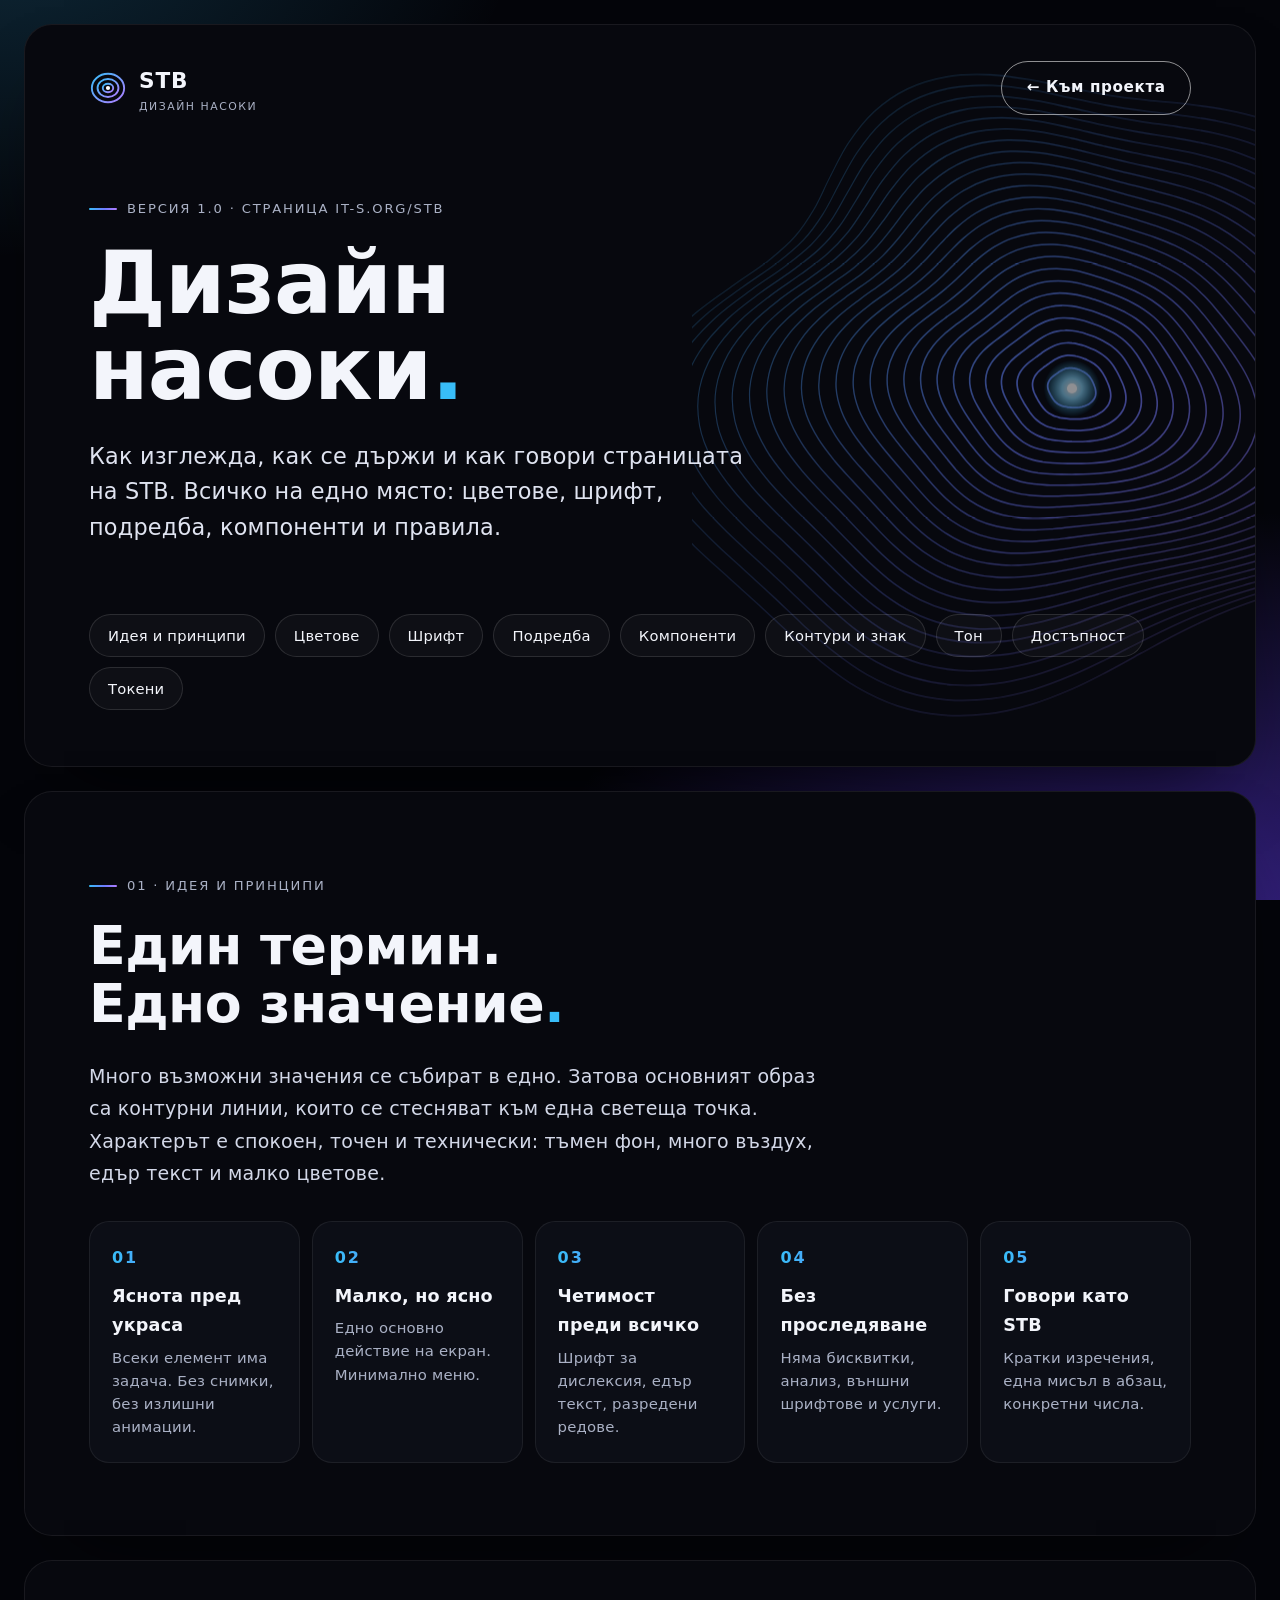
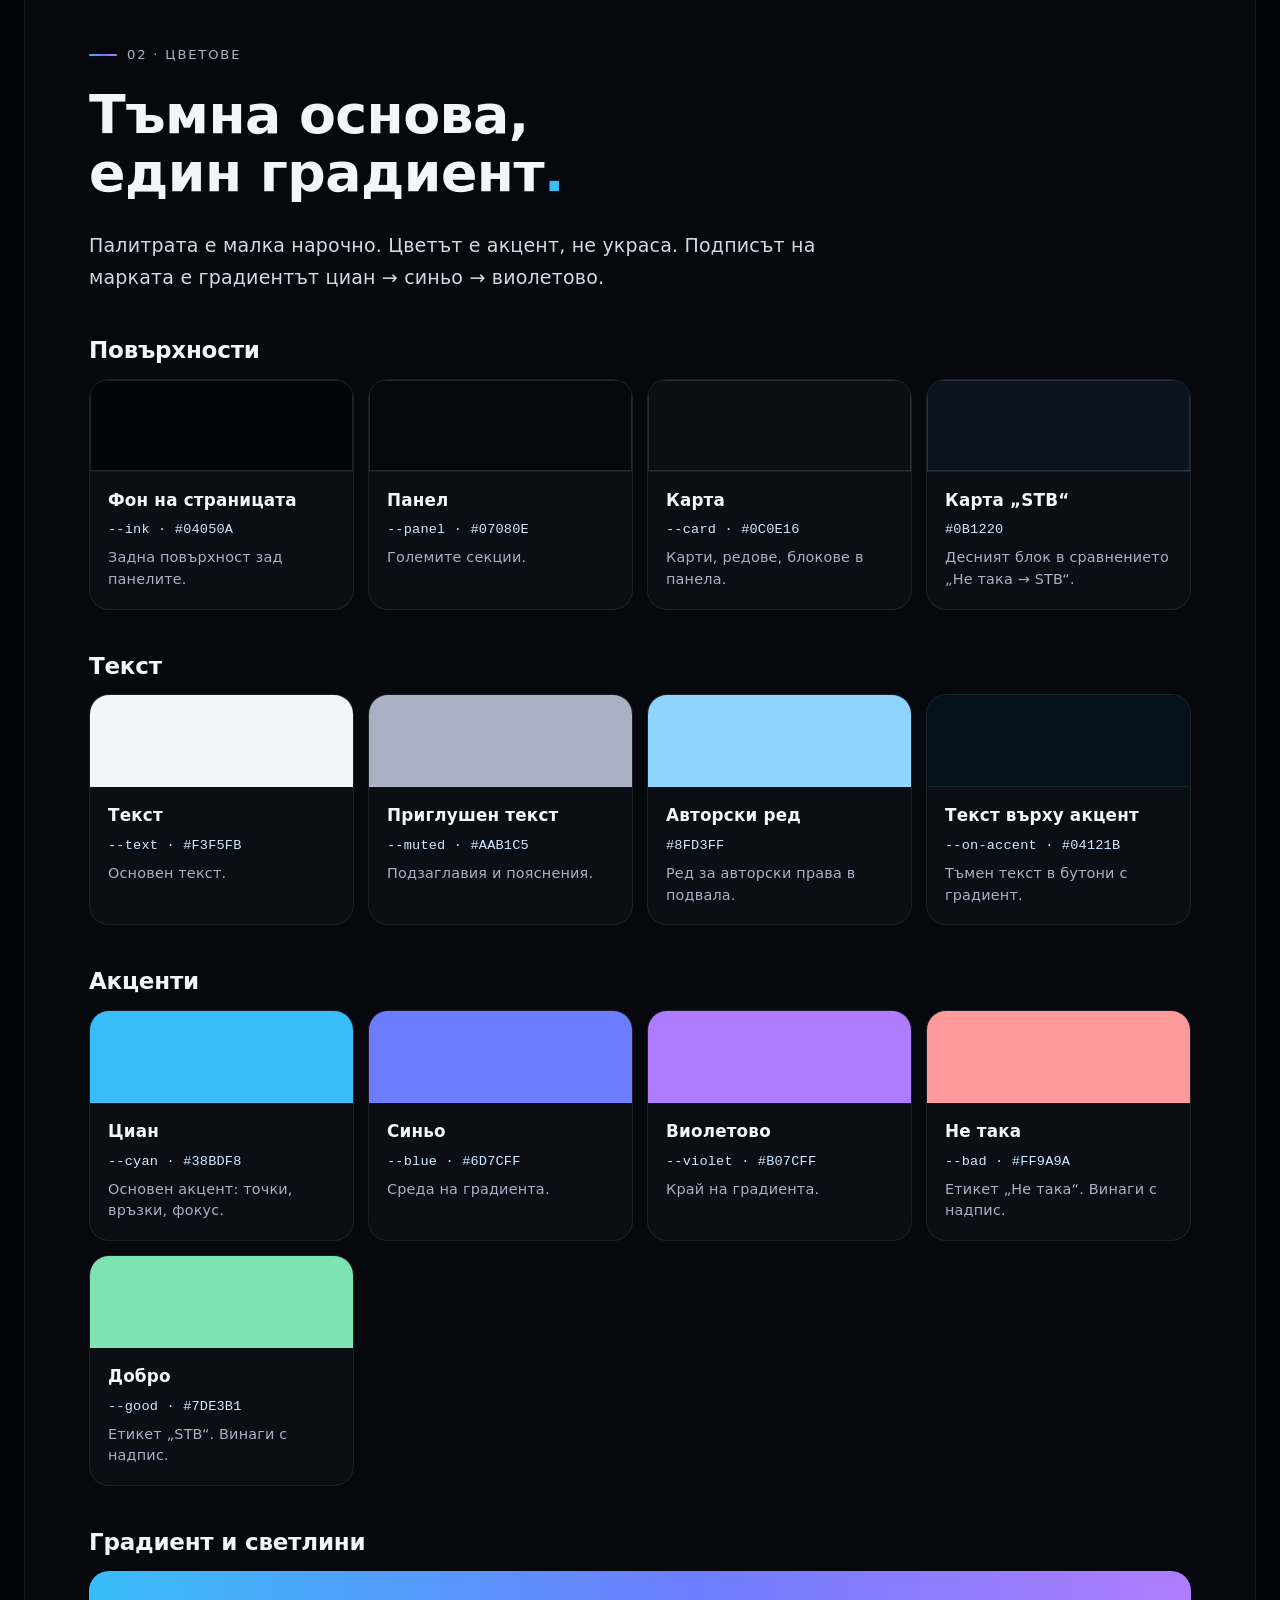
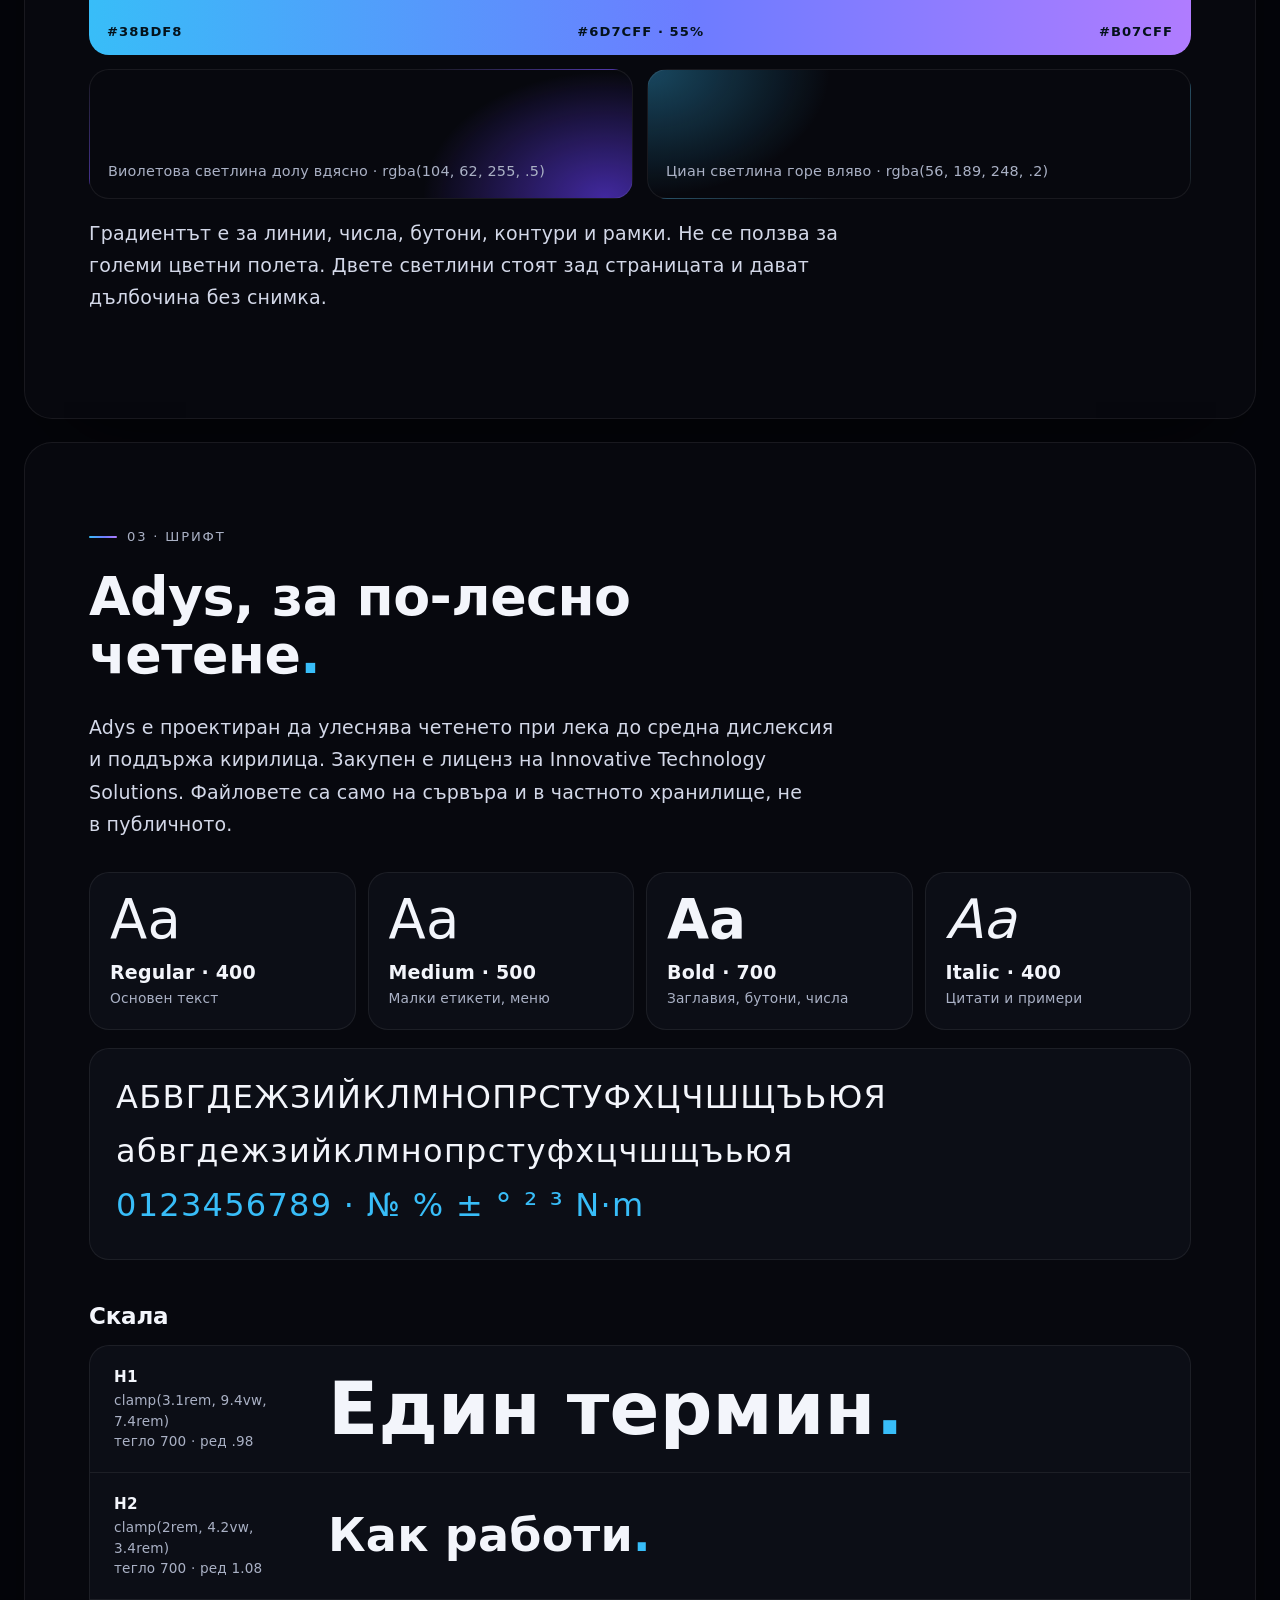
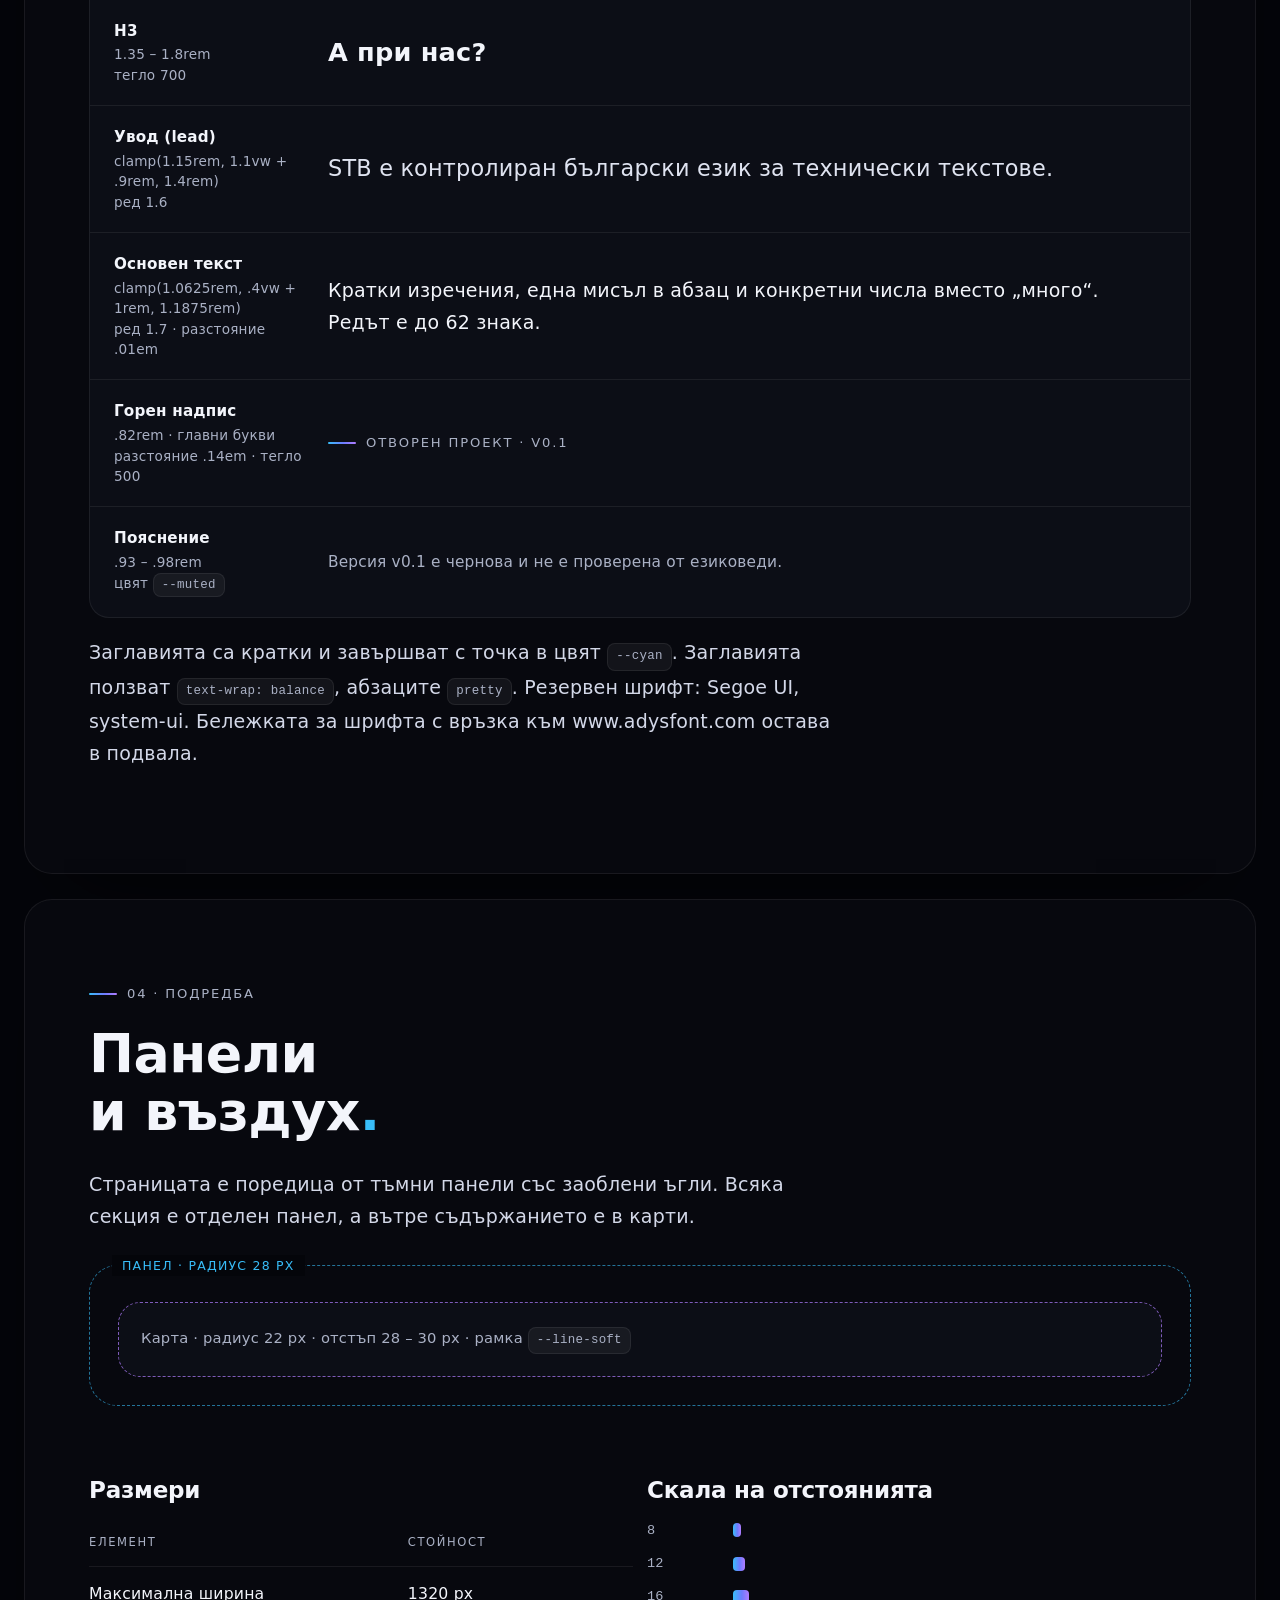
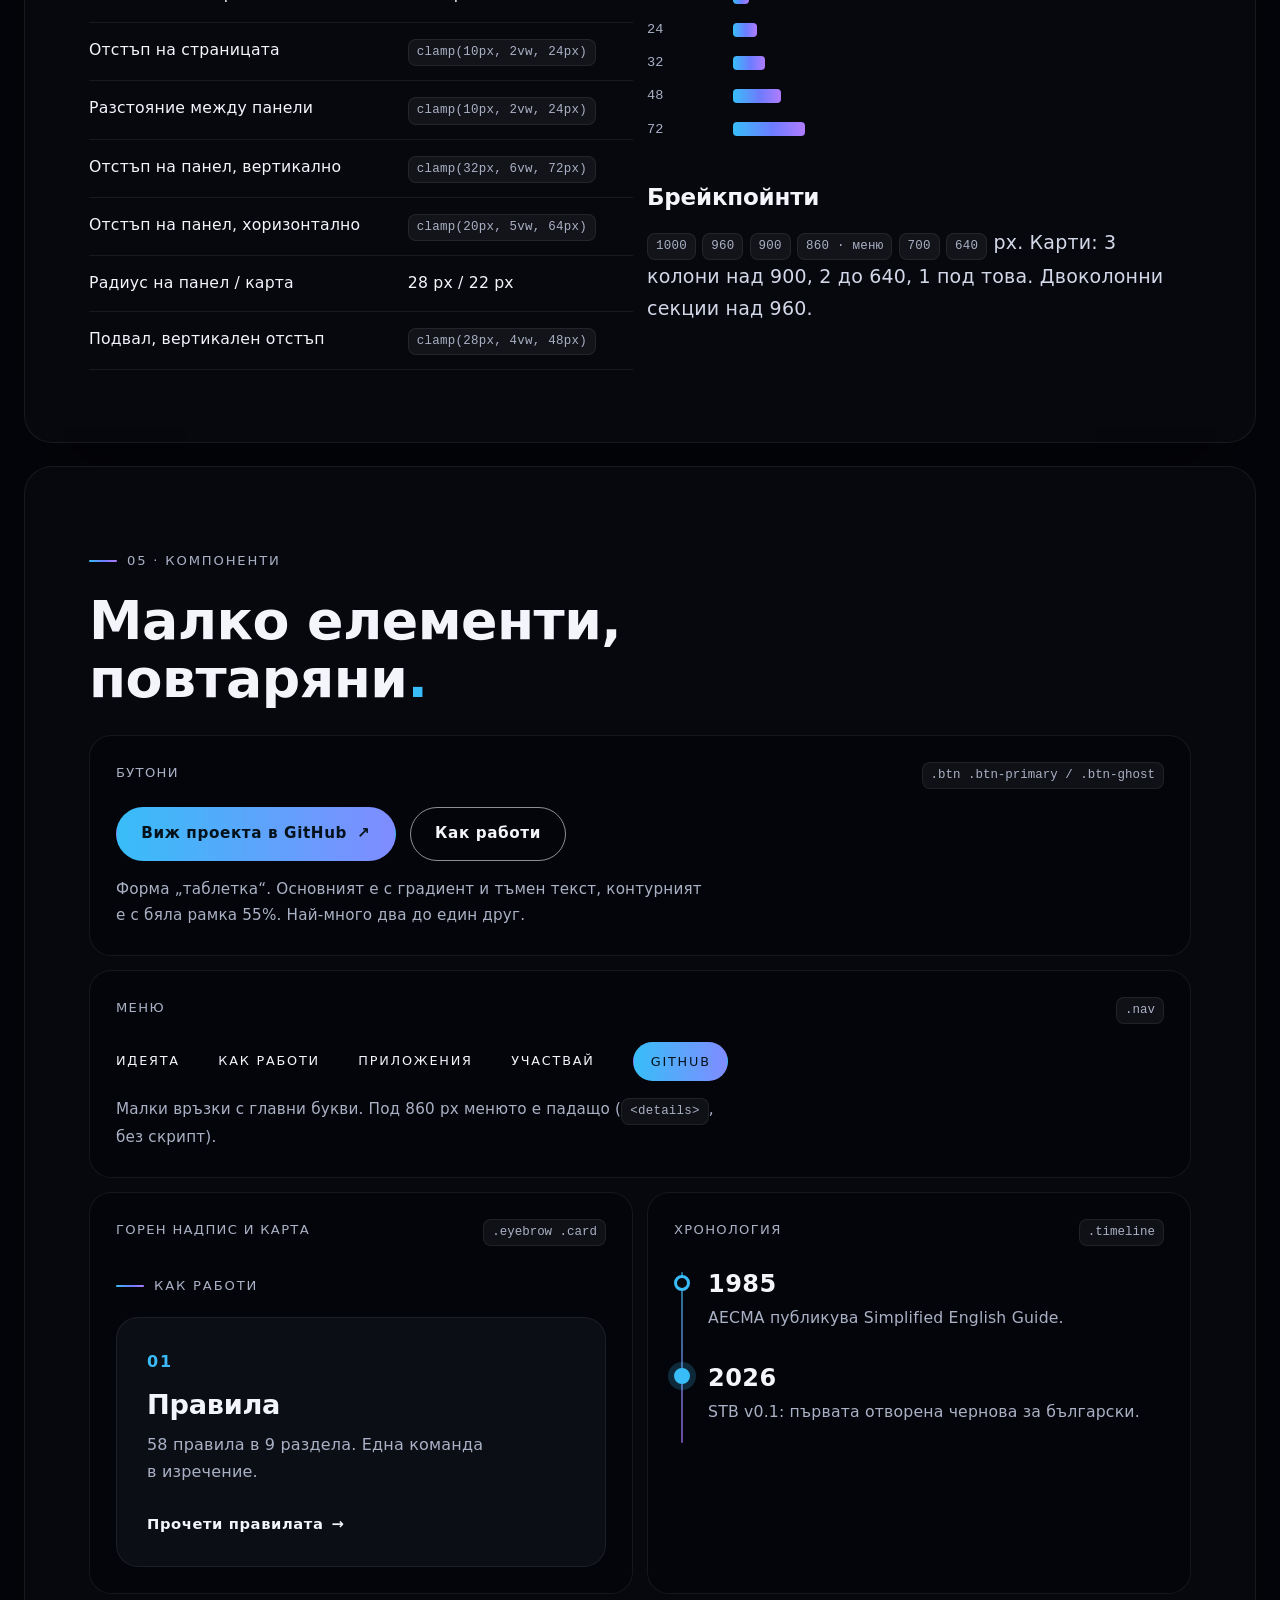
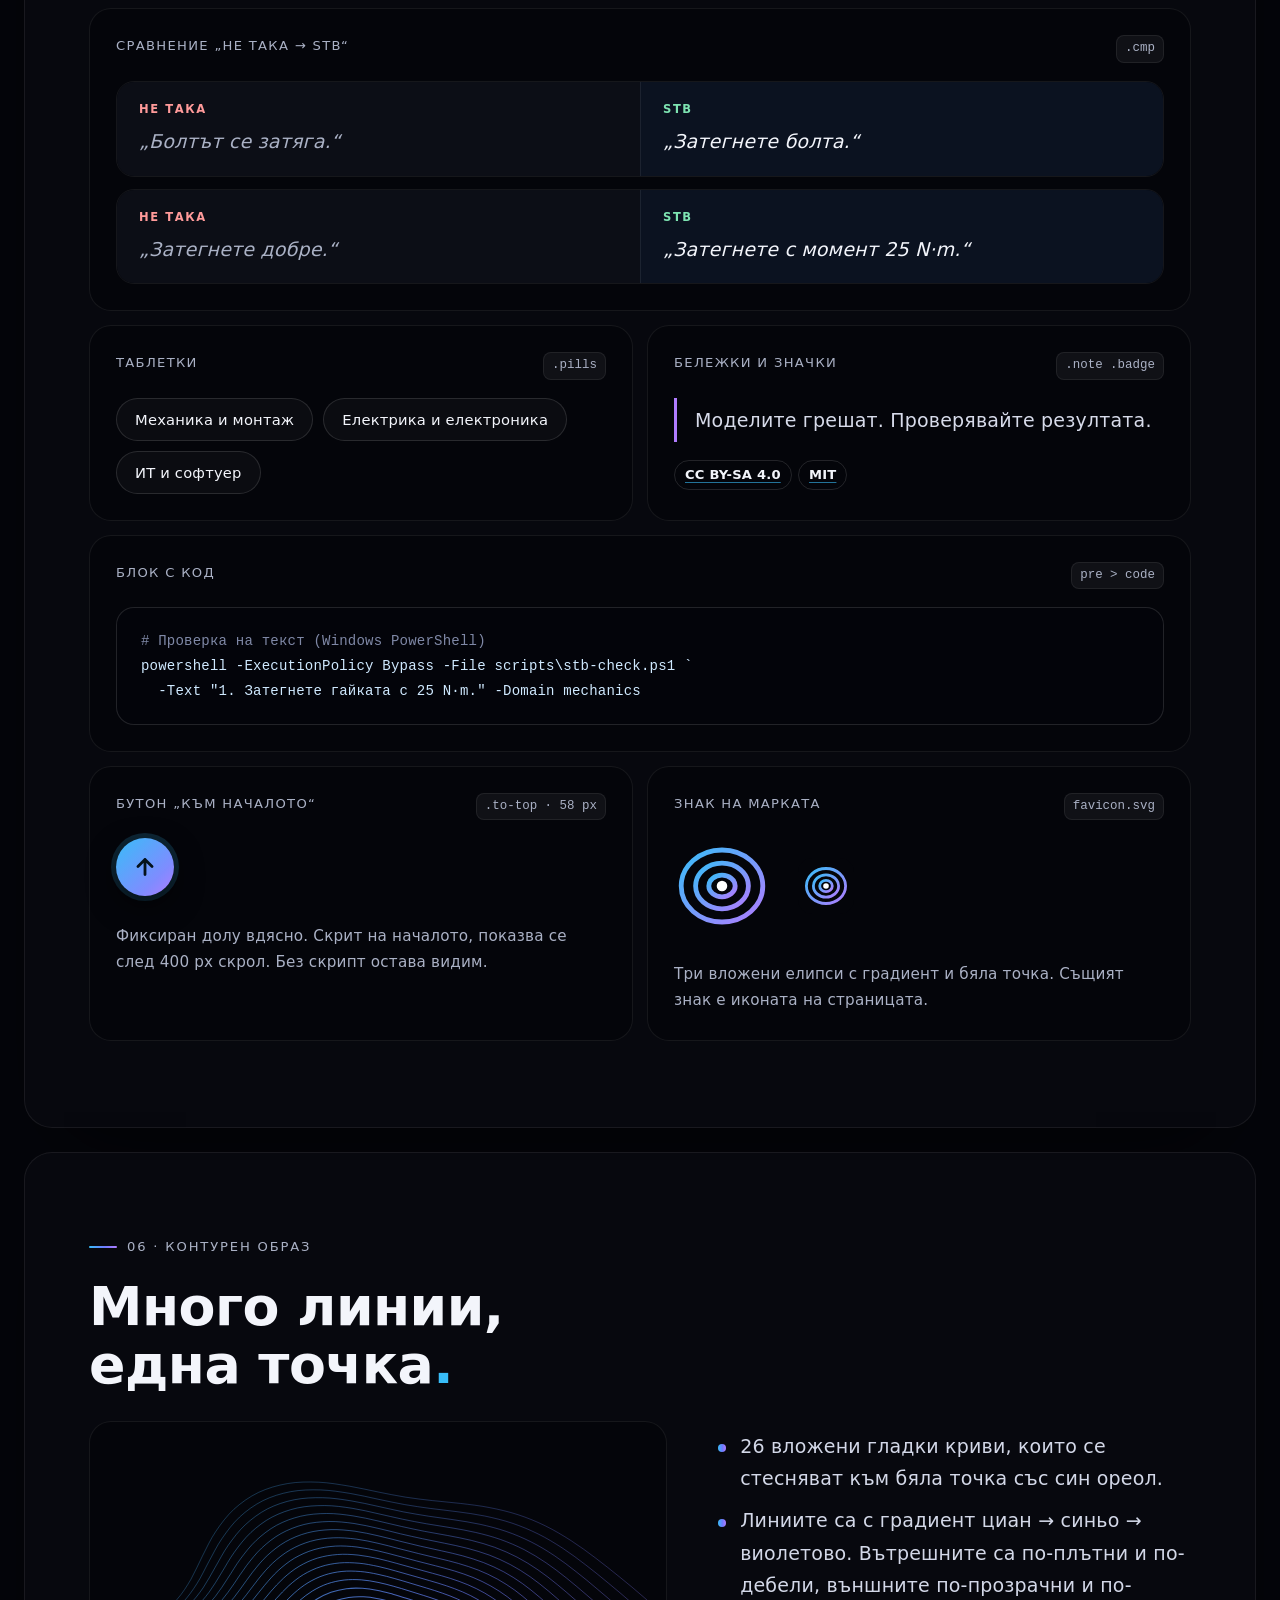
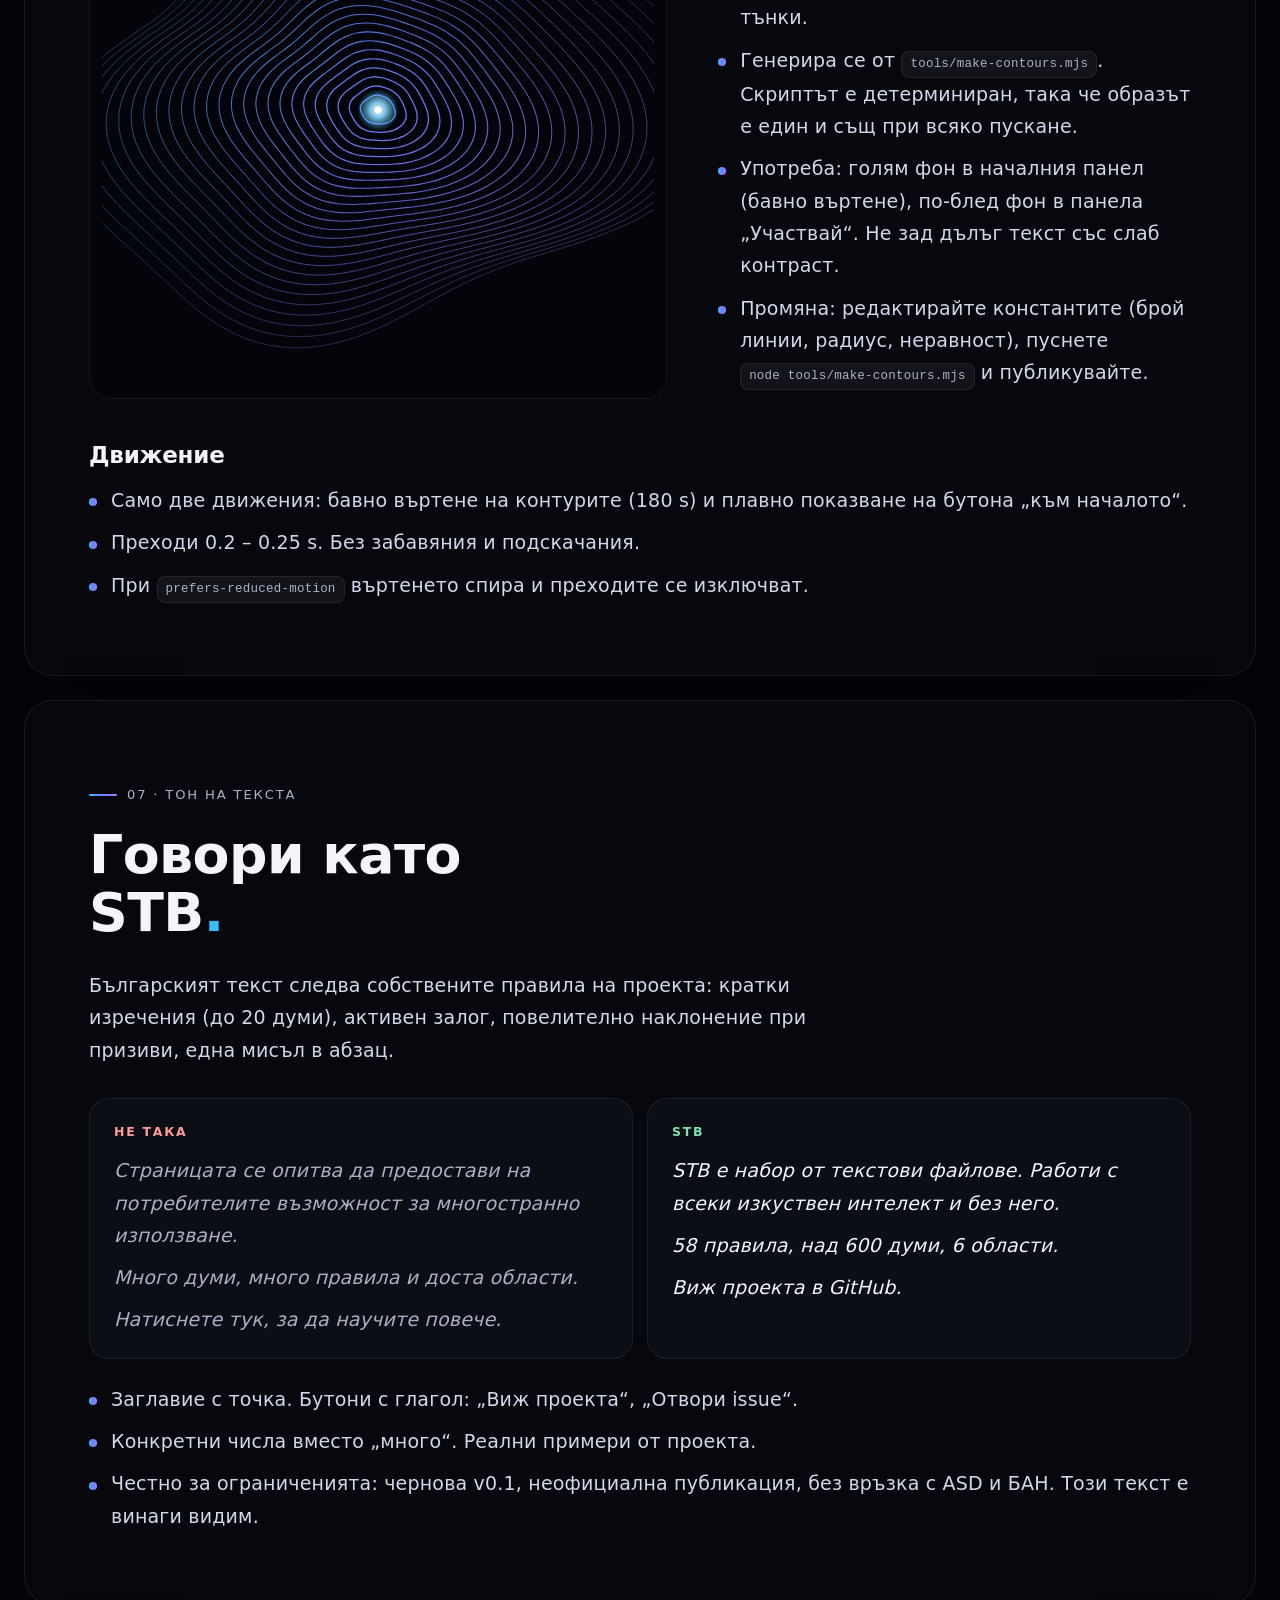
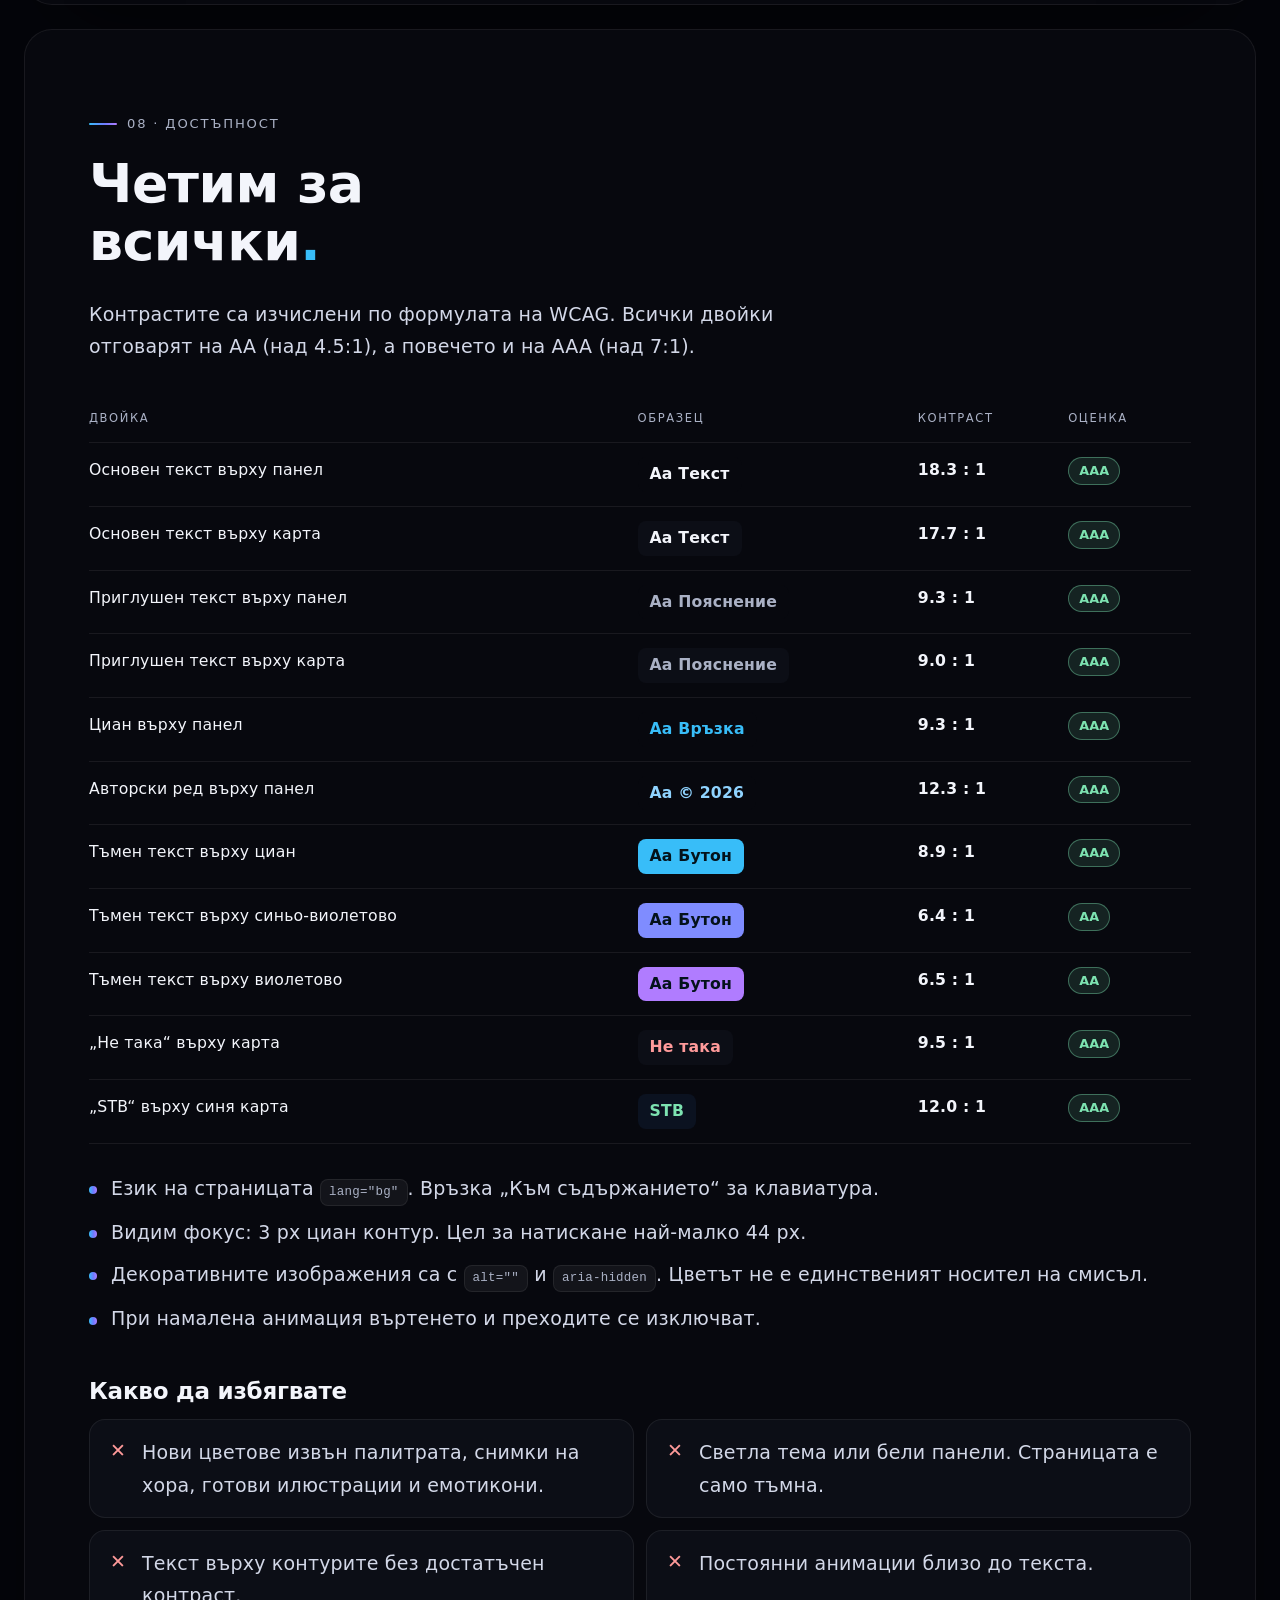
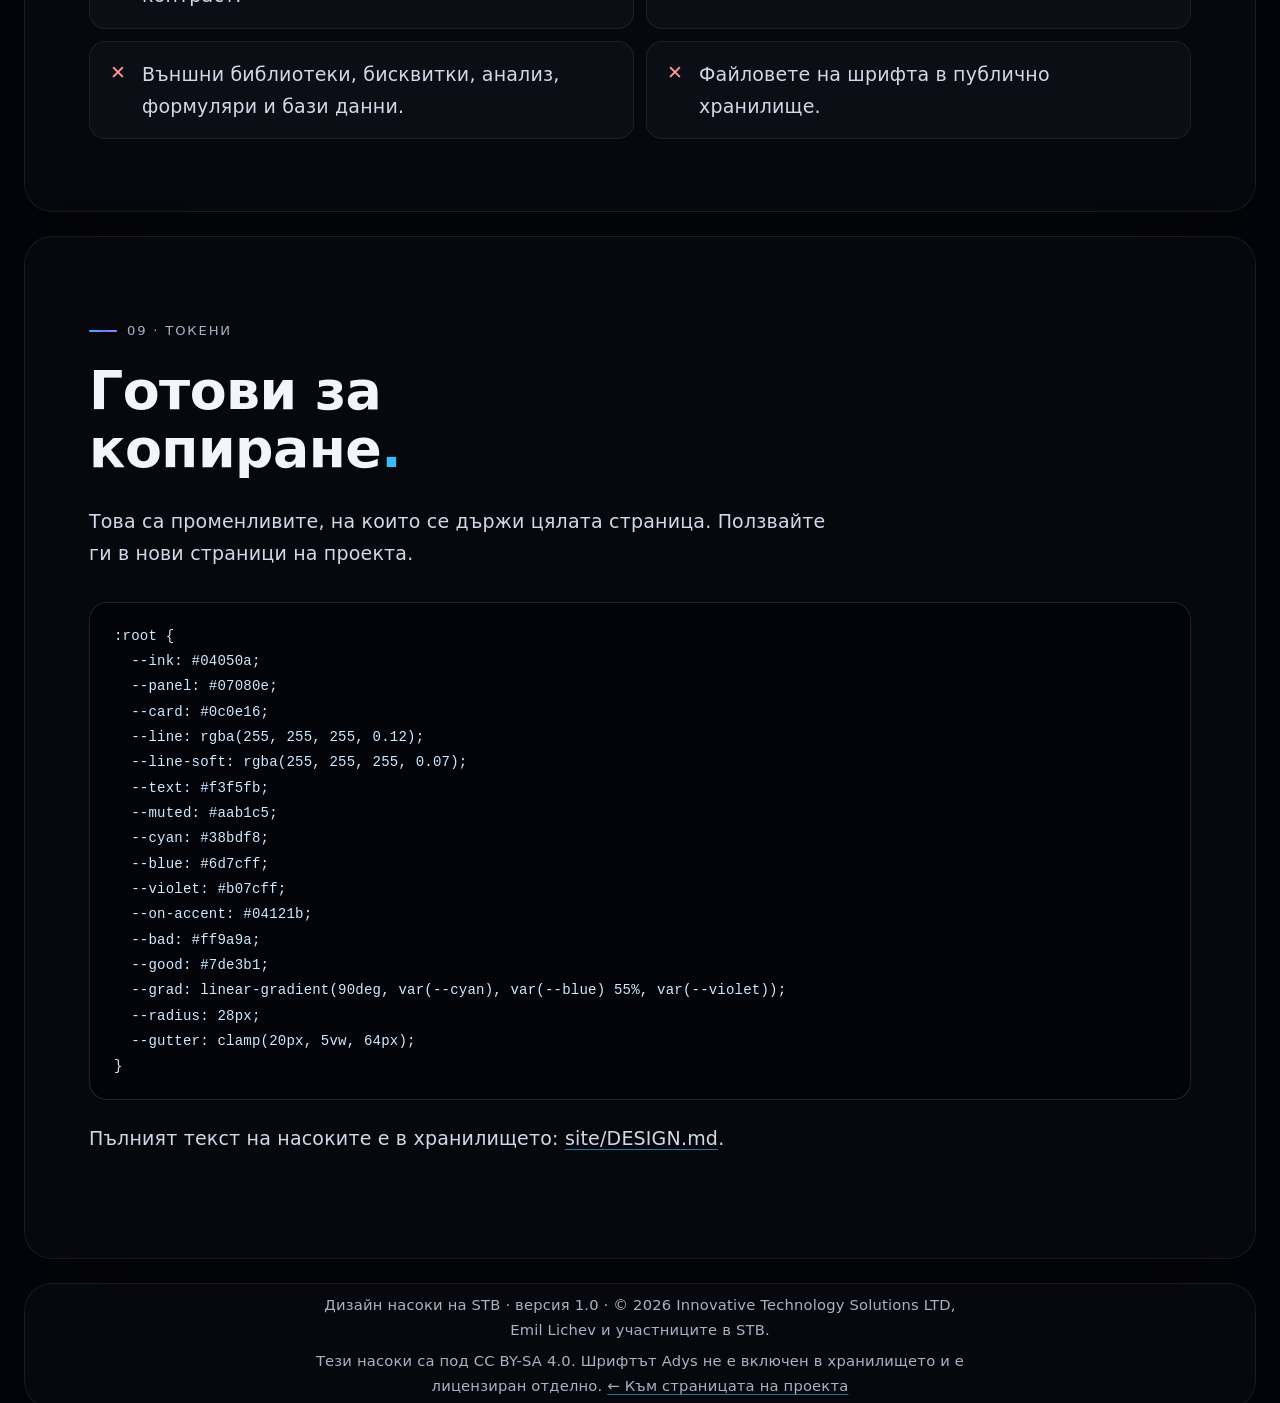
==== site/design/index.html @ d2ebf366 "Add visual design guidelines page (site/design) and cache-busting for all pages Co-Authored-By: Clau" ====
<!doctype html>
<html lang="bg">
<head>
<meta charset="utf-8">
<meta name="viewport" content="width=device-width, initial-scale=1">
<title>Дизайн насоки — STB</title>
<meta name="description" content="Дизайн насоки на страницата на STB: идея, цветове, шрифт, подредба, компоненти, контурен образ, тон и достъпност.">
<meta name="robots" content="noindex">
<link rel="canonical" href="https://it-s.org/stb/design/">
<meta name="theme-color" content="#04050a">
<link rel="icon" href="../assets/img/favicon.svg" type="image/svg+xml">
<link rel="preload" href="../assets/fonts/ADYS-Bold.woff2" as="font" type="font/woff2" crossorigin>
<link rel="preload" href="../assets/fonts/ADYS-Regular.woff2" as="font" type="font/woff2" crossorigin>
<link rel="stylesheet" href="../assets/css/style.css">
<link rel="stylesheet" href="../assets/css/design.css">
</head>
<body id="top">
<a class="skip" href="#content">Към съдържанието</a>

<div class="page">

<!-- ============ ВЪВЕДЕНИЕ ============ -->
<header class="panel hero dg-hero">
  <div class="hero-art" aria-hidden="true"><img src="../assets/img/contours.svg" alt="" width="900" height="900"></div>
  <div class="top">
    <a class="brand" href="../" aria-label="STB — към страницата на проекта">
      <svg viewBox="0 0 40 40" aria-hidden="true"><defs><linearGradient id="bm" x1="0" y1="0" x2="1" y2="1"><stop stop-color="#38BDF8"/><stop offset="1" stop-color="#B07CFF"/></linearGradient></defs><g fill="none" stroke="url(#bm)" stroke-width="2"><ellipse cx="20" cy="20" rx="17" ry="15"/><ellipse cx="20" cy="20" rx="11" ry="9.5"/><ellipse cx="20" cy="20" rx="5.5" ry="4.5"/></g><circle cx="20" cy="20" r="2.2" fill="#fff"/></svg>
      <span>STB<small>Дизайн насоки</small></span>
    </a>
    <a class="btn btn-ghost" href="../">← Към проекта</a>
  </div>
  <div class="dg-body" id="content">
    <p class="eyebrow">Версия 1.0 · страница it-s.org/stb</p>
    <h1>Дизайн<br>насоки<span class="dot">.</span></h1>
    <p class="lead">Как изглежда, как се държи и как говори страницата на STB. Всичко на едно място: цветове, шрифт, подредба, компоненти и правила.</p>
  </div>
  <ul class="index" aria-label="Съдържание">
    <li><a href="#idea">Идея и принципи</a></li>
    <li><a href="#colors">Цветове</a></li>
    <li><a href="#type">Шрифт</a></li>
    <li><a href="#layout">Подредба</a></li>
    <li><a href="#components">Компоненти</a></li>
    <li><a href="#contours">Контури и знак</a></li>
    <li><a href="#voice">Тон</a></li>
    <li><a href="#a11y">Достъпност</a></li>
    <li><a href="#tokens">Токени</a></li>
  </ul>
</header>

<main>
<div class="page" style="padding:0">

<!-- ============ ИДЕЯ ============ -->
<section class="panel" id="idea" aria-labelledby="idea-h">
  <p class="eyebrow">01 · Идея и принципи</p>
  <h2 id="idea-h">Един термин.<br>Едно значение<span class="dot">.</span></h2>
  <p class="sec-intro">Много възможни значения се събират в едно. Затова основният образ са контурни линии, които се стесняват към една светеща точка. Характерът е спокоен, точен и технически: тъмен фон, много въздух, едър текст и малко цветове.</p>
  <ol class="principles">
    <li><b>Яснота пред украса</b><span>Всеки елемент има задача. Без снимки, без излишни анимации.</span></li>
    <li><b>Малко, но ясно</b><span>Едно основно действие на екран. Минимално меню.</span></li>
    <li><b>Четимост преди всичко</b><span>Шрифт за дислексия, едър текст, разредени редове.</span></li>
    <li><b>Без проследяване</b><span>Няма бисквитки, анализ, външни шрифтове и услуги.</span></li>
    <li><b>Говори като STB</b><span>Кратки изречения, една мисъл в абзац, конкретни числа.</span></li>
  </ol>
</section>

<!-- ============ ЦВЕТОВЕ ============ -->
<section class="panel" id="colors" aria-labelledby="colors-h">
  <p class="eyebrow">02 · Цветове</p>
  <h2 id="colors-h">Тъмна основа,<br>един градиент<span class="dot">.</span></h2>
  <p class="sec-intro">Палитрата е малка нарочно. Цветът е акцент, не украса. Подписът на марката е градиентът циан → синьо → виолетово.</p>

  <h3 class="sub-h">Повърхности</h3>
  <div class="sw-grid">
    <div class="sw"><div class="chip on-dark" style="background:#04050A"></div><div class="txt"><b>Фон на страницата</b><code>--ink · #04050A</code><span>Задна повърхност зад панелите.</span></div></div>
    <div class="sw"><div class="chip on-dark" style="background:#07080E"></div><div class="txt"><b>Панел</b><code>--panel · #07080E</code><span>Големите секции.</span></div></div>
    <div class="sw"><div class="chip on-dark" style="background:#0C0E16"></div><div class="txt"><b>Карта</b><code>--card · #0C0E16</code><span>Карти, редове, блокове в панела.</span></div></div>
    <div class="sw"><div class="chip on-dark" style="background:#0B1220"></div><div class="txt"><b>Карта „STB“</b><code>#0B1220</code><span>Десният блок в сравнението „Не така → STB“.</span></div></div>
  </div>

  <h3 class="sub-h">Текст</h3>
  <div class="sw-grid">
    <div class="sw"><div class="chip" style="background:#F3F5FB"></div><div class="txt"><b>Текст</b><code>--text · #F3F5FB</code><span>Основен текст.</span></div></div>
    <div class="sw"><div class="chip" style="background:#AAB1C5"></div><div class="txt"><b>Приглушен текст</b><code>--muted · #AAB1C5</code><span>Подзаглавия и пояснения.</span></div></div>
    <div class="sw"><div class="chip" style="background:#8FD3FF"></div><div class="txt"><b>Авторски ред</b><code>#8FD3FF</code><span>Ред за авторски права в подвала.</span></div></div>
    <div class="sw"><div class="chip" style="background:#04121B"></div><div class="txt"><b>Текст върху акцент</b><code>--on-accent · #04121B</code><span>Тъмен текст в бутони с градиент.</span></div></div>
  </div>

  <h3 class="sub-h">Акценти</h3>
  <div class="sw-grid">
    <div class="sw"><div class="chip" style="background:#38BDF8"></div><div class="txt"><b>Циан</b><code>--cyan · #38BDF8</code><span>Основен акцент: точки, връзки, фокус.</span></div></div>
    <div class="sw"><div class="chip" style="background:#6D7CFF"></div><div class="txt"><b>Синьо</b><code>--blue · #6D7CFF</code><span>Среда на градиента.</span></div></div>
    <div class="sw"><div class="chip" style="background:#B07CFF"></div><div class="txt"><b>Виолетово</b><code>--violet · #B07CFF</code><span>Край на градиента.</span></div></div>
    <div class="sw"><div class="chip" style="background:#FF9A9A"></div><div class="txt"><b>Не така</b><code>--bad · #FF9A9A</code><span>Етикет „Не така“. Винаги с надпис.</span></div></div>
    <div class="sw"><div class="chip" style="background:#7DE3B1"></div><div class="txt"><b>Добро</b><code>--good · #7DE3B1</code><span>Етикет „STB“. Винаги с надпис.</span></div></div>
  </div>

  <h3 class="sub-h">Градиент и светлини</h3>
  <div class="gradbar" role="img" aria-label="Градиент от циан през синьо до виолетово"><span>#38BDF8</span><span>#6D7CFF · 55%</span><span>#B07CFF</span></div>
  <div class="glows">
    <div class="glow v">Виолетова светлина долу вдясно · rgba(104, 62, 255, .5)</div>
    <div class="glow c">Циан светлина горе вляво · rgba(56, 189, 248, .2)</div>
  </div>
  <p class="sec-intro" style="margin-top:18px">Градиентът е за линии, числа, бутони, контури и рамки. Не се ползва за големи цветни полета. Двете светлини стоят зад страницата и дават дълбочина без снимка.</p>
</section>

<!-- ============ ШРИФТ ============ -->
<section class="panel" id="type" aria-labelledby="type-h">
  <p class="eyebrow">03 · Шрифт</p>
  <h2 id="type-h">Adys, за по-лесно<br>четене<span class="dot">.</span></h2>
  <p class="sec-intro">Adys е проектиран да улеснява четенето при лека до средна дислексия и поддържа кирилица. Закупен е лиценз на Innovative Technology Solutions. Файловете са само на сървъра и в частното хранилище, не в публичното.</p>

  <div class="weights">
    <div><span class="big" style="font-weight:400">Аа</span><b>Regular · 400</b><small>Основен текст</small></div>
    <div><span class="big" style="font-weight:500">Аа</span><b>Medium · 500</b><small>Малки етикети, меню</small></div>
    <div><span class="big" style="font-weight:700">Аа</span><b>Bold · 700</b><small>Заглавия, бутони, числа</small></div>
    <div><span class="big" style="font-style:italic">Аа</span><b>Italic · 400</b><small>Цитати и примери</small></div>
  </div>

  <div class="glyphs" aria-label="Азбука и цифри">
    <p>АБВГДЕЖЗИЙКЛМНОПРСТУФХЦЧШЩЪЬЮЯ</p>
    <p>абвгдежзийклмнопрстуфхцчшщъьюя</p>
    <p class="digits">0123456789 · № % ± ° ² ³ N·m</p>
  </div>

  <h3 class="sub-h">Скала</h3>
  <div class="scale">
    <div class="row"><div class="lbl"><b>H1</b>clamp(3.1rem, 9.4vw, 7.4rem)<br>тегло 700 · ред .98</div><p class="smp" style="font-size:clamp(2.6rem,6vw,4.6rem);font-weight:700;line-height:1">Един термин<span class="dot">.</span></p></div>
    <div class="row"><div class="lbl"><b>H2</b>clamp(2rem, 4.2vw, 3.4rem)<br>тегло 700 · ред 1.08</div><p class="smp" style="font-size:clamp(1.8rem,3.6vw,3rem);font-weight:700;line-height:1.08">Как работи<span class="dot">.</span></p></div>
    <div class="row"><div class="lbl"><b>H3</b>1.35 – 1.8rem<br>тегло 700</div><p class="smp" style="font-size:1.6rem;font-weight:700">А при нас?</p></div>
    <div class="row"><div class="lbl"><b>Увод (lead)</b>clamp(1.15rem, 1.1vw + .9rem, 1.4rem)<br>ред 1.6</div><p class="smp lead" style="margin:0">STB е контролиран български език за технически текстове.</p></div>
    <div class="row"><div class="lbl"><b>Основен текст</b>clamp(1.0625rem, .4vw + 1rem, 1.1875rem)<br>ред 1.7 · разстояние .01em</div><p class="smp">Кратки изречения, една мисъл в абзац и конкретни числа вместо „много“. Редът е до 62 знака.</p></div>
    <div class="row"><div class="lbl"><b>Горен надпис</b>.82rem · главни букви<br>разстояние .14em · тегло 500</div><p class="smp eyebrow" style="margin:0">Отворен проект · v0.1</p></div>
    <div class="row"><div class="lbl"><b>Пояснение</b>.93 – .98rem<br>цвят <span class="tag">--muted</span></div><p class="smp" style="color:var(--muted);font-size:.96rem">Версия v0.1 е чернова и не е проверена от езиковеди.</p></div>
  </div>
  <p class="sec-intro" style="margin-top:18px">Заглавията са кратки и завършват с точка в цвят <span class="tag">--cyan</span>. Заглавията ползват <span class="tag">text-wrap: balance</span>, абзаците <span class="tag">pretty</span>. Резервен шрифт: Segoe UI, system-ui. Бележката за шрифта с връзка към www.adysfont.com остава в подвала.</p>
</section>

<!-- ============ ПОДРЕДБА ============ -->
<section class="panel" id="layout" aria-labelledby="layout-h">
  <p class="eyebrow">04 · Подредба</p>
  <h2 id="layout-h">Панели<br>и въздух<span class="dot">.</span></h2>
  <p class="sec-intro">Страницата е поредица от тъмни панели със заоблени ъгли. Всяка секция е отделен панел, а вътре съдържанието е в карти.</p>

  <div class="panel-demo" role="img" aria-label="Схема на панел с вътрешна карта">
    <span class="lab">Панел · радиус 28 px</span>
    <div class="inner-card">Карта · радиус 22 px · отстъп 28 – 30 px · рамка <span class="tag">--line-soft</span></div>
  </div>

  <div class="demo-grid" style="margin-top:28px">
    <div>
      <h3 class="sub-h">Размери</h3>
      <div class="table-wrap">
      <table>
        <thead><tr><th scope="col">Елемент</th><th scope="col">Стойност</th></tr></thead>
        <tbody>
          <tr><td>Максимална ширина</td><td>1320 px</td></tr>
          <tr><td>Отстъп на страницата</td><td><span class="tag">clamp(10px, 2vw, 24px)</span></td></tr>
          <tr><td>Разстояние между панели</td><td><span class="tag">clamp(10px, 2vw, 24px)</span></td></tr>
          <tr><td>Отстъп на панел, вертикално</td><td><span class="tag">clamp(32px, 6vw, 72px)</span></td></tr>
          <tr><td>Отстъп на панел, хоризонтално</td><td><span class="tag">clamp(20px, 5vw, 64px)</span></td></tr>
          <tr><td>Радиус на панел / карта</td><td>28 px / 22 px</td></tr>
          <tr><td>Подвал, вертикален отстъп</td><td><span class="tag">clamp(28px, 4vw, 48px)</span></td></tr>
        </tbody>
      </table>
      </div>
    </div>
    <div>
      <h3 class="sub-h">Скала на отстоянията</h3>
      <div class="spaces" role="img" aria-label="Скала на отстоянията от 8 до 72 пиксела">
        <div><b>8</b><i style="width:8px"></i></div>
        <div><b>12</b><i style="width:12px"></i></div>
        <div><b>16</b><i style="width:16px"></i></div>
        <div><b>24</b><i style="width:24px"></i></div>
        <div><b>32</b><i style="width:32px"></i></div>
        <div><b>48</b><i style="width:48px"></i></div>
        <div><b>72</b><i style="width:72px"></i></div>
      </div>
      <h3 class="sub-h">Брейкпойнти</h3>
      <p class="sec-intro" style="margin-bottom:0"><span class="tag">1000</span> <span class="tag">960</span> <span class="tag">900</span> <span class="tag">860 · меню</span> <span class="tag">700</span> <span class="tag">640</span> px. Карти: 3 колони над 900, 2 до 640, 1 под това. Двоколонни секции над 960.</p>
    </div>
  </div>
</section>

<!-- ============ КОМПОНЕНТИ ============ -->
<section class="panel" id="components" aria-labelledby="comp-h">
  <p class="eyebrow">05 · Компоненти</p>
  <h2 id="comp-h">Малко елементи,<br>повтаряни<span class="dot">.</span></h2>

  <div class="demo">
    <div class="cap"><span>Бутони</span><span class="tag">.btn .btn-primary / .btn-ghost</span></div>
    <div class="cta">
      <a class="btn btn-primary" href="#components">Виж проекта в GitHub <span aria-hidden="true">↗</span></a>
      <a class="btn btn-ghost" href="#components">Как работи</a>
    </div>
    <p class="sec-intro" style="margin:16px 0 0;font-size:.95rem;color:var(--muted)">Форма „таблетка“. Основният е с градиент и тъмен текст, контурният е с бяла рамка 55%. Най-много два до един друг.</p>
  </div>

  <div class="demo">
    <div class="cap"><span>Меню</span><span class="tag">.nav</span></div>
    <nav class="nav" aria-label="Пример за меню" style="display:flex;flex-wrap:wrap">
      <a href="#components">Идеята</a><a href="#components">Как работи</a><a href="#components">Приложения</a><a href="#components">Участвай</a>
      <a class="btn btn-primary" href="#components">GitHub</a>
    </nav>
    <p class="sec-intro" style="margin:16px 0 0;font-size:.95rem;color:var(--muted)">Малки връзки с главни букви. Под 860 px менюто е падащо (<span class="tag">&lt;details&gt;</span>, без скрипт).</p>
  </div>

  <div class="demo-grid">
    <div class="demo">
      <div class="cap"><span>Горен надпис и карта</span><span class="tag">.eyebrow .card</span></div>
      <p class="eyebrow">Как работи</p>
      <article class="card">
        <span class="num grad">01</span>
        <h3>Правила</h3>
        <p>58 правила в 9 раздела. Една команда в изречение.</p>
        <a class="more" href="#components">Прочети правилата <span aria-hidden="true">→</span></a>
      </article>
    </div>
    <div class="demo">
      <div class="cap"><span>Хронология</span><span class="tag">.timeline</span></div>
      <ol class="timeline">
        <li><b>1985</b><p>AECMA публикува Simplified English Guide.</p></li>
        <li><b>2026</b><p>STB v0.1: първата отворена чернова за български.</p></li>
      </ol>
    </div>
  </div>

  <div class="demo">
    <div class="cap"><span>Сравнение „Не така → STB“</span><span class="tag">.cmp</span></div>
    <ul class="cmp">
      <li><div class="no"><small>Не така</small><q>Болтът се затяга.</q></div><div class="yes"><small>STB</small><q>Затегнете болта.</q></div></li>
      <li><div class="no"><small>Не така</small><q>Затегнете добре.</q></div><div class="yes"><small>STB</small><q>Затегнете с момент 25 N·m.</q></div></li>
    </ul>
  </div>

  <div class="demo-grid">
    <div class="demo">
      <div class="cap"><span>Таблетки</span><span class="tag">.pills</span></div>
      <ul class="pills"><li>Механика и монтаж</li><li>Електрика и електроника</li><li>ИТ и софтуер</li></ul>
    </div>
    <div class="demo">
      <div class="cap"><span>Бележки и значки</span><span class="tag">.note .badge</span></div>
      <p class="note" style="margin-bottom:14px">Моделите грешат. Проверявайте резултата.</p>
      <a class="badge" href="#components">CC BY-SA 4.0</a> <a class="badge" href="#components">MIT</a>
    </div>
  </div>

  <div class="demo">
    <div class="cap"><span>Блок с код</span><span class="tag">pre &gt; code</span></div>
<pre><code><span class="c"># Проверка на текст (Windows PowerShell)</span>
powershell -ExecutionPolicy Bypass -File scripts\stb-check.ps1 `
  -Text "1. Затегнете гайката с 25 N·m." -Domain mechanics</code></pre>
  </div>

  <div class="demo-grid">
    <div class="demo">
      <div class="cap"><span>Бутон „към началото“</span><span class="tag">.to-top · 58 px</span></div>
      <div class="brand-row">
        <span class="to-top-demo" role="img" aria-label="Бутон към началото"><svg viewBox="0 0 24 24" aria-hidden="true"><path d="M12 19V5M5.5 11.5L12 5l6.5 6.5"/></svg></span>
        <p style="margin:0;color:var(--muted);font-size:.95rem">Фиксиран долу вдясно. Скрит на началото, показва се след 400 px скрол. Без скрипт остава видим.</p>
      </div>
    </div>
    <div class="demo">
      <div class="cap"><span>Знак на марката</span><span class="tag">favicon.svg</span></div>
      <div class="brand-row">
        <svg class="mark" viewBox="0 0 40 40" aria-label="Знак: три вложени елипси и точка"><defs><linearGradient id="bm2" x1="0" y1="0" x2="1" y2="1"><stop stop-color="#38BDF8"/><stop offset="1" stop-color="#B07CFF"/></linearGradient></defs><g fill="none" stroke="url(#bm2)" stroke-width="2"><ellipse cx="20" cy="20" rx="17" ry="15"/><ellipse cx="20" cy="20" rx="11" ry="9.5"/><ellipse cx="20" cy="20" rx="5.5" ry="4.5"/></g><circle cx="20" cy="20" r="2.2" fill="#fff"/></svg>
        <img class="fav" src="../assets/img/favicon.svg" alt="Икона на страницата" width="56" height="56">
        <p style="margin:0;color:var(--muted);font-size:.95rem">Три вложени елипси с градиент и бяла точка. Същият знак е иконата на страницата.</p>
      </div>
    </div>
  </div>
</section>

<!-- ============ КОНТУРИ ============ -->
<section class="panel" id="contours" aria-labelledby="cont-h">
  <p class="eyebrow">06 · Контурен образ</p>
  <h2 id="cont-h">Много линии,<br>една точка<span class="dot">.</span></h2>
  <div class="contour-wrap">
    <div class="contour-view"><img src="../assets/img/contours.svg" alt="Контурни линии, които се събират в една светеща точка" width="900" height="900" loading="lazy"></div>
    <ul class="facts-list">
      <li>26 вложени гладки криви, които се стесняват към бяла точка със син ореол.</li>
      <li>Линиите са с градиент циан → синьо → виолетово. Вътрешните са по-плътни и по-дебели, външните по-прозрачни и по-тънки.</li>
      <li>Генерира се от <span class="tag">tools/make-contours.mjs</span>. Скриптът е детерминиран, така че образът е един и същ при всяко пускане.</li>
      <li>Употреба: голям фон в началния панел (бавно въртене), по-блед фон в панела „Участвай“. Не зад дълъг текст със слаб контраст.</li>
      <li>Промяна: редактирайте константите (брой линии, радиус, неравност), пуснете <span class="tag">node tools/make-contours.mjs</span> и публикувайте.</li>
    </ul>
  </div>
  <h3 class="sub-h" style="margin-top:44px">Движение</h3>
  <ul class="facts-list">
    <li>Само две движения: бавно въртене на контурите (180 s) и плавно показване на бутона „към началото“.</li>
    <li>Преходи 0.2 – 0.25 s. Без забавяния и подскачания.</li>
    <li>При <span class="tag">prefers-reduced-motion</span> въртенето спира и преходите се изключват.</li>
  </ul>
</section>

<!-- ============ ТОН ============ -->
<section class="panel" id="voice" aria-labelledby="voice-h">
  <p class="eyebrow">07 · Тон на текста</p>
  <h2 id="voice-h">Говори като<br>STB<span class="dot">.</span></h2>
  <p class="sec-intro">Българският текст следва собствените правила на проекта: кратки изречения (до 20 думи), активен залог, повелително наклонение при призиви, една мисъл в абзац.</p>
  <div class="voice">
    <div class="box no"><h4>Не така</h4><ul>
      <li>Страницата се опитва да предостави на потребителите възможност за многостранно използване.</li>
      <li>Много думи, много правила и доста области.</li>
      <li>Натиснете тук, за да научите повече.</li>
    </ul></div>
    <div class="box yes"><h4>STB</h4><ul>
      <li>STB е набор от текстови файлове. Работи с всеки изкуствен интелект и без него.</li>
      <li>58 правила, над 600 думи, 6 области.</li>
      <li>Виж проекта в GitHub.</li>
    </ul></div>
  </div>
  <ul class="facts-list" style="margin-top:24px">
    <li>Заглавие с точка. Бутони с глагол: „Виж проекта“, „Отвори issue“.</li>
    <li>Конкретни числа вместо „много“. Реални примери от проекта.</li>
    <li>Честно за ограниченията: чернова v0.1, неофициална публикация, без връзка с ASD и БАН. Този текст е винаги видим.</li>
  </ul>
</section>

<!-- ============ ДОСТЪПНОСТ ============ -->
<section class="panel" id="a11y" aria-labelledby="a11y-h">
  <p class="eyebrow">08 · Достъпност</p>
  <h2 id="a11y-h">Четим за<br>всички<span class="dot">.</span></h2>
  <p class="sec-intro">Контрастите са изчислени по формулата на WCAG. Всички двойки отговарят на AA (над 4.5:1), а повечето и на AAA (над 7:1).</p>
  <div class="table-wrap">
  <table>
    <thead><tr><th scope="col">Двойка</th><th scope="col">Образец</th><th scope="col">Контраст</th><th scope="col">Оценка</th></tr></thead>
    <tbody>
      <tr><td>Основен текст върху панел</td><td><span class="sample" style="background:#07080E;color:#F3F5FB">Aa Текст</span></td><td class="ratio">18.3 : 1</td><td><span class="pass">AAA</span></td></tr>
      <tr><td>Основен текст върху карта</td><td><span class="sample" style="background:#0C0E16;color:#F3F5FB">Aa Текст</span></td><td class="ratio">17.7 : 1</td><td><span class="pass">AAA</span></td></tr>
      <tr><td>Приглушен текст върху панел</td><td><span class="sample" style="background:#07080E;color:#AAB1C5">Aa Пояснение</span></td><td class="ratio">9.3 : 1</td><td><span class="pass">AAA</span></td></tr>
      <tr><td>Приглушен текст върху карта</td><td><span class="sample" style="background:#0C0E16;color:#AAB1C5">Aa Пояснение</span></td><td class="ratio">9.0 : 1</td><td><span class="pass">AAA</span></td></tr>
      <tr><td>Циан върху панел</td><td><span class="sample" style="background:#07080E;color:#38BDF8">Aa Връзка</span></td><td class="ratio">9.3 : 1</td><td><span class="pass">AAA</span></td></tr>
      <tr><td>Авторски ред върху панел</td><td><span class="sample" style="background:#07080E;color:#8FD3FF">Aa © 2026</span></td><td class="ratio">12.3 : 1</td><td><span class="pass">AAA</span></td></tr>
      <tr><td>Тъмен текст върху циан</td><td><span class="sample" style="background:#38BDF8;color:#04121B">Aa Бутон</span></td><td class="ratio">8.9 : 1</td><td><span class="pass">AAA</span></td></tr>
      <tr><td>Тъмен текст върху синьо-виолетово</td><td><span class="sample" style="background:#7F8CFF;color:#04121B">Aa Бутон</span></td><td class="ratio">6.4 : 1</td><td><span class="pass">AA</span></td></tr>
      <tr><td>Тъмен текст върху виолетово</td><td><span class="sample" style="background:#B07CFF;color:#04121B">Aa Бутон</span></td><td class="ratio">6.5 : 1</td><td><span class="pass">AA</span></td></tr>
      <tr><td>„Не така“ върху карта</td><td><span class="sample" style="background:#0C0E16;color:#FF9A9A">Не така</span></td><td class="ratio">9.5 : 1</td><td><span class="pass">AAA</span></td></tr>
      <tr><td>„STB“ върху синя карта</td><td><span class="sample" style="background:#0B1220;color:#7DE3B1">STB</span></td><td class="ratio">12.0 : 1</td><td><span class="pass">AAA</span></td></tr>
    </tbody>
  </table>
  </div>
  <ul class="facts-list" style="margin-top:28px">
    <li>Език на страницата <span class="tag">lang="bg"</span>. Връзка „Към съдържанието“ за клавиатура.</li>
    <li>Видим фокус: 3 px циан контур. Цел за натискане най-малко 44 px.</li>
    <li>Декоративните изображения са с <span class="tag">alt=""</span> и <span class="tag">aria-hidden</span>. Цветът не е единственият носител на смисъл.</li>
    <li>При намалена анимация въртенето и преходите се изключват.</li>
  </ul>

  <h3 class="sub-h" style="margin-top:44px">Какво да избягвате</h3>
  <ul class="donts">
    <li>Нови цветове извън палитрата, снимки на хора, готови илюстрации и емотикони.</li>
    <li>Светла тема или бели панели. Страницата е само тъмна.</li>
    <li>Текст върху контурите без достатъчен контраст.</li>
    <li>Постоянни анимации близо до текста.</li>
    <li>Външни библиотеки, бисквитки, анализ, формуляри и бази данни.</li>
    <li>Файловете на шрифта в публично хранилище.</li>
  </ul>
</section>

<!-- ============ ТОКЕНИ ============ -->
<section class="panel" id="tokens" aria-labelledby="tok-h">
  <p class="eyebrow">09 · Токени</p>
  <h2 id="tok-h">Готови за<br>копиране<span class="dot">.</span></h2>
  <p class="sec-intro">Това са променливите, на които се държи цялата страница. Ползвайте ги в нови страници на проекта.</p>
<pre><code>:root {
  --ink: #04050a;
  --panel: #07080e;
  --card: #0c0e16;
  --line: rgba(255, 255, 255, 0.12);
  --line-soft: rgba(255, 255, 255, 0.07);
  --text: #f3f5fb;
  --muted: #aab1c5;
  --cyan: #38bdf8;
  --blue: #6d7cff;
  --violet: #b07cff;
  --on-accent: #04121b;
  --bad: #ff9a9a;
  --good: #7de3b1;
  --grad: linear-gradient(90deg, var(--cyan), var(--blue) 55%, var(--violet));
  --radius: 28px;
  --gutter: clamp(20px, 5vw, 64px);
}</code></pre>
  <p class="sec-intro" style="margin-top:22px">Пълният текст на насоките е в хранилището: <a href="https://github.com/itsorg-hub/stb-simplified-technical-bulgarian/blob/main/site/DESIGN.md" rel="noopener">site/DESIGN.md</a>.</p>
</section>

</div>
</main>

<footer class="panel dg-foot">
  <p>Дизайн насоки на STB · версия 1.0 · © 2026 Innovative Technology Solutions LTD, Emil Lichev и участниците в STB.</p>
  <p>Тези насоки са под CC BY-SA 4.0. Шрифтът Adys не е включен в хранилището и е лицензиран отделно. <a href="../">← Към страницата на проекта</a></p>
</footer>

</div>
</body>
</html>
---- site/assets/css/style.css ----
/* STB — страница на проекта. Без външни зависимости. Шрифт: Adys (локално). */

@font-face { font-family: "Adys"; src: url("../fonts/ADYS-Regular.woff2") format("woff2"), url("../fonts/ADYS-Regular.woff") format("woff"); font-weight: 400; font-style: normal; font-display: swap; }
@font-face { font-family: "Adys"; src: url("../fonts/ADYS-Medium.woff2") format("woff2"), url("../fonts/ADYS-Medium.woff") format("woff"); font-weight: 500; font-style: normal; font-display: swap; }
@font-face { font-family: "Adys"; src: url("../fonts/ADYS-Bold.woff2") format("woff2"), url("../fonts/ADYS-Bold.woff") format("woff"); font-weight: 700; font-style: normal; font-display: swap; }
@font-face { font-family: "Adys"; src: url("../fonts/ADYS-Italic.woff2") format("woff2"), url("../fonts/ADYS-Italic.woff") format("woff"); font-weight: 400; font-style: italic; font-display: swap; }

:root {
  --ink: #04050a;
  --panel: #07080e;
  --card: #0c0e16;
  --line: rgba(255, 255, 255, 0.12);
  --line-soft: rgba(255, 255, 255, 0.07);
  --text: #f3f5fb;
  --muted: #aab1c5;
  --cyan: #38bdf8;
  --blue: #6d7cff;
  --violet: #b07cff;
  --on-accent: #04121b;
  --bad: #ff9a9a;
  --good: #7de3b1;
  --grad: linear-gradient(90deg, var(--cyan), var(--blue) 55%, var(--violet));
  --radius: 28px;
  --gutter: clamp(20px, 5vw, 64px);
  color-scheme: dark;
}

*, *::before, *::after { box-sizing: border-box; }
html { overflow-x: clip; scroll-behavior: smooth; -webkit-text-size-adjust: 100%; }
@media (prefers-reduced-motion: reduce) { html { scroll-behavior: auto; } }

body {
  margin: 0;
  background: var(--ink);
  color: var(--text);
  font-family: "Adys", "Segoe UI", system-ui, sans-serif;
  font-size: clamp(1.0625rem, 0.4vw + 1rem, 1.1875rem);
  line-height: 1.7;
  letter-spacing: 0.01em;
  -webkit-font-smoothing: antialiased;
}
body::before {
  content: ""; position: fixed; inset: 0; z-index: -1; pointer-events: none;
  background:
    radial-gradient(1100px 700px at 95% 105%, rgba(104, 62, 255, 0.5), transparent 62%),
    radial-gradient(900px 600px at 0% -10%, rgba(56, 189, 248, 0.2), transparent 58%),
    var(--ink);
}

img, svg { max-width: 100%; display: block; }
a { color: inherit; text-decoration-color: rgba(56, 189, 248, 0.6); text-underline-offset: 0.22em; }
a:hover { text-decoration-color: var(--cyan); }
:focus-visible { outline: 3px solid var(--cyan); outline-offset: 3px; border-radius: 6px; }
::selection { background: rgba(109, 124, 255, 0.55); }

h1, h2, h3 { font-weight: 700; line-height: 1.08; letter-spacing: -0.01em; margin: 0; text-wrap: balance; }
p { margin: 0 0 1em; text-wrap: pretty; max-width: 62ch; }
ul, ol { margin: 0; padding: 0; }
code, pre { font-family: "Cascadia Mono", Consolas, "Courier New", monospace; font-size: 0.86em; }

.skip { position: absolute; left: 12px; top: -60px; z-index: 50; background: var(--cyan); color: var(--on-accent); padding: 10px 16px; border-radius: 999px; font-weight: 700; }
.skip:focus { top: 12px; }

/* Оформление на страницата: панели като в референцията, но с наш контур и цвят */
.page { max-width: 1320px; margin: 0 auto; padding: clamp(10px, 2vw, 24px) clamp(10px, 2vw, 24px) clamp(10px, 1.5vw, 16px); display: grid; gap: clamp(10px, 2vw, 24px); }
.panel {
  position: relative; overflow: hidden; background: var(--panel);
  border: 1px solid var(--line-soft); border-radius: var(--radius);
  padding: clamp(32px, 6vw, 72px) var(--gutter);
  contain: paint;
  box-shadow: 0 40px 80px -40px rgba(0, 0, 0, 0.8);
}
.eyebrow { display: inline-flex; align-items: center; gap: 10px; font-size: 0.82rem; font-weight: 500; letter-spacing: 0.14em; text-transform: uppercase; color: var(--muted); margin: 0 0 20px; }
.eyebrow::before { content: ""; width: 28px; height: 2px; background: var(--grad); border-radius: 2px; }
h2 { font-size: clamp(2rem, 4.2vw, 3.4rem); margin-bottom: 0.5em; }
.lead { font-size: clamp(1.15rem, 1.1vw + 0.9rem, 1.4rem); color: #dfe3f0; line-height: 1.6; }
.dot { color: var(--cyan); }
.grad { background: var(--grad); -webkit-background-clip: text; background-clip: text; color: transparent; }

/* Бутони */
.btn { display: inline-flex; align-items: center; gap: 10px; padding: 0.85em 1.6em; border-radius: 999px; font: inherit; font-weight: 700; font-size: 0.95rem; letter-spacing: 0.04em; text-decoration: none; border: 1.5px solid transparent; cursor: pointer; transition: filter 0.2s, background 0.2s, border-color 0.2s; }
.btn-primary { background: linear-gradient(90deg, var(--cyan), #7f8cff); color: var(--on-accent); }
.btn-primary:hover { filter: brightness(1.12); }
.btn-ghost { border-color: rgba(255, 255, 255, 0.55); color: var(--text); }
.btn-ghost:hover { background: rgba(255, 255, 255, 0.08); border-color: #fff; }
.btn svg { width: 1.1em; height: 1.1em; }

/* Хедър */
.top { display: flex; align-items: center; justify-content: space-between; gap: 20px; position: relative; z-index: 5; }
.brand { display: inline-flex; align-items: center; gap: 12px; text-decoration: none; font-weight: 700; font-size: 1.35rem; letter-spacing: 0.04em; }
.brand svg { width: 38px; height: 38px; }
.brand small { display: block; font-weight: 400; font-size: 0.68rem; letter-spacing: 0.14em; text-transform: uppercase; color: var(--muted); line-height: 1.2; }
.nav { display: flex; align-items: center; gap: clamp(18px, 3vw, 40px); }
.nav a { text-decoration: none; font-size: 0.8rem; font-weight: 500; letter-spacing: 0.14em; text-transform: uppercase; padding: 6px 0; border-bottom: 2px solid transparent; }
.nav a:hover { border-bottom-color: var(--cyan); }
.nav .btn { padding: 0.6em 1.3em; border-bottom: 1.5px solid transparent; font-size: 0.8rem; }
.nav .btn:hover { border-bottom-color: transparent; }
.menu { display: none; position: relative; }
.menu summary { list-style: none; cursor: pointer; width: 44px; height: 44px; display: grid; place-items: center; border: 1.5px solid rgba(255,255,255,.4); border-radius: 50%; }
.menu summary::-webkit-details-marker { display: none; }
.menu summary span, .menu summary span::before, .menu summary span::after { display: block; width: 18px; height: 2px; background: var(--text); border-radius: 2px; content: ""; position: relative; }
.menu summary span::before { position: absolute; top: -6px; } .menu summary span::after { position: absolute; top: 6px; }
.menu-list { position: absolute; right: 0; top: 54px; min-width: 230px; background: #0e1018; border: 1px solid var(--line); border-radius: 18px; padding: 10px; display: grid; z-index: 20; box-shadow: 0 20px 50px rgba(0,0,0,.6); }
.menu-list a { padding: 12px 14px; text-decoration: none; border-radius: 10px; font-size: 0.95rem; }
.menu-list a:hover { background: rgba(255,255,255,.07); }
@media (max-width: 860px) { .nav { display: none; } .menu { display: block; } }

/* Hero */
.hero { min-height: min(92vh, 860px); display: flex; flex-direction: column; padding-top: clamp(24px, 3vw, 36px); }
.hero-art { position: absolute; right: -14%; top: 50%; width: min(82vw, 940px); aspect-ratio: 1; transform: translateY(-46%); pointer-events: none; opacity: 0.95; }
.hero-art img { width: 100%; height: 100%; animation: drift 180s linear infinite; will-change: transform; }
@keyframes drift { to { transform: rotate(360deg); } }
@media (prefers-reduced-motion: reduce) { .hero-art img { animation: none; } }
.hero-body { position: relative; z-index: 2; margin: auto 0; padding: clamp(40px, 8vw, 90px) 0 clamp(28px, 5vw, 56px); max-width: 820px; }
.hero h1 { font-size: clamp(3.1rem, 9.4vw, 7.4rem); line-height: 0.98; margin-bottom: 0.32em; }
.hero .lead { max-width: 40ch; margin-bottom: 36px; }
.cta { display: flex; flex-wrap: wrap; gap: 14px; }
.facts { list-style: none; margin: 0; position: relative; z-index: 2; display: grid; grid-template-columns: repeat(4, auto); justify-content: start; gap: clamp(20px, 5vw, 64px); padding-top: 28px; border-top: 1px solid var(--line-soft); }
.facts b { display: block; font-size: clamp(1.5rem, 2.6vw, 2.2rem); line-height: 1.1; }
.facts span { font-size: 0.82rem; color: var(--muted); letter-spacing: 0.06em; }
@media (max-width: 700px) { .facts { grid-template-columns: repeat(2, 1fr); } .hero-art { right: -45%; opacity: 0.5; width: 130vw; } }

/* Идеята */
.idea-grid { display: grid; grid-template-columns: 1.15fr 0.85fr; gap: clamp(32px, 6vw, 88px); align-items: start; }
@media (max-width: 960px) { .idea-grid { grid-template-columns: 1fr; } }
.story h3 { font-size: clamp(1.4rem, 2vw, 1.8rem); margin: 1.6em 0 0.6em; }
.traps { list-style: none; display: grid; gap: 12px; margin: 0 0 1.4em; }
.traps li { background: var(--card); border: 1px solid var(--line-soft); border-radius: 16px; padding: 16px 20px; }
.traps q { font-style: italic; color: #fff; quotes: "„" "“"; }
.traps span { display: block; color: var(--muted); font-size: 0.95rem; margin-top: 4px; }
.timeline { list-style: none; position: relative; margin: 0; padding-left: 34px; }
.timeline::before { content: ""; position: absolute; left: 7px; top: 8px; bottom: 8px; width: 2px; background: linear-gradient(var(--cyan), var(--violet)); opacity: 0.6; border-radius: 2px; }
.timeline li { position: relative; padding-bottom: 26px; }
.timeline li::before { content: ""; position: absolute; left: -34px; top: 0.55em; width: 16px; height: 16px; border-radius: 50%; background: var(--panel); border: 3px solid var(--cyan); }
.timeline li:last-child::before { background: var(--cyan); box-shadow: 0 0 0 6px rgba(56, 189, 248, 0.2); }
.timeline b { display: block; font-size: 1.5rem; letter-spacing: 0.02em; }
.timeline p { color: var(--muted); margin: 0; font-size: 0.98rem; }
.timeline-note { margin-top: 8px; padding: 18px 20px; border: 1px dashed var(--line); border-radius: 16px; color: var(--muted); font-size: 0.95rem; }

/* Как работи */
.cards { display: grid; grid-template-columns: repeat(3, 1fr); gap: 16px; margin-bottom: 56px; }
@media (max-width: 900px) { .cards { grid-template-columns: 1fr; } }
.card { background: var(--card); border: 1px solid var(--line-soft); border-radius: 22px; padding: 30px; display: flex; flex-direction: column; transition: border-color 0.2s; }
.card:hover { border-color: rgba(109, 124, 255, 0.6); }
.card .num { font-size: 1rem; font-weight: 700; letter-spacing: 0.12em; }
.card h3 { font-size: 1.7rem; margin: 14px 0 12px; }
.card p { color: var(--muted); font-size: 1rem; }
.card a.more { margin-top: auto; font-weight: 700; font-size: 0.92rem; letter-spacing: 0.04em; text-decoration: none; display: inline-flex; gap: 8px; padding-top: 10px; }
.card a.more:hover { color: var(--cyan); }
.cmp-title { font-size: clamp(1.4rem, 2.2vw, 1.9rem); margin-bottom: 18px; }
.cmp { list-style: none; display: grid; gap: 12px; margin-bottom: 40px; }
.cmp li { display: grid; grid-template-columns: 1fr 1fr; gap: 0; border: 1px solid var(--line-soft); border-radius: 18px; overflow: hidden; }
.cmp div { padding: 18px 22px; background: var(--card); }
.cmp div + div { background: #0b1220; border-left: 1px solid var(--line-soft); }
.cmp small { display: block; font-size: 0.72rem; letter-spacing: 0.14em; text-transform: uppercase; margin-bottom: 6px; font-weight: 700; }
.cmp .no small { color: var(--bad); } .cmp .yes small { color: var(--good); }
.cmp .no q { color: var(--muted); }
.cmp q { quotes: "„" "“"; font-style: italic; }
@media (max-width: 700px) { .cmp li { grid-template-columns: 1fr; } .cmp div + div { border-left: 0; border-top: 1px solid var(--line-soft); } }
.pills { list-style: none; display: flex; flex-wrap: wrap; gap: 10px; }
.pills li { border: 1px solid var(--line); border-radius: 999px; padding: 8px 18px; font-size: 0.92rem; background: rgba(255,255,255,.03); }
.sub { color: var(--muted); font-size: 0.95rem; margin: 0 0 14px; }

/* Приложения */
.uses { display: grid; grid-template-columns: repeat(3, 1fr); gap: 16px; margin-bottom: 36px; }
@media (max-width: 1000px) { .uses { grid-template-columns: repeat(2, 1fr); } }
@media (max-width: 640px) { .uses { grid-template-columns: 1fr; } }
.use { background: var(--card); border: 1px solid var(--line-soft); border-radius: 22px; padding: 28px; }
.use svg { width: 34px; height: 34px; stroke: var(--cyan); fill: none; stroke-width: 1.6; stroke-linecap: round; stroke-linejoin: round; margin-bottom: 18px; }
.use h3 { font-size: 1.35rem; margin-bottom: 10px; }
.use p { color: var(--muted); font-size: 0.98rem; margin: 0; }
.note { border-left: 3px solid var(--violet); padding: 6px 0 6px 18px; color: #d7dbea; max-width: 70ch; margin-bottom: 30px; }
pre { margin: 0; padding: 20px 24px; background: #03040a; border: 1px solid var(--line); border-radius: 18px; overflow-x: auto; color: #cfe9ff; line-height: 1.55; }
pre .c { color: #7f88a6; }

/* Присъединяване */
.join { background: radial-gradient(900px 500px at 100% 0%, rgba(109,124,255,.28), transparent 60%), var(--panel); }
.join-art { position: absolute; left: -22%; bottom: -55%; width: 110%; max-width: 1000px; opacity: 0.4; pointer-events: none; }
.join .inner { position: relative; z-index: 2; display: grid; grid-template-columns: 1.1fr 0.9fr; gap: clamp(32px, 6vw, 80px); align-items: start; }
@media (max-width: 960px) { .join .inner { grid-template-columns: 1fr; } }
.roles { list-style: none; display: grid; gap: 10px; margin: 0 0 26px; }
.roles li { padding: 14px 18px; border: 1px solid var(--line); border-radius: 14px; background: rgba(5,6,11,.7); }
.roles b { display: block; }
.roles span { color: var(--muted); font-size: 0.93rem; }
.steps { list-style: none; counter-reset: s; display: grid; gap: 14px; margin-bottom: 28px; }
.steps li { counter-increment: s; display: grid; grid-template-columns: 44px 1fr; gap: 14px; align-items: start; }
.steps li::before { content: counter(s); width: 44px; height: 44px; border-radius: 50%; display: grid; place-items: center; font-weight: 700; border: 1.5px solid var(--cyan); color: var(--cyan); }
.steps p { margin: 8px 0 0; }

/* Лиценз */
.lic-grid { display: grid; grid-template-columns: 1fr 1fr; gap: clamp(24px, 5vw, 64px); }
@media (max-width: 900px) { .lic-grid { grid-template-columns: 1fr; } }
table { width: 100%; border-collapse: collapse; font-size: 0.98rem; }
th, td { text-align: left; padding: 14px 12px 14px 0; border-bottom: 1px solid var(--line-soft); vertical-align: top; }
th { font-size: 0.72rem; letter-spacing: 0.14em; text-transform: uppercase; color: var(--muted); font-weight: 500; }
.badge { display: inline-block; padding: 3px 10px; border-radius: 999px; border: 1px solid var(--line); font-size: 0.82rem; font-weight: 700; white-space: nowrap; }
.legal { list-style: none; display: grid; gap: 12px; }
.legal li { padding-left: 22px; position: relative; color: #d3d8e8; font-size: 0.98rem; }
.legal li::before { content: ""; position: absolute; left: 0; top: 0.75em; width: 8px; height: 8px; border-radius: 50%; background: var(--grad); }

/* Футър */
.foot { display: grid; grid-template-columns: 1.1fr 1fr 1fr; gap: clamp(24px, 5vw, 64px); align-items: start; }
#company { padding-block: clamp(28px, 4vw, 48px); }
@media (max-width: 960px) { .foot { grid-template-columns: 1fr; } }
.plate { display: inline-block; background: #e9edf3; border-radius: 18px; padding: 14px 22px; margin-bottom: 20px; }
.plate img { width: 210px; height: auto; }
.foot h3 { font-size: 0.78rem; letter-spacing: 0.16em; text-transform: uppercase; color: var(--muted); font-weight: 500; margin-bottom: 14px; }
.foot p, .foot address { font-size: 0.97rem; color: #d3d8e8; font-style: normal; margin-bottom: 8px; }
.foot-links { list-style: none; display: grid; gap: 8px; }
.foot-links a { font-size: 0.97rem; }
.credit { margin-top: 32px; padding-top: 24px; border-top: 1px solid var(--line-soft); font-size: 0.86rem; color: var(--muted); display: grid; gap: 8px; max-width: none; }
.credit p { max-width: 90ch; margin: 0; }

/* Плаващ бутон „към началото". Без скрипт е винаги видим; със скрипт се показва след скролиране. */
.to-top {
  position: fixed; z-index: 40;
  right: max(20px, env(safe-area-inset-right)); bottom: max(20px, env(safe-area-inset-bottom));
  width: 58px; height: 58px; display: grid; place-items: center; border-radius: 50%;
  color: var(--on-accent); text-decoration: none;
  background: linear-gradient(135deg, var(--cyan), #7f8cff 70%, var(--violet));
  box-shadow: 0 10px 28px rgba(0, 0, 0, 0.6), 0 0 0 5px rgba(56, 189, 248, 0.18);
  transition: opacity 0.25s, transform 0.25s, visibility 0.25s, box-shadow 0.2s, filter 0.2s;
}
.to-top svg { width: 26px; height: 26px; fill: none; stroke: currentColor; stroke-width: 2.6; stroke-linecap: round; stroke-linejoin: round; }
.to-top:hover { filter: brightness(1.1); box-shadow: 0 10px 28px rgba(0, 0, 0, 0.6), 0 0 0 8px rgba(56, 189, 248, 0.28); }
.js .to-top { opacity: 0; visibility: hidden; transform: translateY(14px); }
.js .to-top.show { opacity: 1; visibility: visible; transform: none; }
@media (prefers-reduced-motion: reduce) { .to-top { transition: none; } }
@media print { .to-top { display: none; } }

/* Ред за авторски права в подвала */
.credit .copy { color: #8fd3ff; font-weight: 700; font-size: 0.95rem; letter-spacing: 0.02em; }
---- site/assets/css/design.css ----
/* Допълнителни стилове само за страницата с дизайн насоки. Основните токени и компоненти са в style.css. */

.dg-hero { min-height: auto; padding-bottom: clamp(32px, 5vw, 56px); }
.dg-hero .hero-art { right: -16%; top: 45%; width: min(70vw, 760px); opacity: 0.55; }
.dg-hero h1 { font-size: clamp(2.6rem, 7vw, 5.4rem); line-height: 1; margin-bottom: 0.3em; }
.dg-hero .lead { max-width: 46ch; }
.dg-body { position: relative; z-index: 2; padding: clamp(36px, 6vw, 72px) 0 clamp(18px, 3vw, 32px); }
.index { list-style: none; display: flex; flex-wrap: wrap; gap: 10px; position: relative; z-index: 2; }
.index a { display: inline-block; border: 1px solid var(--line); border-radius: 999px; padding: 8px 18px; font-size: 0.92rem; text-decoration: none; background: rgba(255, 255, 255, 0.03); }
.index a:hover { border-color: var(--cyan); }
.meta-row { display: flex; flex-wrap: wrap; gap: 8px 24px; color: var(--muted); font-size: 0.9rem; margin: 18px 0 0; position: relative; z-index: 2; }

.sec-intro { max-width: 62ch; color: #d3d8e8; margin-bottom: 32px; }
h3.sub-h { font-size: clamp(1.25rem, 1.8vw, 1.6rem); margin: 44px 0 16px; }
.tag { display: inline-block; font-family: "Cascadia Mono", Consolas, monospace; font-size: 0.78rem; letter-spacing: 0.02em; color: var(--muted); background: rgba(255, 255, 255, 0.05); border: 1px solid var(--line-soft); border-radius: 8px; padding: 2px 8px; }

/* Принципи */
.principles { counter-reset: p; list-style: none; display: grid; grid-template-columns: repeat(5, 1fr); gap: 12px; }
@media (max-width: 1100px) { .principles { grid-template-columns: repeat(2, 1fr); } }
@media (max-width: 560px) { .principles { grid-template-columns: 1fr; } }
.principles li { counter-increment: p; background: var(--card); border: 1px solid var(--line-soft); border-radius: 20px; padding: 22px; }
.principles li::before { content: "0" counter(p); display: block; font-weight: 700; font-size: 1rem; letter-spacing: 0.12em; background: var(--grad); -webkit-background-clip: text; background-clip: text; color: transparent; margin-bottom: 10px; }
.principles b { display: block; font-size: 1.1rem; margin-bottom: 6px; }
.principles span { color: var(--muted); font-size: 0.93rem; line-height: 1.55; display: block; }

/* Цветове */
.sw-grid { display: grid; grid-template-columns: repeat(auto-fill, minmax(230px, 1fr)); gap: 14px; }
.sw { background: var(--card); border: 1px solid var(--line-soft); border-radius: 20px; overflow: hidden; }
.sw .chip { height: 92px; border-bottom: 1px solid var(--line-soft); }
.sw .chip.on-dark { box-shadow: inset 0 0 0 1px rgba(255, 255, 255, 0.12); }
.sw div.txt { padding: 14px 18px 18px; }
.sw b { display: block; font-size: 1.05rem; }
.sw code { display: block; margin: 4px 0 6px; color: #cfe9ff; font-size: 0.85rem; }
.sw span { color: var(--muted); font-size: 0.9rem; line-height: 1.5; display: block; }
.gradbar { height: 84px; border-radius: 20px; background: var(--grad); display: flex; align-items: flex-end; justify-content: space-between; padding: 12px 18px; color: var(--on-accent); font-weight: 700; font-size: 0.82rem; letter-spacing: 0.08em; }
.glows { display: grid; grid-template-columns: 1fr 1fr; gap: 14px; margin-top: 14px; }
@media (max-width: 640px) { .glows { grid-template-columns: 1fr; } }
.glow { height: 130px; border-radius: 20px; border: 1px solid var(--line-soft); display: flex; align-items: flex-end; padding: 14px 18px; color: var(--muted); font-size: 0.9rem; }
.glow.v { background: radial-gradient(260px 180px at 95% 100%, rgba(104, 62, 255, 0.6), transparent 70%), var(--panel); }
.glow.c { background: radial-gradient(260px 180px at 0% 0%, rgba(56, 189, 248, 0.35), transparent 70%), var(--panel); }

/* Шрифт */
.weights { display: grid; grid-template-columns: repeat(4, 1fr); gap: 12px; margin-bottom: 18px; }
@media (max-width: 900px) { .weights { grid-template-columns: repeat(2, 1fr); } }
@media (max-width: 480px) { .weights { grid-template-columns: 1fr; } }
.weights div { background: var(--card); border: 1px solid var(--line-soft); border-radius: 20px; padding: 20px; }
.weights .big { font-size: 3.4rem; line-height: 1; margin-bottom: 8px; display: block; }
.weights small { color: var(--muted); font-size: 0.86rem; display: block; line-height: 1.5; }
.glyphs { background: var(--card); border: 1px solid var(--line-soft); border-radius: 20px; padding: 24px 26px; font-size: clamp(1.3rem, 2.6vw, 2rem); line-height: 1.5; letter-spacing: 0.04em; word-break: break-word; }
.glyphs p { margin: 0 0 6px; max-width: none; }
.glyphs .digits { color: var(--cyan); }
.scale { display: grid; gap: 0; border: 1px solid var(--line-soft); border-radius: 20px; overflow: hidden; background: var(--card); }
.scale .row { display: grid; grid-template-columns: 190px 1fr; gap: 24px; align-items: center; padding: 20px 24px; border-top: 1px solid var(--line-soft); }
.scale .row:first-child { border-top: 0; }
@media (max-width: 760px) { .scale .row { grid-template-columns: 1fr; gap: 8px; } }
.scale .lbl { color: var(--muted); font-size: 0.85rem; line-height: 1.5; }
.scale .lbl b { display: block; color: var(--text); font-size: 0.95rem; margin-bottom: 2px; }
.scale .smp { margin: 0; max-width: none; }

/* Подредба */
.spaces { display: grid; gap: 10px; }
.spaces div { display: grid; grid-template-columns: 70px 1fr; align-items: center; gap: 16px; }
.spaces b { font-family: "Cascadia Mono", Consolas, monospace; font-size: 0.85rem; color: var(--muted); font-weight: 400; }
.spaces i { display: block; height: 14px; border-radius: 4px; background: var(--grad); }
.panel-demo { border: 1px dashed rgba(56, 189, 248, 0.6); border-radius: 28px; padding: 28px; background: var(--panel); position: relative; }
.panel-demo .lab { position: absolute; top: -11px; left: 22px; background: var(--ink); padding: 0 10px; color: var(--cyan); font-size: 0.78rem; letter-spacing: 0.1em; text-transform: uppercase; }
.panel-demo .inner-card { border: 1px dashed rgba(176, 124, 255, 0.7); border-radius: 22px; padding: 22px; margin-top: 8px; color: var(--muted); font-size: 0.92rem; background: var(--card); }
.bp { width: 100%; }

/* Компоненти */
.demo { background: var(--ink); border: 1px solid var(--line-soft); border-radius: 22px; padding: 26px; margin-bottom: 14px; }
.demo .cap { display: flex; justify-content: space-between; gap: 12px; flex-wrap: wrap; margin-bottom: 18px; color: var(--muted); font-size: 0.82rem; letter-spacing: 0.1em; text-transform: uppercase; }
.demo .cap .tag { text-transform: none; letter-spacing: 0; }
.demo-grid { display: grid; grid-template-columns: repeat(2, 1fr); gap: 14px; }
@media (max-width: 900px) { .demo-grid { grid-template-columns: 1fr; } }
.demo .cards { margin-bottom: 0; }
.demo .cmp { margin-bottom: 0; }
.demo .timeline { margin-top: 4px; }
.to-top-demo { position: static; display: grid; width: 58px; height: 58px; place-items: center; border-radius: 50%; color: var(--on-accent); background: linear-gradient(135deg, var(--cyan), #7f8cff 70%, var(--violet)); box-shadow: 0 10px 28px rgba(0, 0, 0, 0.6), 0 0 0 5px rgba(56, 189, 248, 0.18); }
.to-top-demo svg { width: 26px; height: 26px; fill: none; stroke: currentColor; stroke-width: 2.6; stroke-linecap: round; stroke-linejoin: round; }
.brand-row { display: flex; flex-wrap: wrap; gap: 28px; align-items: center; }
.brand-row .mark { width: 96px; height: 96px; }
.brand-row .fav { width: 56px; height: 56px; border-radius: 14px; }

/* Контури */
.contour-wrap { display: grid; grid-template-columns: 1.1fr 0.9fr; gap: clamp(24px, 4vw, 56px); align-items: center; }
@media (max-width: 900px) { .contour-wrap { grid-template-columns: 1fr; } }
.contour-view { background: var(--ink); border: 1px solid var(--line-soft); border-radius: 22px; padding: 12px; }
.contour-view img { width: 100%; height: auto; }
.facts-list { list-style: none; display: grid; gap: 10px; }
.facts-list li { padding-left: 22px; position: relative; color: #d3d8e8; }
.facts-list li::before { content: ""; position: absolute; left: 0; top: 0.75em; width: 8px; height: 8px; border-radius: 50%; background: var(--grad); }

/* Тон */
.voice { display: grid; grid-template-columns: 1fr 1fr; gap: 14px; }
@media (max-width: 800px) { .voice { grid-template-columns: 1fr; } }
.voice .box { border-radius: 20px; padding: 22px 24px; background: var(--card); border: 1px solid var(--line-soft); }
.voice .box h4 { margin: 0 0 12px; font-size: 0.78rem; letter-spacing: 0.14em; text-transform: uppercase; }
.voice .no h4 { color: var(--bad); } .voice .yes h4 { color: var(--good); }
.voice ul { list-style: none; display: grid; gap: 10px; }
.voice li { font-style: italic; }
.voice .no li { color: var(--muted); }

/* Достъпност */
.ratio { font-weight: 700; white-space: nowrap; }
.pass { display: inline-block; padding: 2px 10px; border-radius: 999px; background: rgba(125, 227, 177, 0.12); color: var(--good); font-size: 0.8rem; font-weight: 700; border: 1px solid rgba(125, 227, 177, 0.4); }
.sample { display: inline-block; padding: 4px 12px; border-radius: 8px; font-weight: 700; }
.table-wrap { overflow-x: auto; }

/* Не правете */
.donts { list-style: none; display: grid; grid-template-columns: repeat(2, 1fr); gap: 12px; }
@media (max-width: 800px) { .donts { grid-template-columns: 1fr; } }
.donts li { background: var(--card); border: 1px solid var(--line-soft); border-radius: 16px; padding: 16px 20px 16px 52px; position: relative; color: #d3d8e8; }
.donts li::before { content: "✕"; position: absolute; left: 20px; top: 14px; color: var(--bad); font-weight: 700; }

.dg-foot { text-align: center; color: var(--muted); font-size: 0.92rem; padding: 8px 0 4px; }
.dg-foot p { margin: 0 auto 6px; max-width: 70ch; }
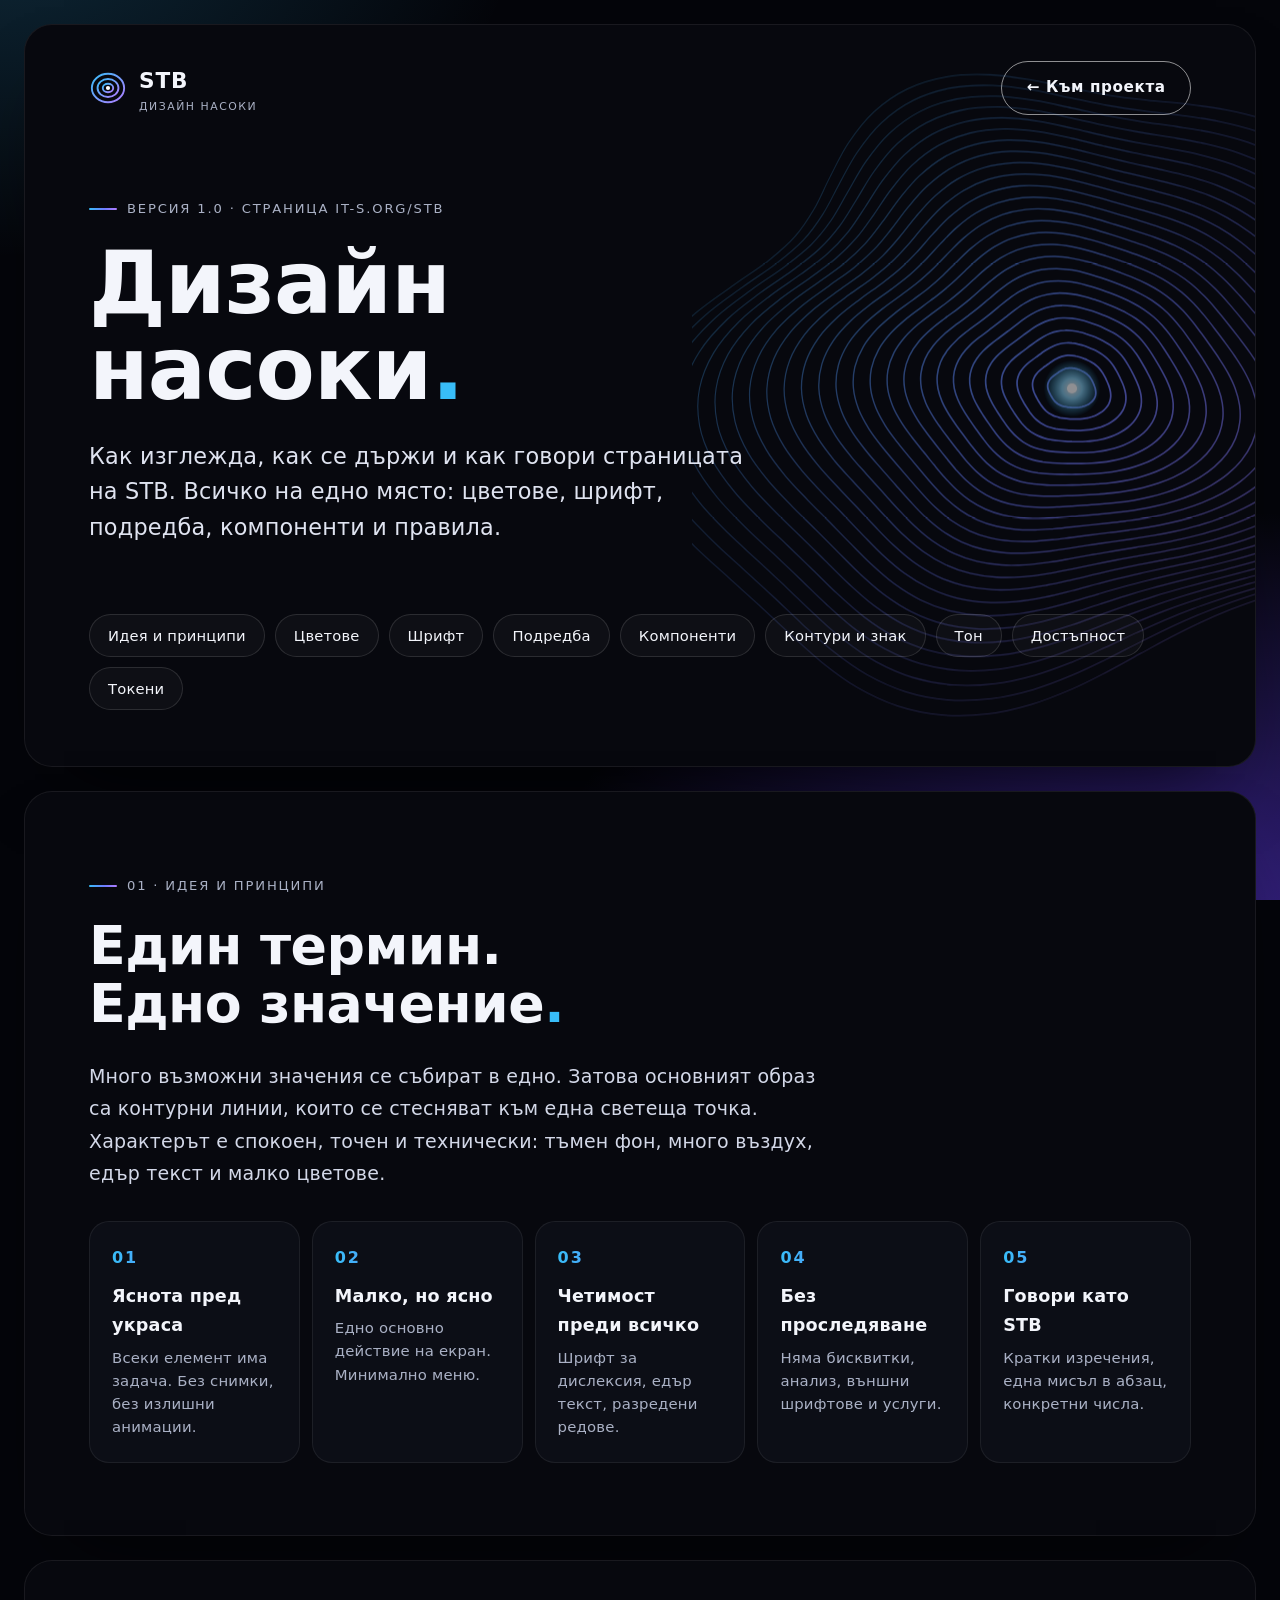
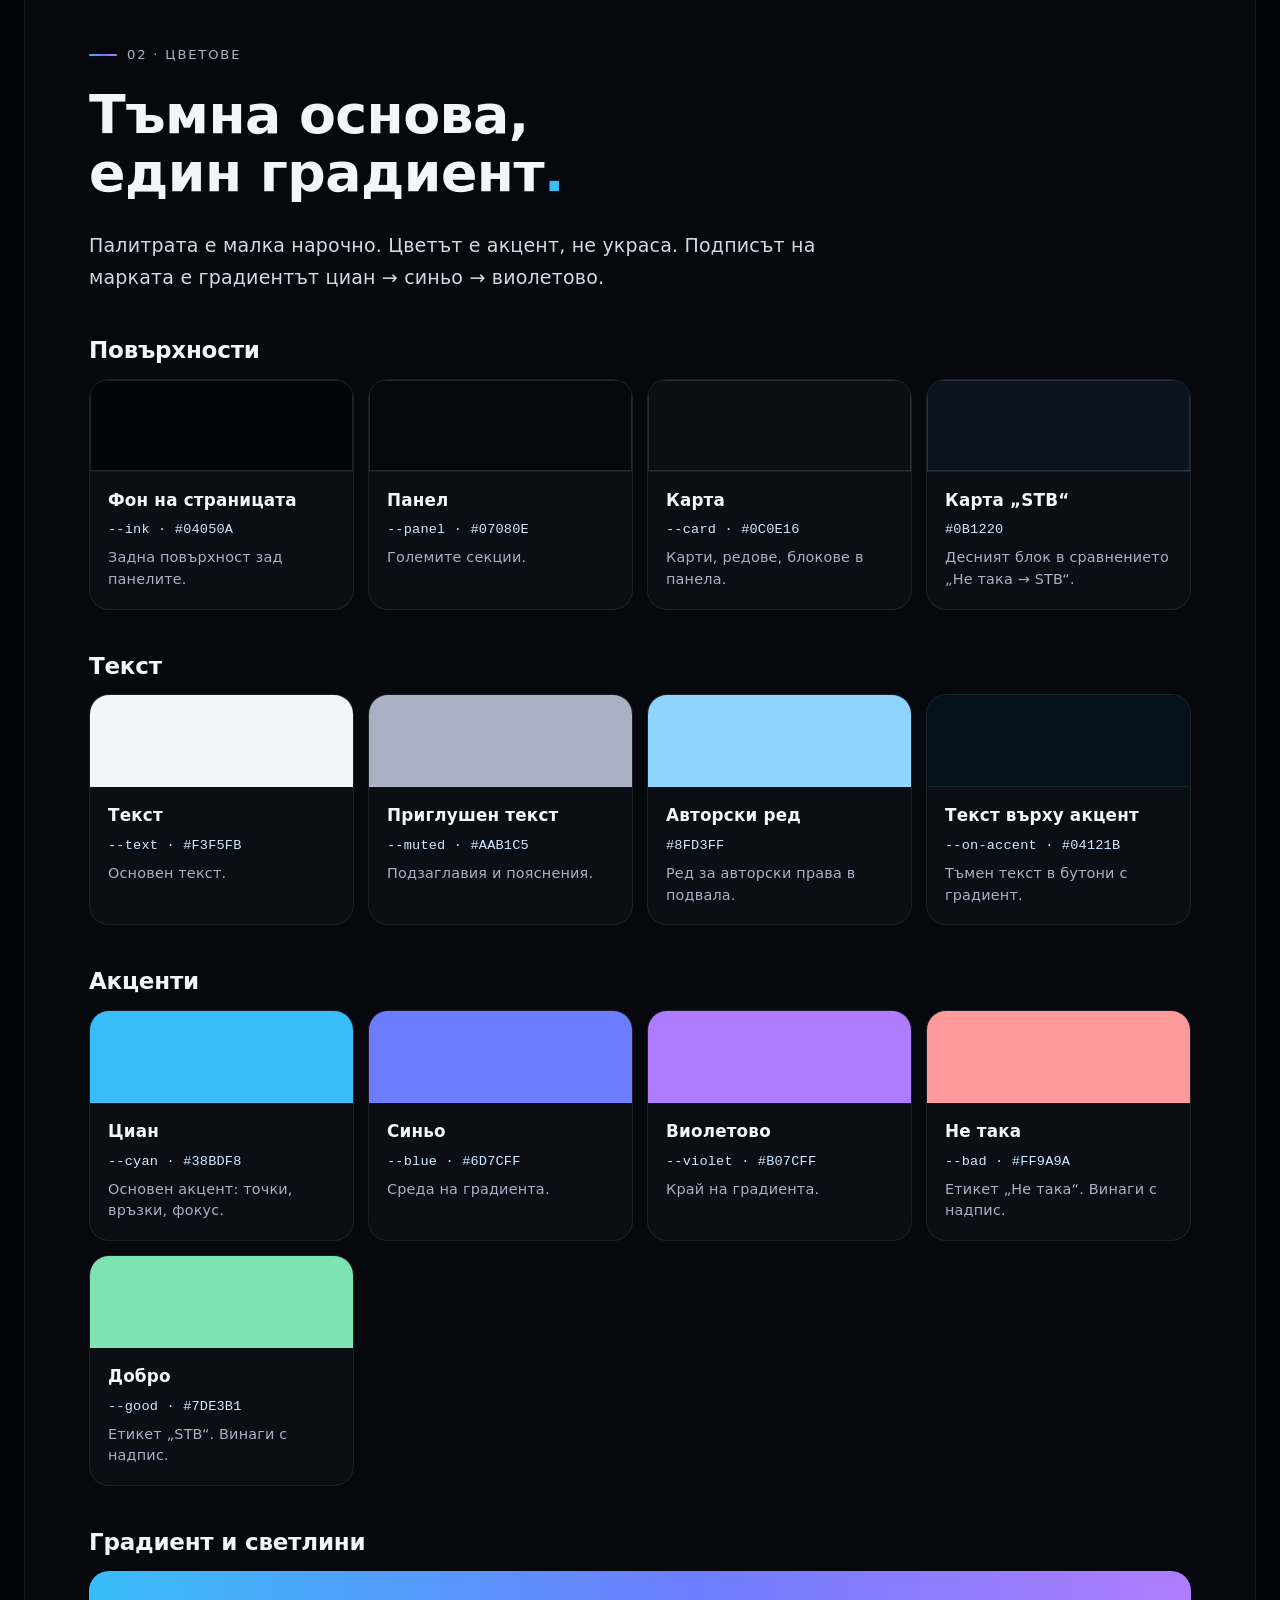
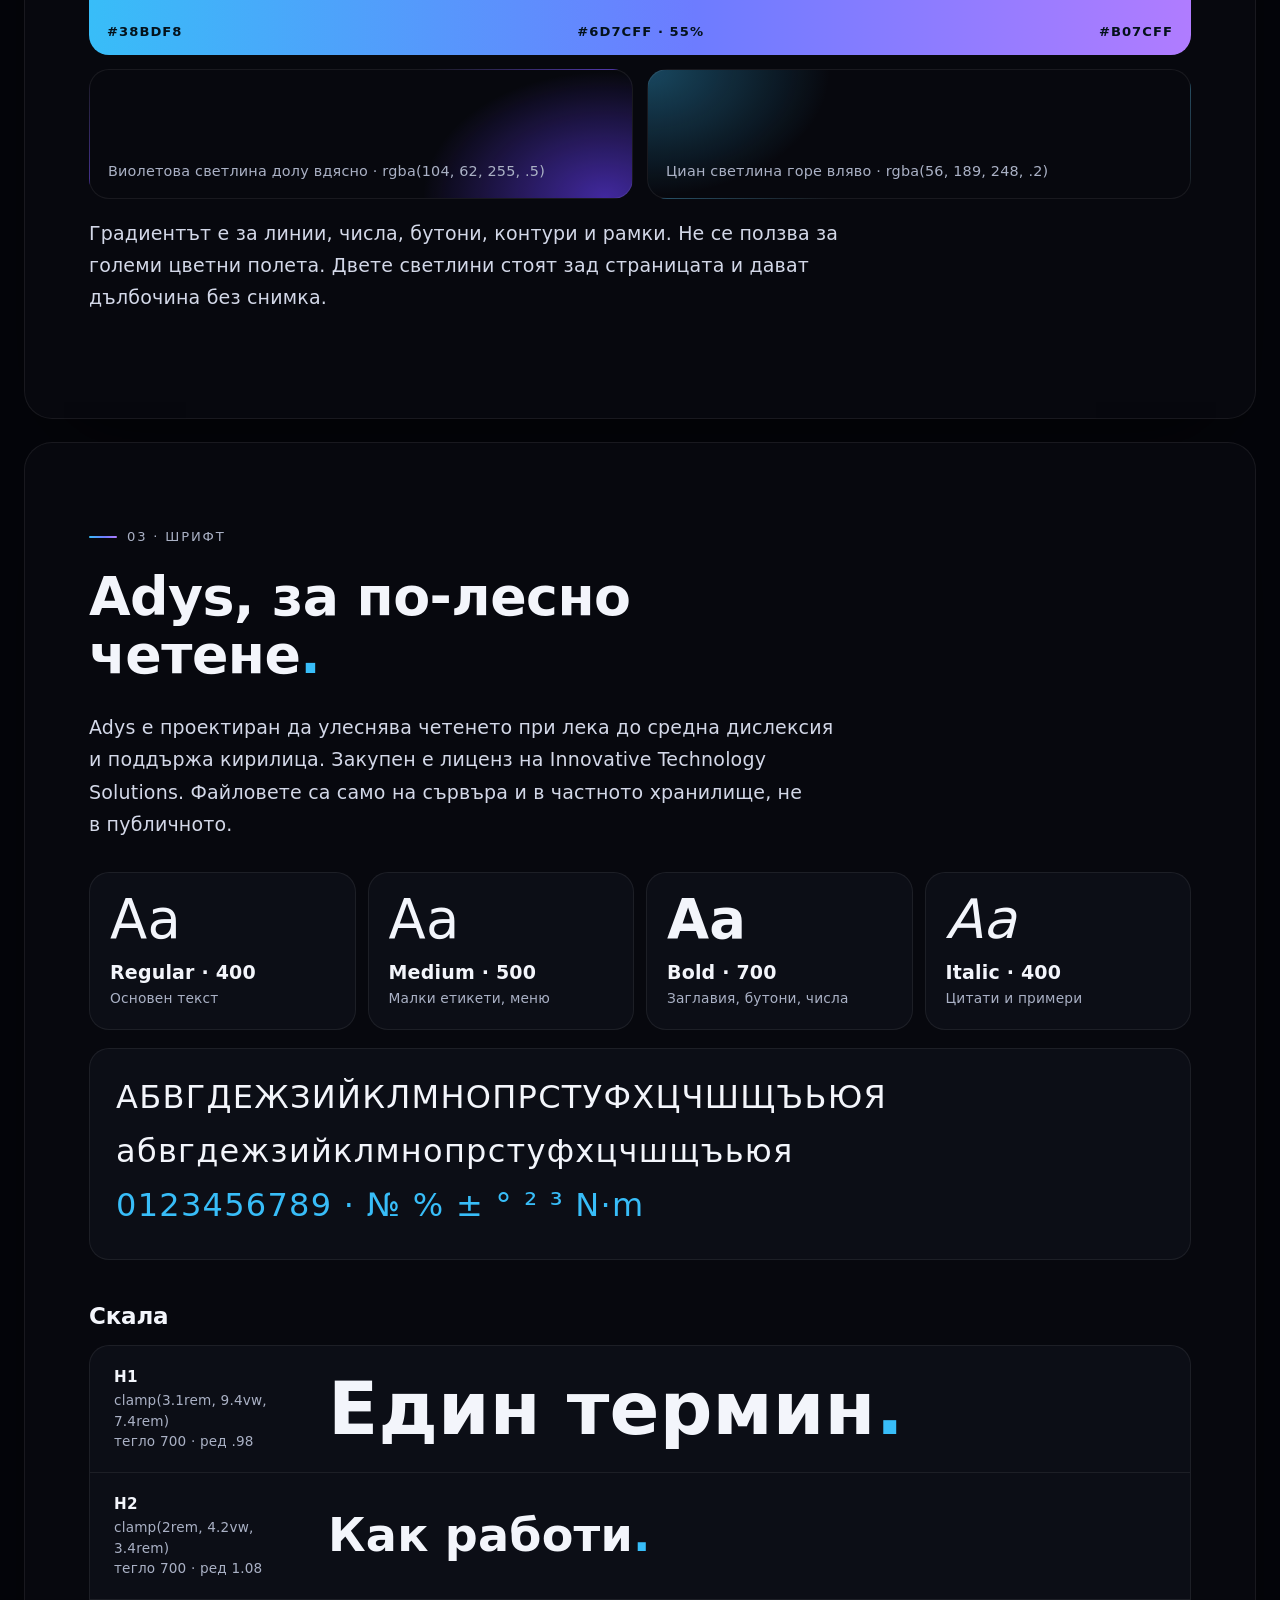
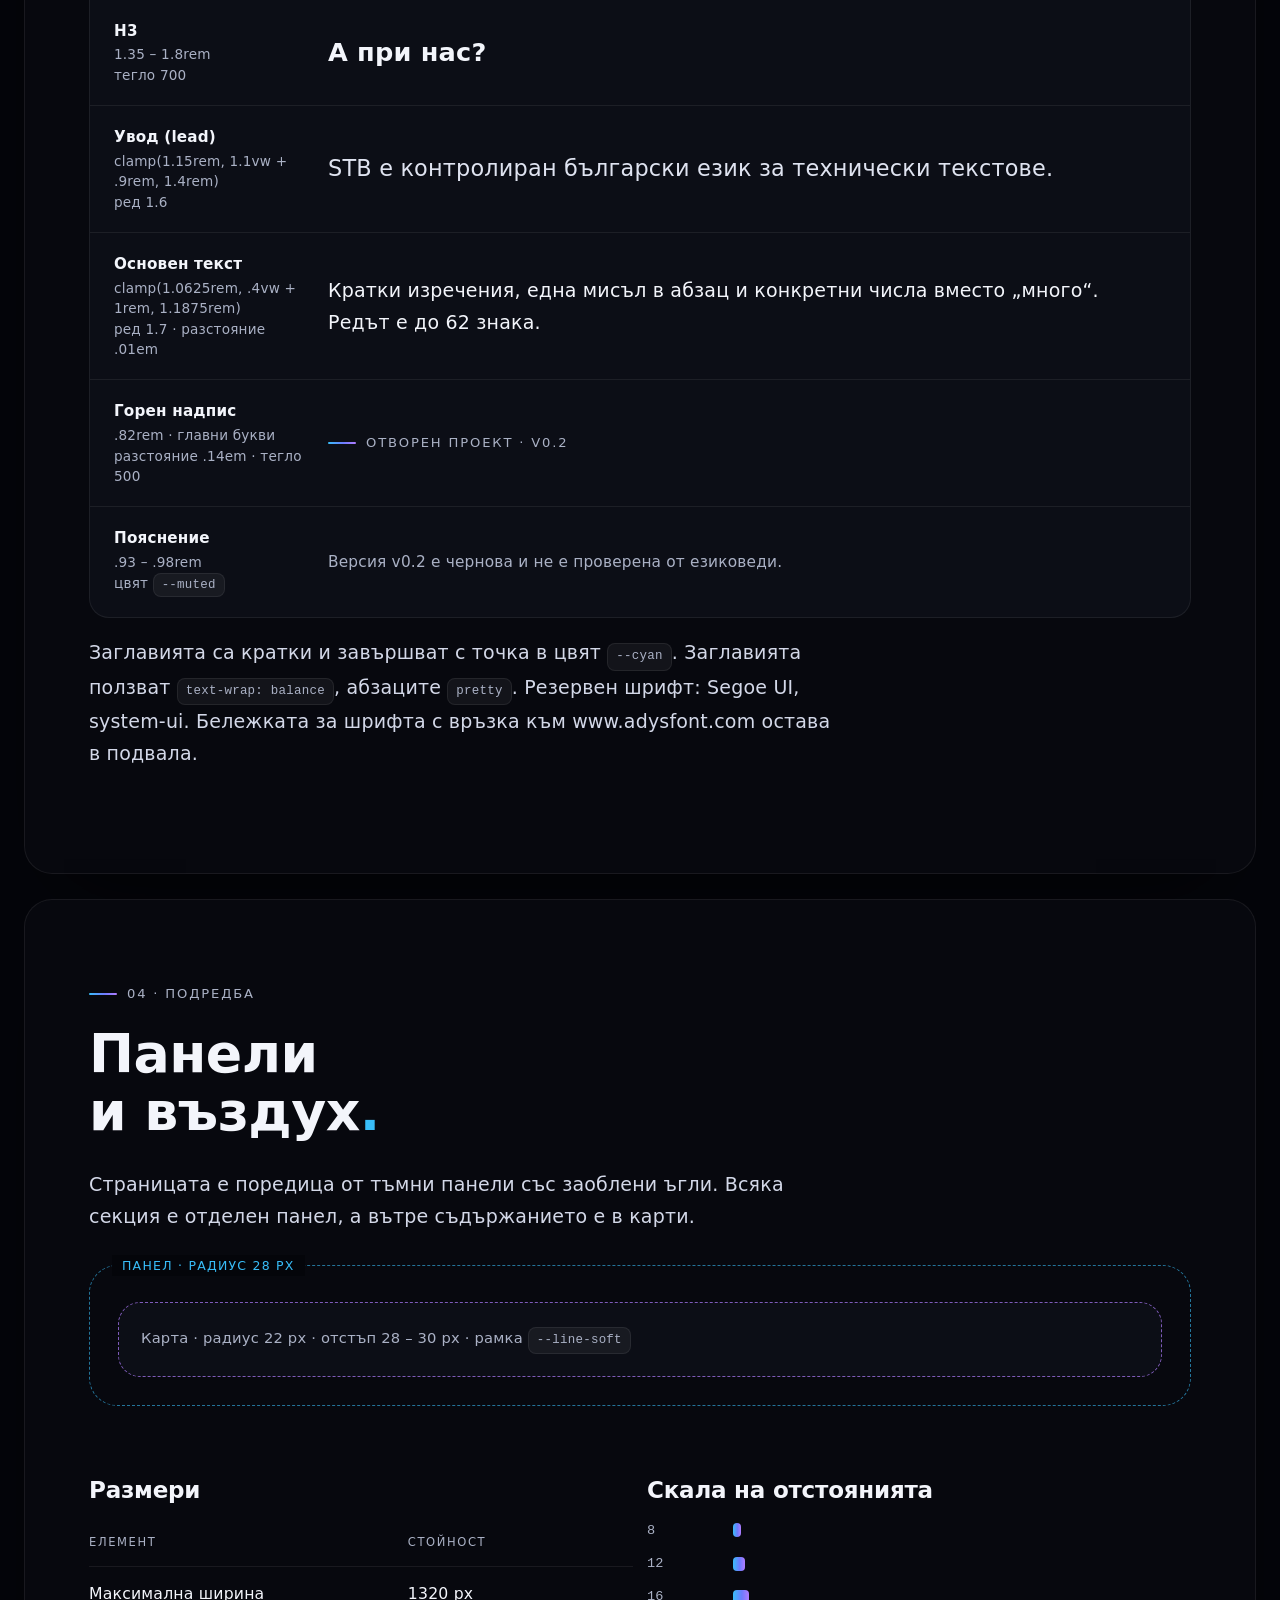
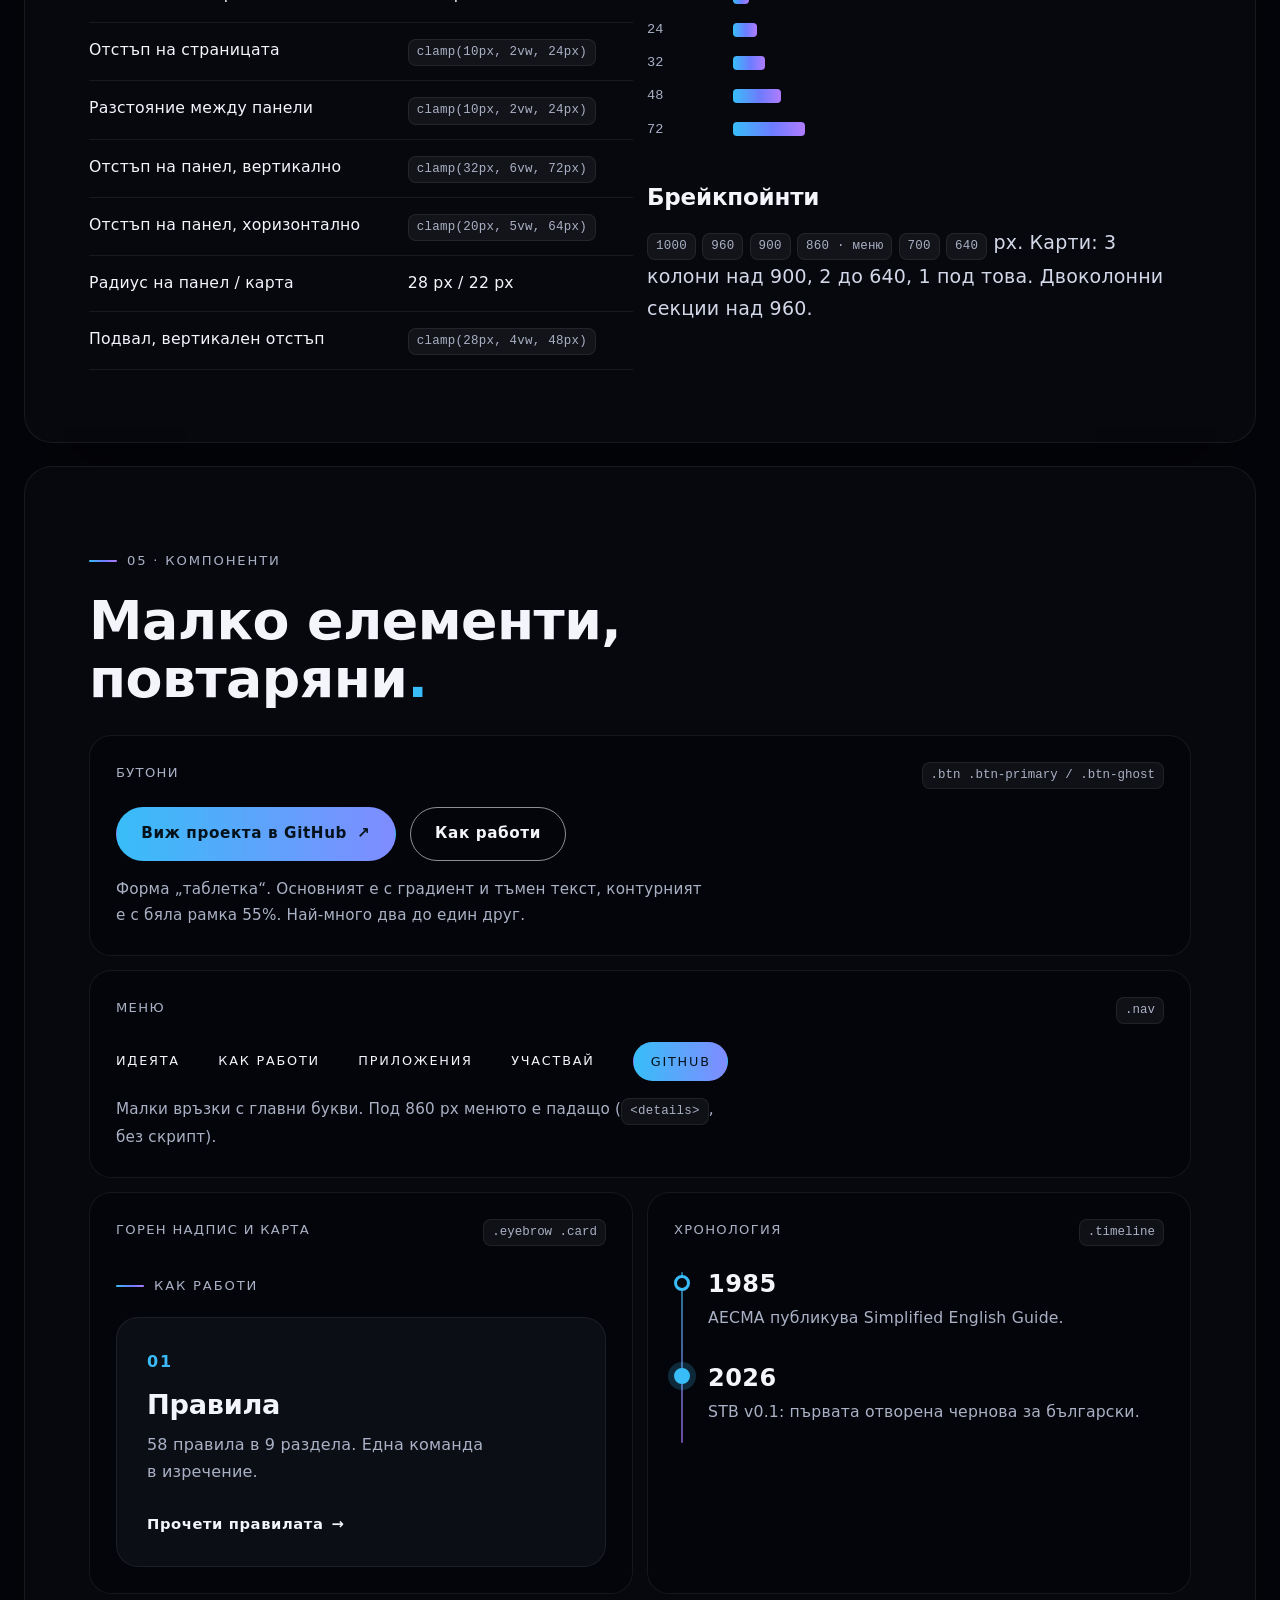
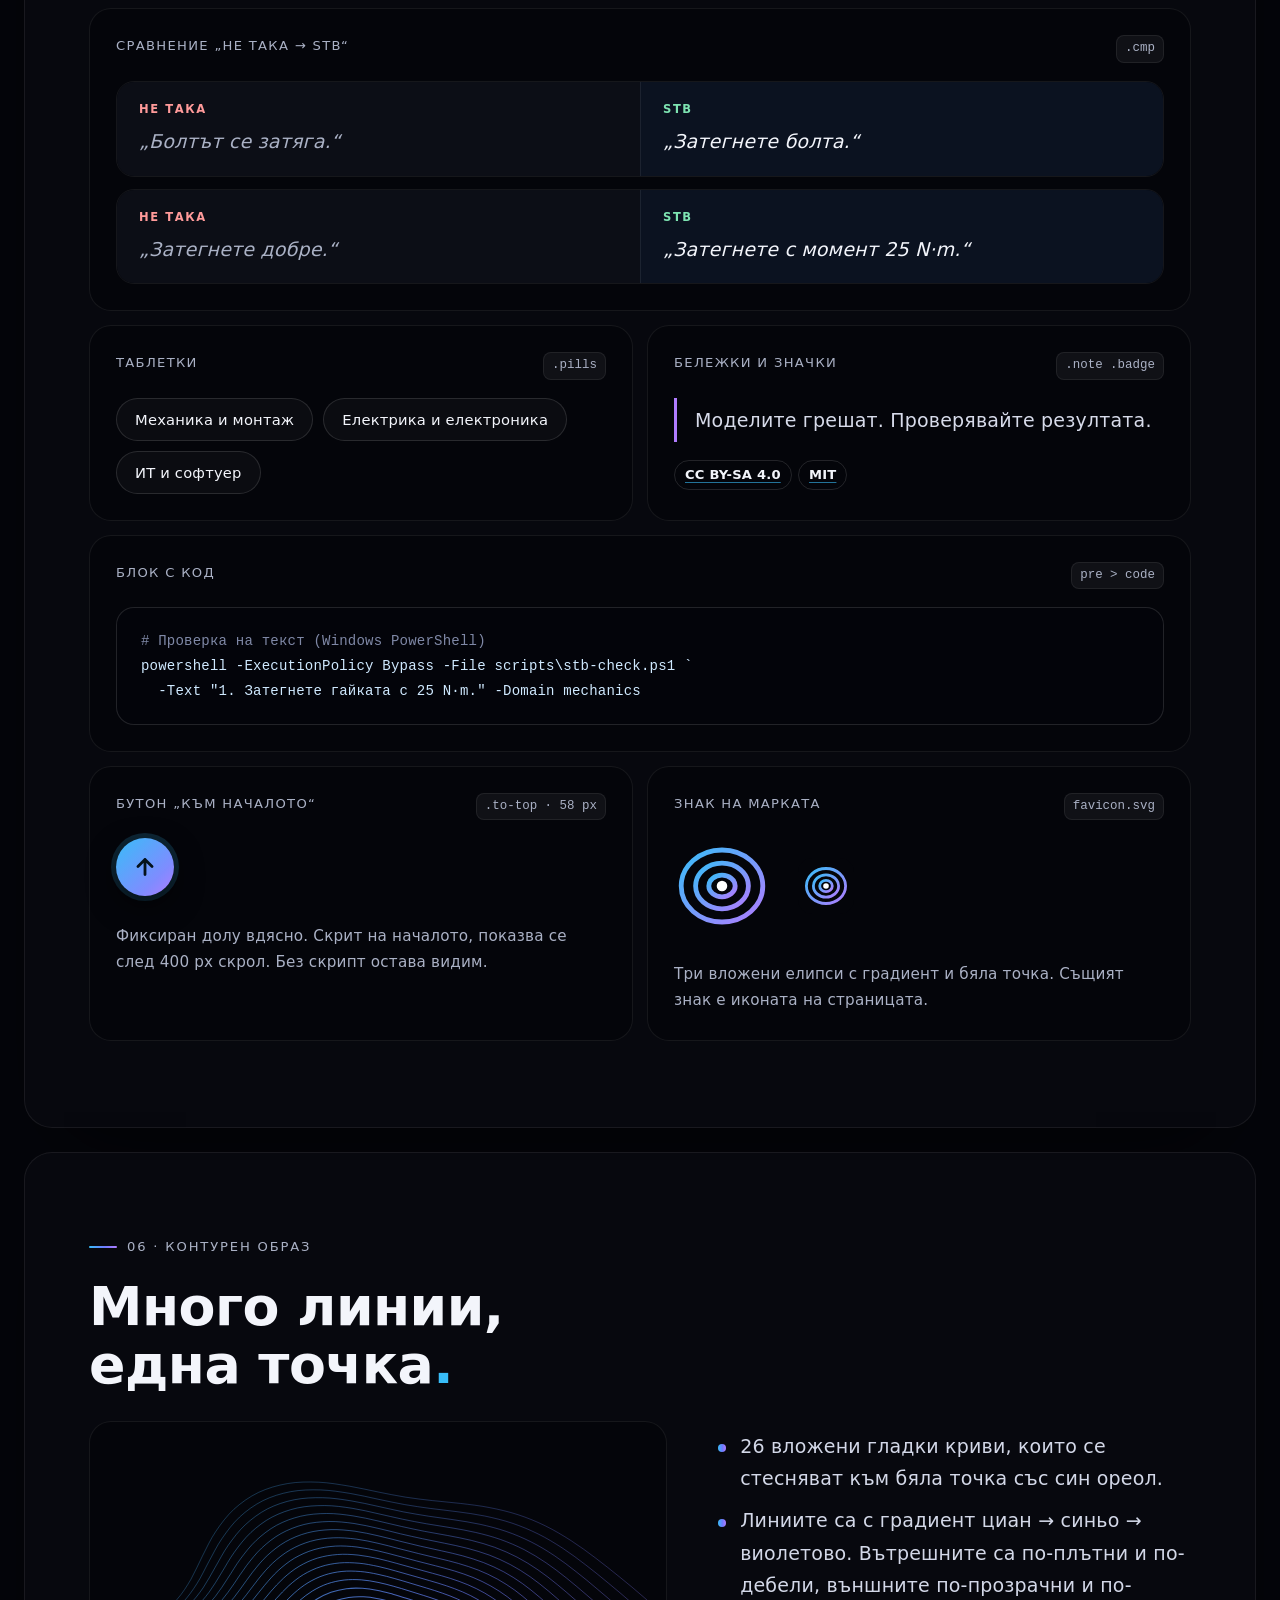
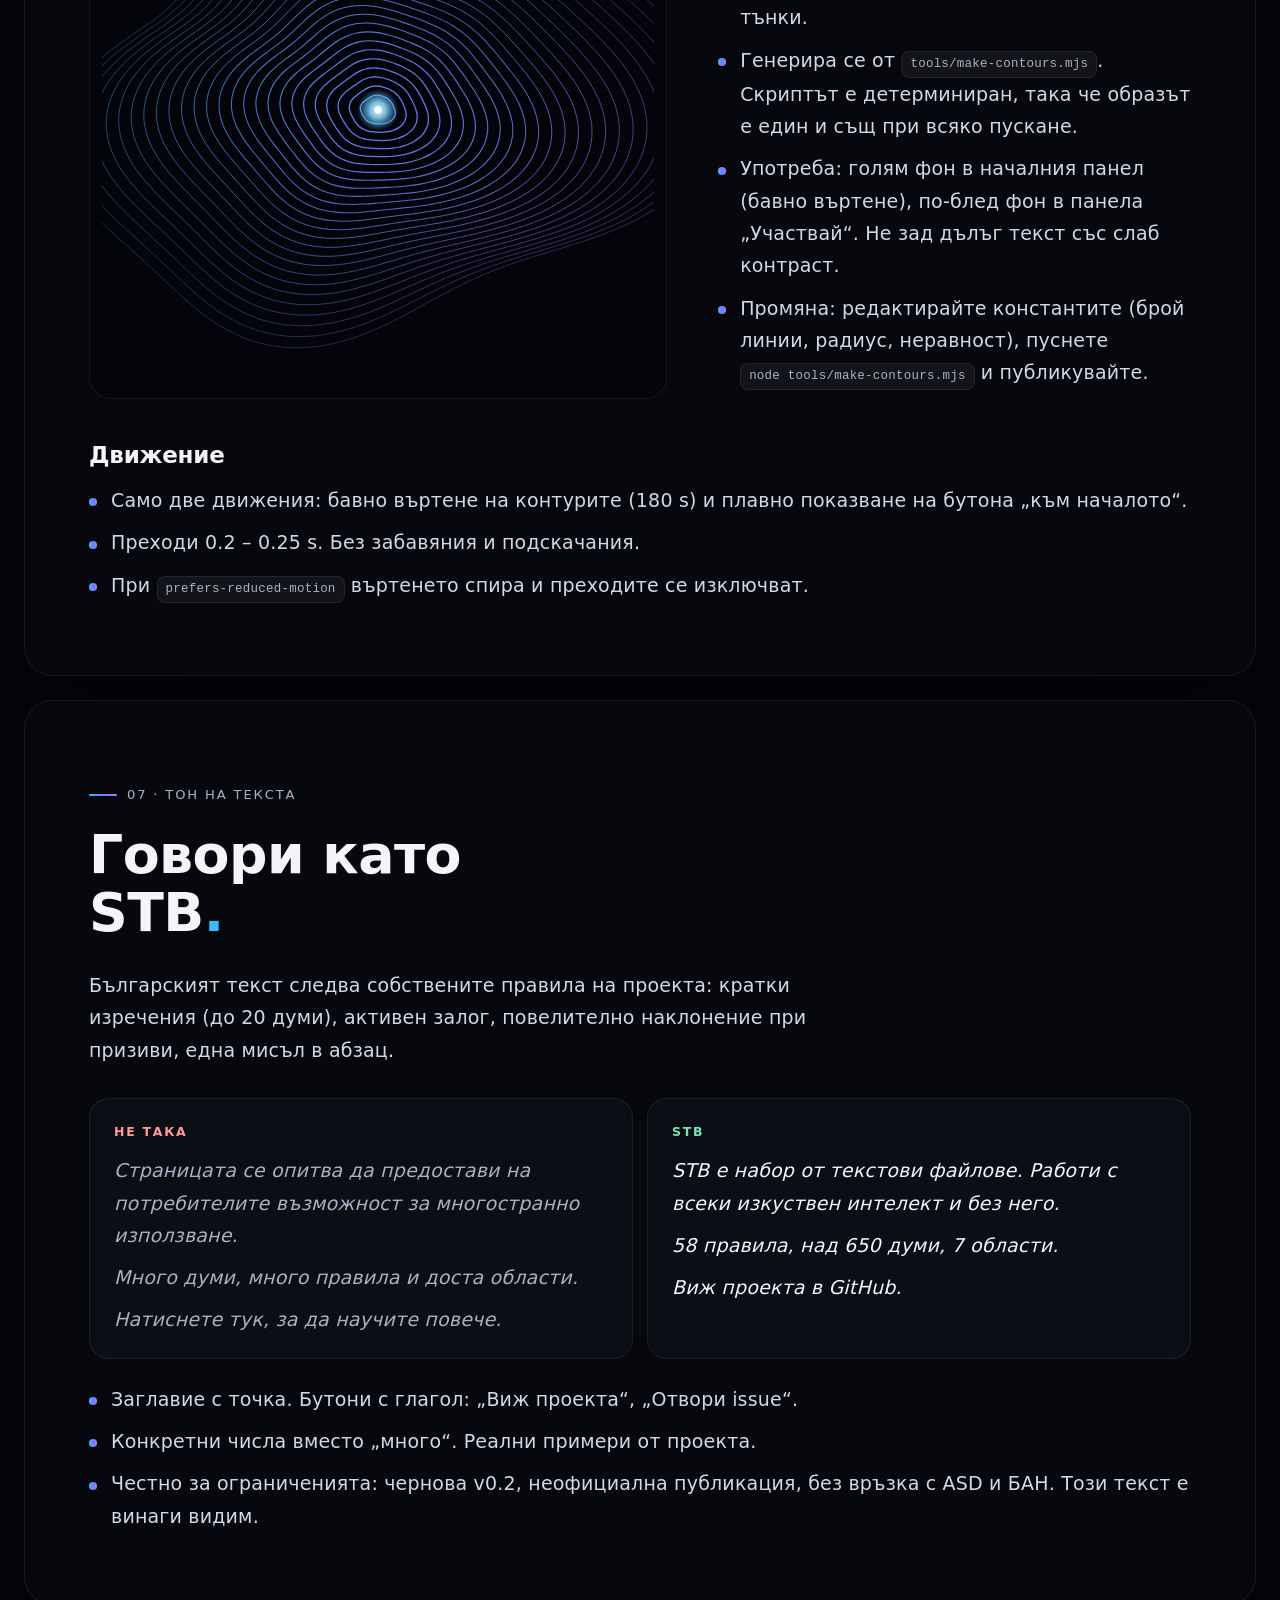
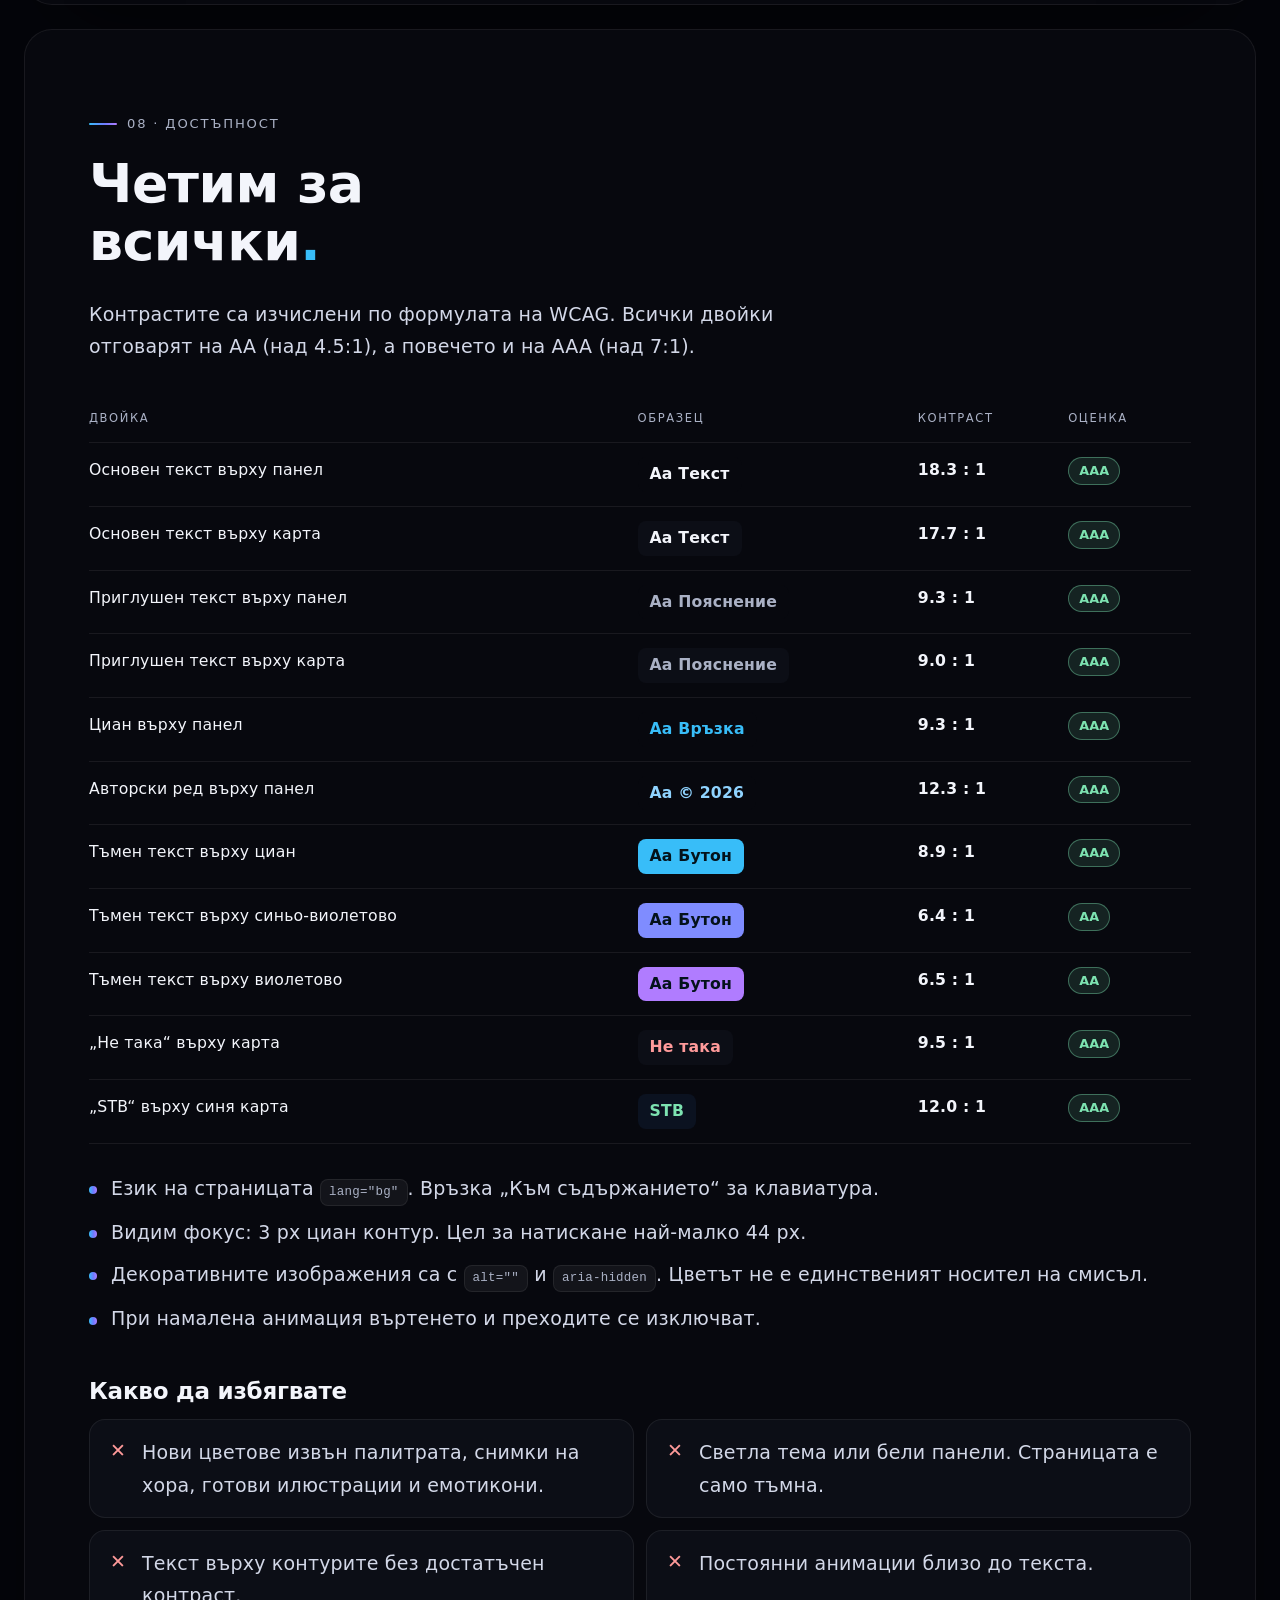
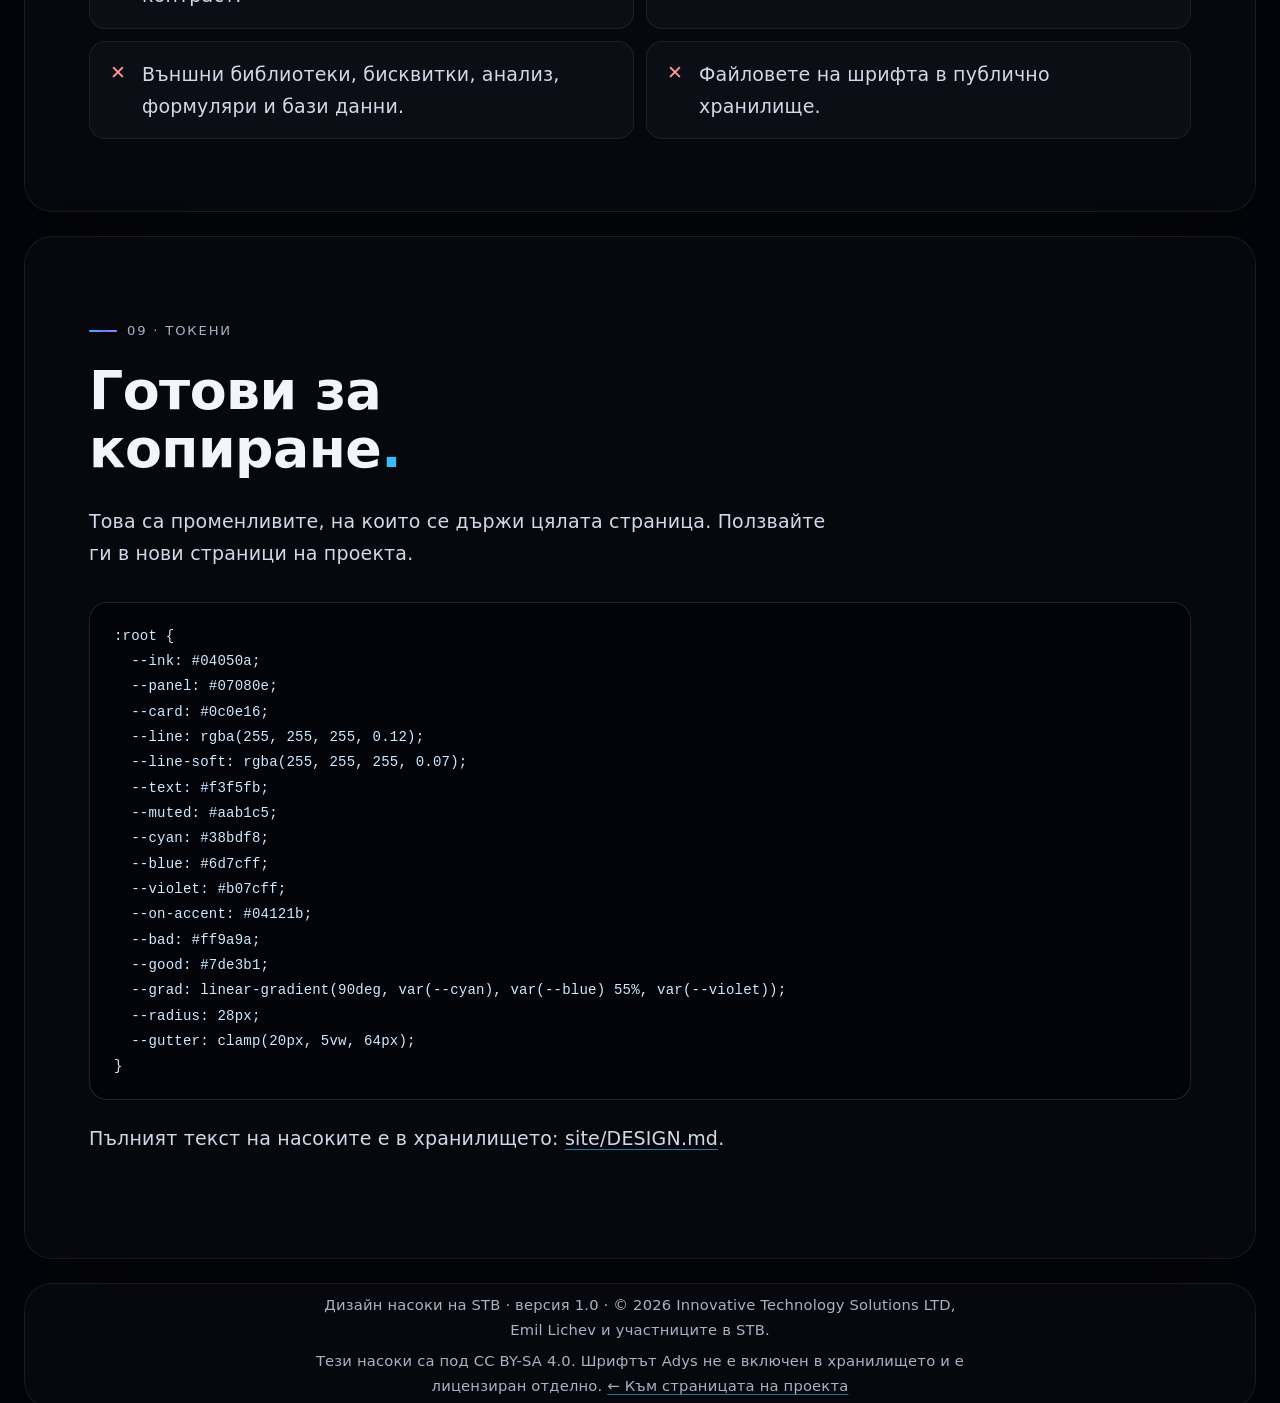
==== commit acf0ebcc: "Release v0.2: aviation pack, stage/step and distance decisions, changelog - Add aviation domain pack" ====
--- a/site/design/index.html
+++ b/site/design/index.html
@@ -130,8 +130,8 @@
     <div class="row"><div class="lbl"><b>H3</b>1.35 – 1.8rem<br>тегло 700</div><p class="smp" style="font-size:1.6rem;font-weight:700">А при нас?</p></div>
     <div class="row"><div class="lbl"><b>Увод (lead)</b>clamp(1.15rem, 1.1vw + .9rem, 1.4rem)<br>ред 1.6</div><p class="smp lead" style="margin:0">STB е контролиран български език за технически текстове.</p></div>
     <div class="row"><div class="lbl"><b>Основен текст</b>clamp(1.0625rem, .4vw + 1rem, 1.1875rem)<br>ред 1.7 · разстояние .01em</div><p class="smp">Кратки изречения, една мисъл в абзац и конкретни числа вместо „много“. Редът е до 62 знака.</p></div>
-    <div class="row"><div class="lbl"><b>Горен надпис</b>.82rem · главни букви<br>разстояние .14em · тегло 500</div><p class="smp eyebrow" style="margin:0">Отворен проект · v0.1</p></div>
-    <div class="row"><div class="lbl"><b>Пояснение</b>.93 – .98rem<br>цвят <span class="tag">--muted</span></div><p class="smp" style="color:var(--muted);font-size:.96rem">Версия v0.1 е чернова и не е проверена от езиковеди.</p></div>
+    <div class="row"><div class="lbl"><b>Горен надпис</b>.82rem · главни букви<br>разстояние .14em · тегло 500</div><p class="smp eyebrow" style="margin:0">Отворен проект · v0.2</p></div>
+    <div class="row"><div class="lbl"><b>Пояснение</b>.93 – .98rem<br>цвят <span class="tag">--muted</span></div><p class="smp" style="color:var(--muted);font-size:.96rem">Версия v0.2 е чернова и не е проверена от езиковеди.</p></div>
   </div>
   <p class="sec-intro" style="margin-top:18px">Заглавията са кратки и завършват с точка в цвят <span class="tag">--cyan</span>. Заглавията ползват <span class="tag">text-wrap: balance</span>, абзаците <span class="tag">pretty</span>. Резервен шрифт: Segoe UI, system-ui. Бележката за шрифта с връзка към www.adysfont.com остава в подвала.</p>
 </section>
@@ -306,14 +306,14 @@
     </ul></div>
     <div class="box yes"><h4>STB</h4><ul>
       <li>STB е набор от текстови файлове. Работи с всеки изкуствен интелект и без него.</li>
-      <li>58 правила, над 600 думи, 6 области.</li>
+      <li>58 правила, над 650 думи, 7 области.</li>
       <li>Виж проекта в GitHub.</li>
     </ul></div>
   </div>
   <ul class="facts-list" style="margin-top:24px">
     <li>Заглавие с точка. Бутони с глагол: „Виж проекта“, „Отвори issue“.</li>
     <li>Конкретни числа вместо „много“. Реални примери от проекта.</li>
-    <li>Честно за ограниченията: чернова v0.1, неофициална публикация, без връзка с ASD и БАН. Този текст е винаги видим.</li>
+    <li>Честно за ограниченията: чернова v0.2, неофициална публикация, без връзка с ASD и БАН. Този текст е винаги видим.</li>
   </ul>
 </section>
 
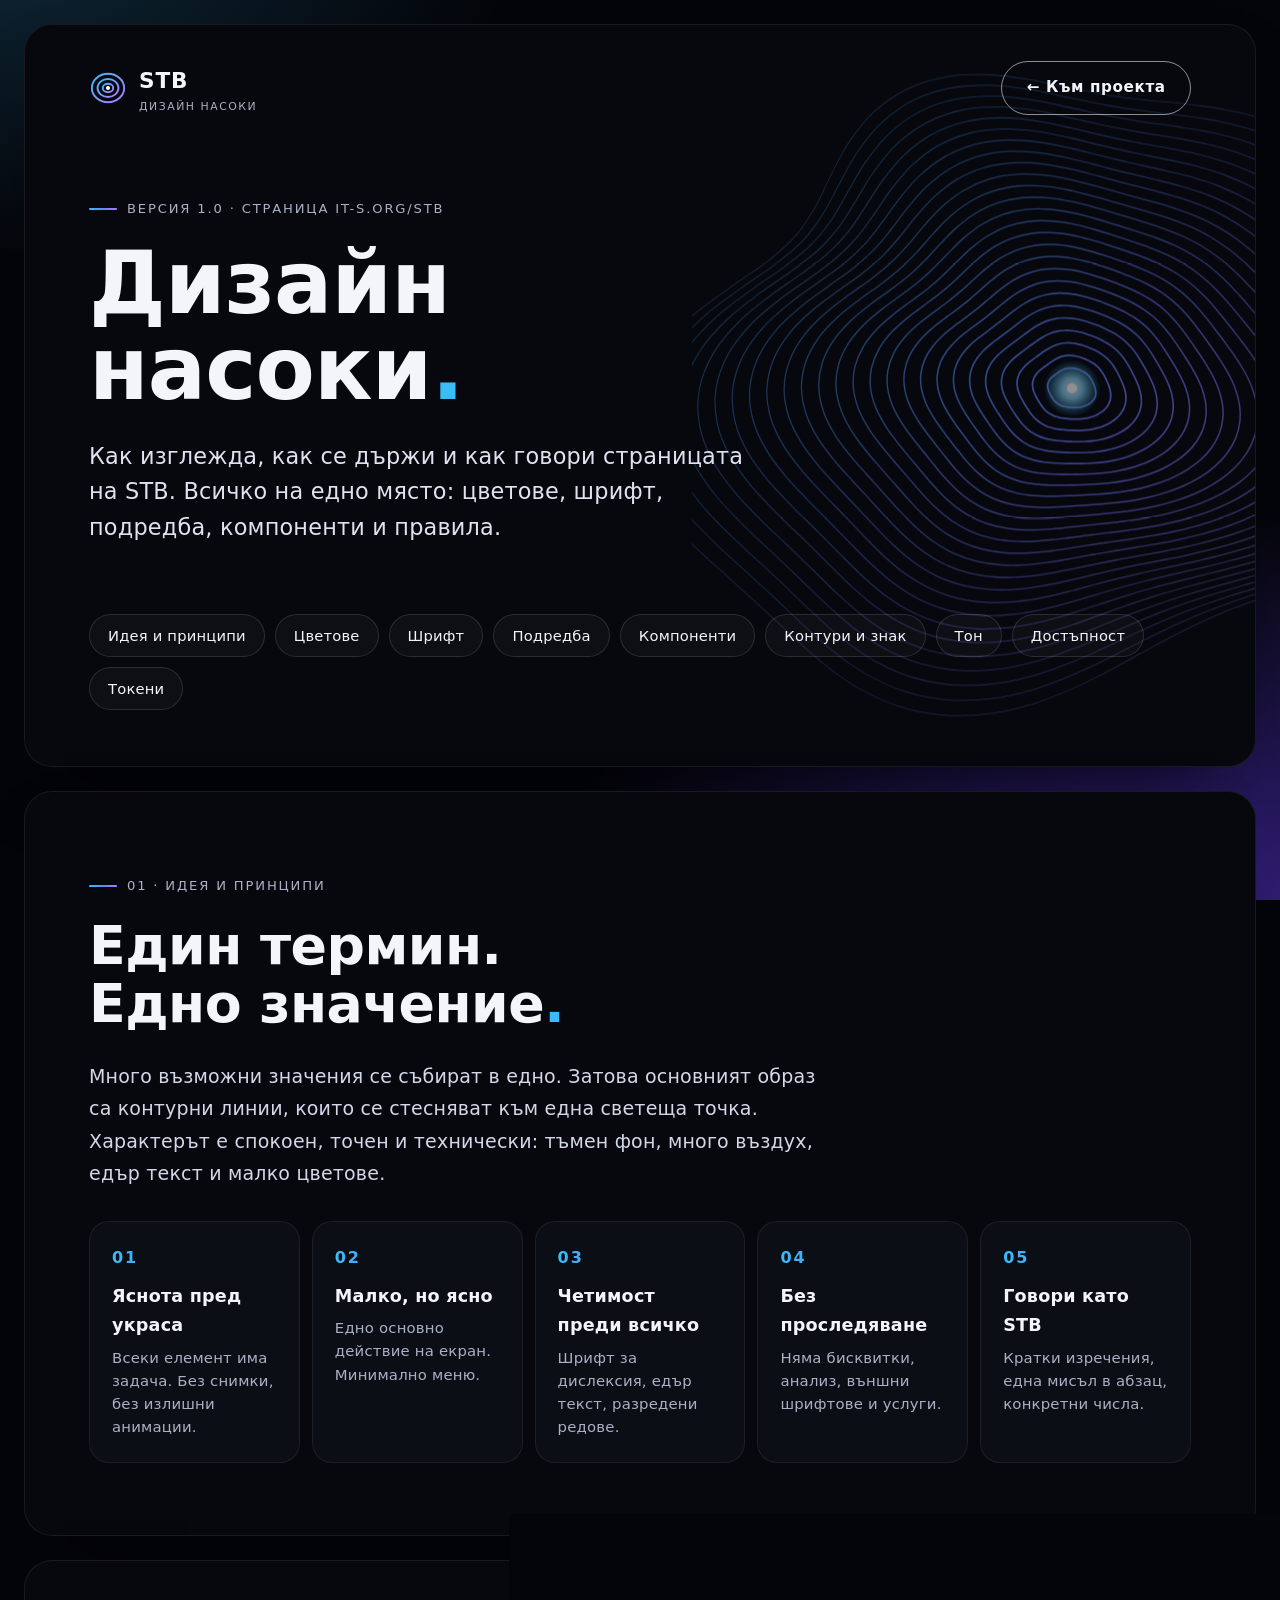
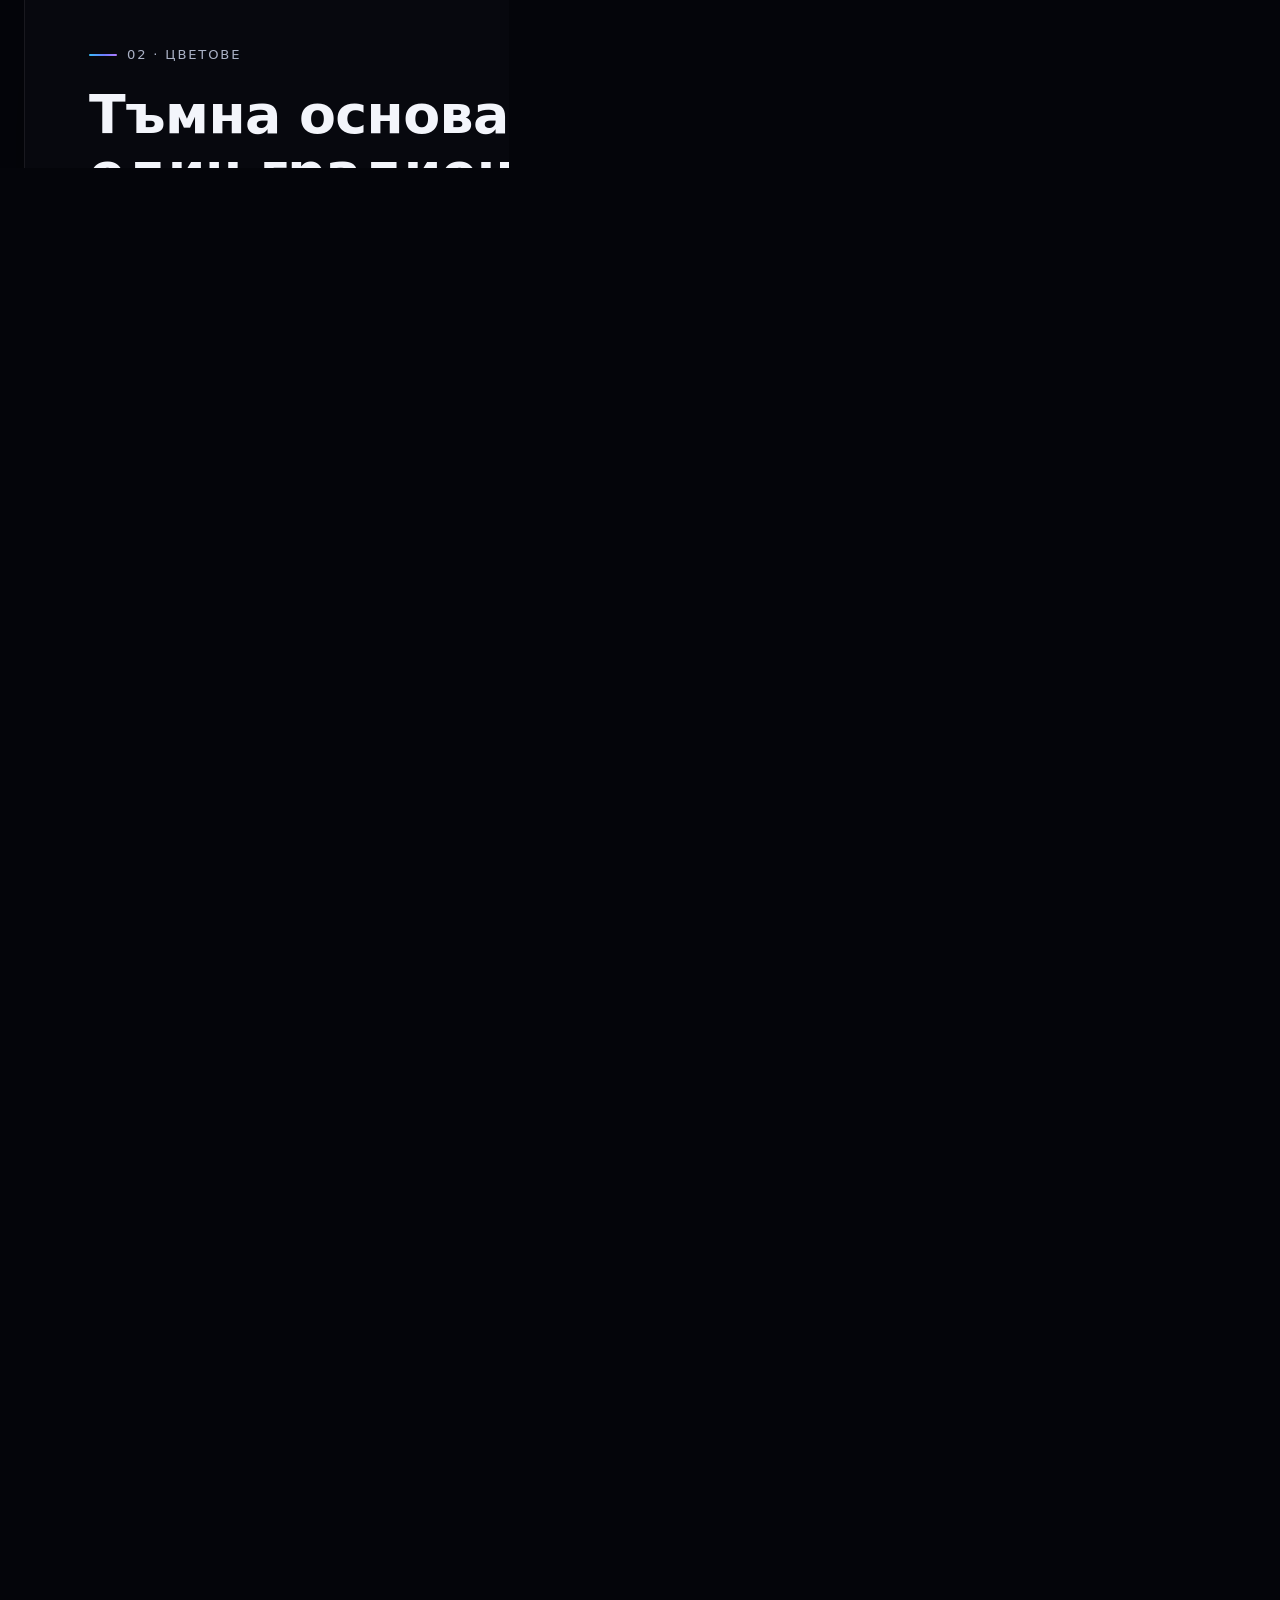
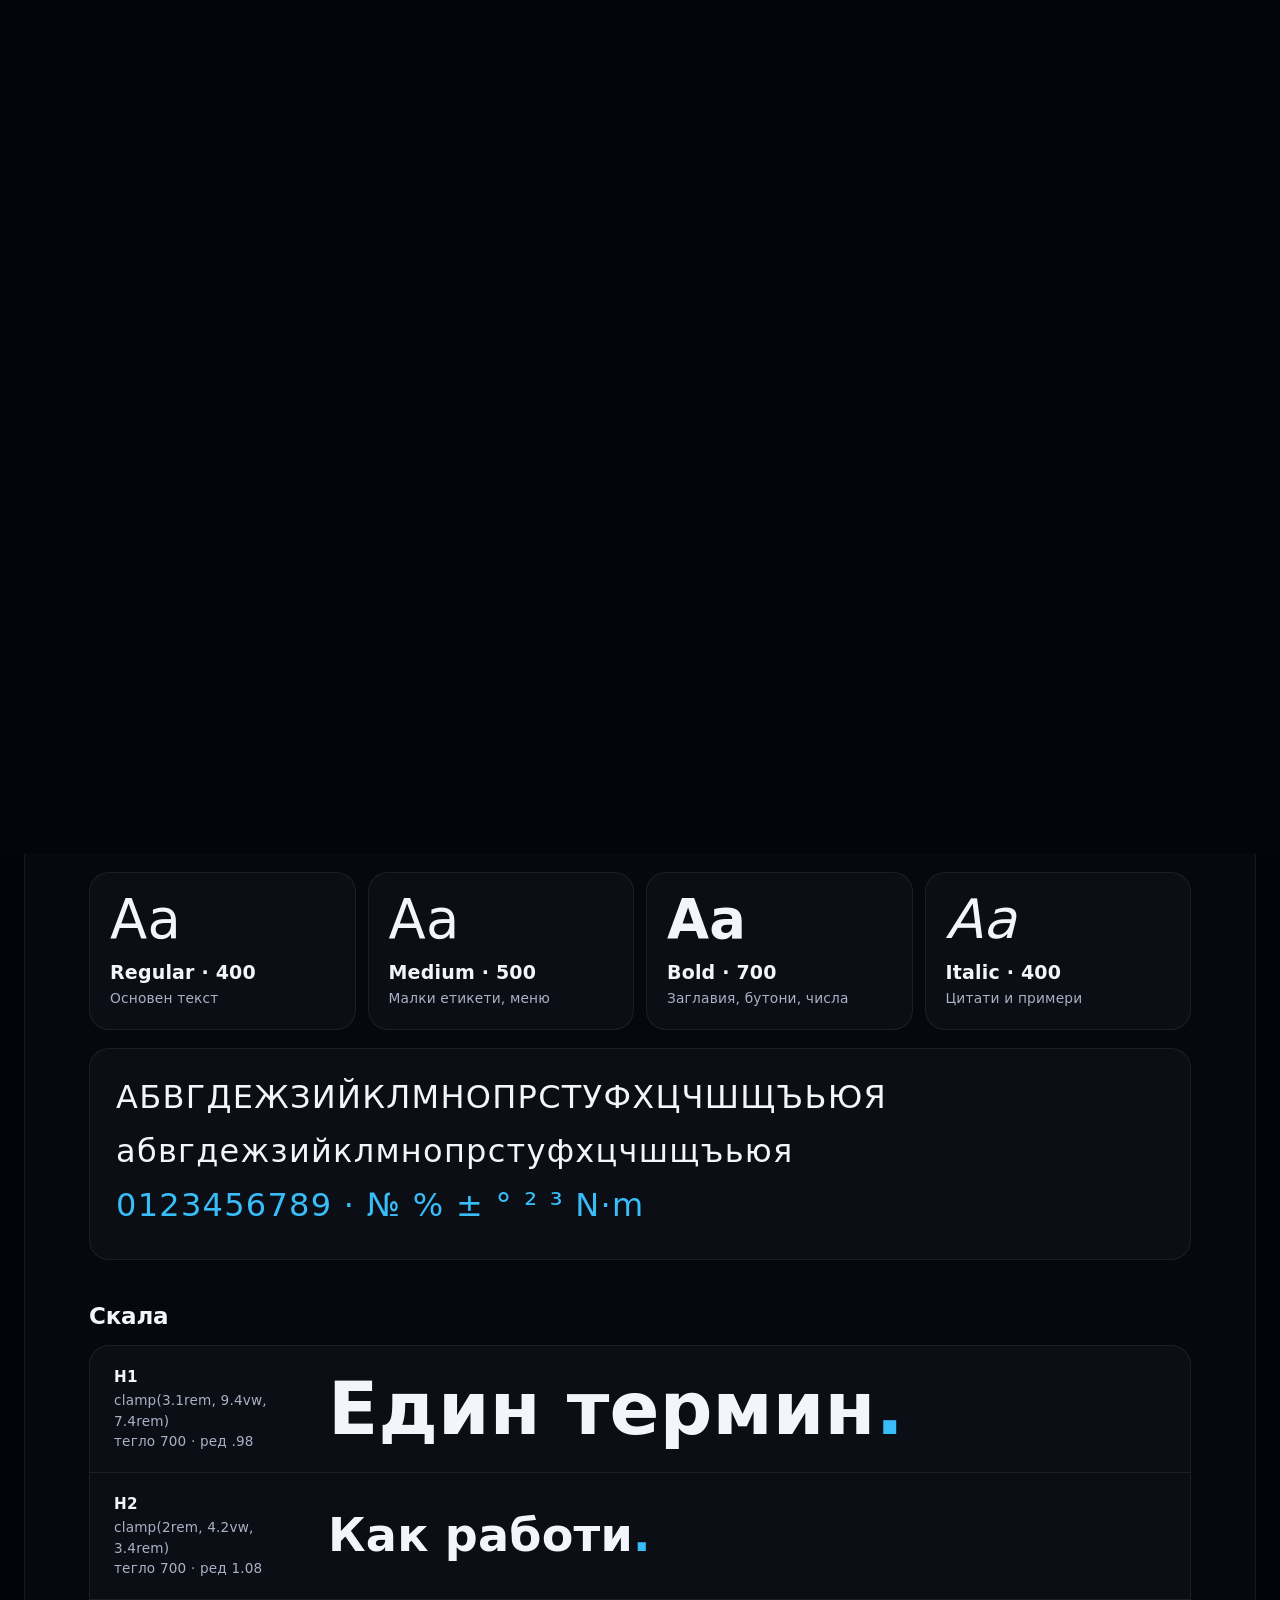
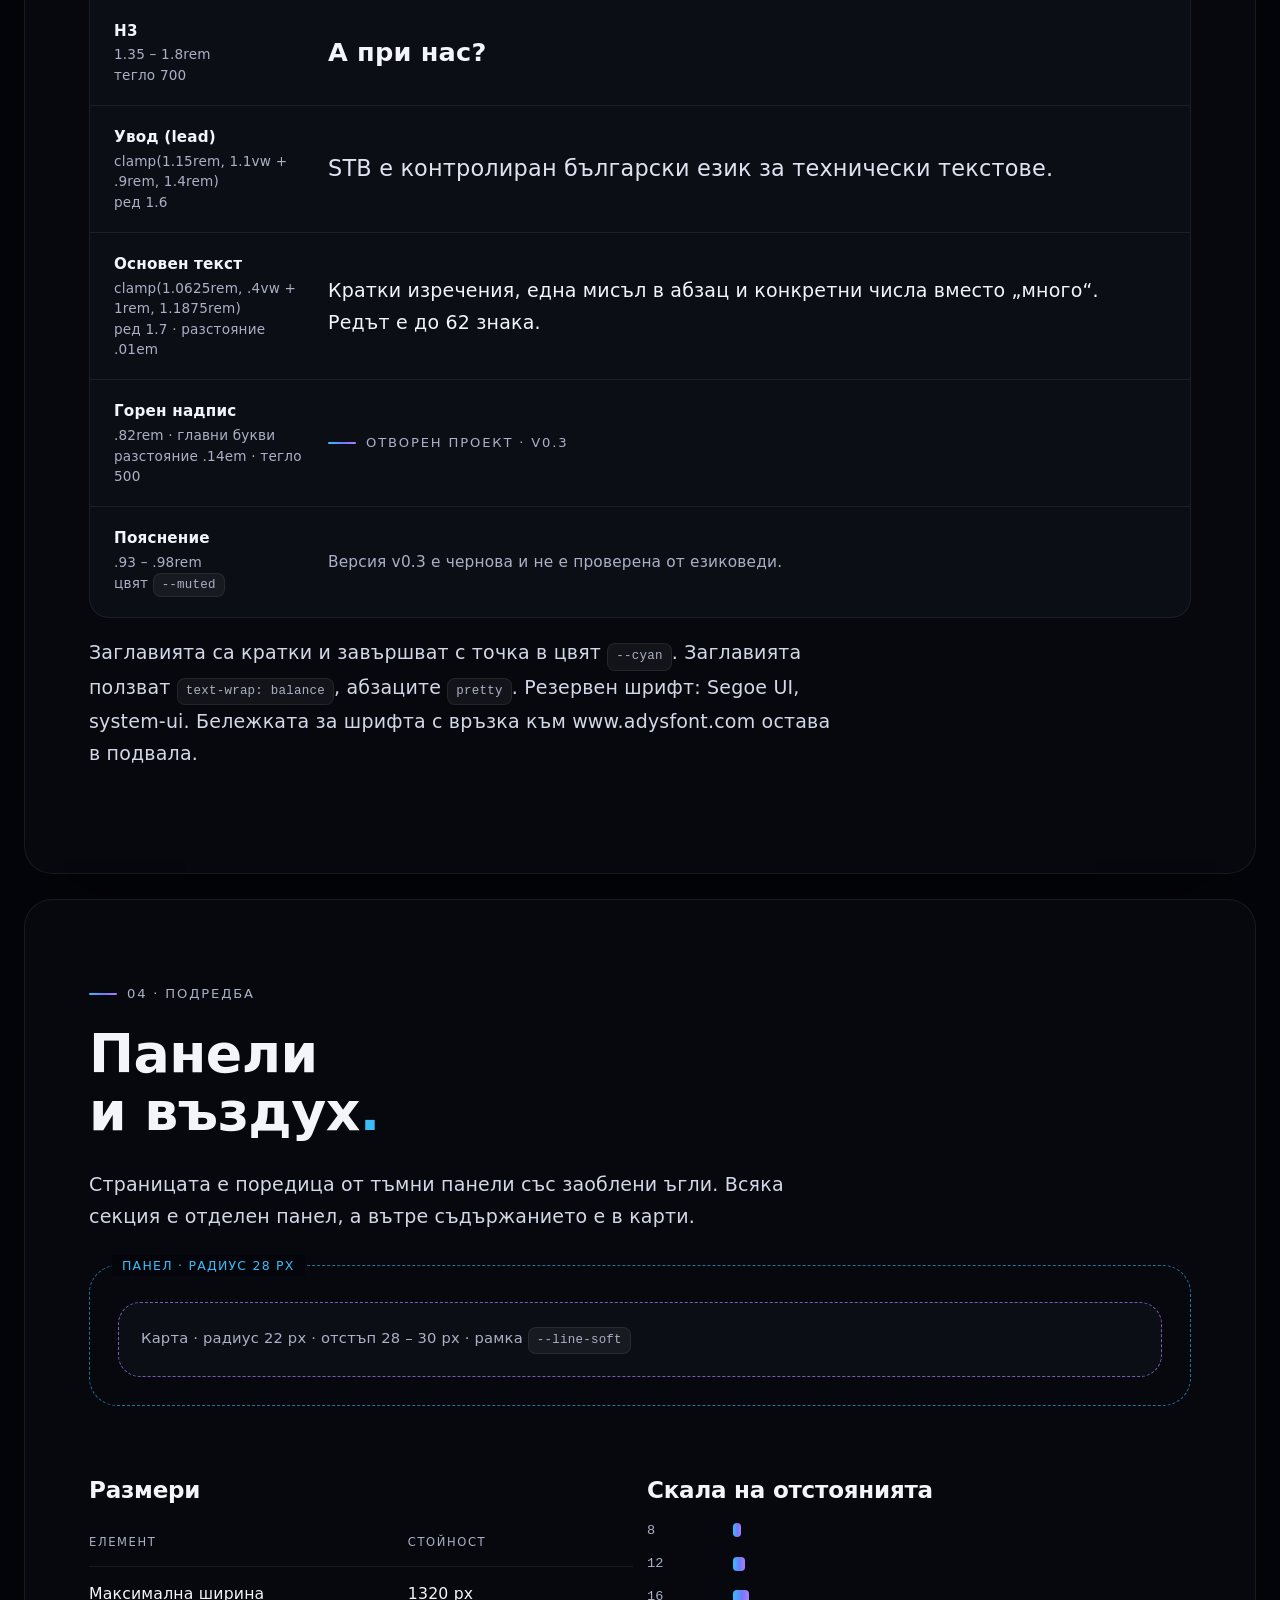
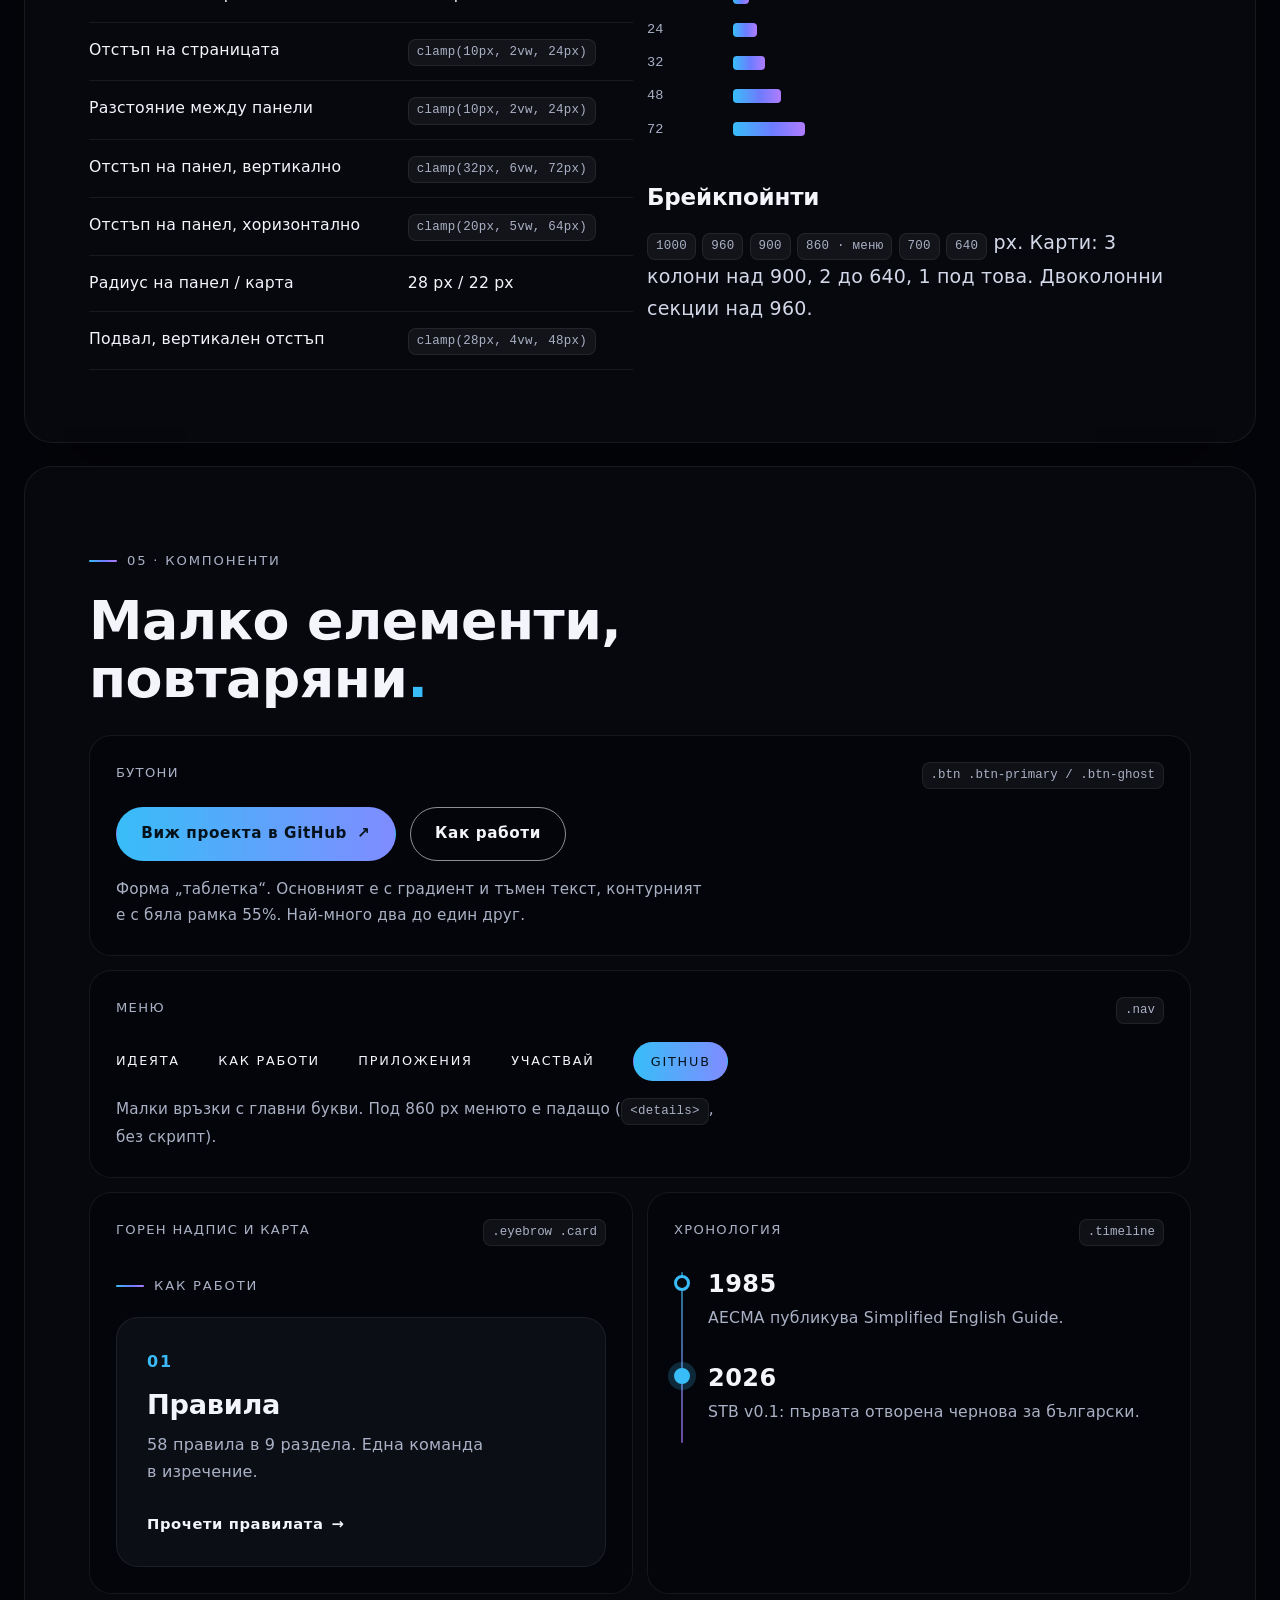
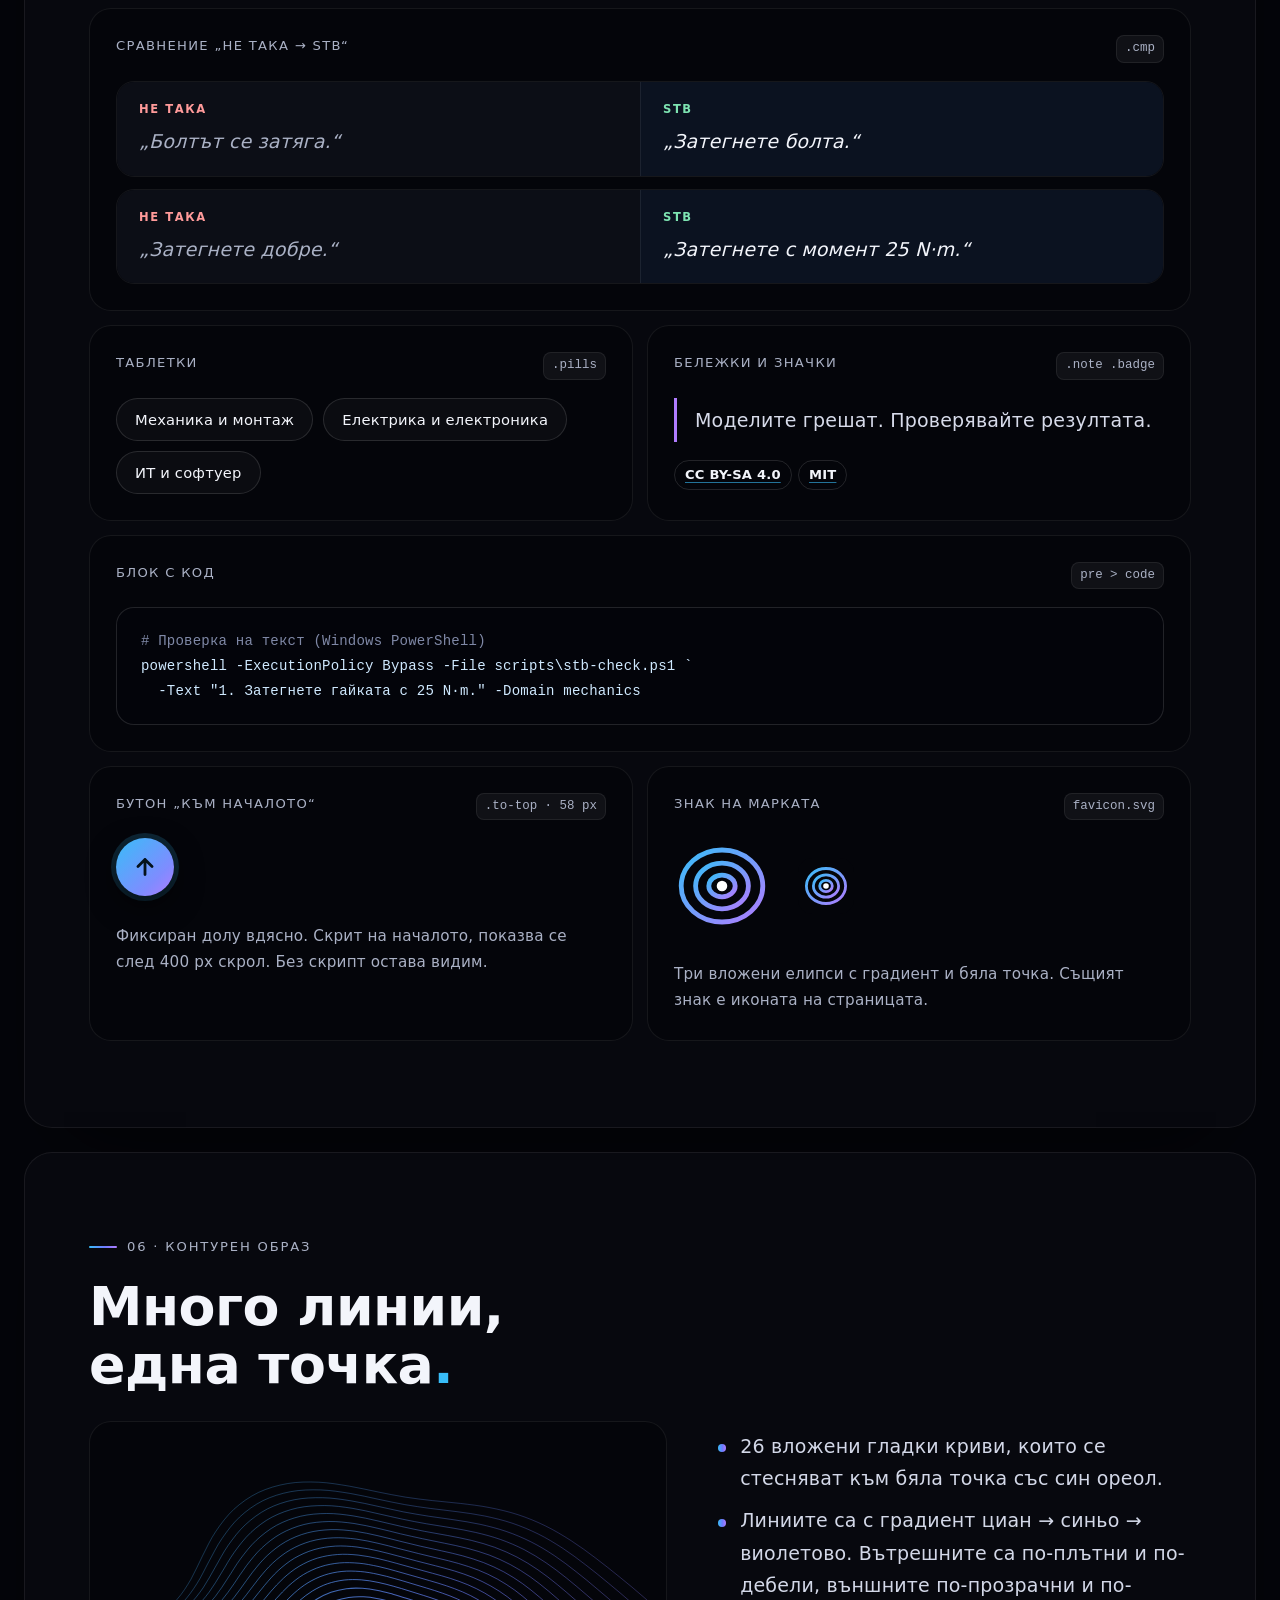
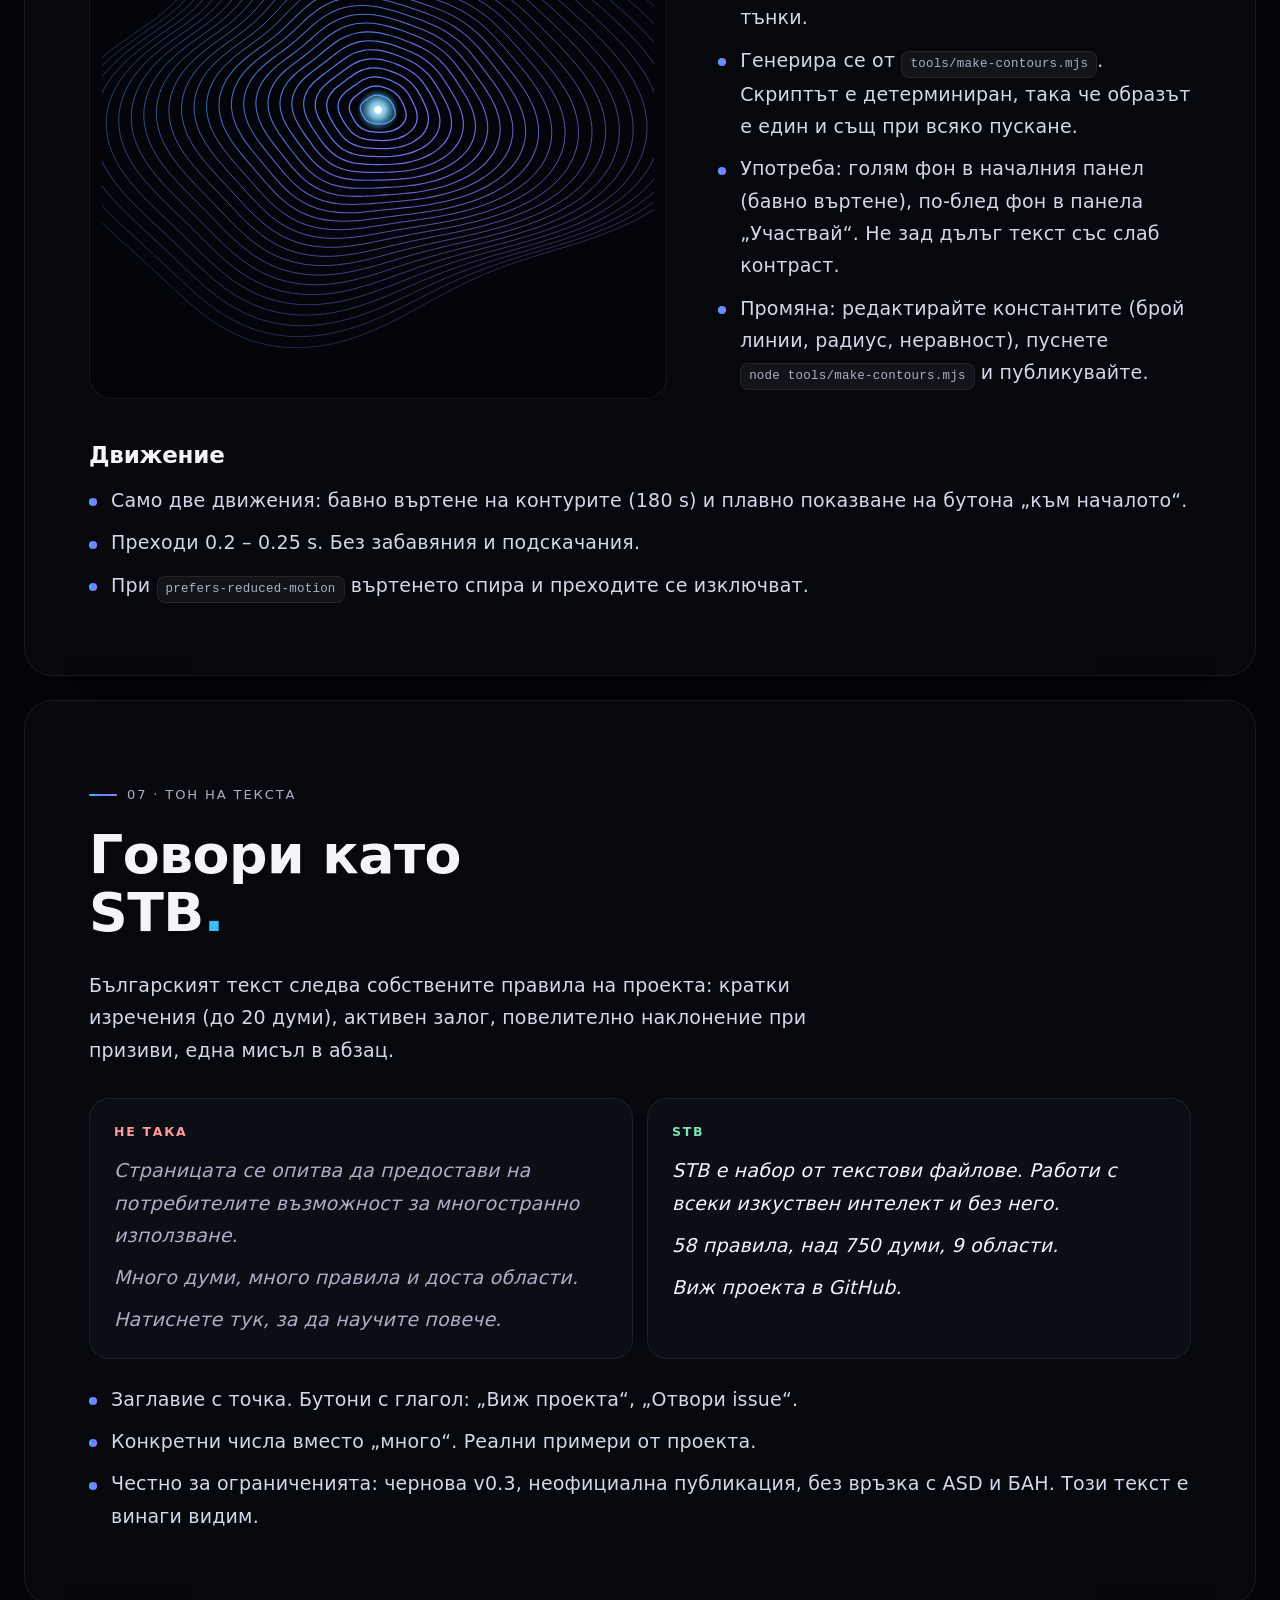
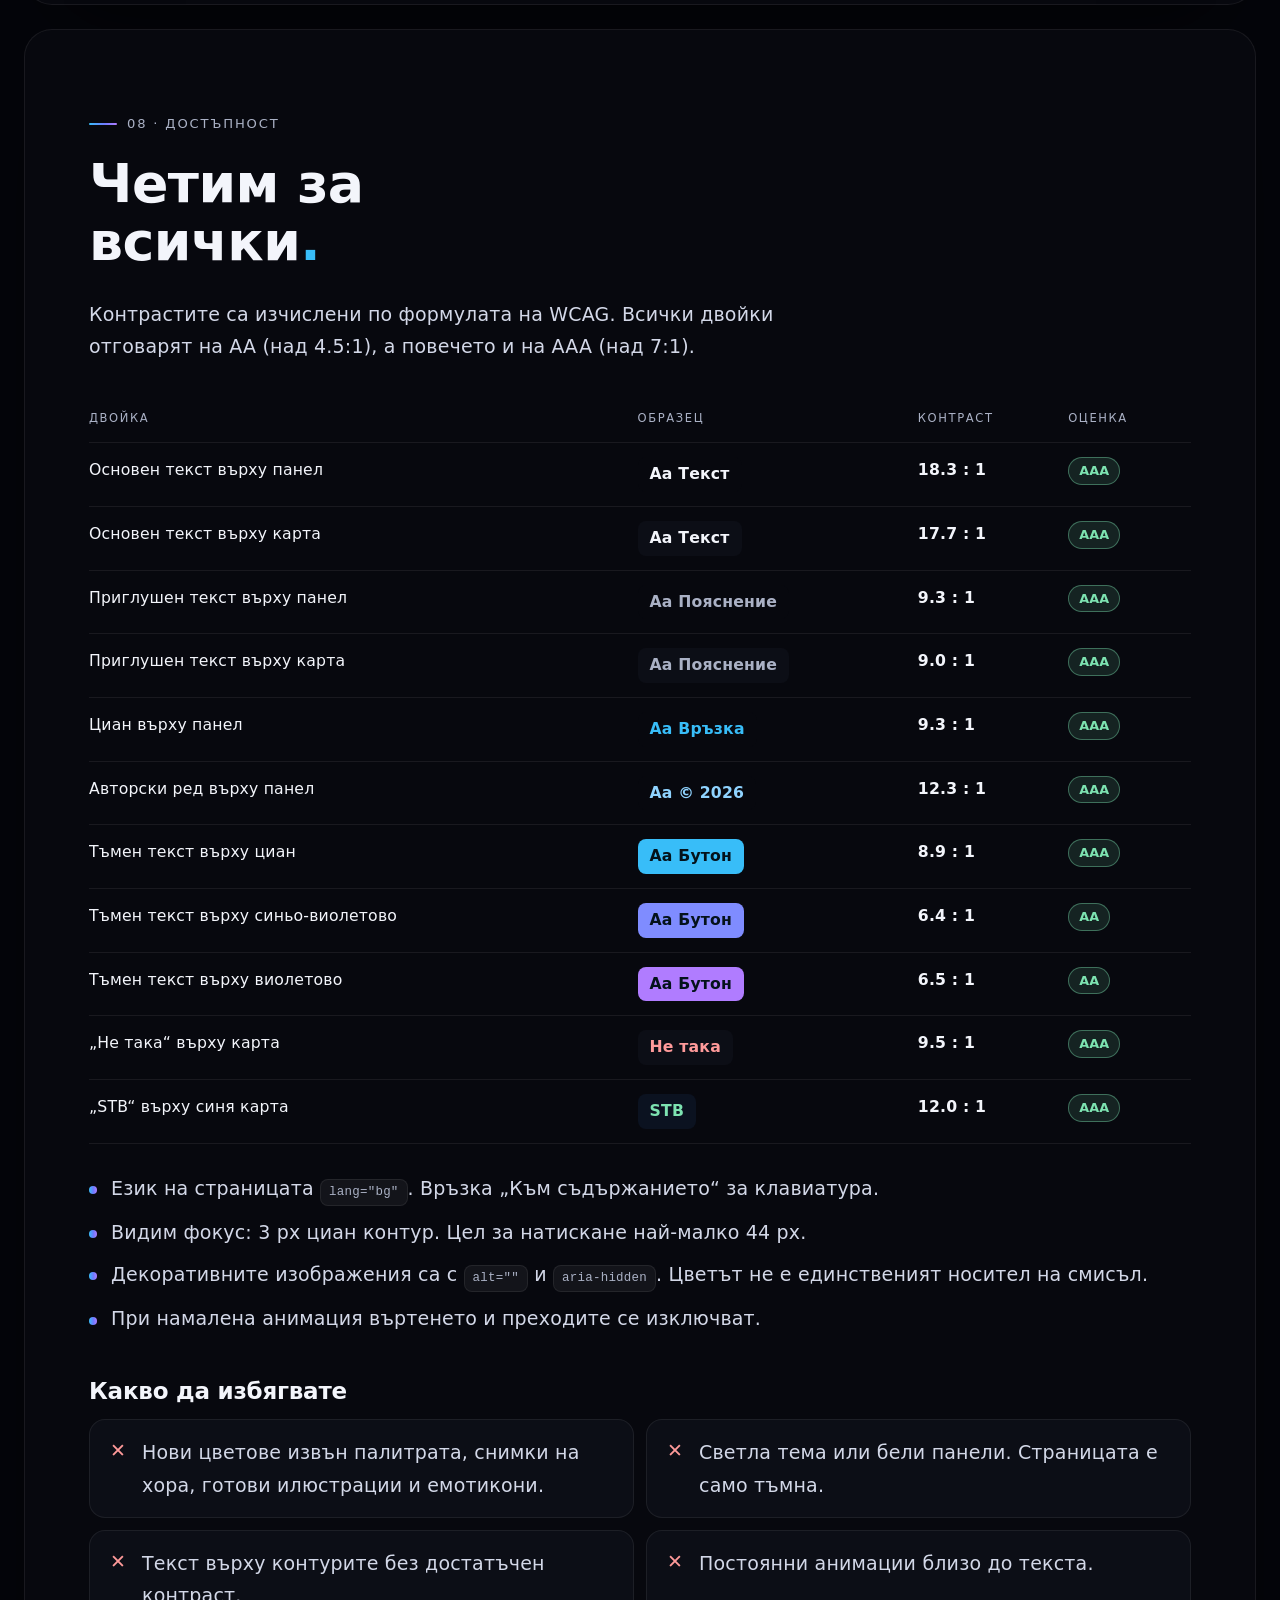
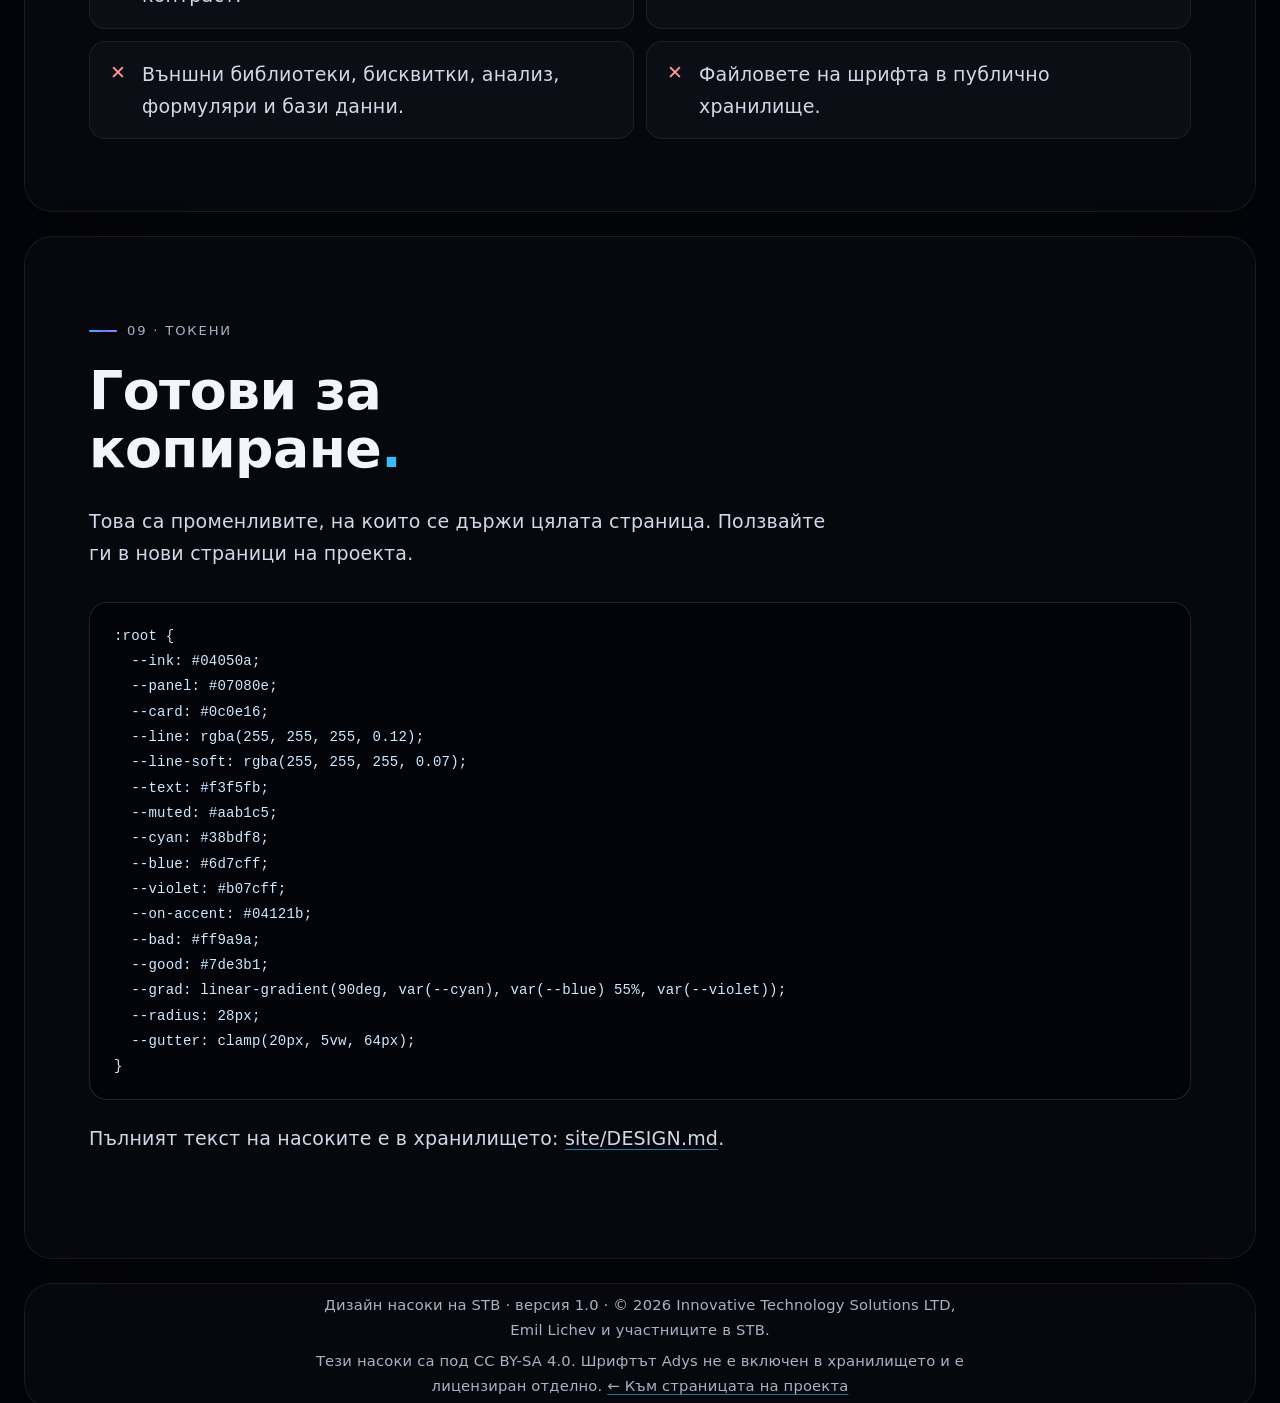
==== commit e7265b97: "Release v0.3: automotive and railway packs, maintenance-instruction analysis, stricter vocabulary - " ====
--- a/site/design/index.html
+++ b/site/design/index.html
@@ -130,8 +130,8 @@
     <div class="row"><div class="lbl"><b>H3</b>1.35 – 1.8rem<br>тегло 700</div><p class="smp" style="font-size:1.6rem;font-weight:700">А при нас?</p></div>
     <div class="row"><div class="lbl"><b>Увод (lead)</b>clamp(1.15rem, 1.1vw + .9rem, 1.4rem)<br>ред 1.6</div><p class="smp lead" style="margin:0">STB е контролиран български език за технически текстове.</p></div>
     <div class="row"><div class="lbl"><b>Основен текст</b>clamp(1.0625rem, .4vw + 1rem, 1.1875rem)<br>ред 1.7 · разстояние .01em</div><p class="smp">Кратки изречения, една мисъл в абзац и конкретни числа вместо „много“. Редът е до 62 знака.</p></div>
-    <div class="row"><div class="lbl"><b>Горен надпис</b>.82rem · главни букви<br>разстояние .14em · тегло 500</div><p class="smp eyebrow" style="margin:0">Отворен проект · v0.2</p></div>
-    <div class="row"><div class="lbl"><b>Пояснение</b>.93 – .98rem<br>цвят <span class="tag">--muted</span></div><p class="smp" style="color:var(--muted);font-size:.96rem">Версия v0.2 е чернова и не е проверена от езиковеди.</p></div>
+    <div class="row"><div class="lbl"><b>Горен надпис</b>.82rem · главни букви<br>разстояние .14em · тегло 500</div><p class="smp eyebrow" style="margin:0">Отворен проект · v0.3</p></div>
+    <div class="row"><div class="lbl"><b>Пояснение</b>.93 – .98rem<br>цвят <span class="tag">--muted</span></div><p class="smp" style="color:var(--muted);font-size:.96rem">Версия v0.3 е чернова и не е проверена от езиковеди.</p></div>
   </div>
   <p class="sec-intro" style="margin-top:18px">Заглавията са кратки и завършват с точка в цвят <span class="tag">--cyan</span>. Заглавията ползват <span class="tag">text-wrap: balance</span>, абзаците <span class="tag">pretty</span>. Резервен шрифт: Segoe UI, system-ui. Бележката за шрифта с връзка към www.adysfont.com остава в подвала.</p>
 </section>
@@ -306,14 +306,14 @@
     </ul></div>
     <div class="box yes"><h4>STB</h4><ul>
       <li>STB е набор от текстови файлове. Работи с всеки изкуствен интелект и без него.</li>
-      <li>58 правила, над 650 думи, 7 области.</li>
+      <li>58 правила, над 750 думи, 9 области.</li>
       <li>Виж проекта в GitHub.</li>
     </ul></div>
   </div>
   <ul class="facts-list" style="margin-top:24px">
     <li>Заглавие с точка. Бутони с глагол: „Виж проекта“, „Отвори issue“.</li>
     <li>Конкретни числа вместо „много“. Реални примери от проекта.</li>
-    <li>Честно за ограниченията: чернова v0.2, неофициална публикация, без връзка с ASD и БАН. Този текст е винаги видим.</li>
+    <li>Честно за ограниченията: чернова v0.3, неофициална публикация, без връзка с ASD и БАН. Този текст е винаги видим.</li>
   </ul>
 </section>
 
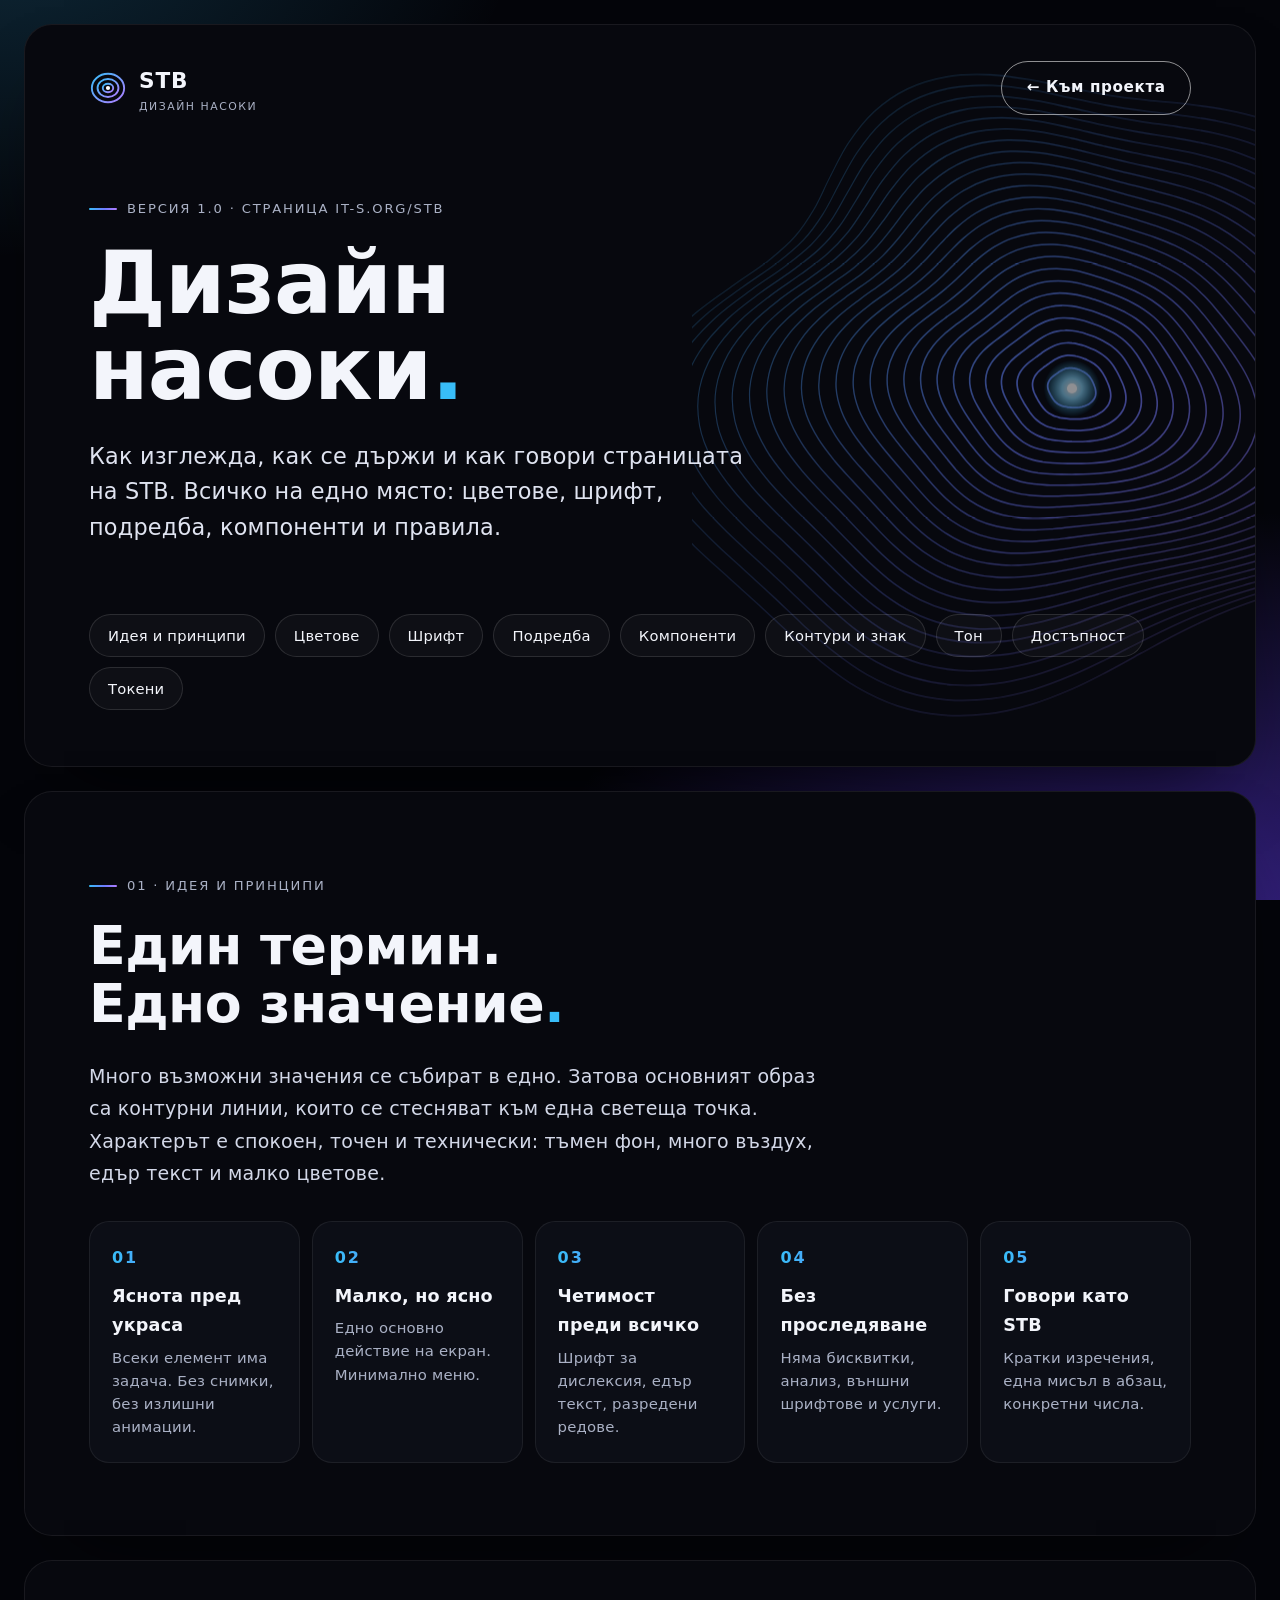
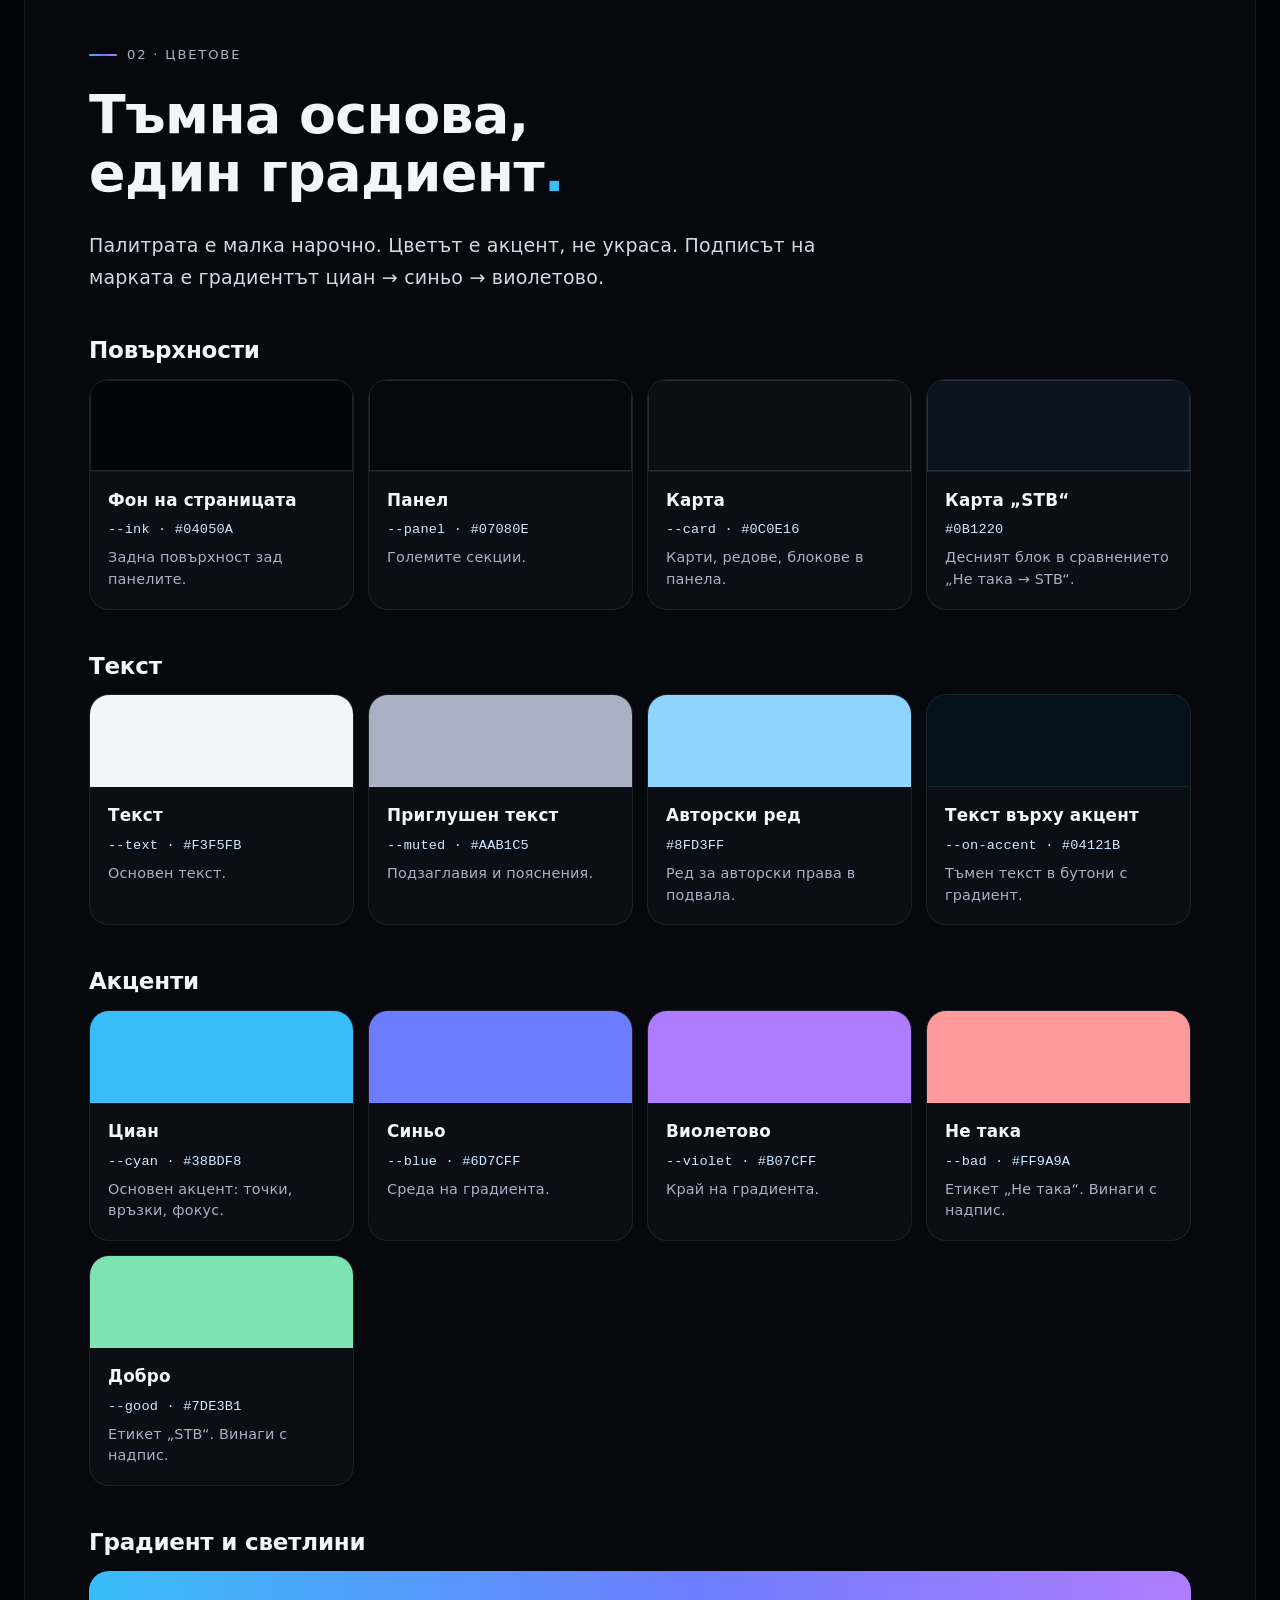
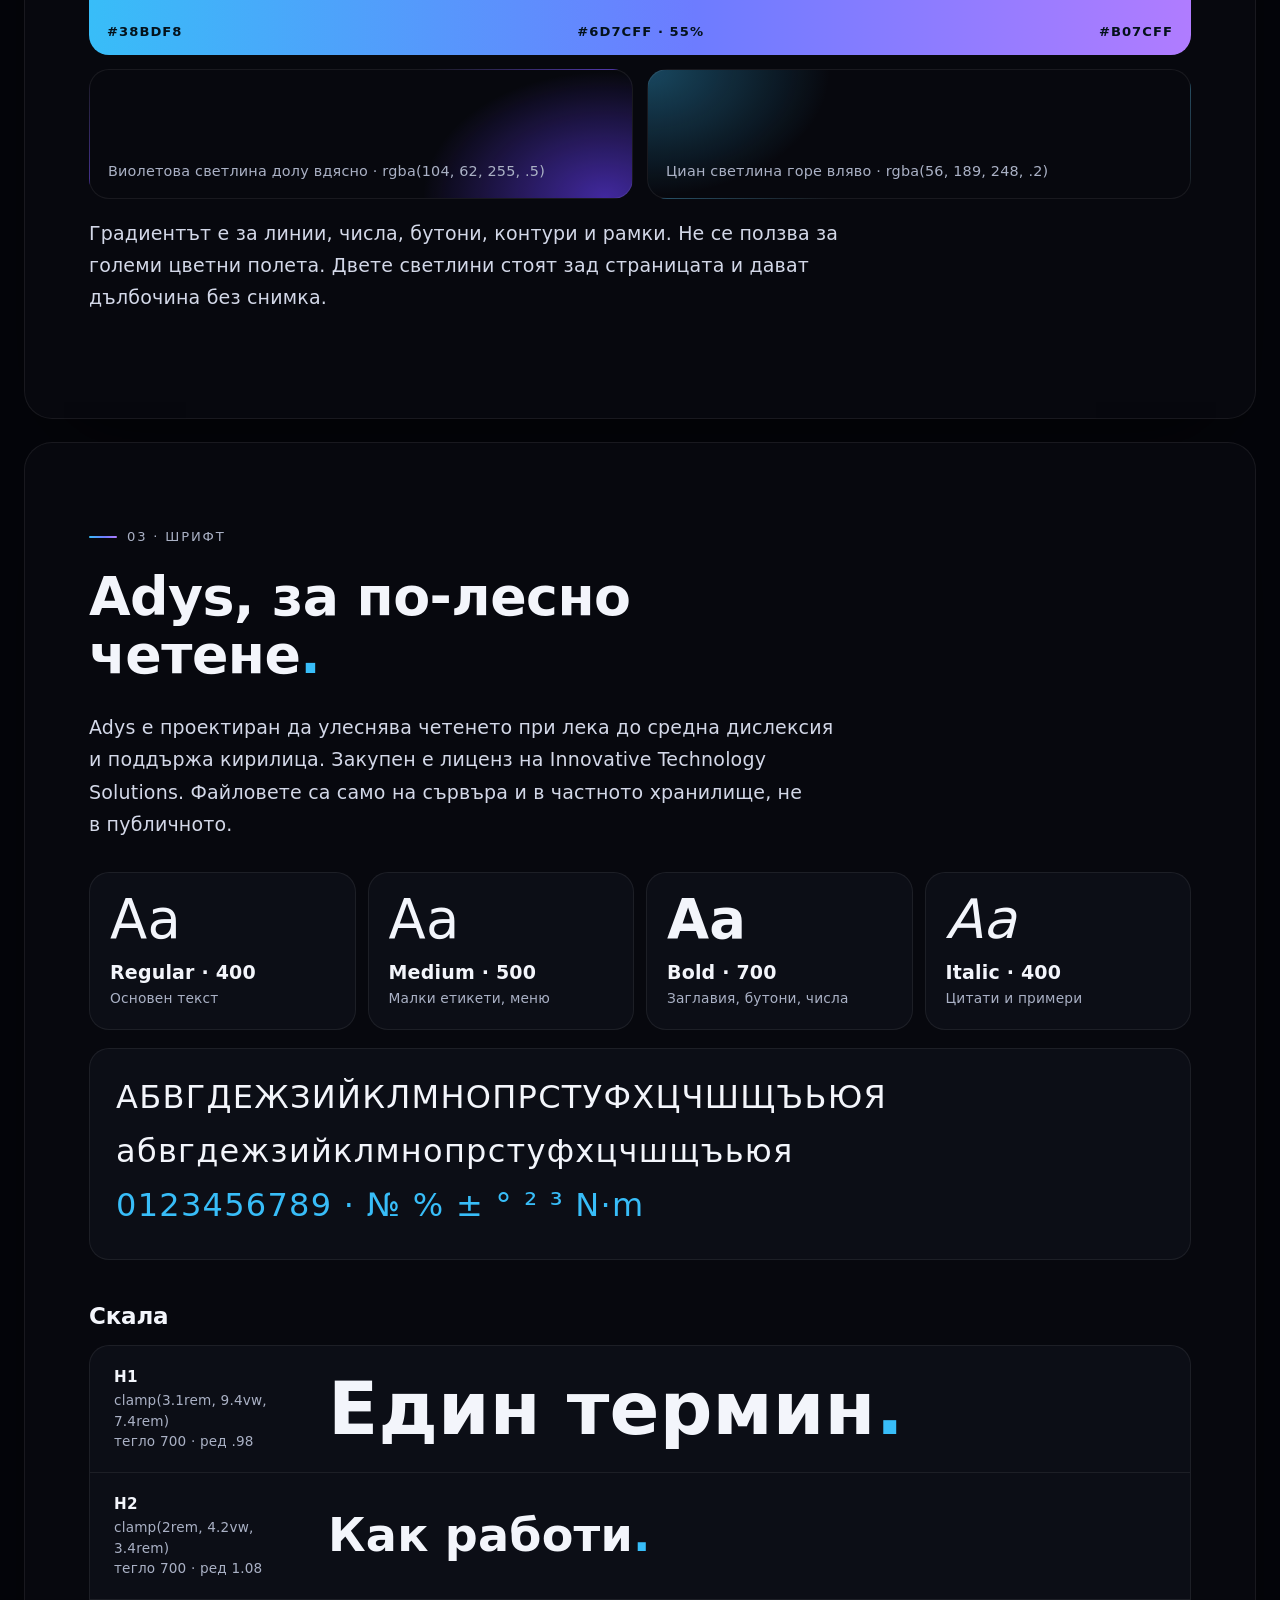
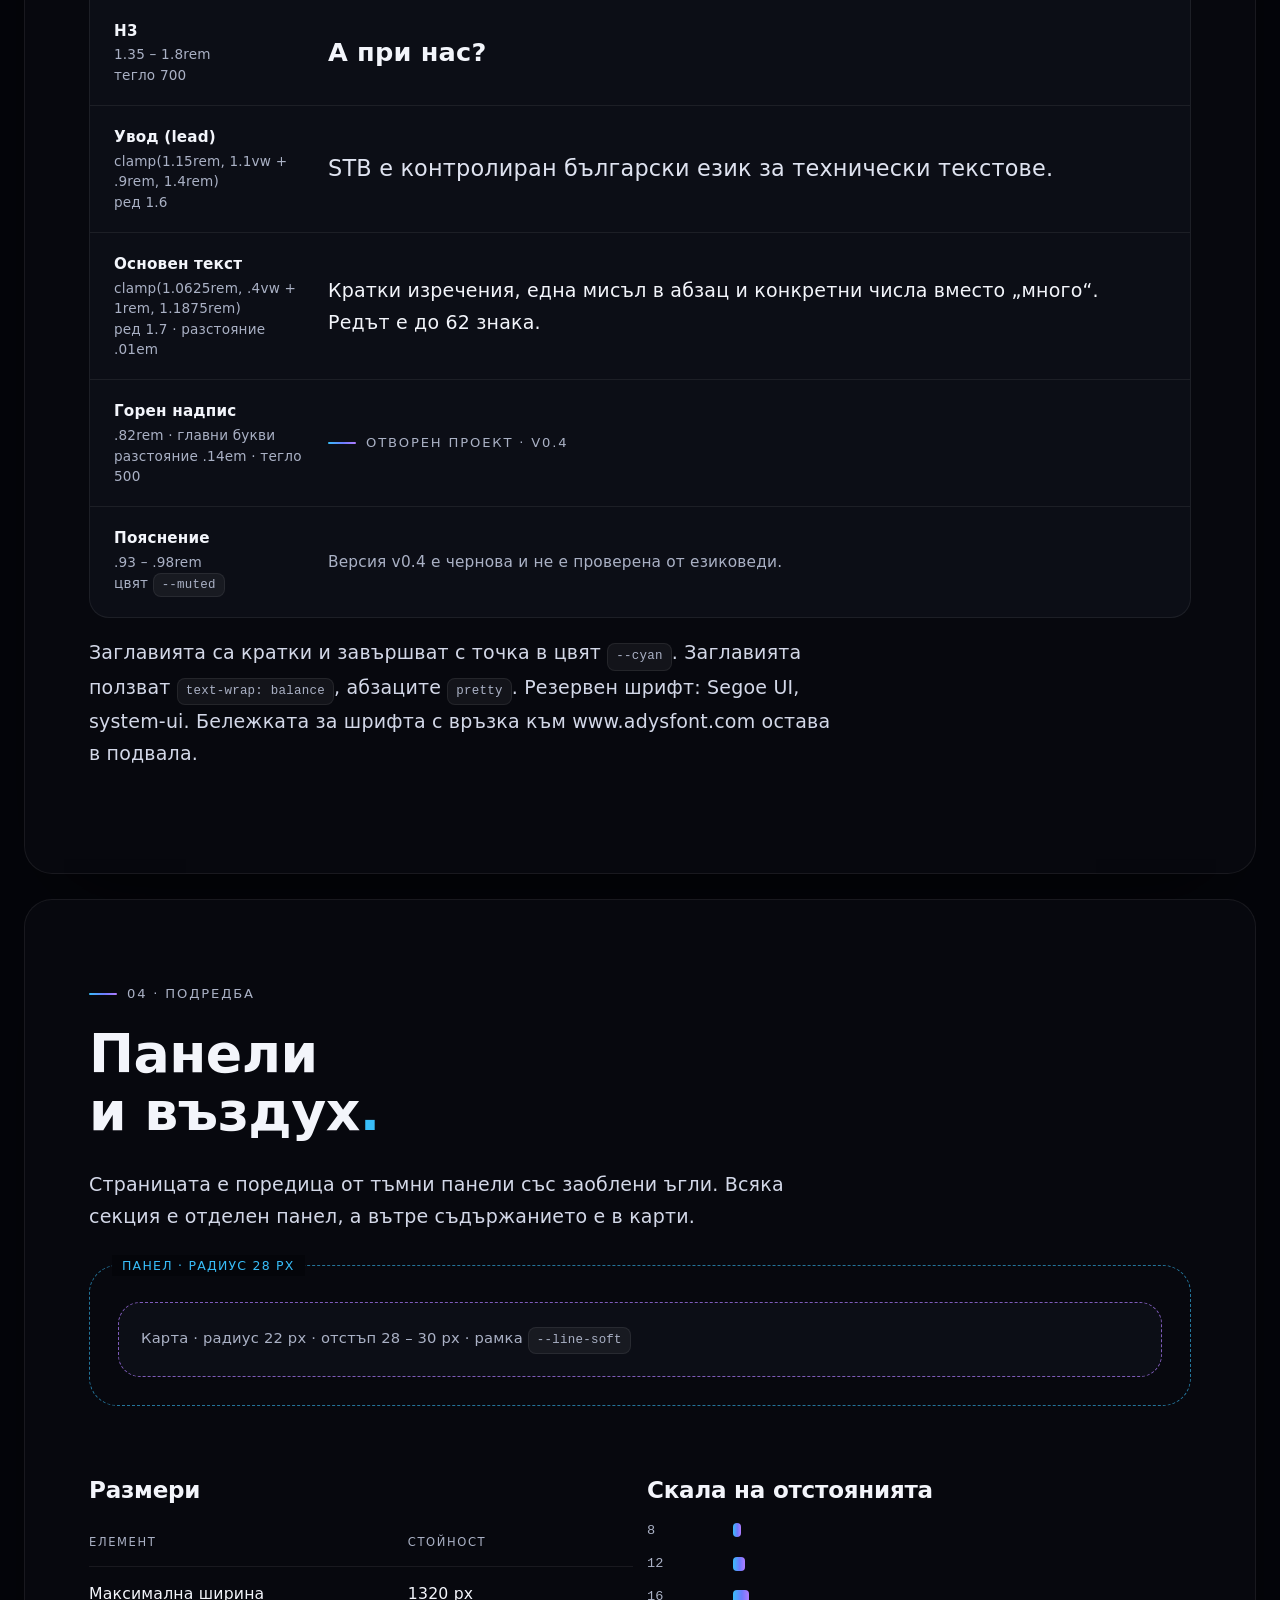
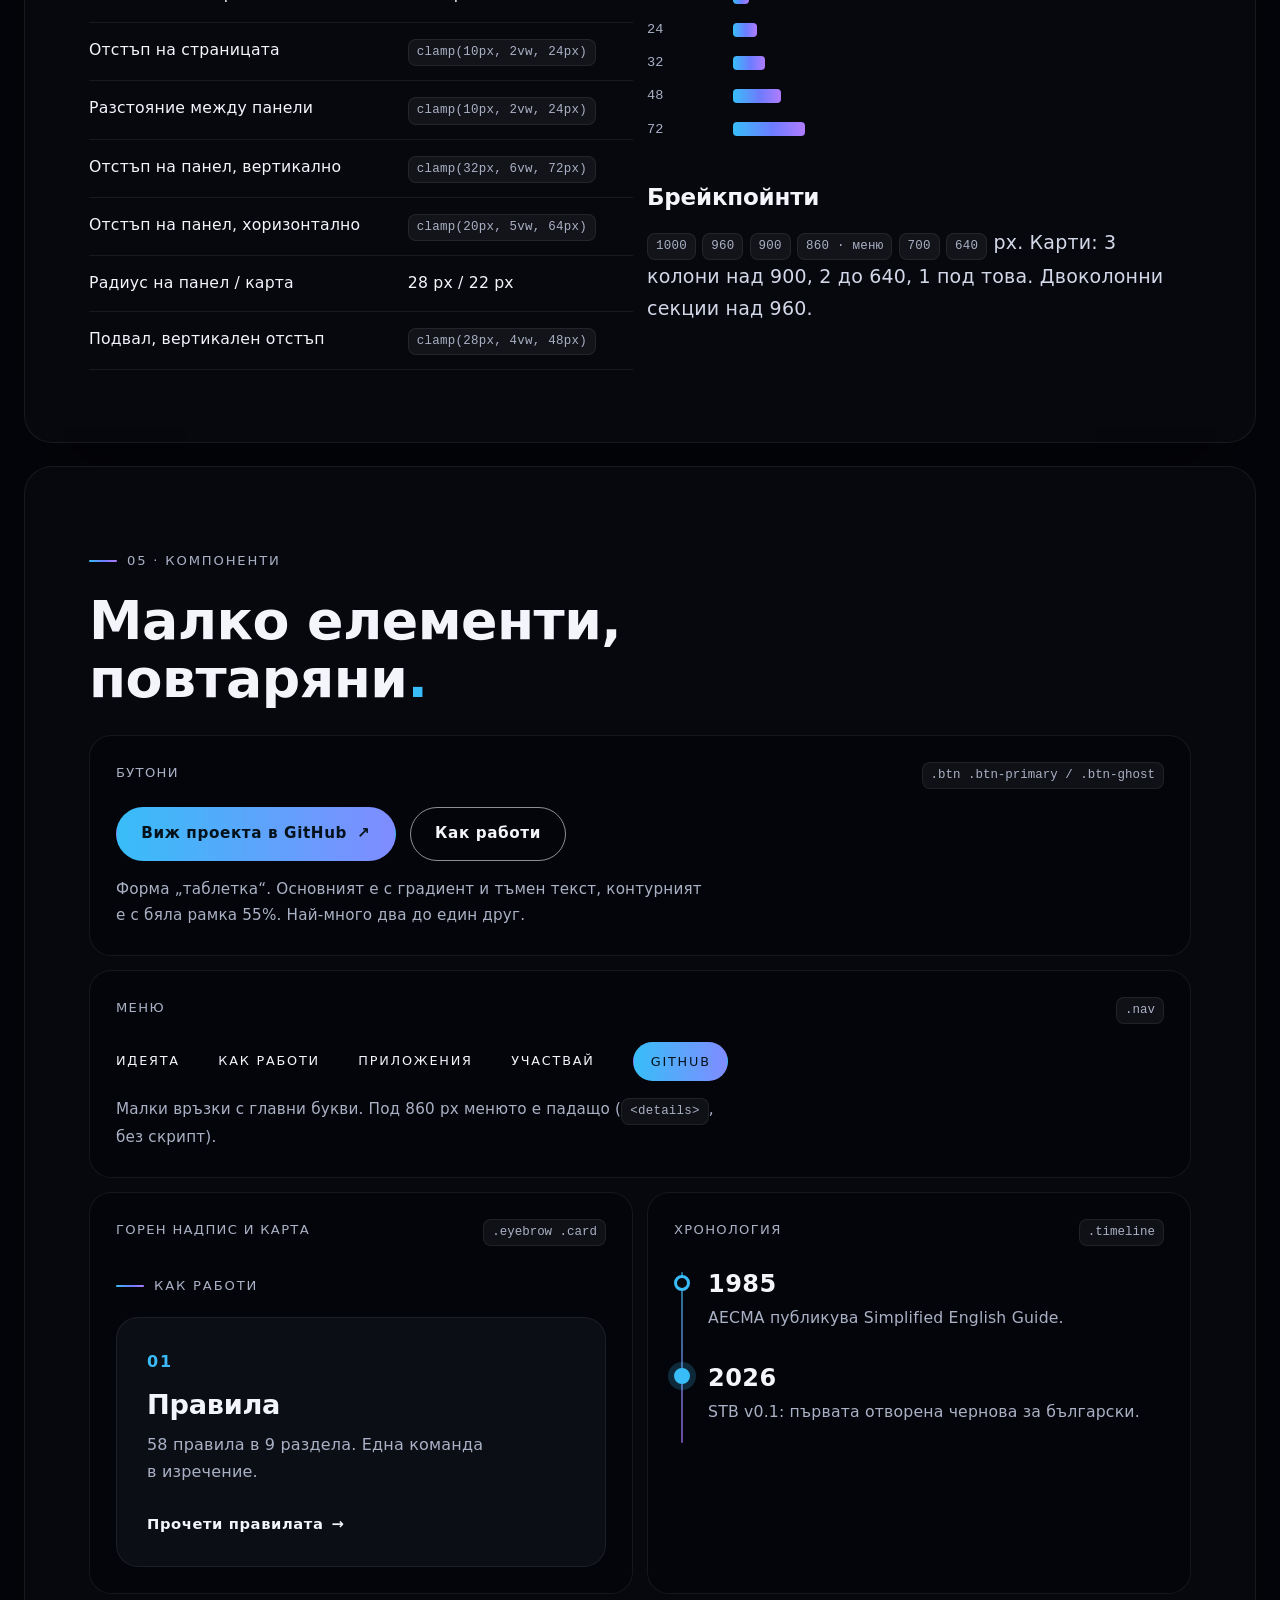
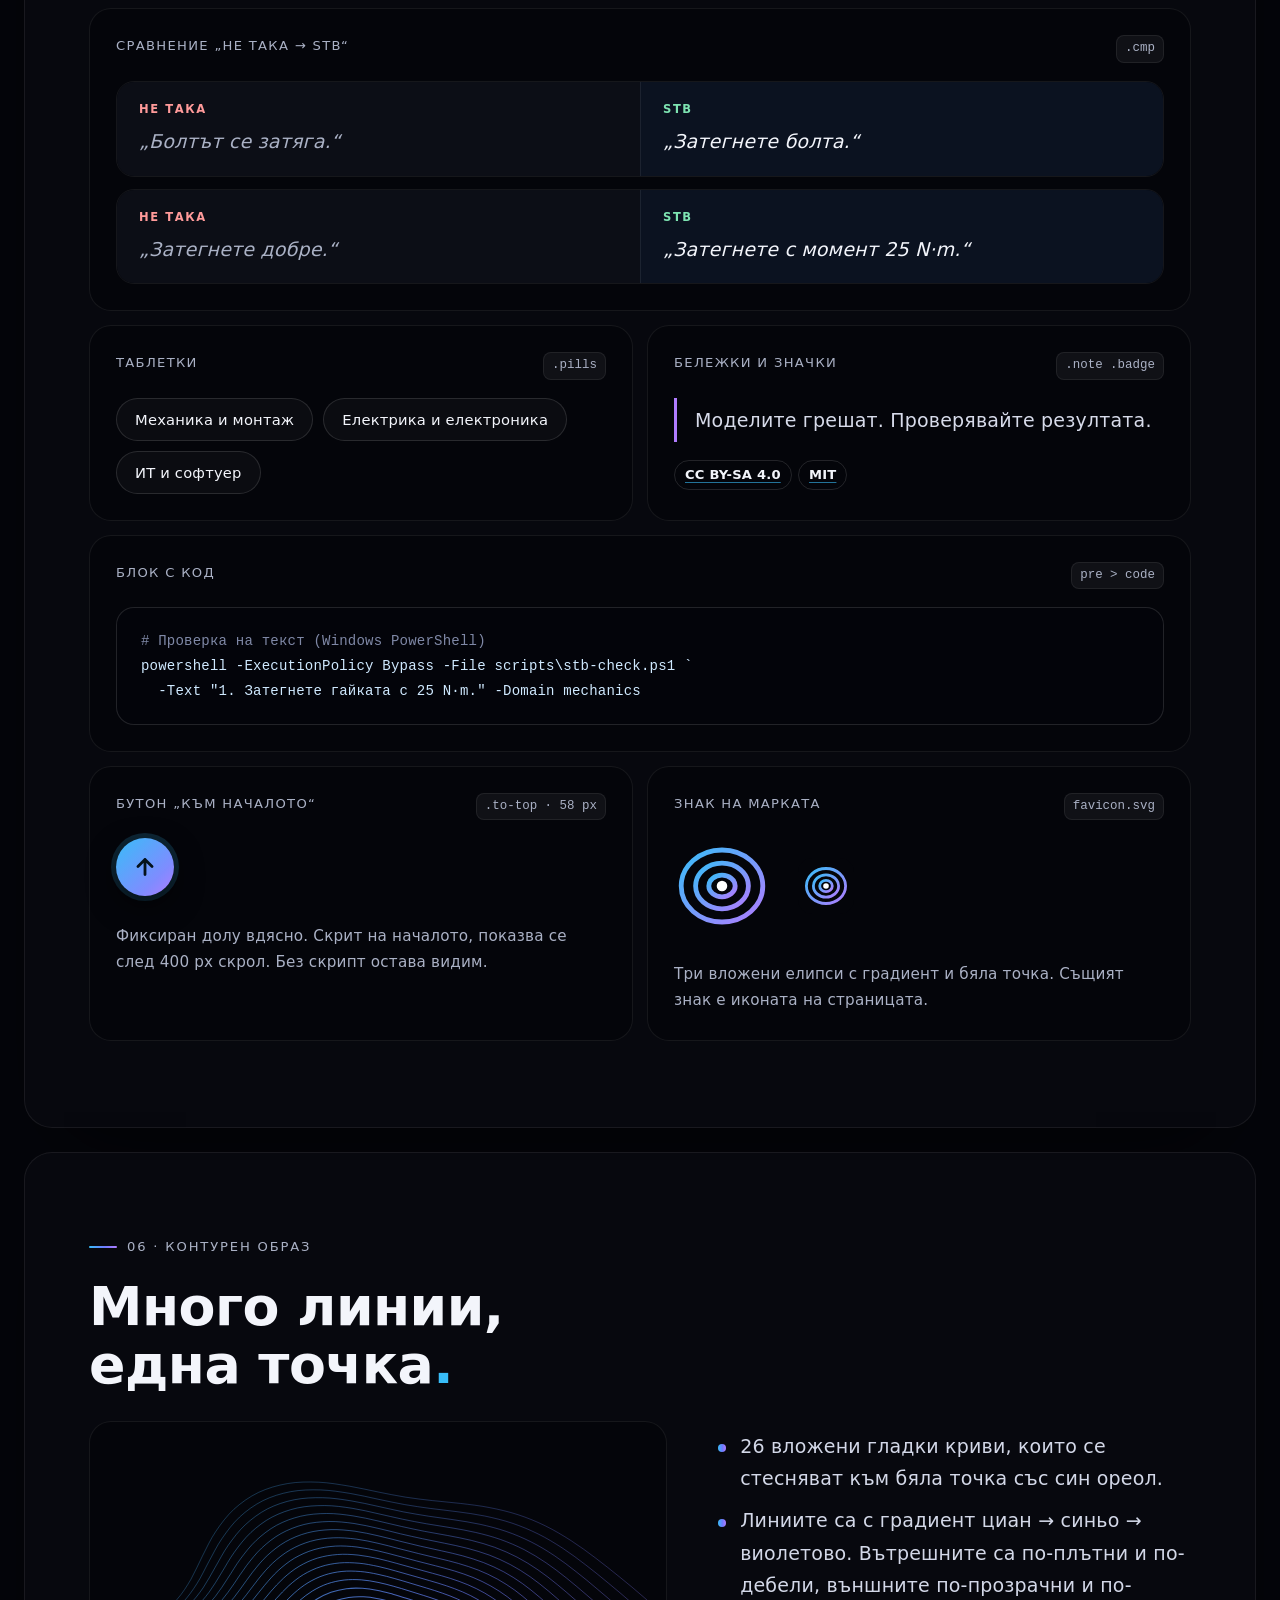
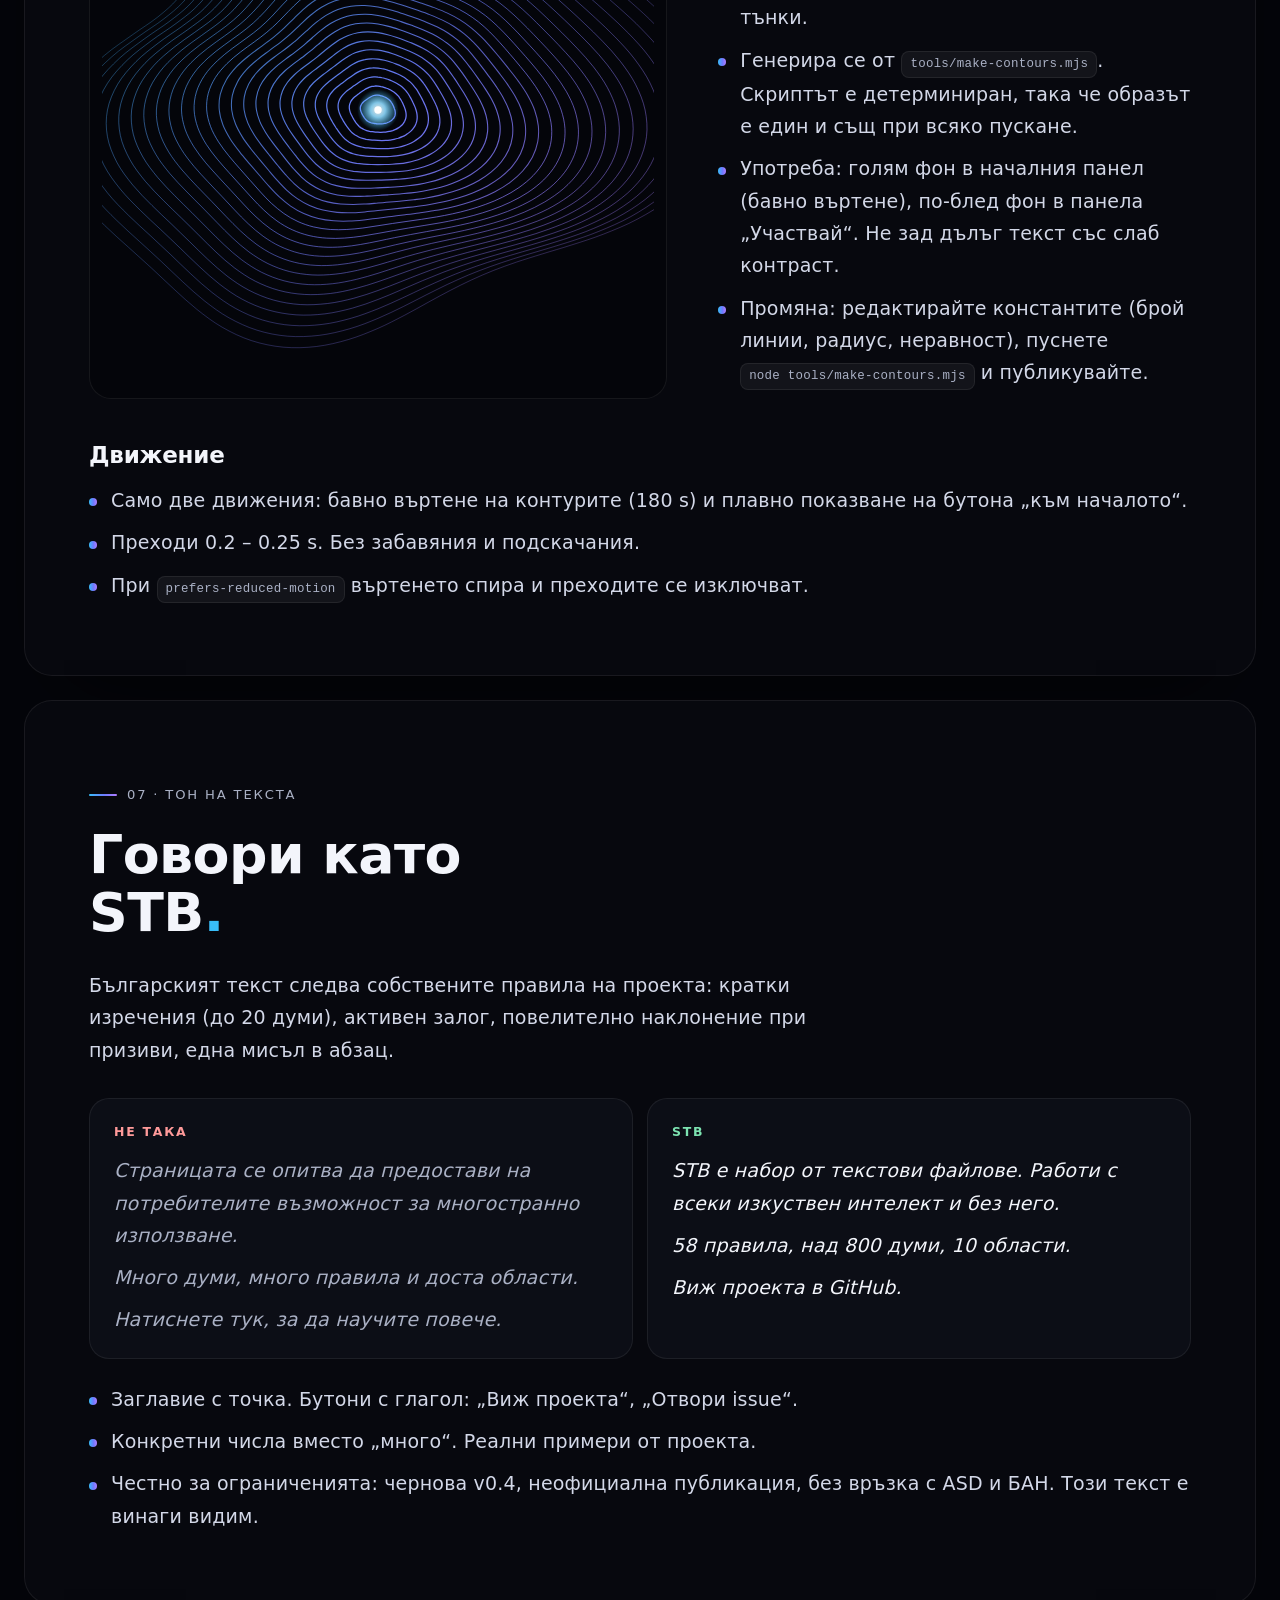
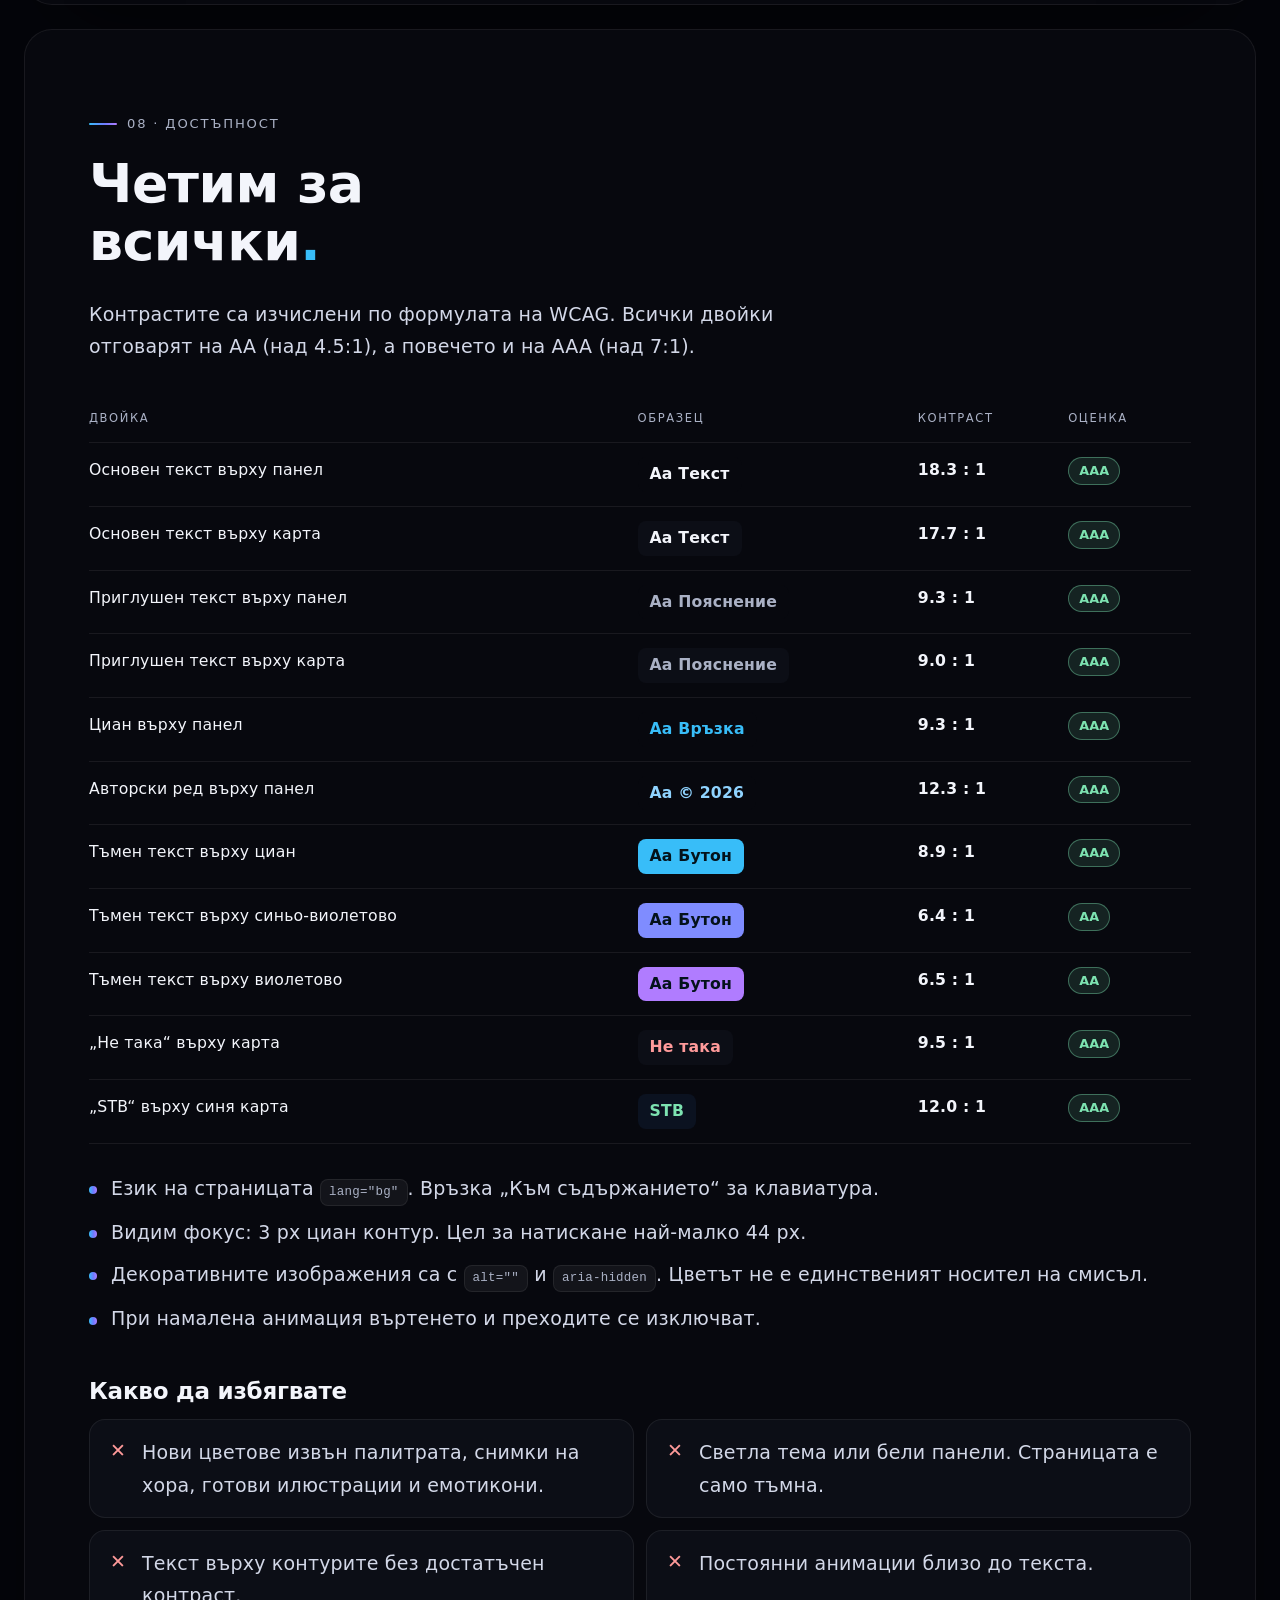
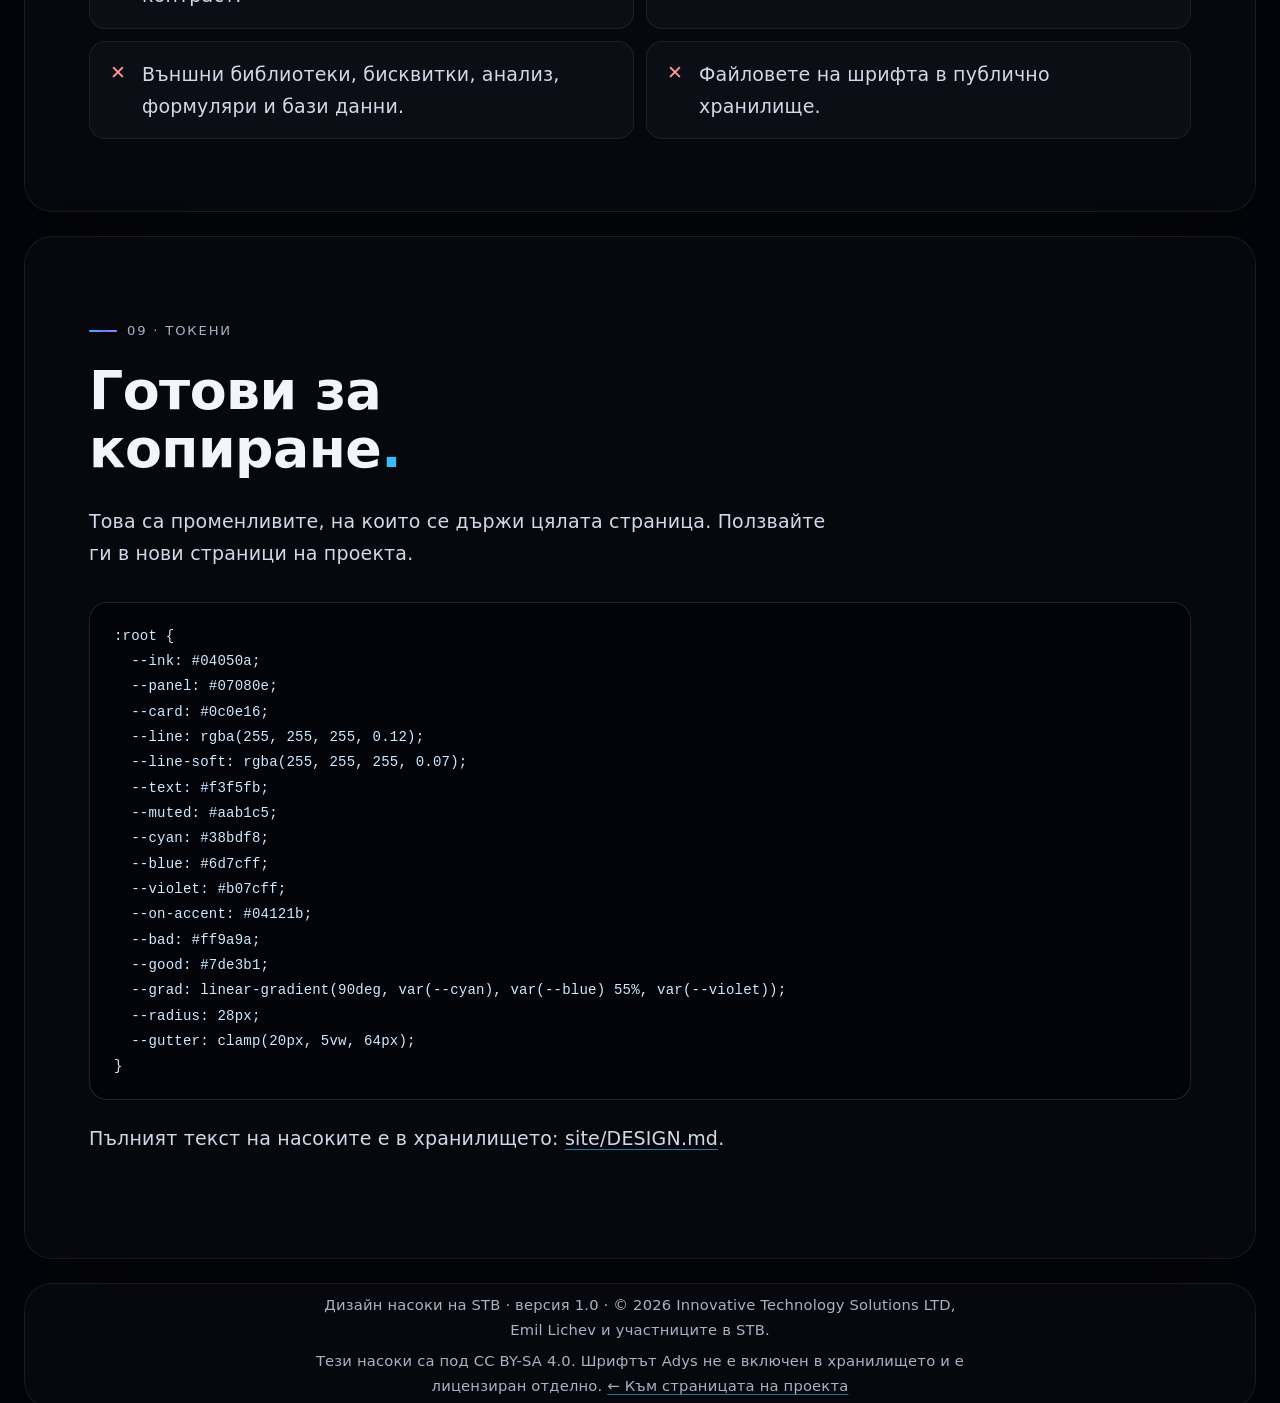
==== commit b361b929: "Release v0.4: furniture and joinery pack, "сглобявам" allowed in the furniture pack - Add furniture " ====
--- a/site/design/index.html
+++ b/site/design/index.html
@@ -130,8 +130,8 @@
     <div class="row"><div class="lbl"><b>H3</b>1.35 – 1.8rem<br>тегло 700</div><p class="smp" style="font-size:1.6rem;font-weight:700">А при нас?</p></div>
     <div class="row"><div class="lbl"><b>Увод (lead)</b>clamp(1.15rem, 1.1vw + .9rem, 1.4rem)<br>ред 1.6</div><p class="smp lead" style="margin:0">STB е контролиран български език за технически текстове.</p></div>
     <div class="row"><div class="lbl"><b>Основен текст</b>clamp(1.0625rem, .4vw + 1rem, 1.1875rem)<br>ред 1.7 · разстояние .01em</div><p class="smp">Кратки изречения, една мисъл в абзац и конкретни числа вместо „много“. Редът е до 62 знака.</p></div>
-    <div class="row"><div class="lbl"><b>Горен надпис</b>.82rem · главни букви<br>разстояние .14em · тегло 500</div><p class="smp eyebrow" style="margin:0">Отворен проект · v0.3</p></div>
-    <div class="row"><div class="lbl"><b>Пояснение</b>.93 – .98rem<br>цвят <span class="tag">--muted</span></div><p class="smp" style="color:var(--muted);font-size:.96rem">Версия v0.3 е чернова и не е проверена от езиковеди.</p></div>
+    <div class="row"><div class="lbl"><b>Горен надпис</b>.82rem · главни букви<br>разстояние .14em · тегло 500</div><p class="smp eyebrow" style="margin:0">Отворен проект · v0.4</p></div>
+    <div class="row"><div class="lbl"><b>Пояснение</b>.93 – .98rem<br>цвят <span class="tag">--muted</span></div><p class="smp" style="color:var(--muted);font-size:.96rem">Версия v0.4 е чернова и не е проверена от езиковеди.</p></div>
   </div>
   <p class="sec-intro" style="margin-top:18px">Заглавията са кратки и завършват с точка в цвят <span class="tag">--cyan</span>. Заглавията ползват <span class="tag">text-wrap: balance</span>, абзаците <span class="tag">pretty</span>. Резервен шрифт: Segoe UI, system-ui. Бележката за шрифта с връзка към www.adysfont.com остава в подвала.</p>
 </section>
@@ -306,14 +306,14 @@
     </ul></div>
     <div class="box yes"><h4>STB</h4><ul>
       <li>STB е набор от текстови файлове. Работи с всеки изкуствен интелект и без него.</li>
-      <li>58 правила, над 750 думи, 9 области.</li>
+      <li>58 правила, над 800 думи, 10 области.</li>
       <li>Виж проекта в GitHub.</li>
     </ul></div>
   </div>
   <ul class="facts-list" style="margin-top:24px">
     <li>Заглавие с точка. Бутони с глагол: „Виж проекта“, „Отвори issue“.</li>
     <li>Конкретни числа вместо „много“. Реални примери от проекта.</li>
-    <li>Честно за ограниченията: чернова v0.3, неофициална публикация, без връзка с ASD и БАН. Този текст е винаги видим.</li>
+    <li>Честно за ограниченията: чернова v0.4, неофициална публикация, без връзка с ASD и БАН. Този текст е винаги видим.</li>
   </ul>
 </section>
 
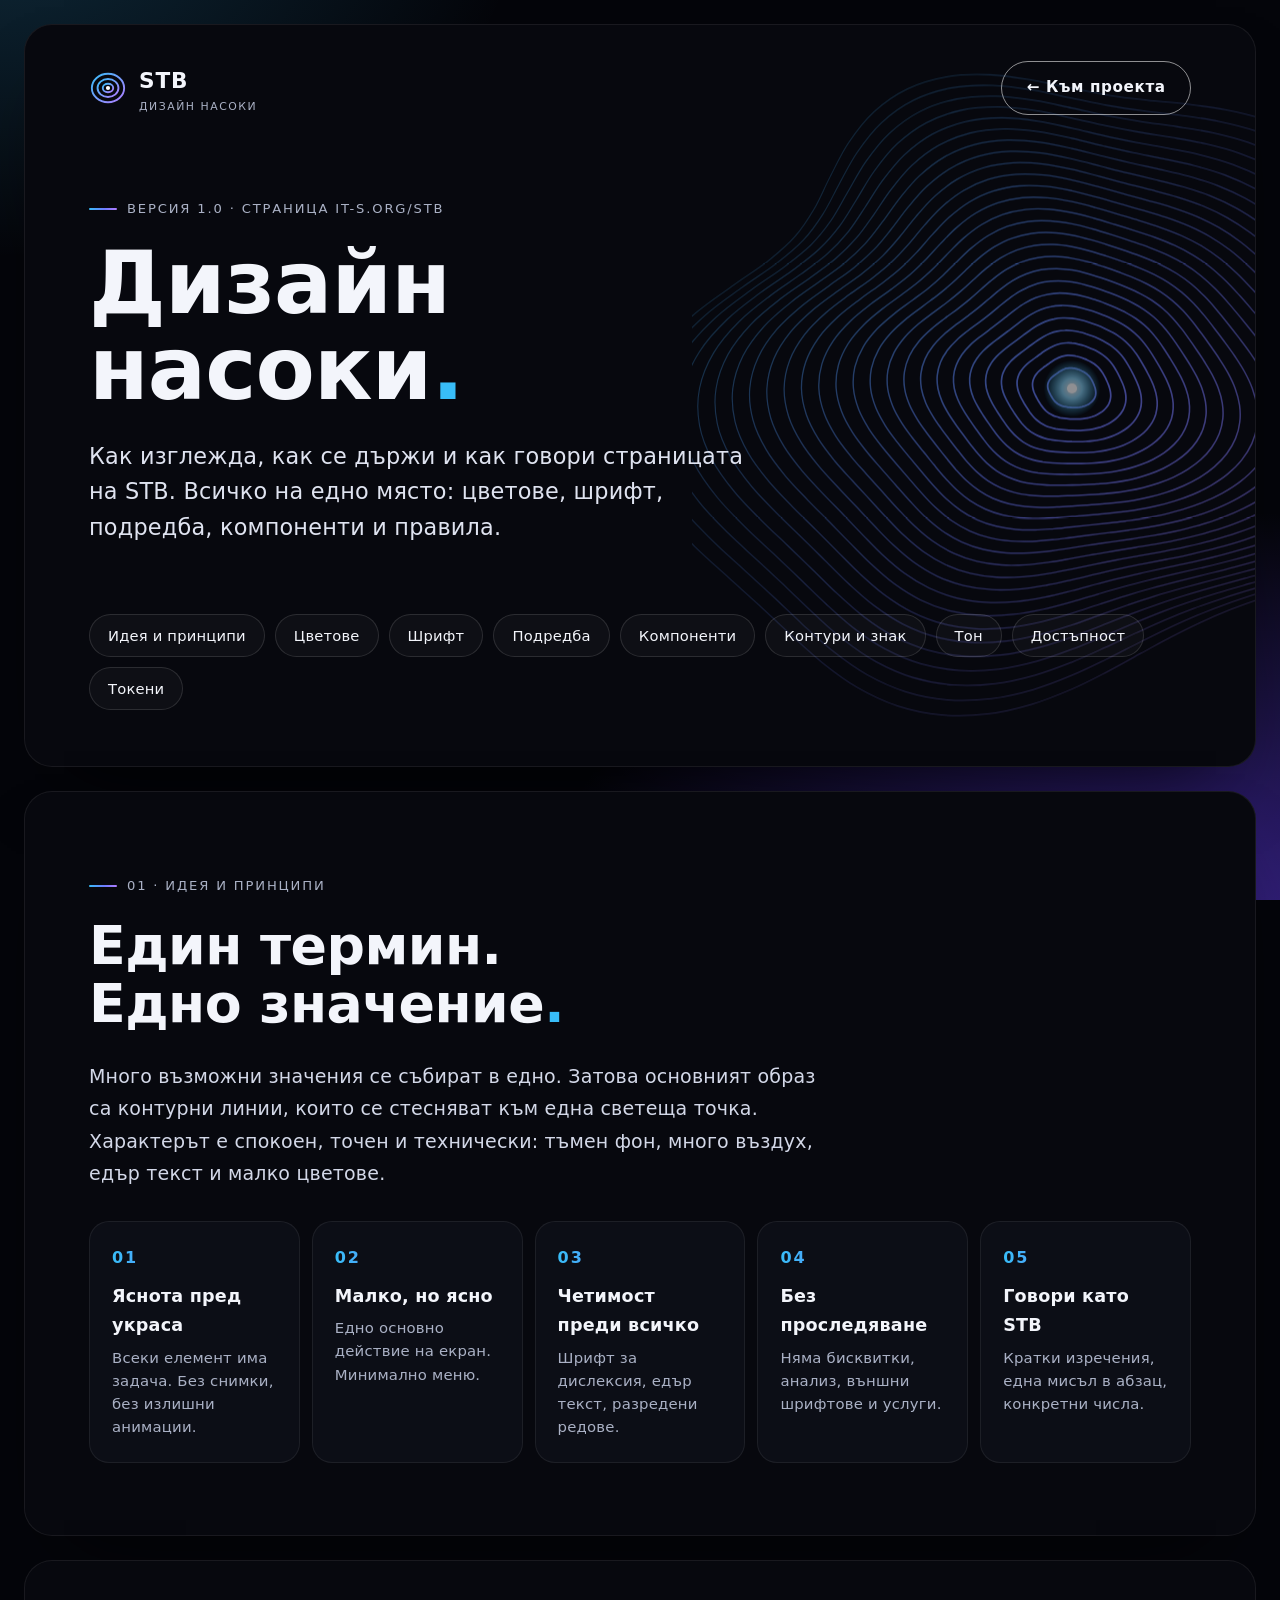
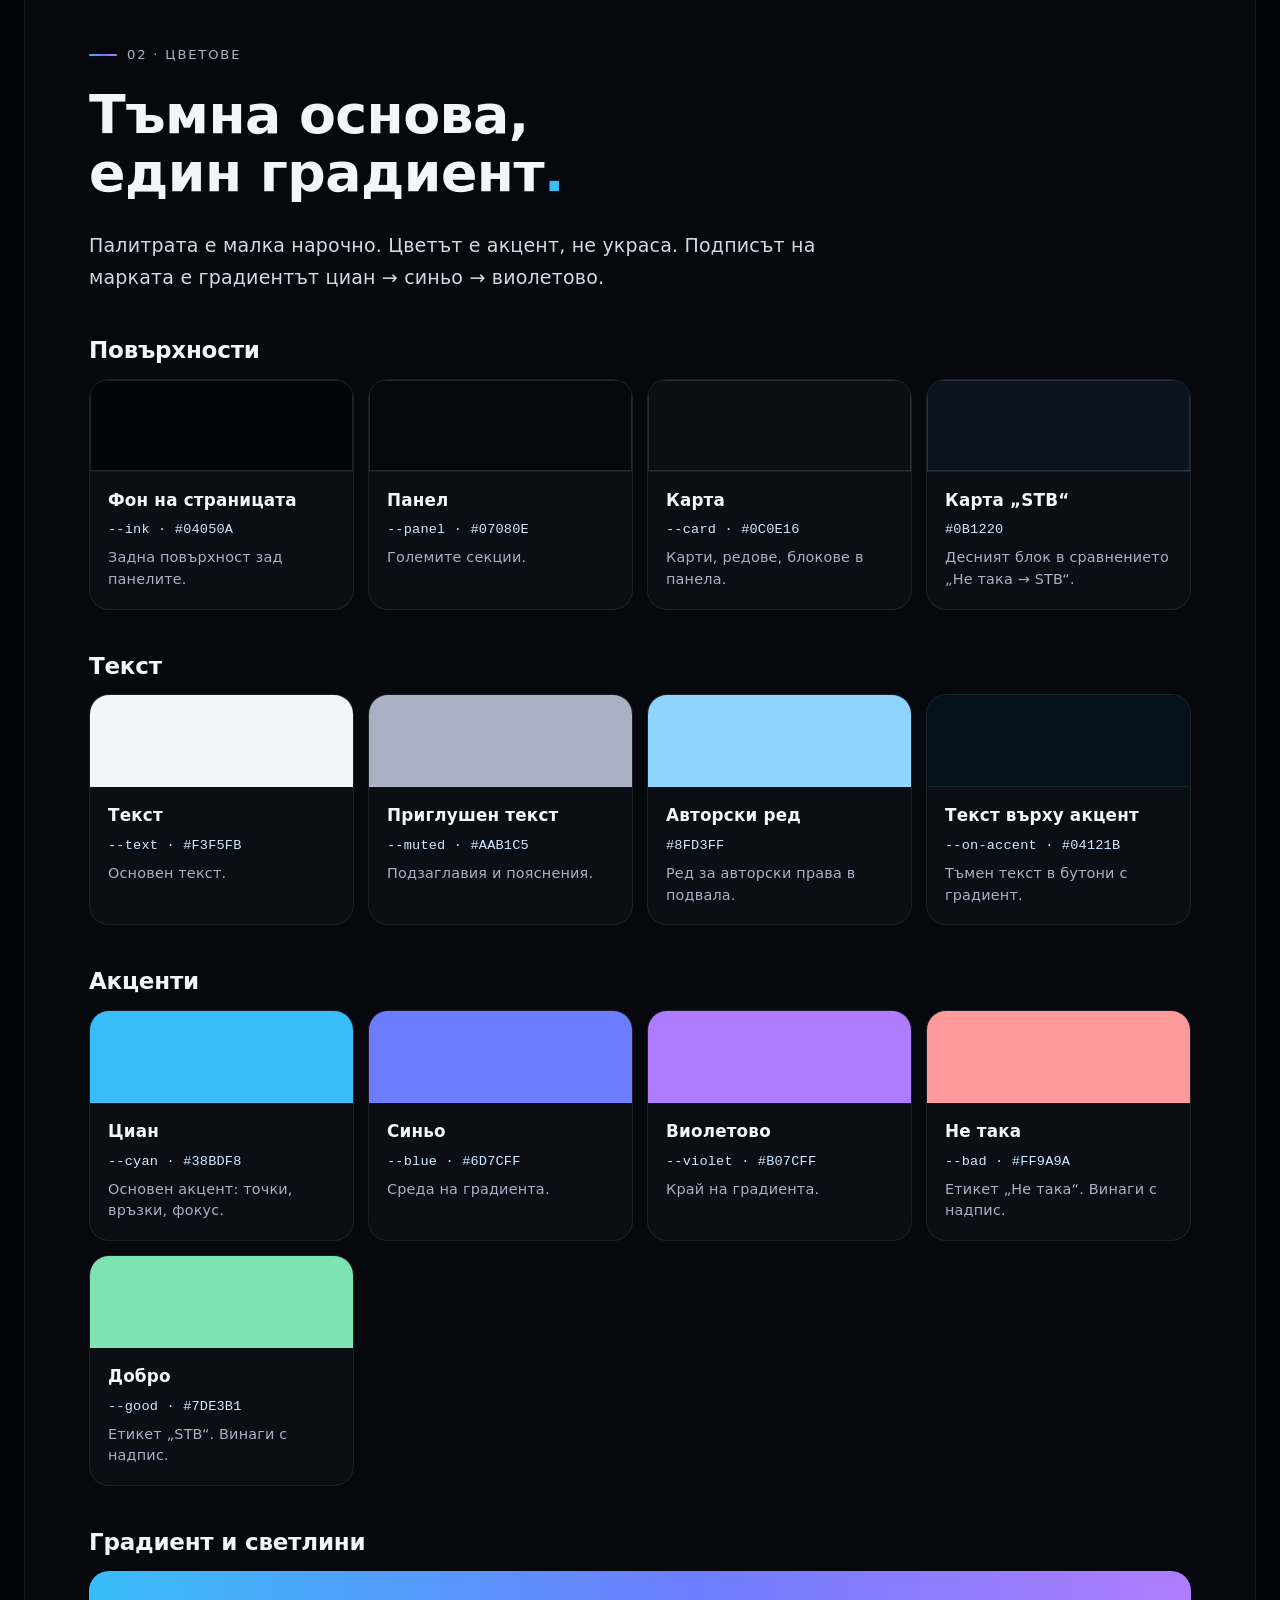
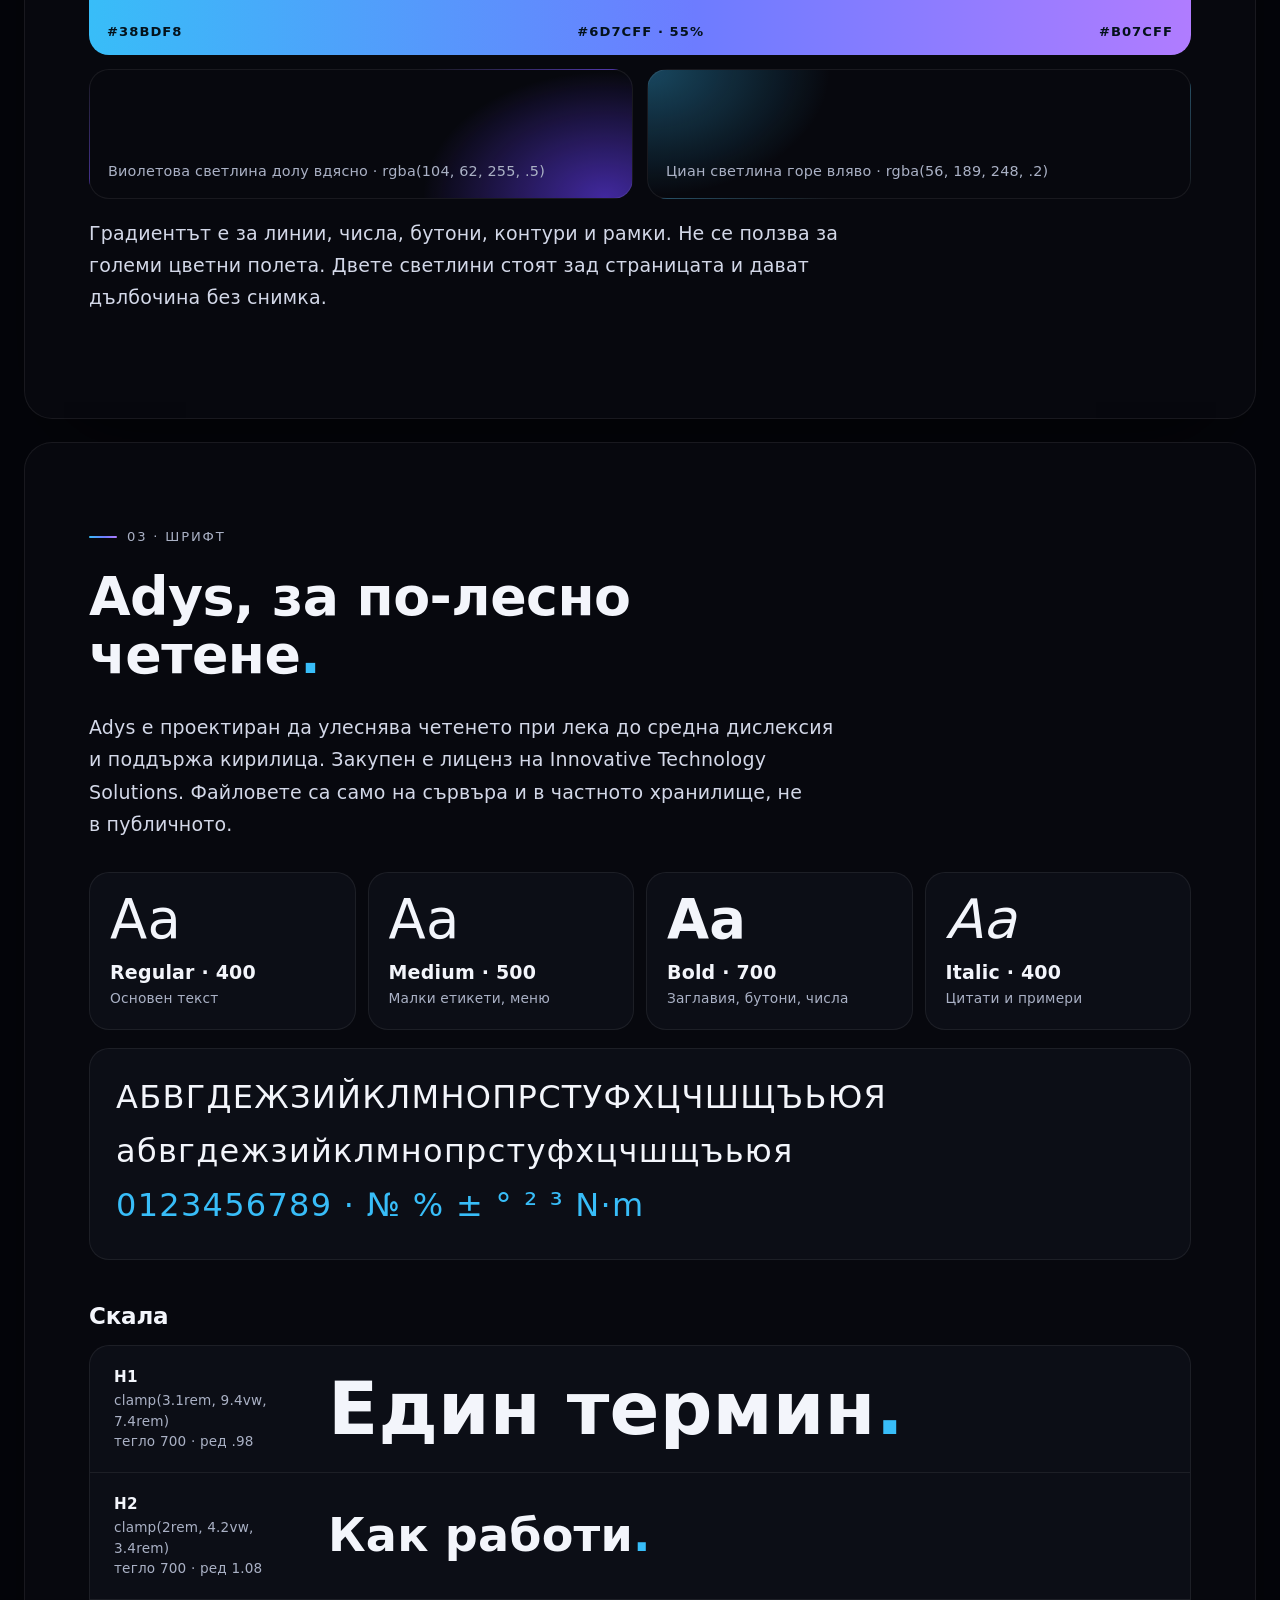
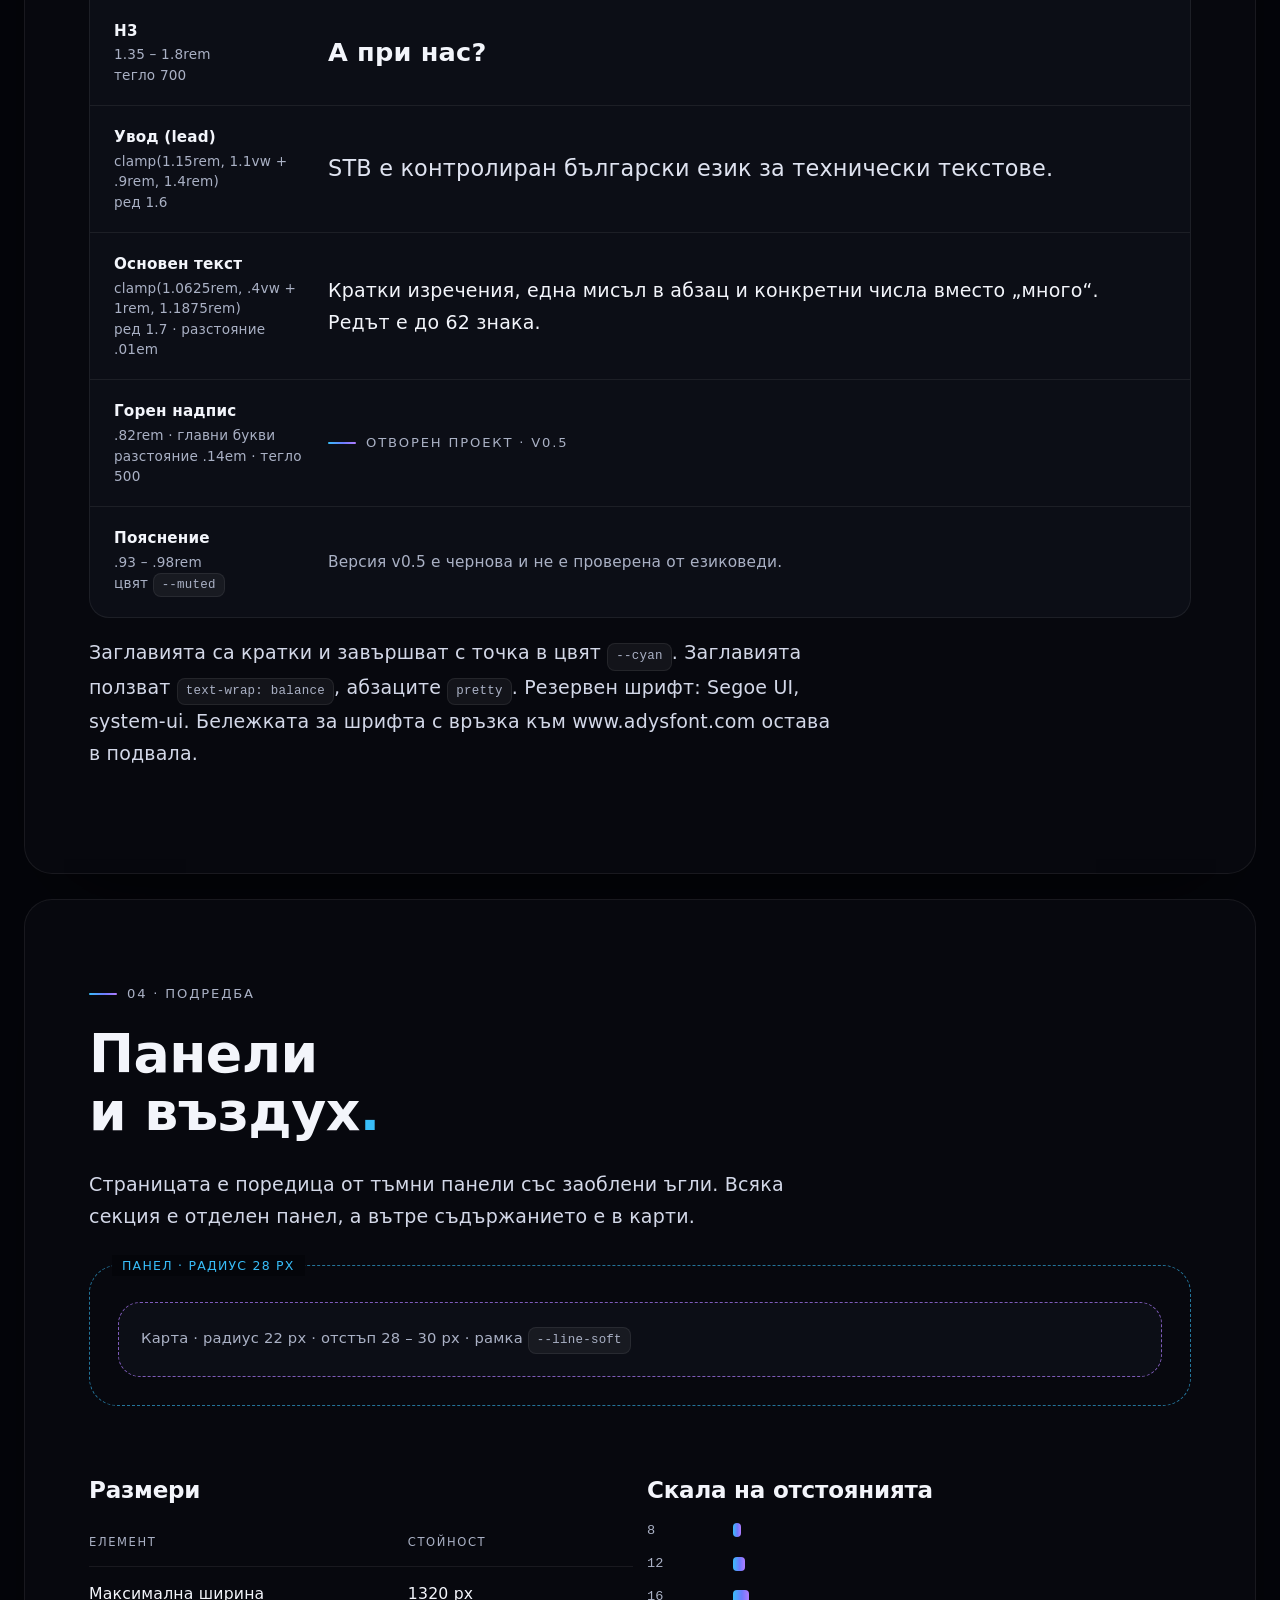
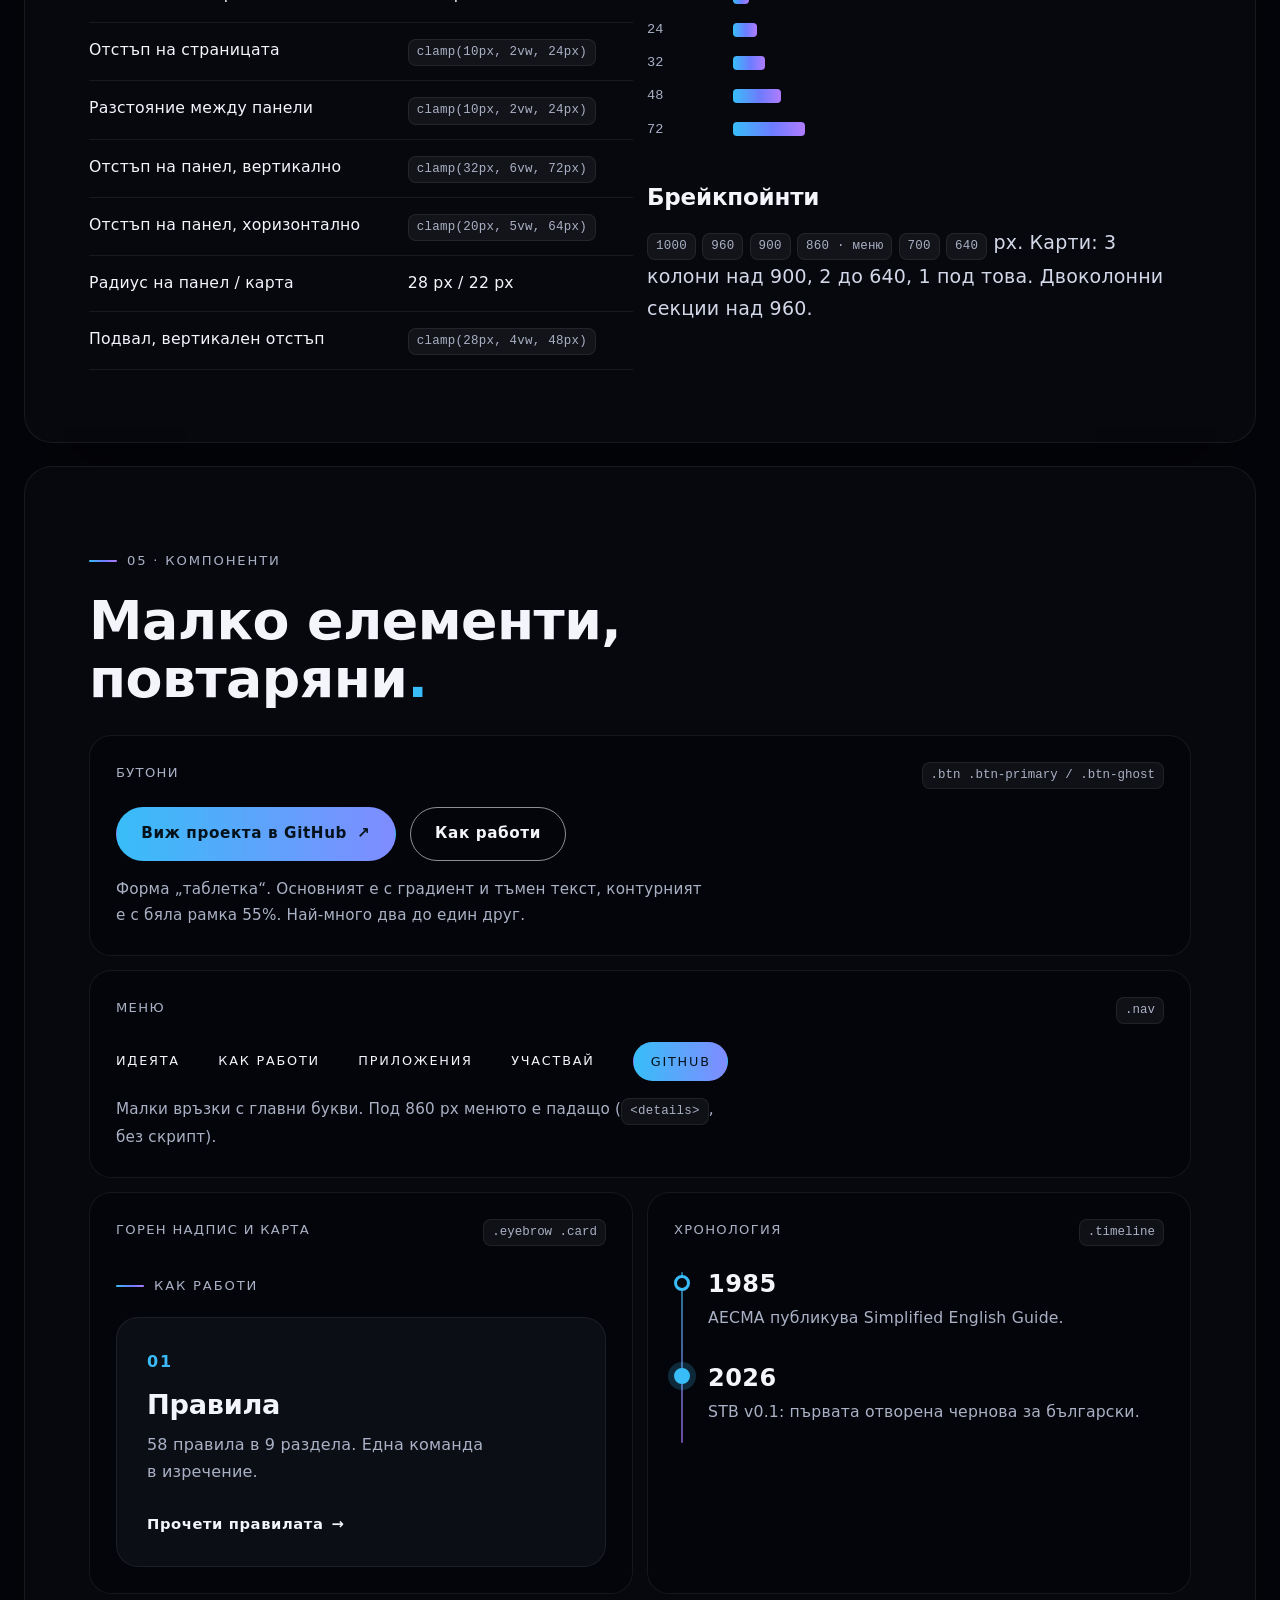
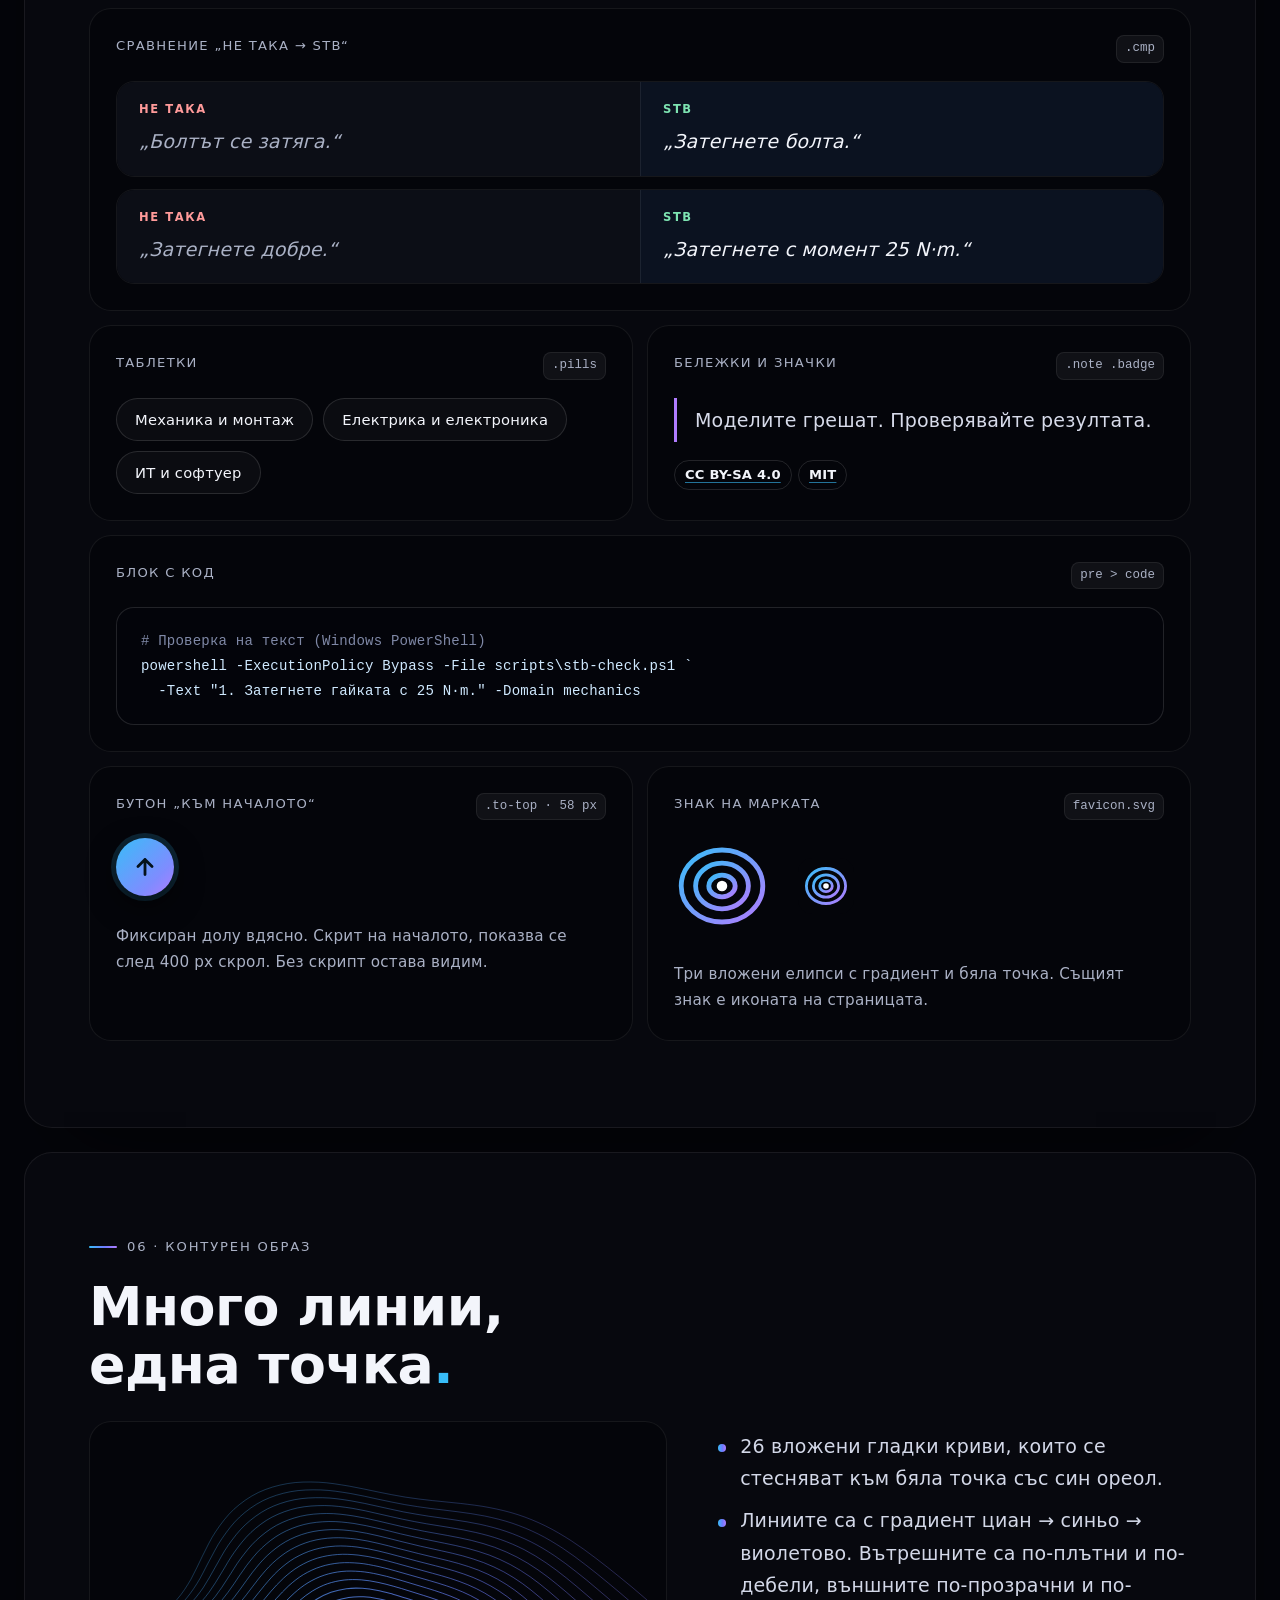
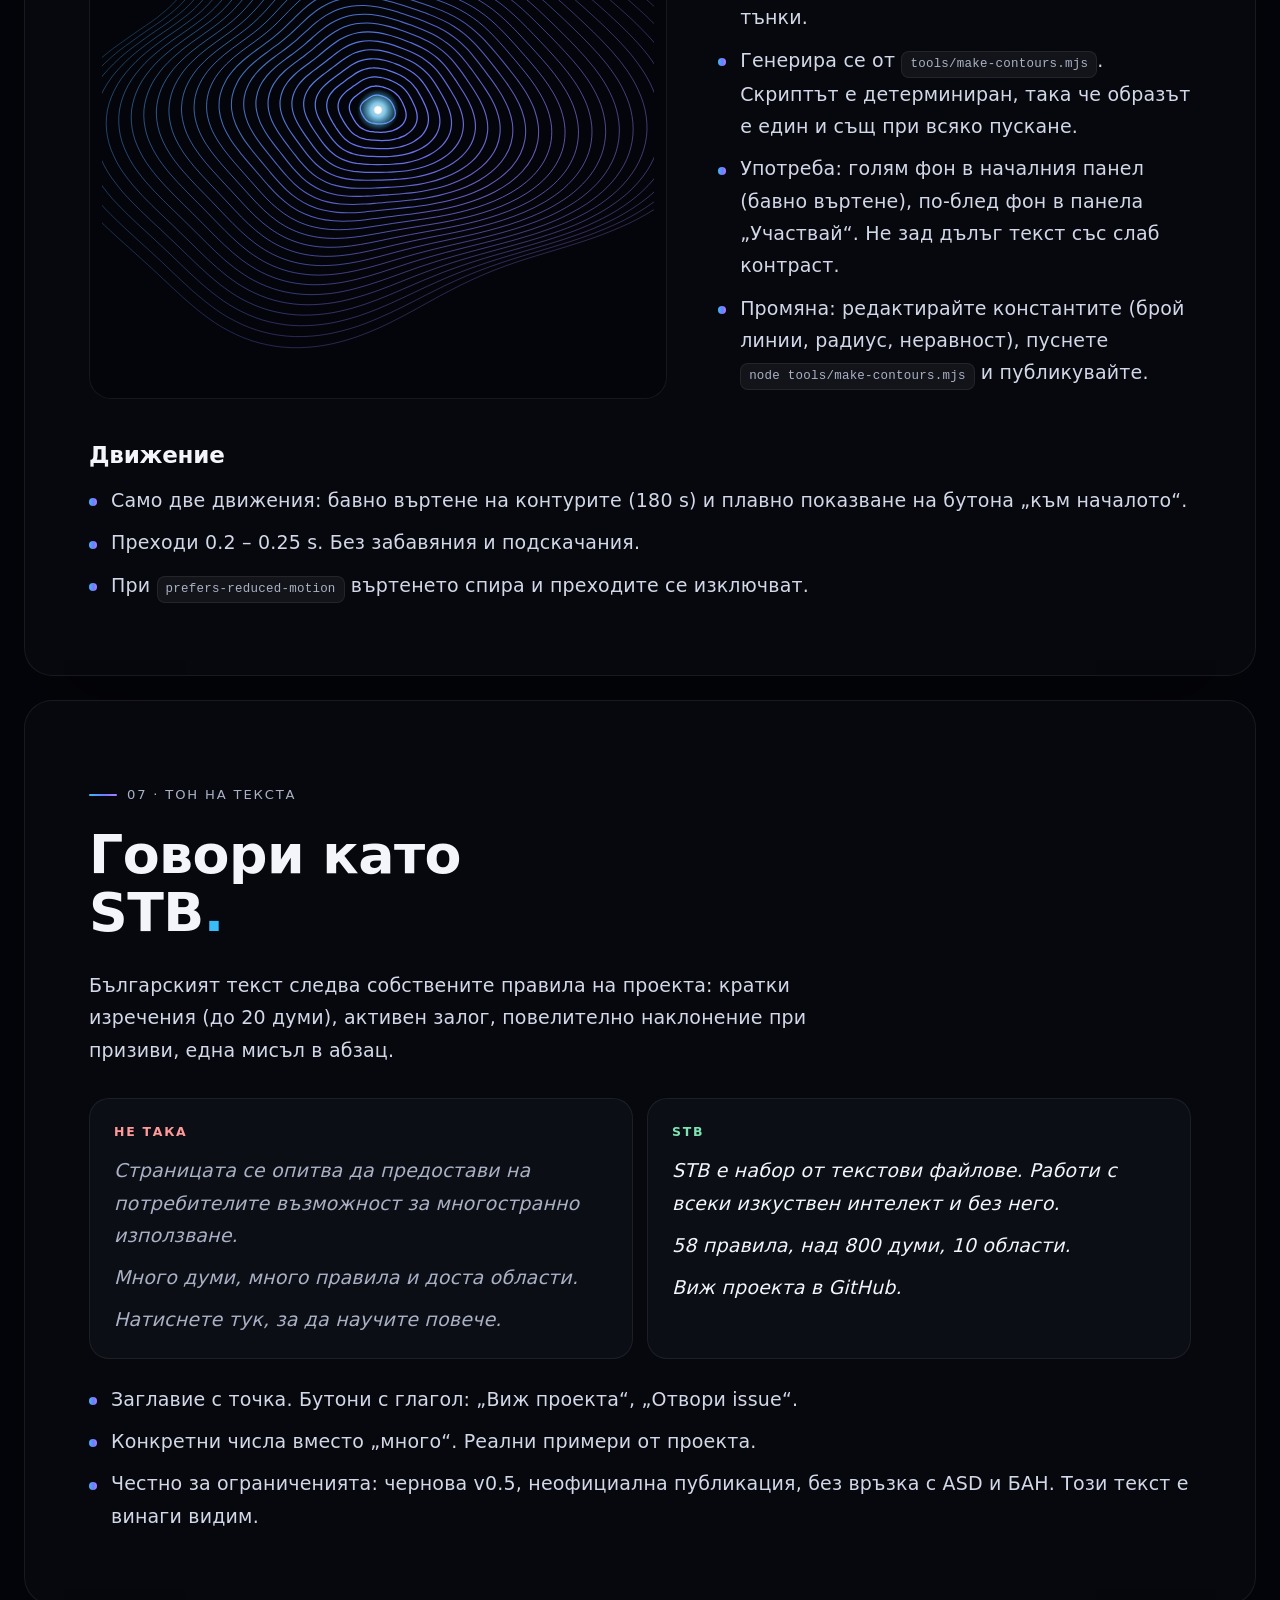
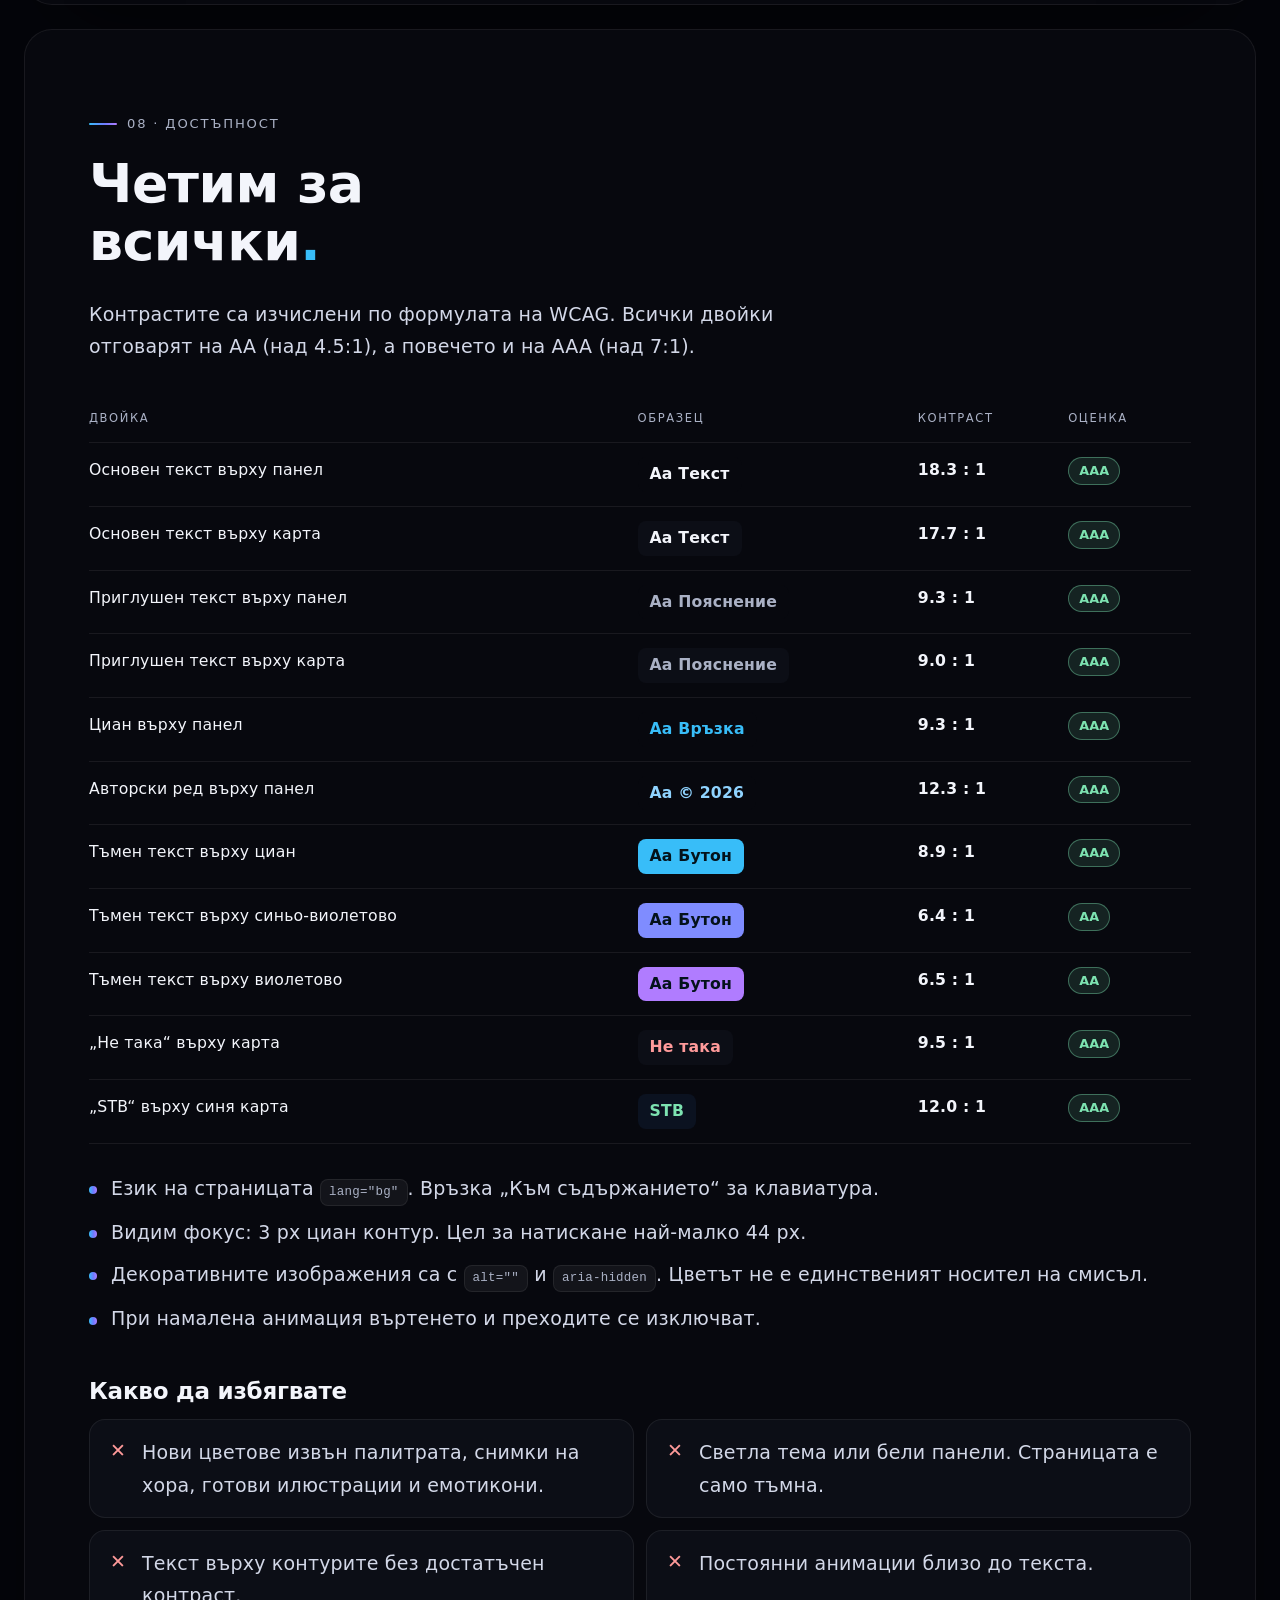
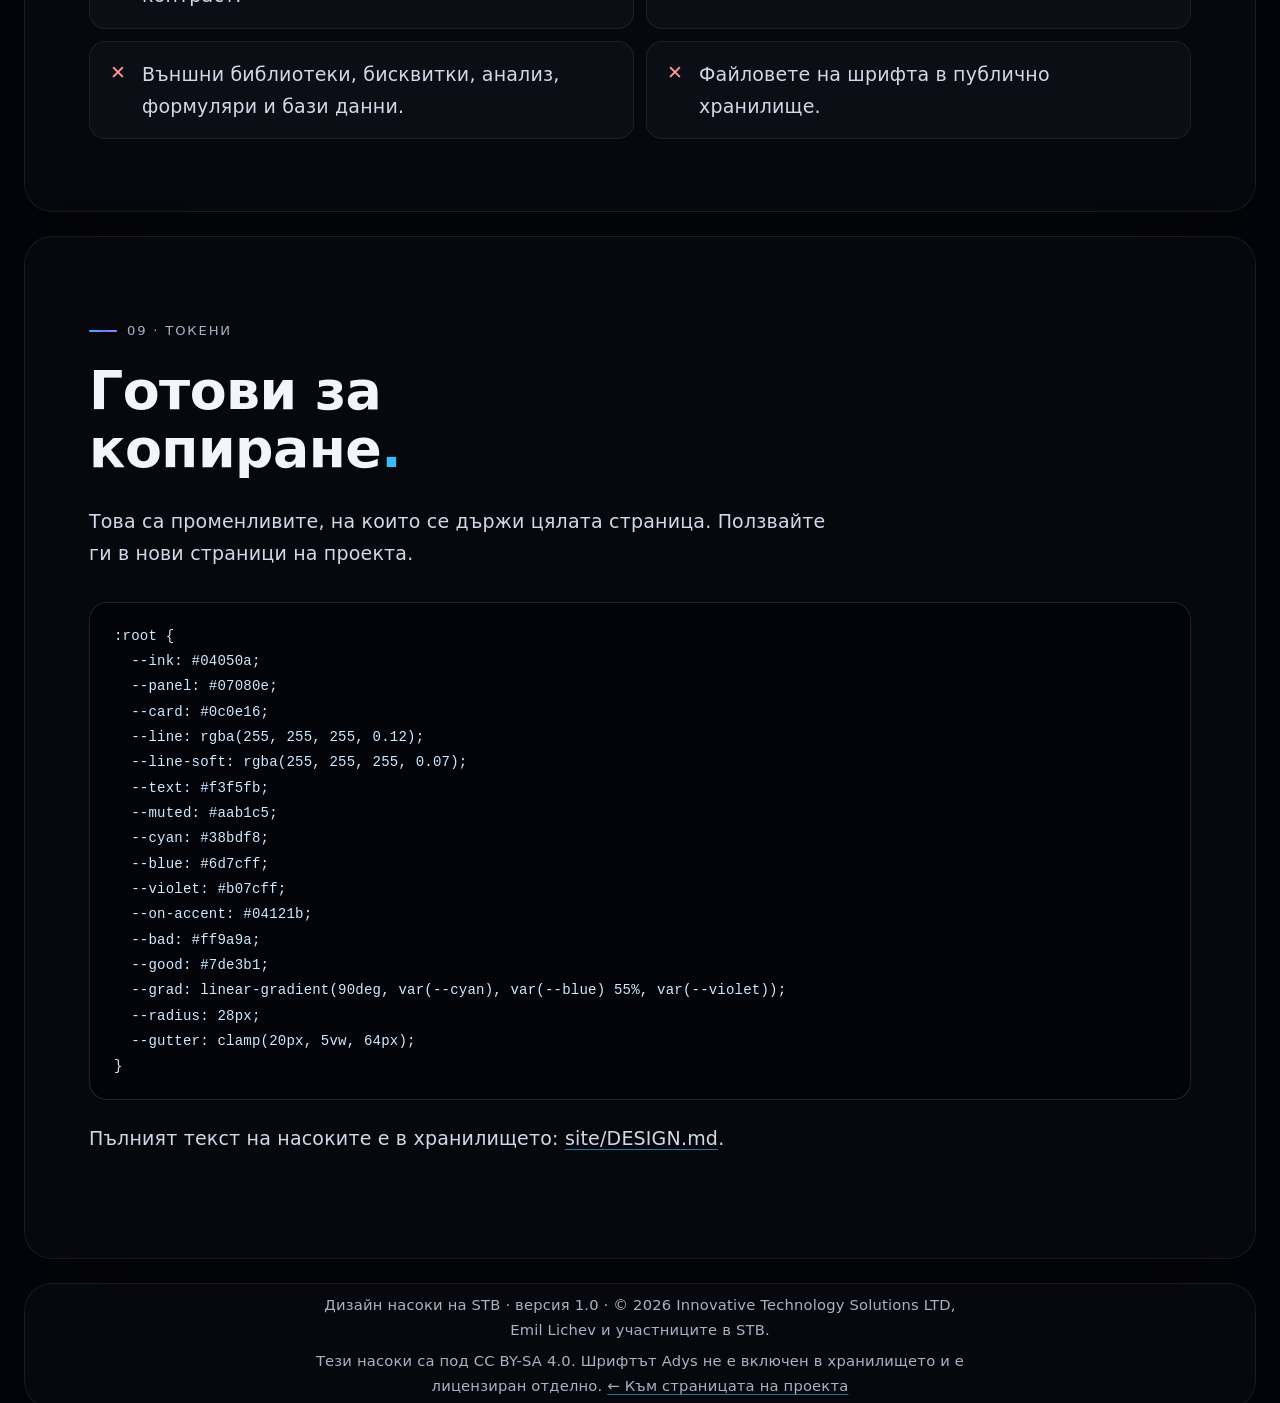
==== commit 6db0425b: "Release v0.5: furniture pack extension from the woodworking educational standard - ~25 new furniture" ====
--- a/site/design/index.html
+++ b/site/design/index.html
@@ -130,8 +130,8 @@
     <div class="row"><div class="lbl"><b>H3</b>1.35 – 1.8rem<br>тегло 700</div><p class="smp" style="font-size:1.6rem;font-weight:700">А при нас?</p></div>
     <div class="row"><div class="lbl"><b>Увод (lead)</b>clamp(1.15rem, 1.1vw + .9rem, 1.4rem)<br>ред 1.6</div><p class="smp lead" style="margin:0">STB е контролиран български език за технически текстове.</p></div>
     <div class="row"><div class="lbl"><b>Основен текст</b>clamp(1.0625rem, .4vw + 1rem, 1.1875rem)<br>ред 1.7 · разстояние .01em</div><p class="smp">Кратки изречения, една мисъл в абзац и конкретни числа вместо „много“. Редът е до 62 знака.</p></div>
-    <div class="row"><div class="lbl"><b>Горен надпис</b>.82rem · главни букви<br>разстояние .14em · тегло 500</div><p class="smp eyebrow" style="margin:0">Отворен проект · v0.4</p></div>
-    <div class="row"><div class="lbl"><b>Пояснение</b>.93 – .98rem<br>цвят <span class="tag">--muted</span></div><p class="smp" style="color:var(--muted);font-size:.96rem">Версия v0.4 е чернова и не е проверена от езиковеди.</p></div>
+    <div class="row"><div class="lbl"><b>Горен надпис</b>.82rem · главни букви<br>разстояние .14em · тегло 500</div><p class="smp eyebrow" style="margin:0">Отворен проект · v0.5</p></div>
+    <div class="row"><div class="lbl"><b>Пояснение</b>.93 – .98rem<br>цвят <span class="tag">--muted</span></div><p class="smp" style="color:var(--muted);font-size:.96rem">Версия v0.5 е чернова и не е проверена от езиковеди.</p></div>
   </div>
   <p class="sec-intro" style="margin-top:18px">Заглавията са кратки и завършват с точка в цвят <span class="tag">--cyan</span>. Заглавията ползват <span class="tag">text-wrap: balance</span>, абзаците <span class="tag">pretty</span>. Резервен шрифт: Segoe UI, system-ui. Бележката за шрифта с връзка към www.adysfont.com остава в подвала.</p>
 </section>
@@ -313,7 +313,7 @@
   <ul class="facts-list" style="margin-top:24px">
     <li>Заглавие с точка. Бутони с глагол: „Виж проекта“, „Отвори issue“.</li>
     <li>Конкретни числа вместо „много“. Реални примери от проекта.</li>
-    <li>Честно за ограниченията: чернова v0.4, неофициална публикация, без връзка с ASD и БАН. Този текст е винаги видим.</li>
+    <li>Честно за ограниченията: чернова v0.5, неофициална публикация, без връзка с ASD и БАН. Този текст е винаги видим.</li>
   </ul>
 </section>
 
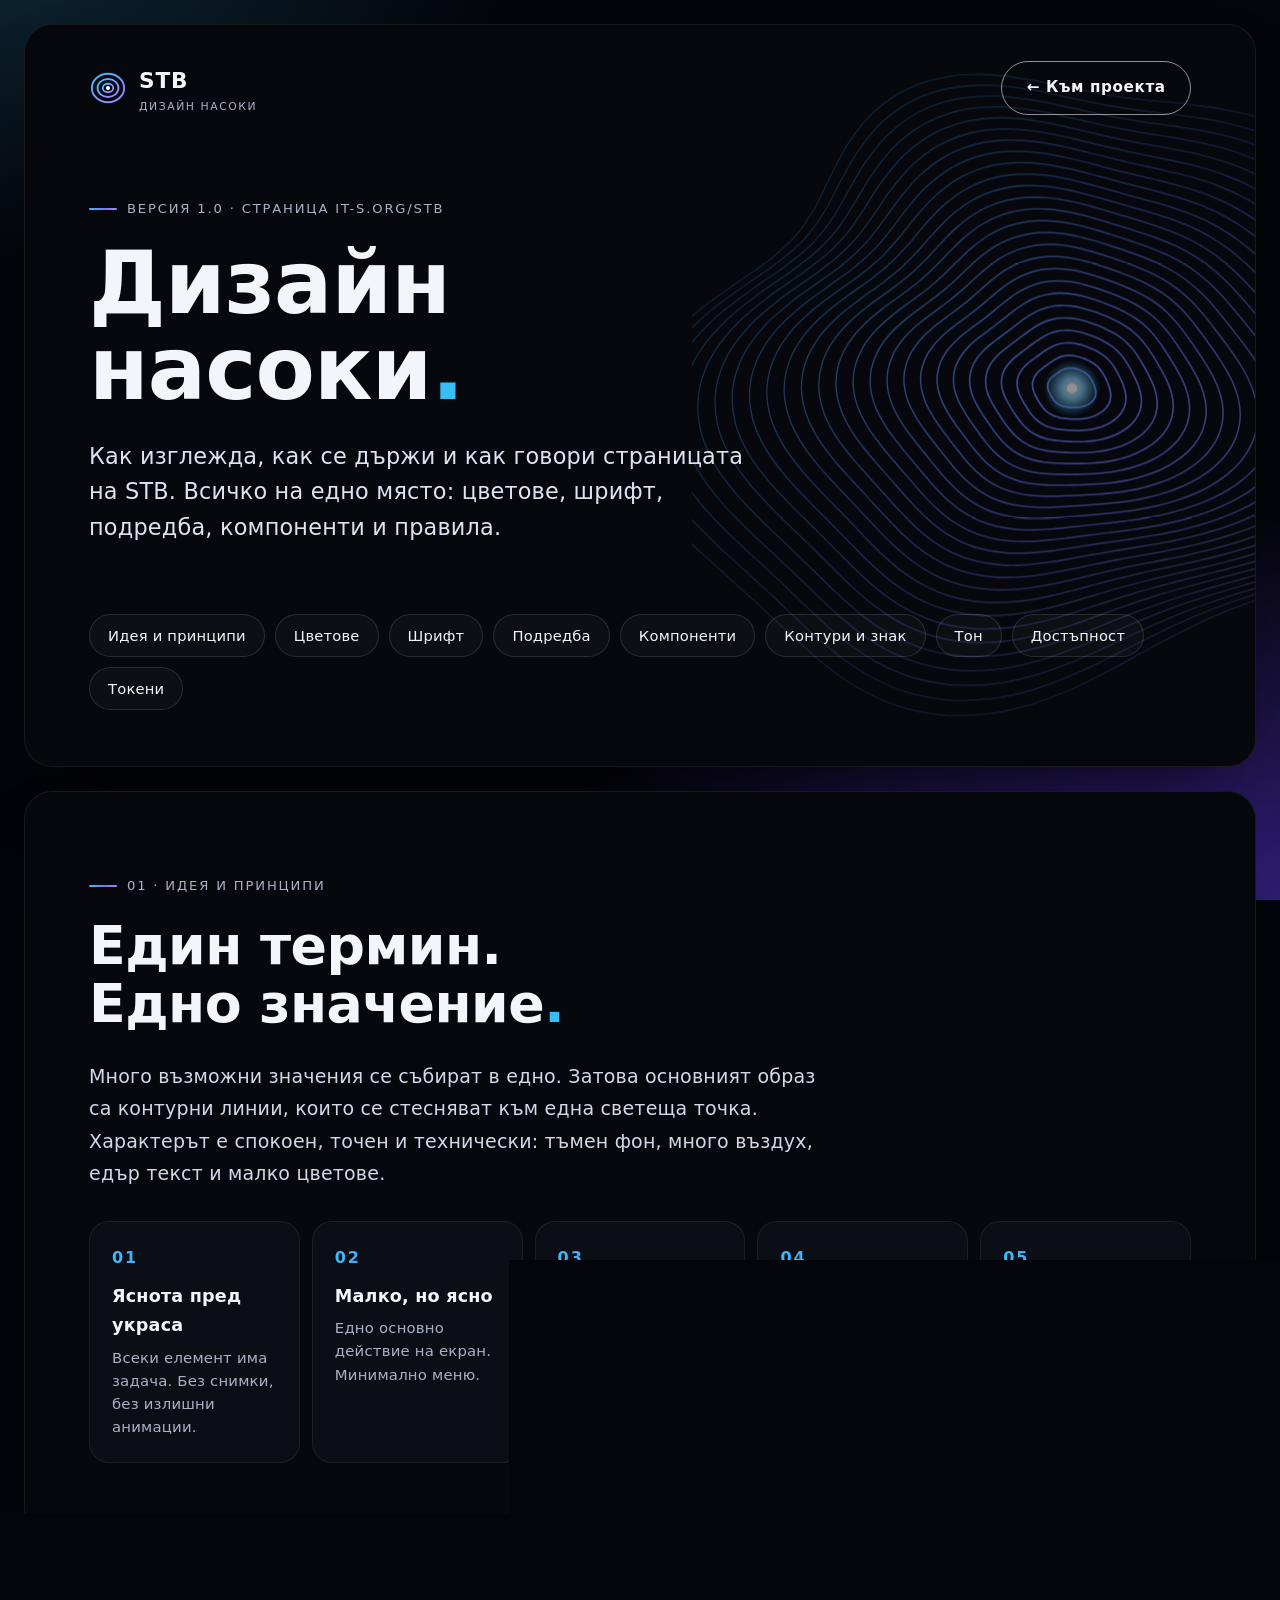
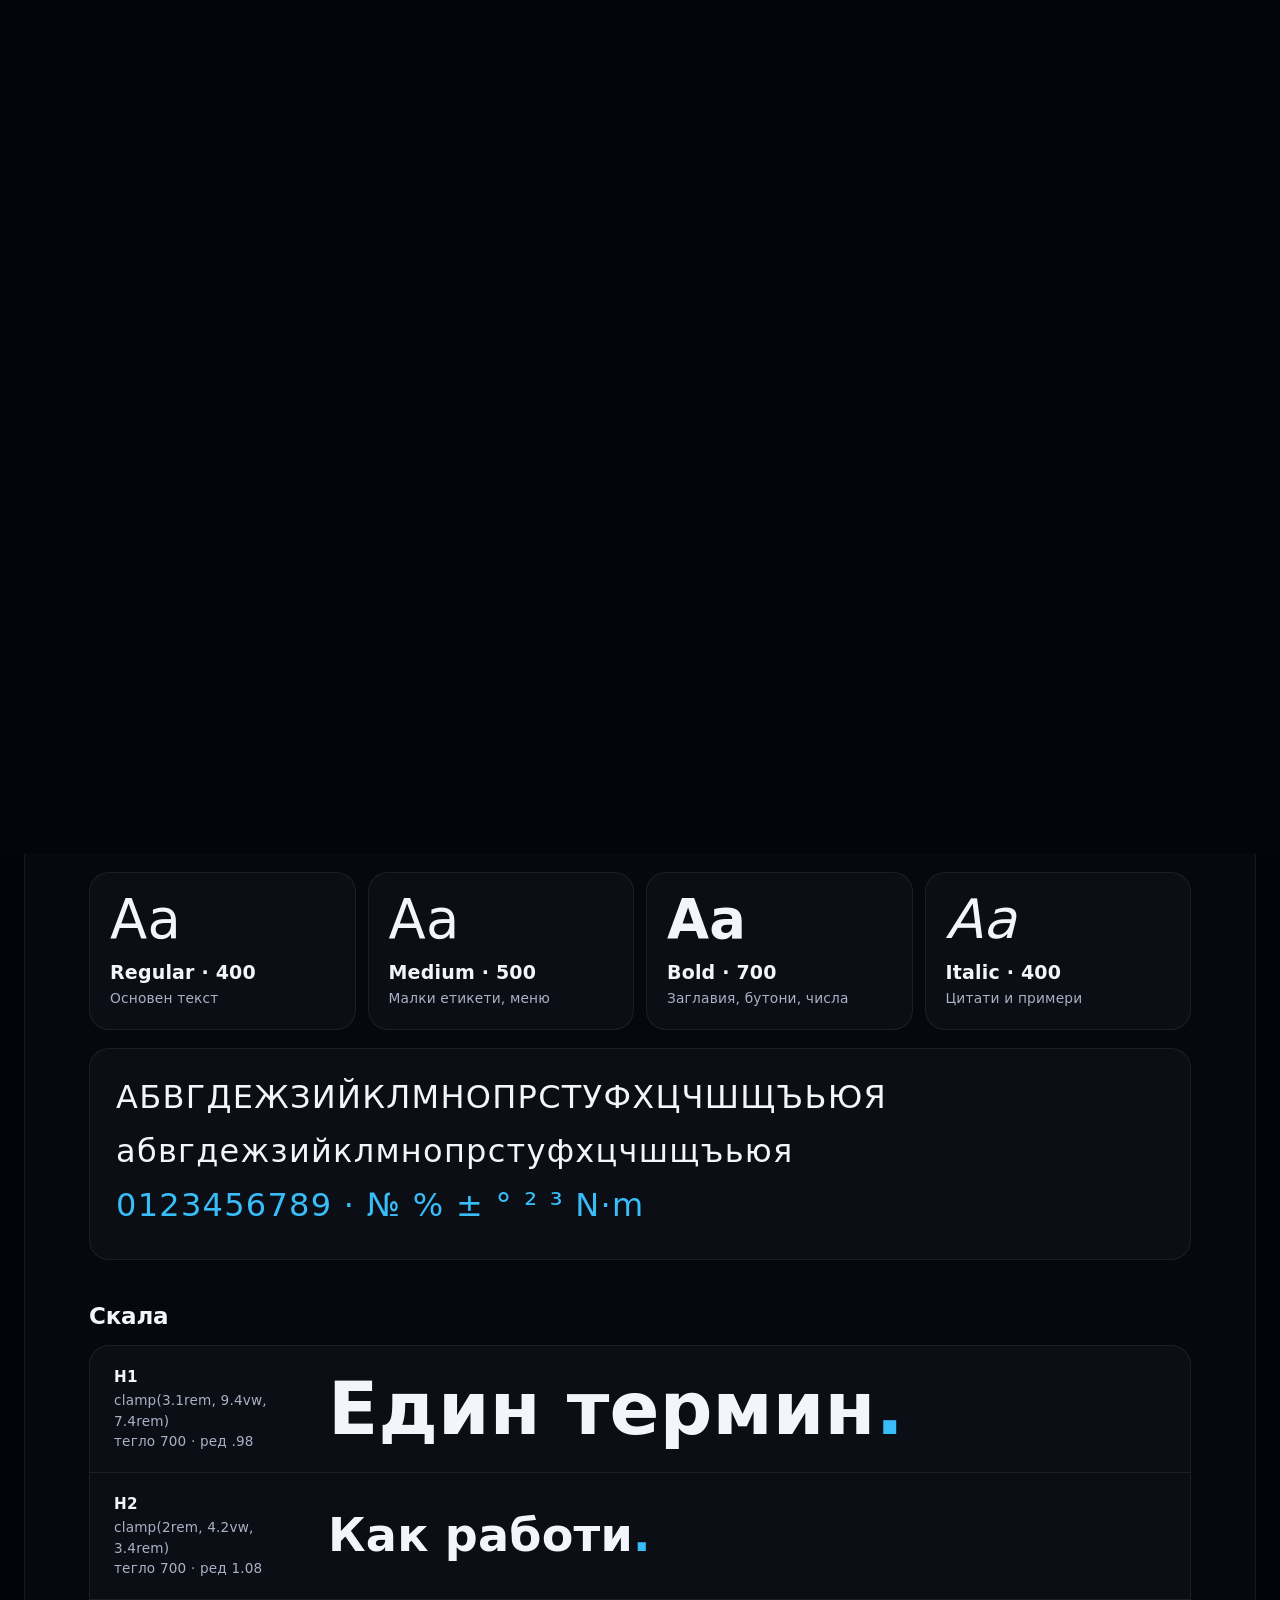
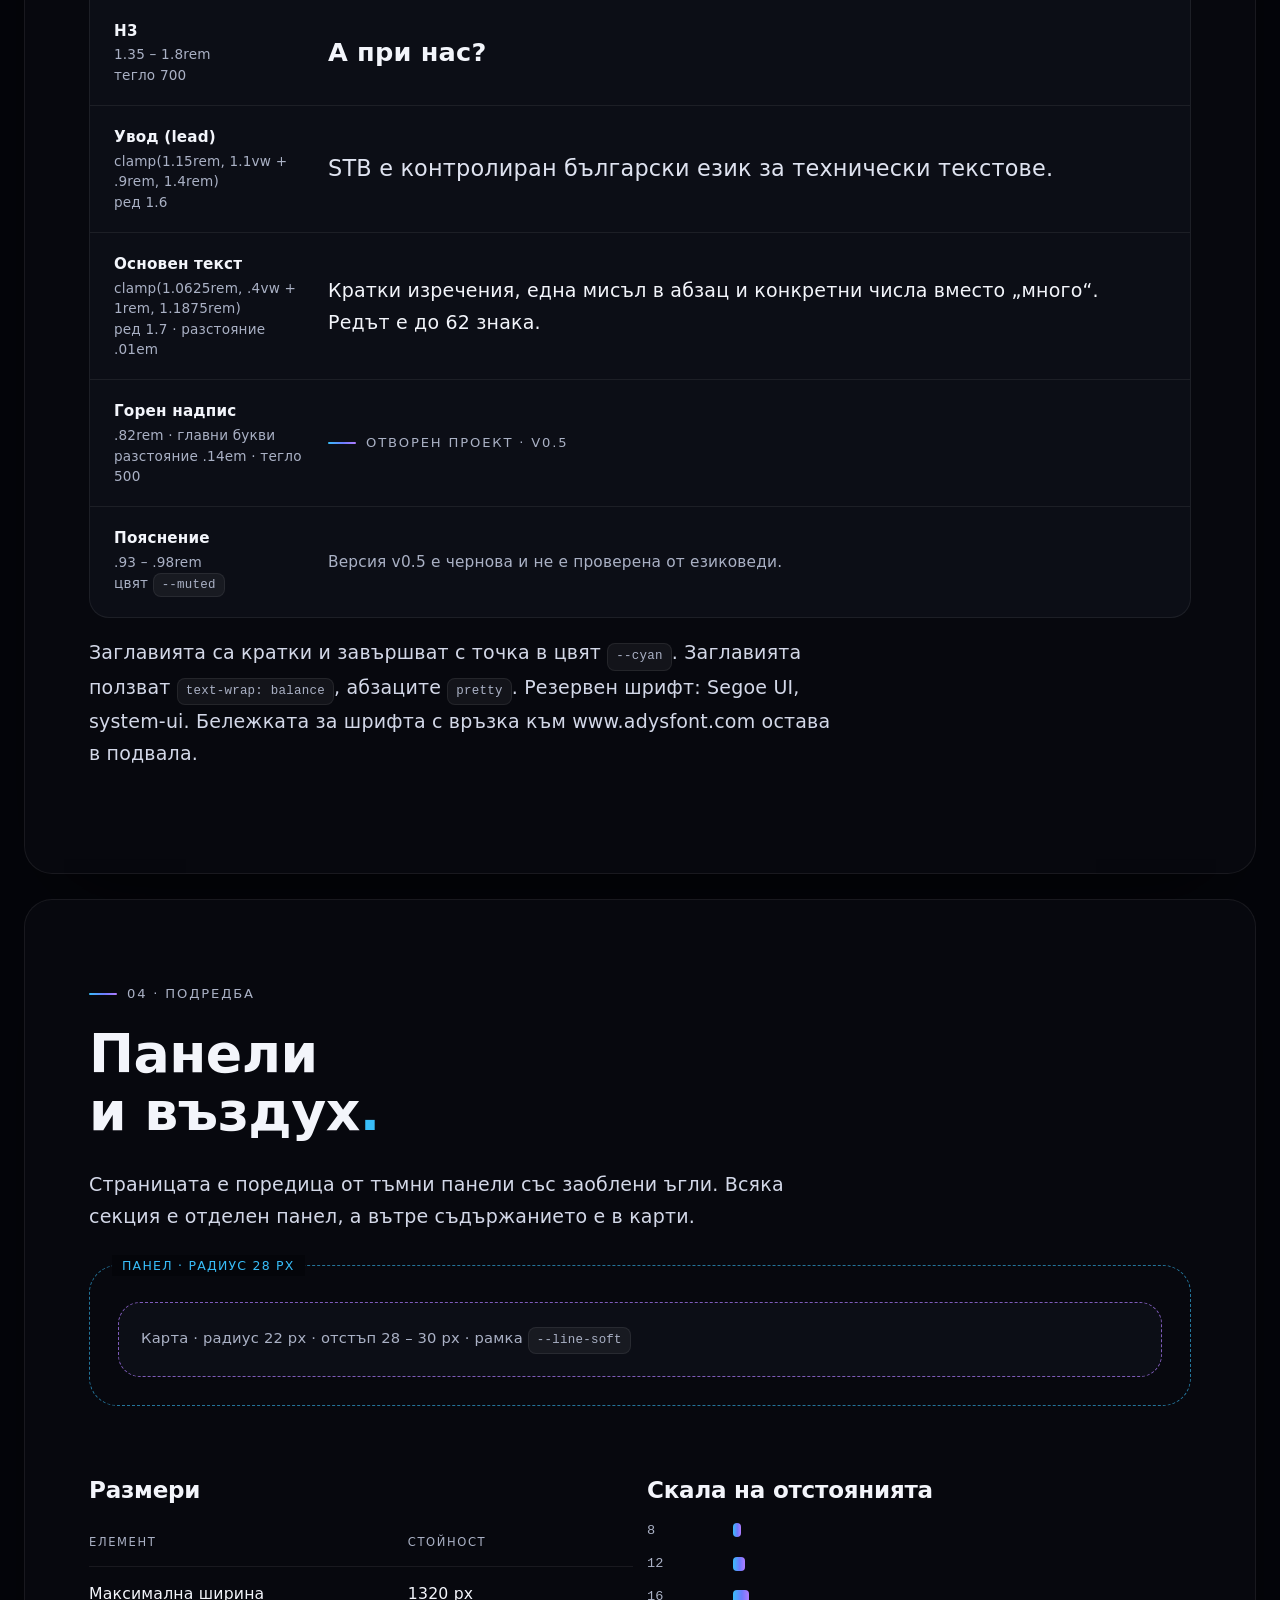
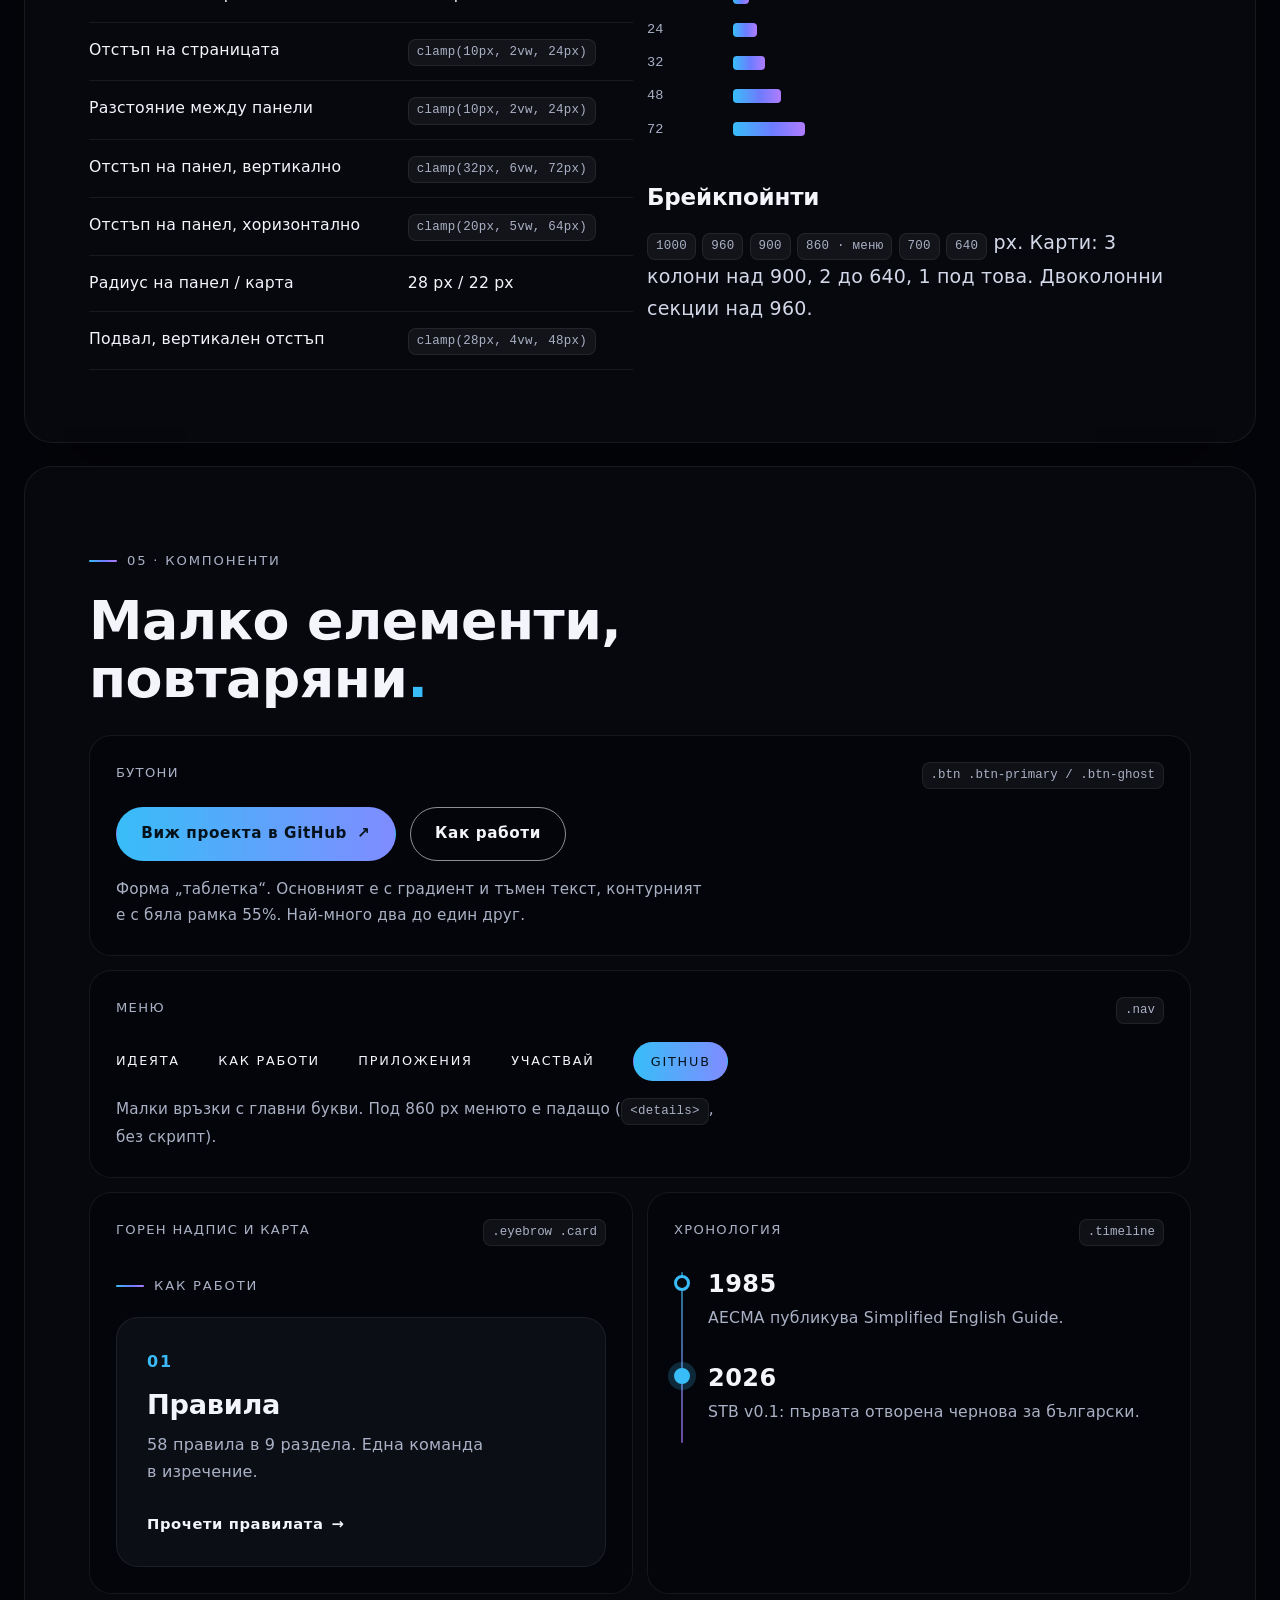
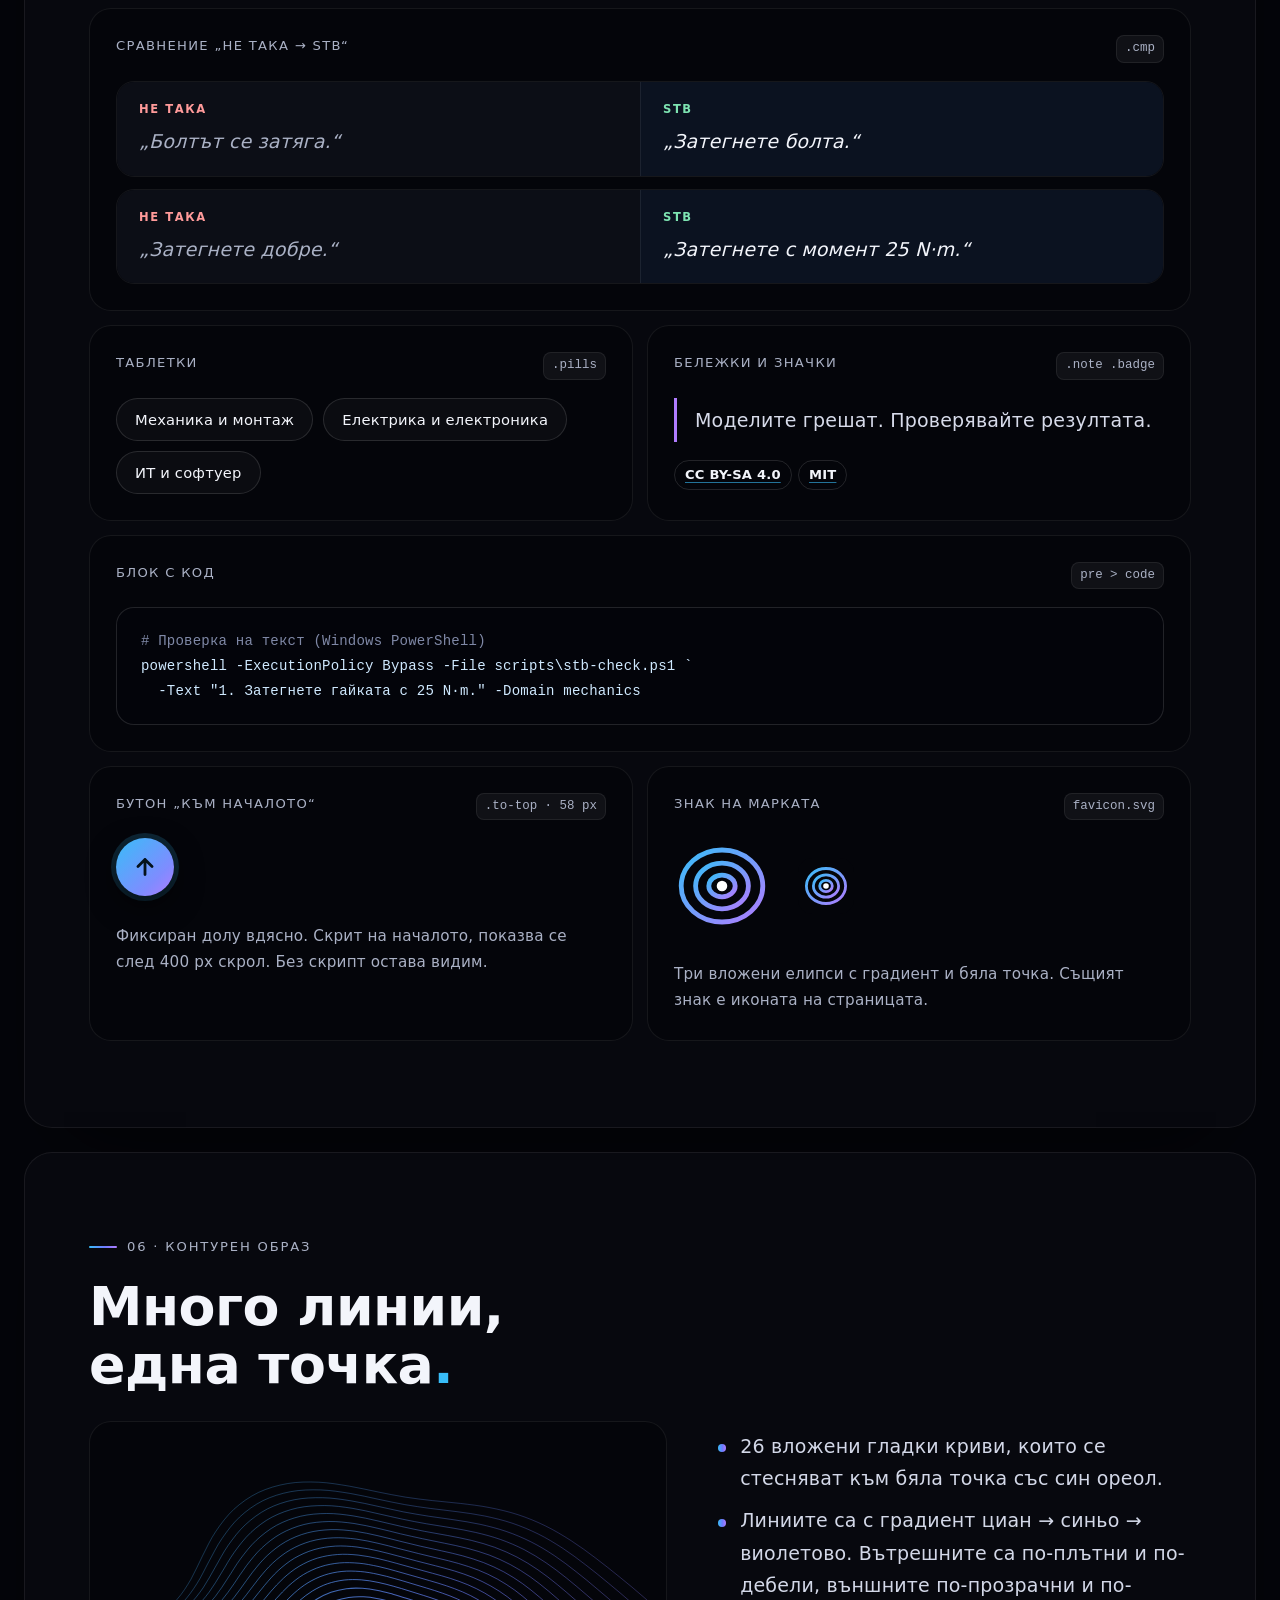
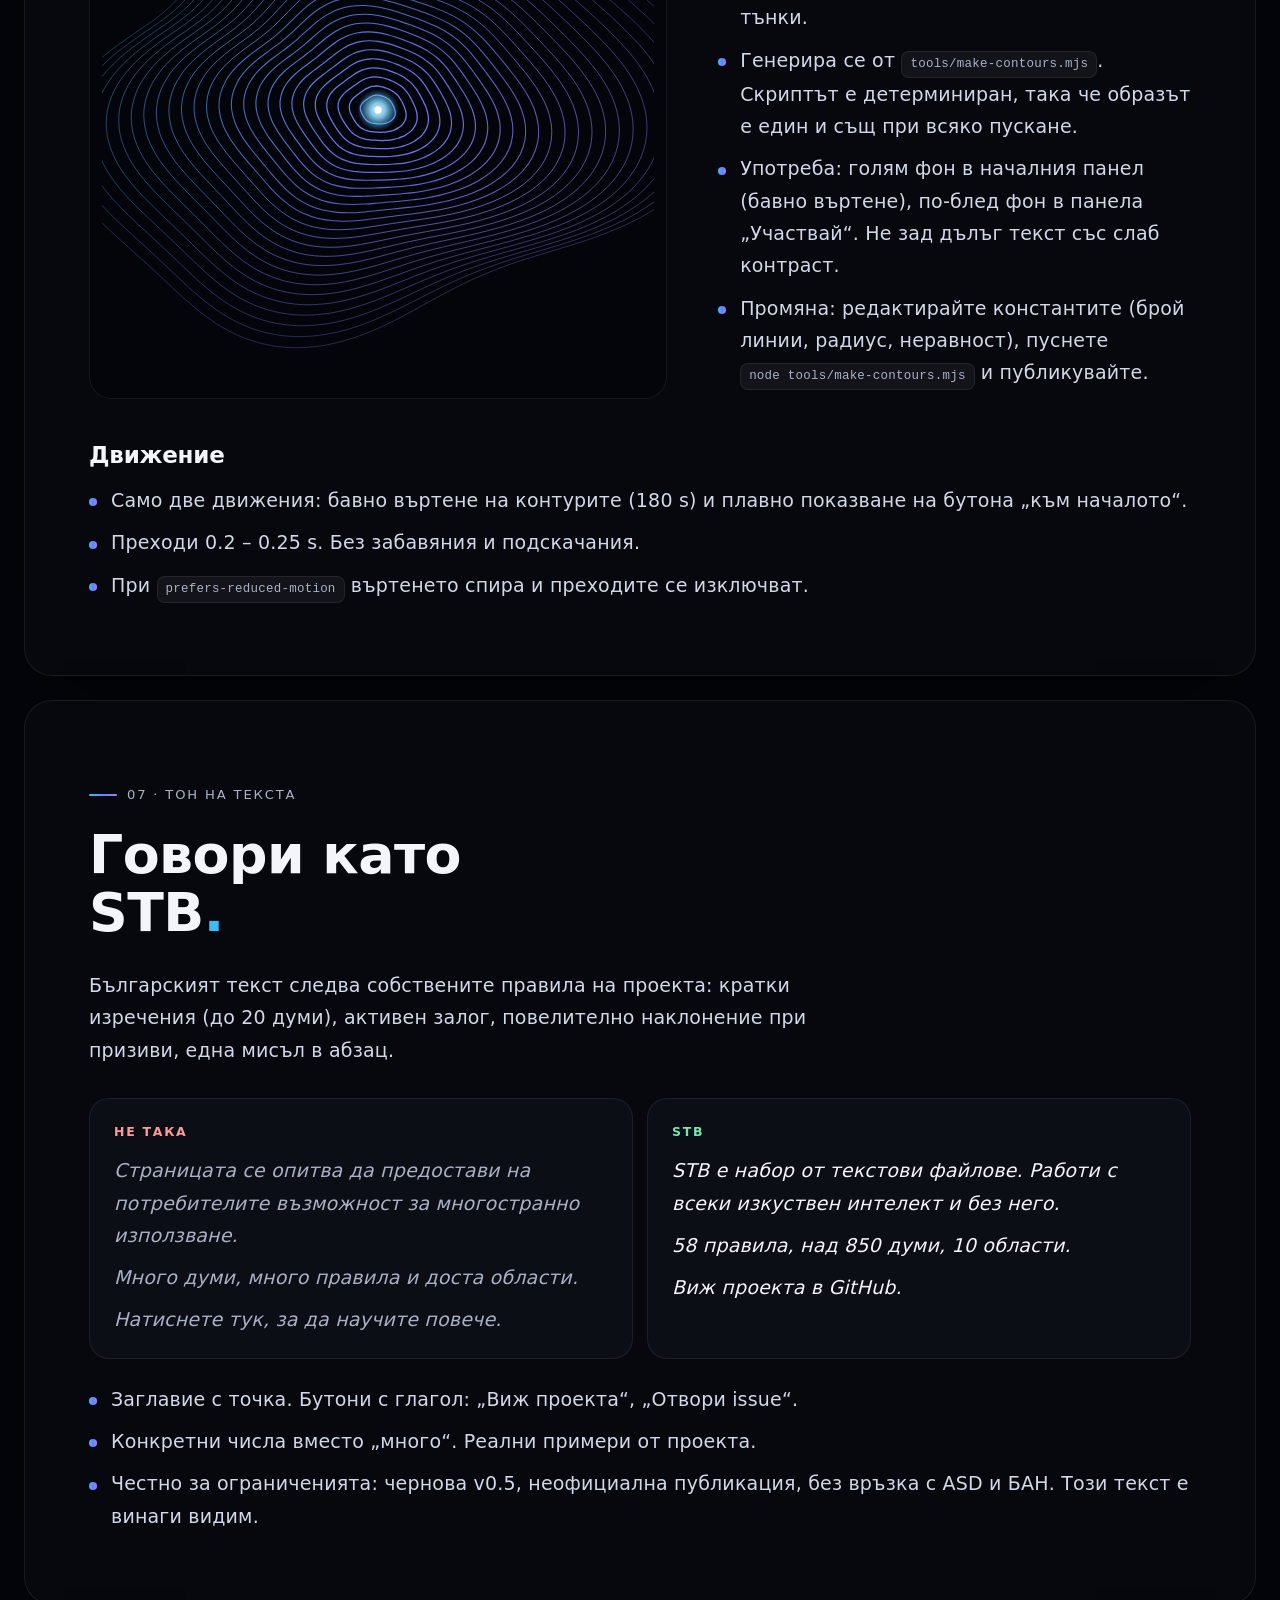
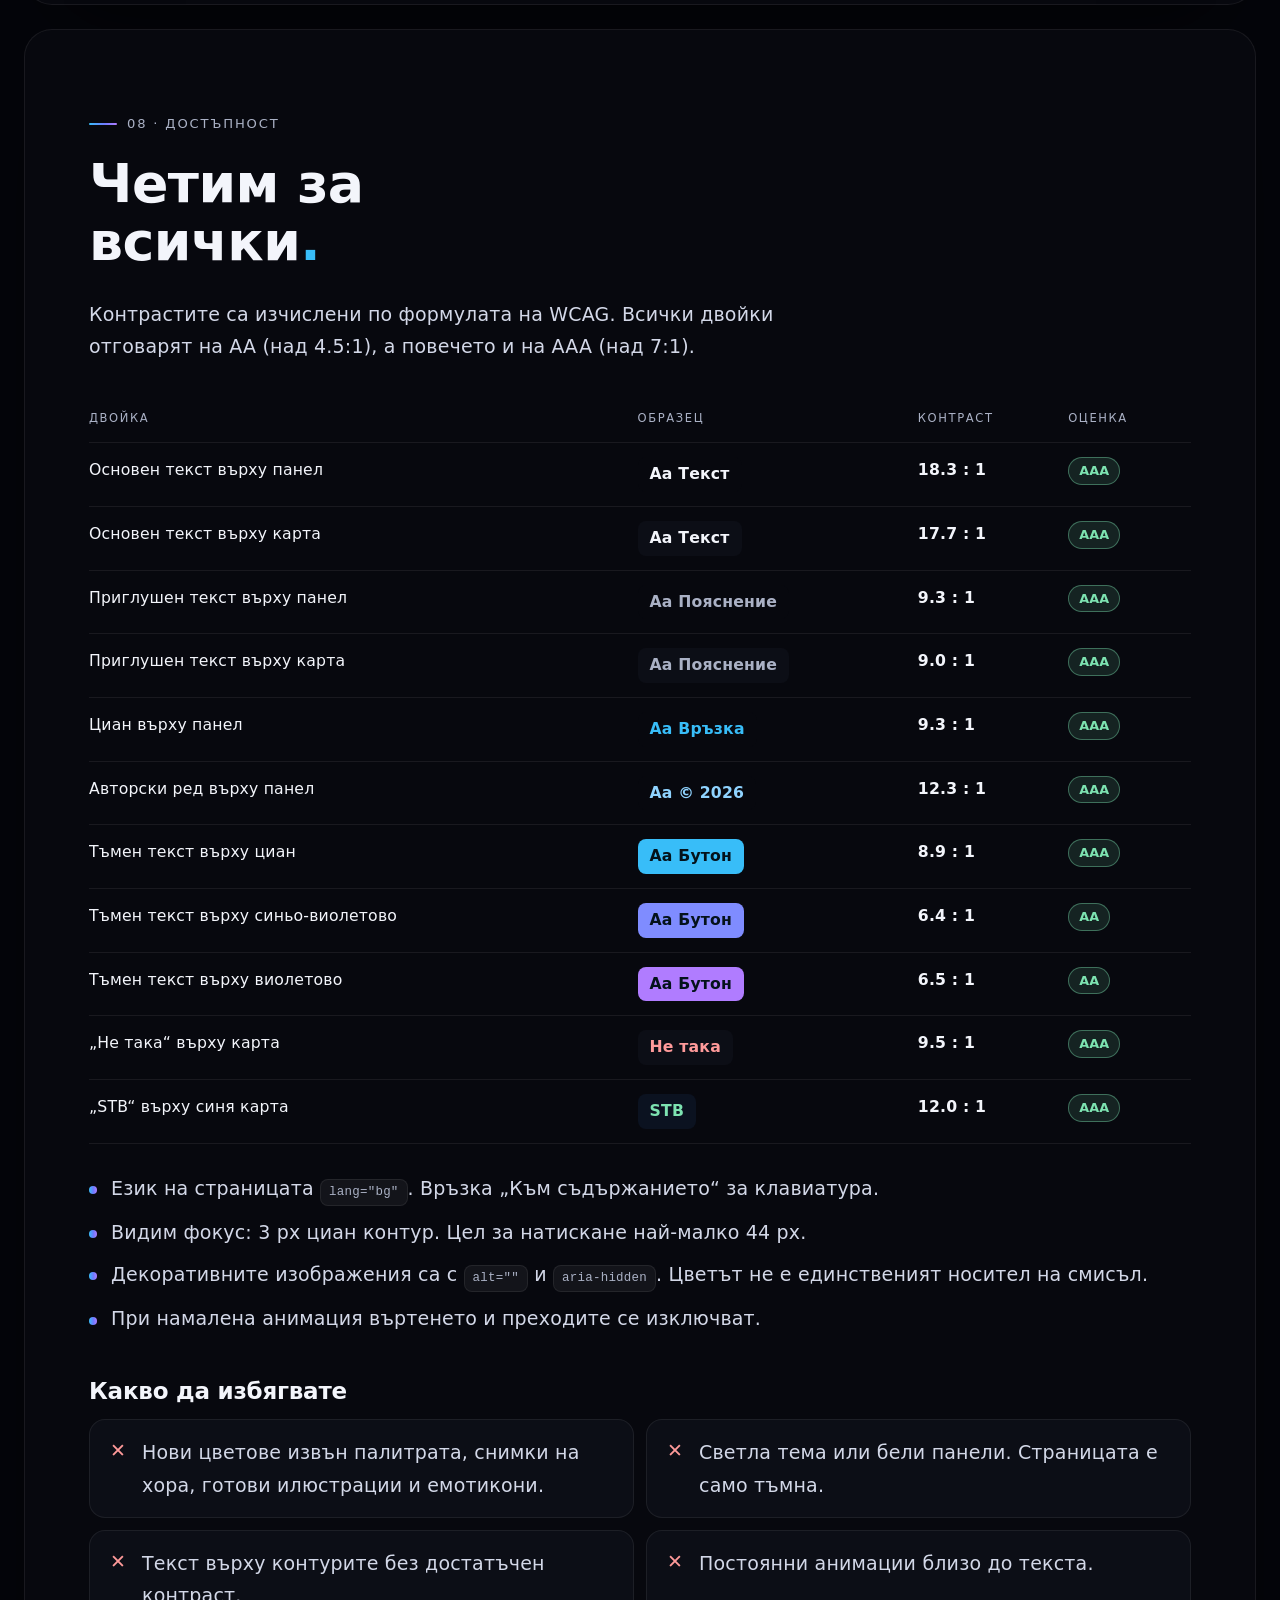
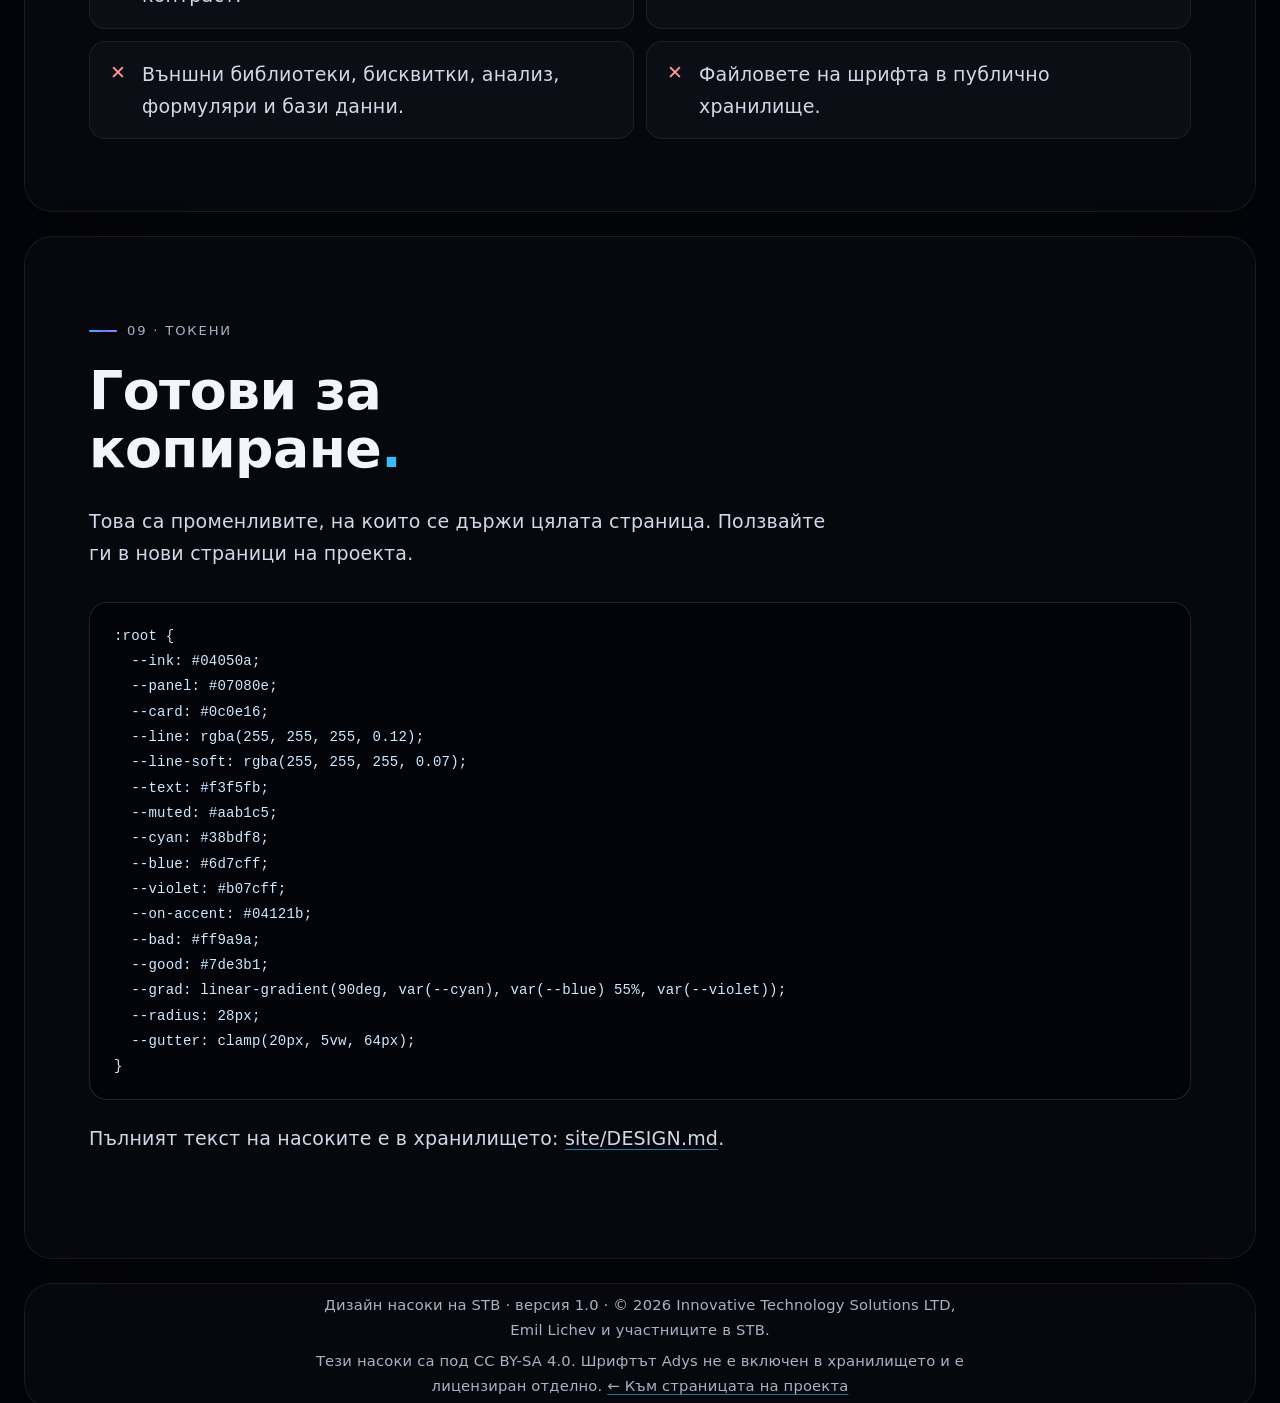
==== commit 653d19f6: "Site: over 850 words" ====
--- a/site/design/index.html
+++ b/site/design/index.html
@@ -306,7 +306,7 @@
     </ul></div>
     <div class="box yes"><h4>STB</h4><ul>
       <li>STB е набор от текстови файлове. Работи с всеки изкуствен интелект и без него.</li>
-      <li>58 правила, над 800 думи, 10 области.</li>
+      <li>58 правила, над 850 думи, 10 области.</li>
       <li>Виж проекта в GitHub.</li>
     </ul></div>
   </div>
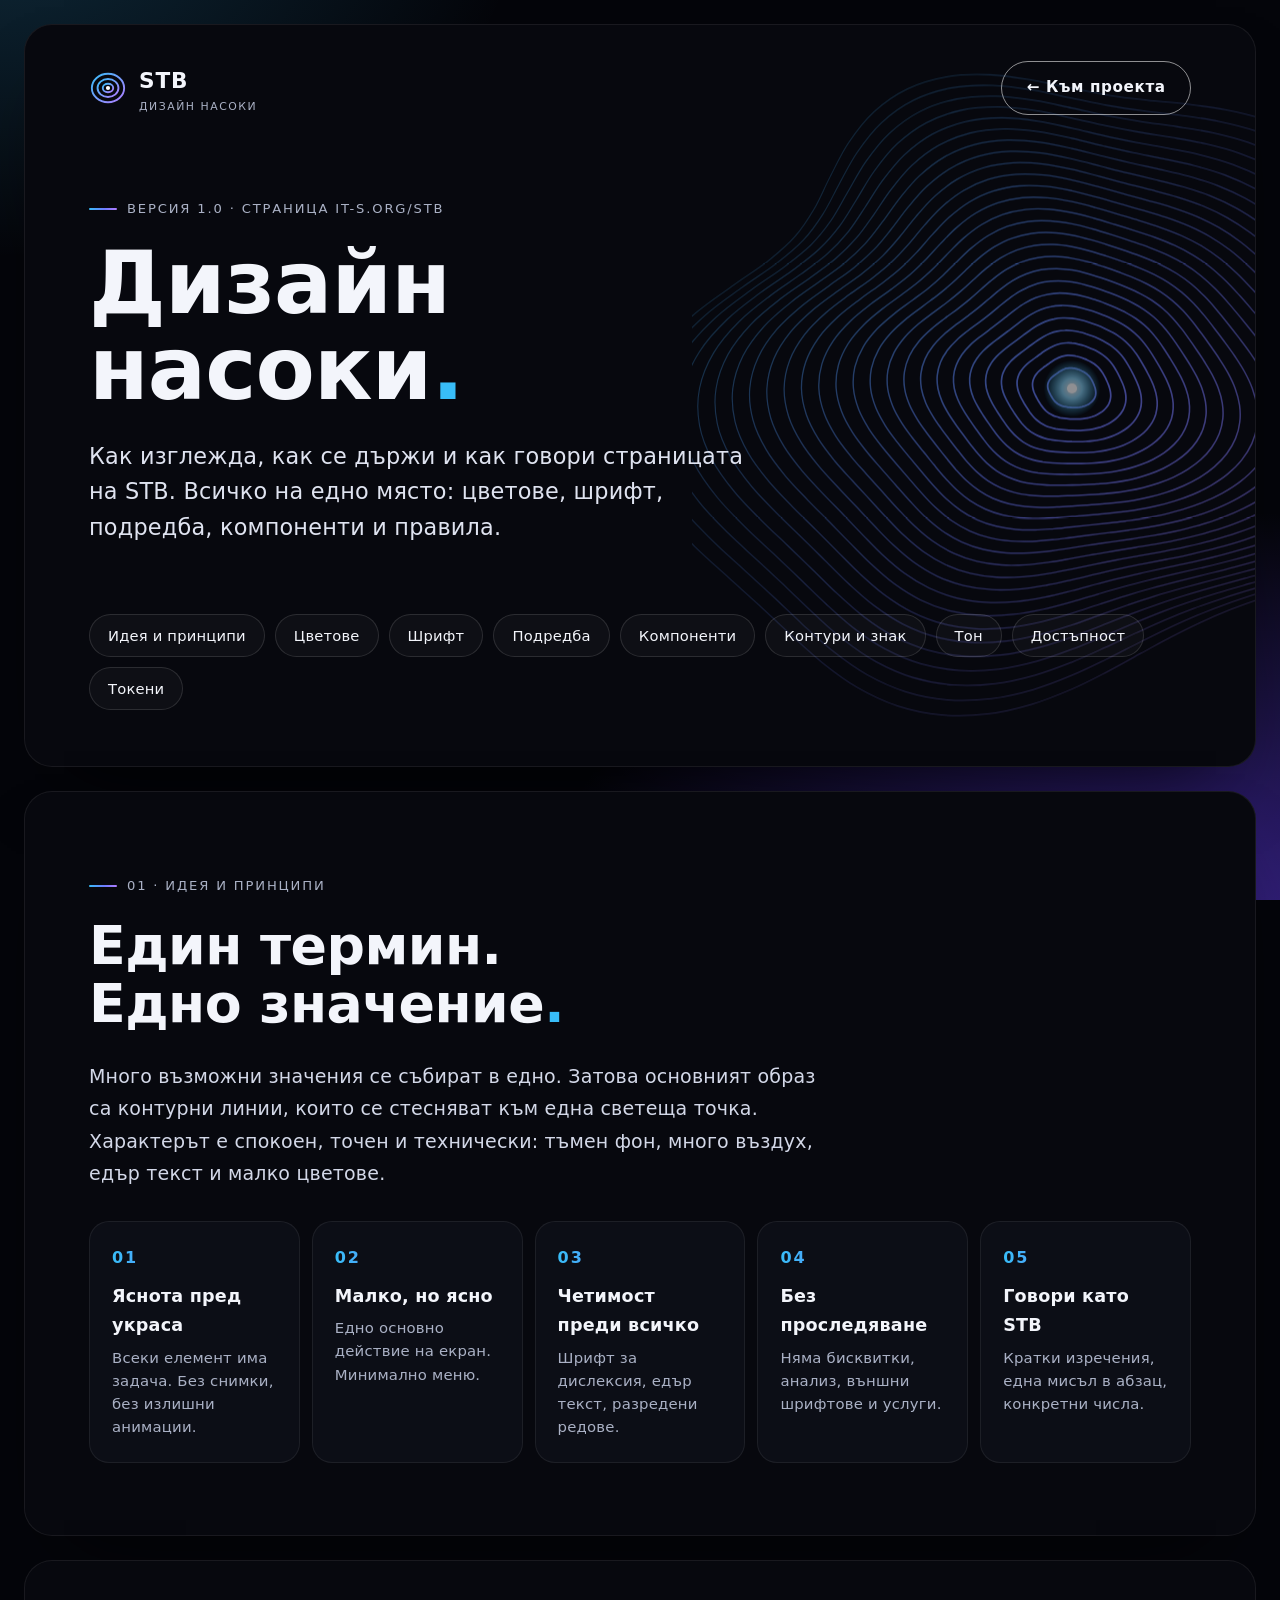
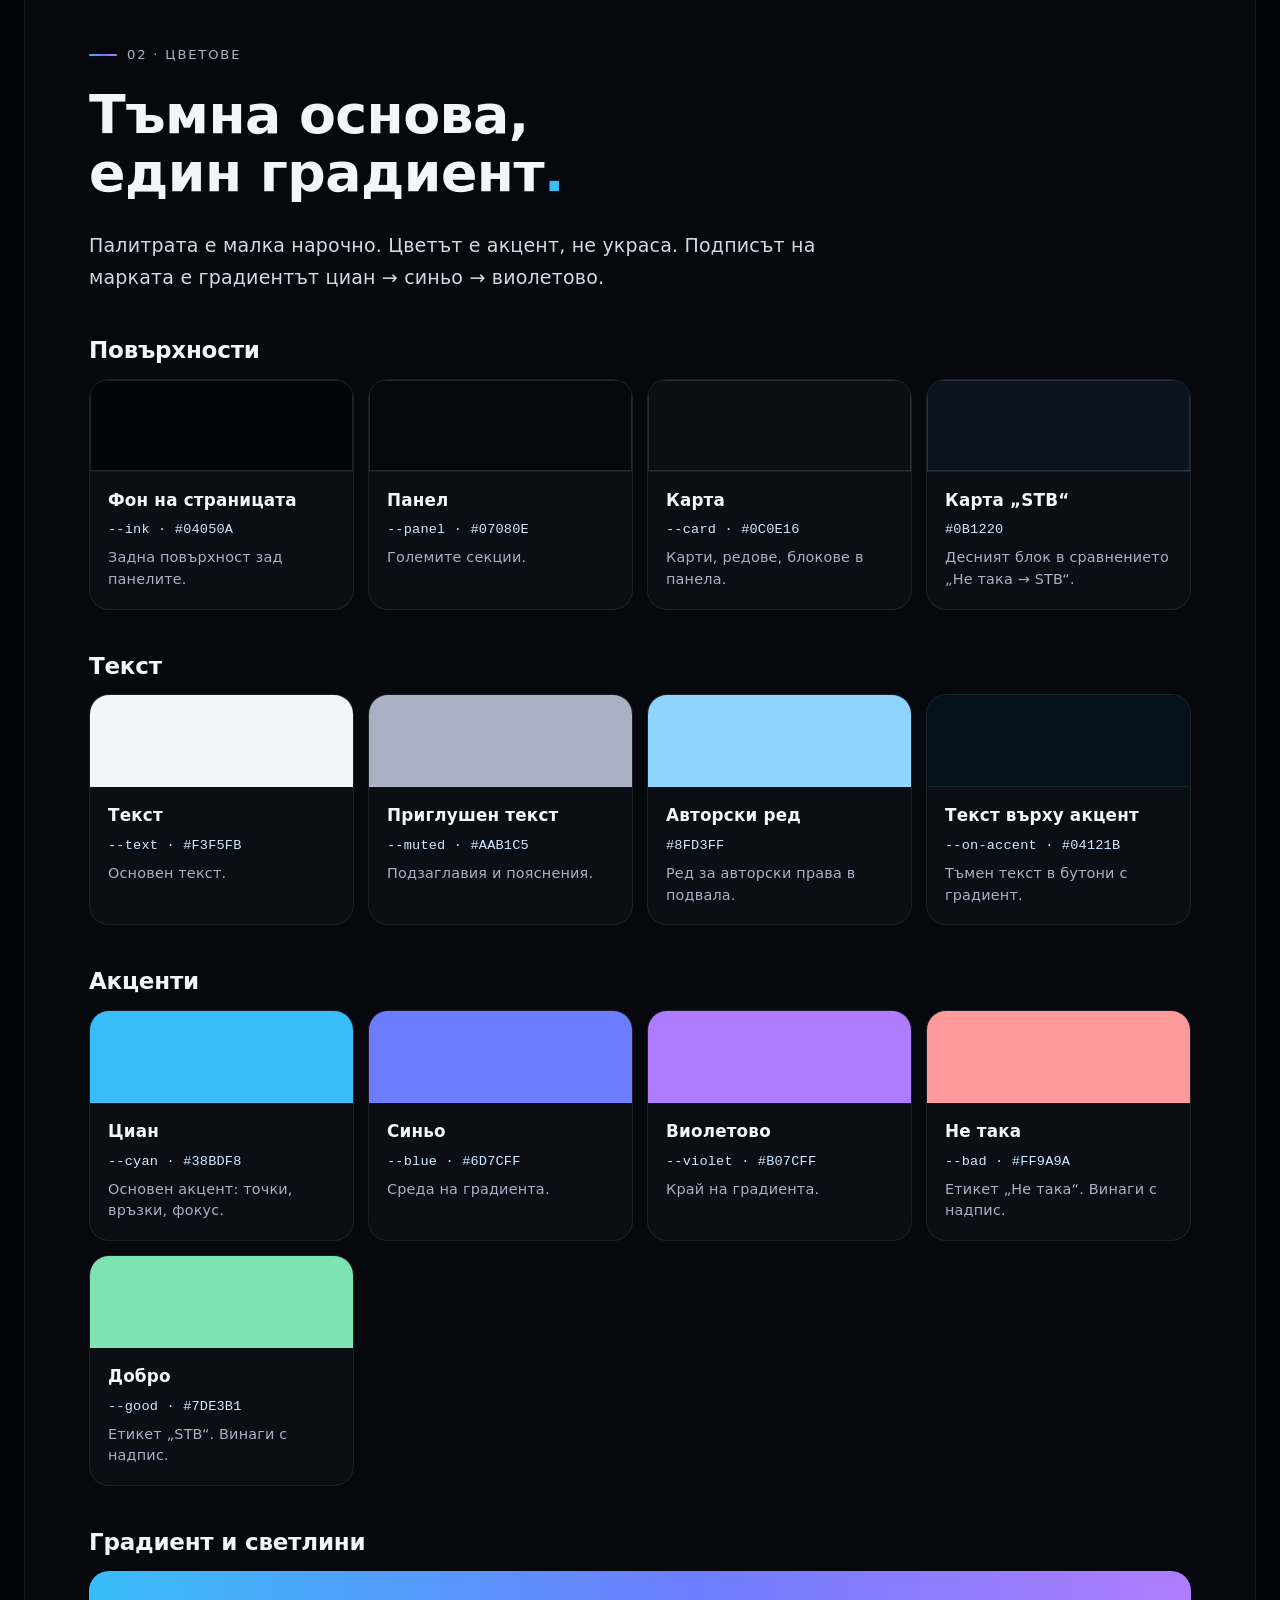
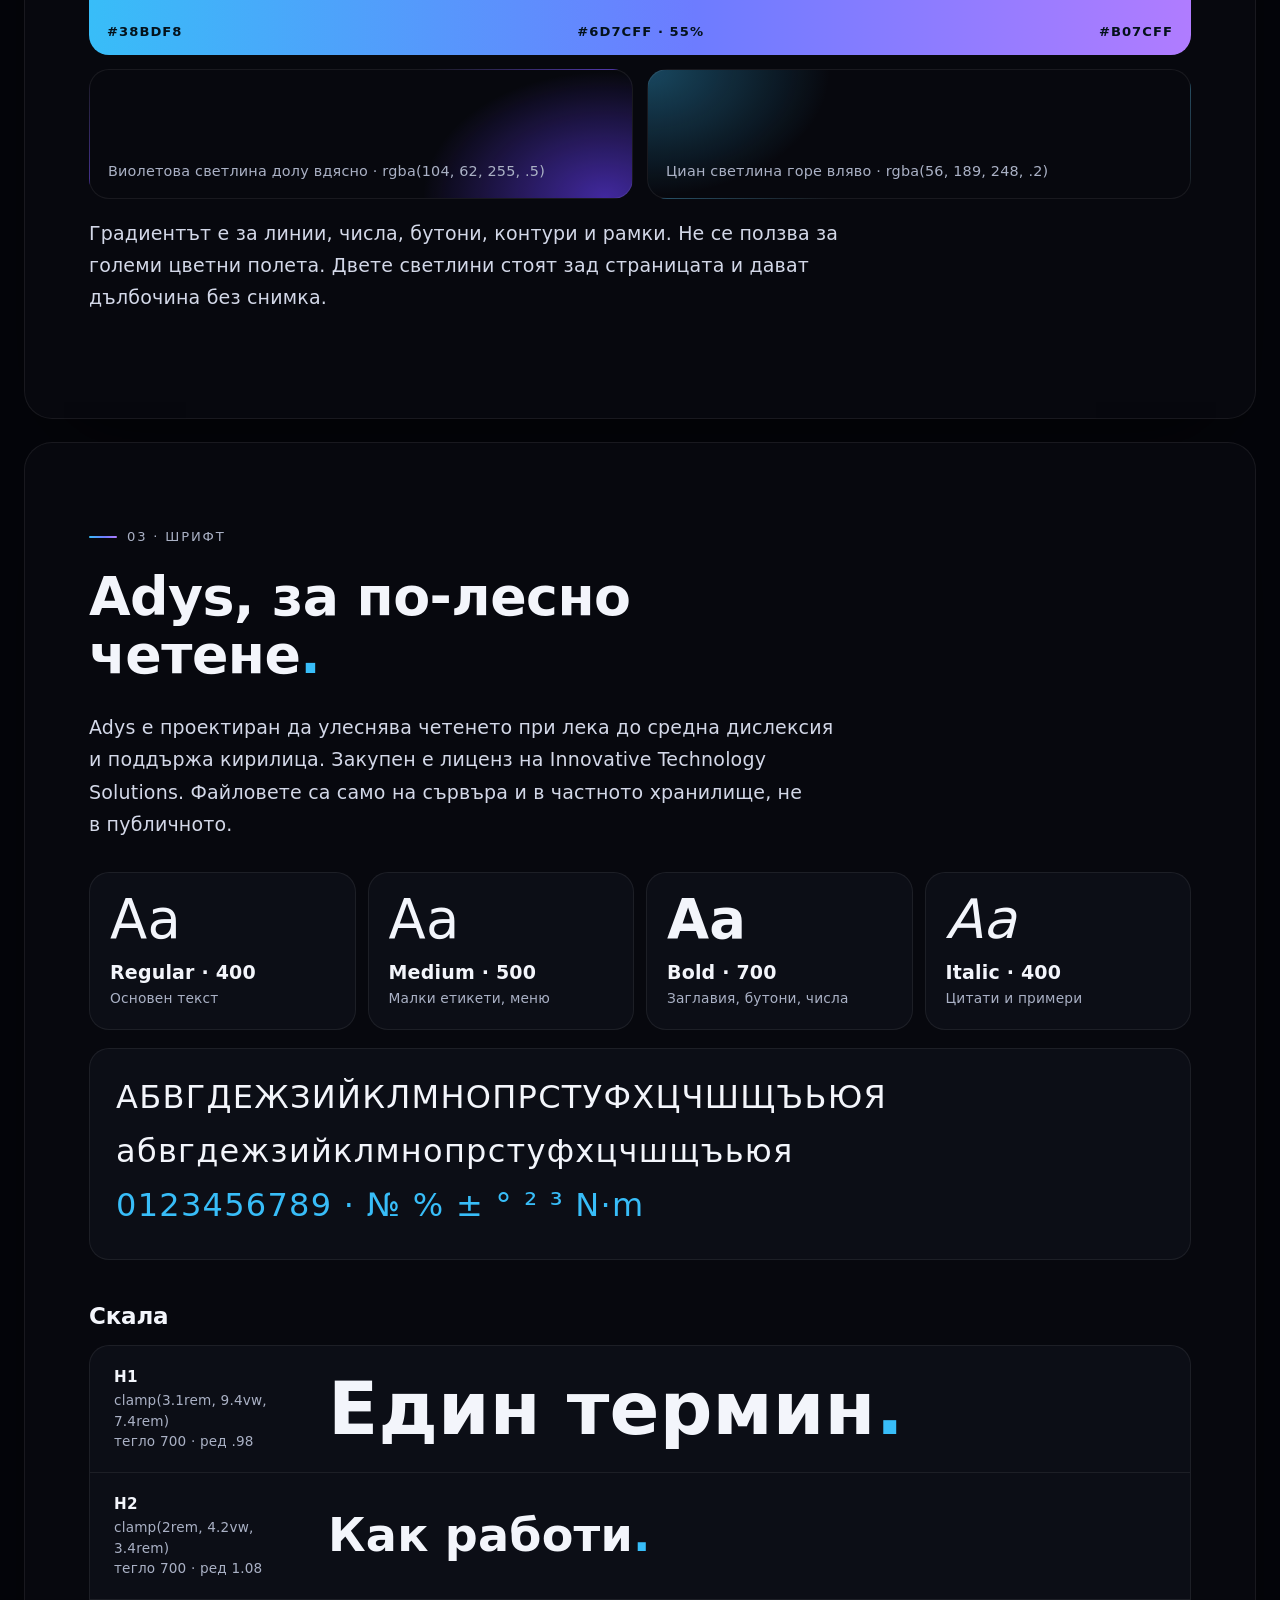
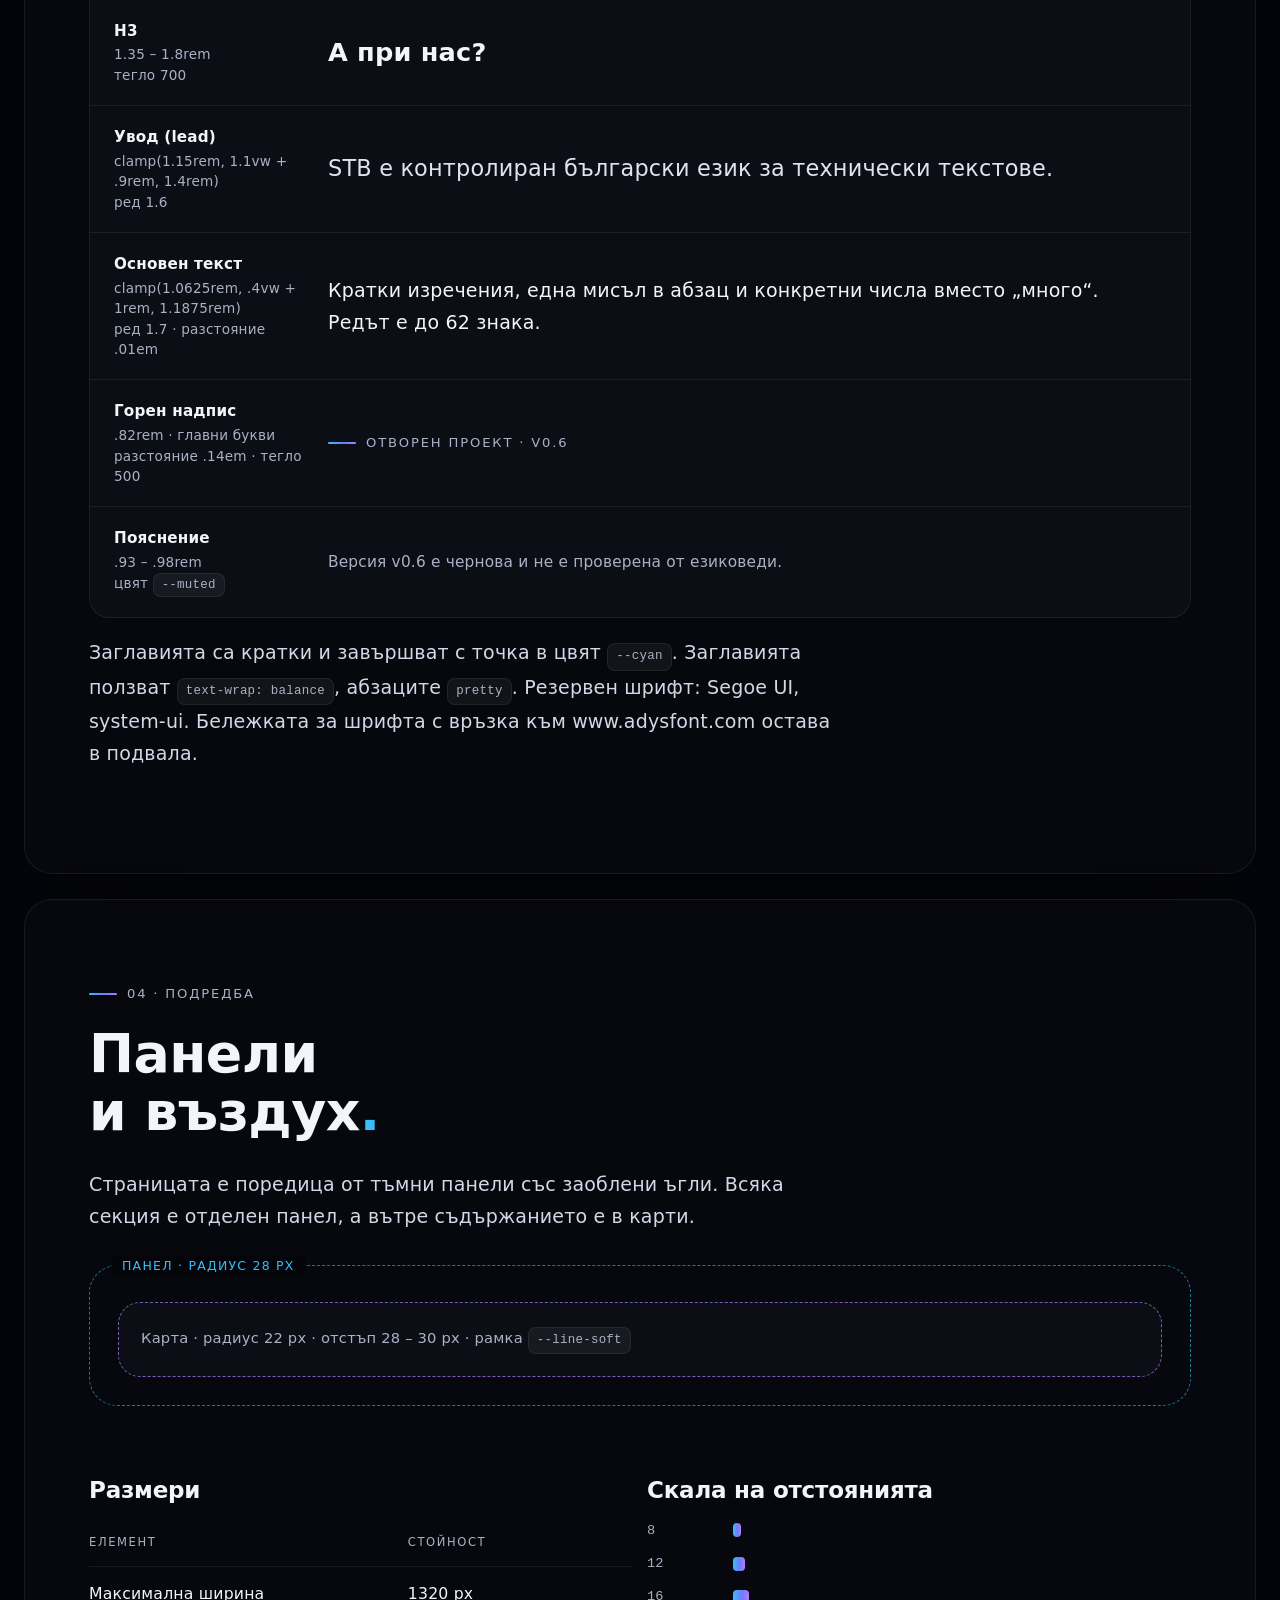
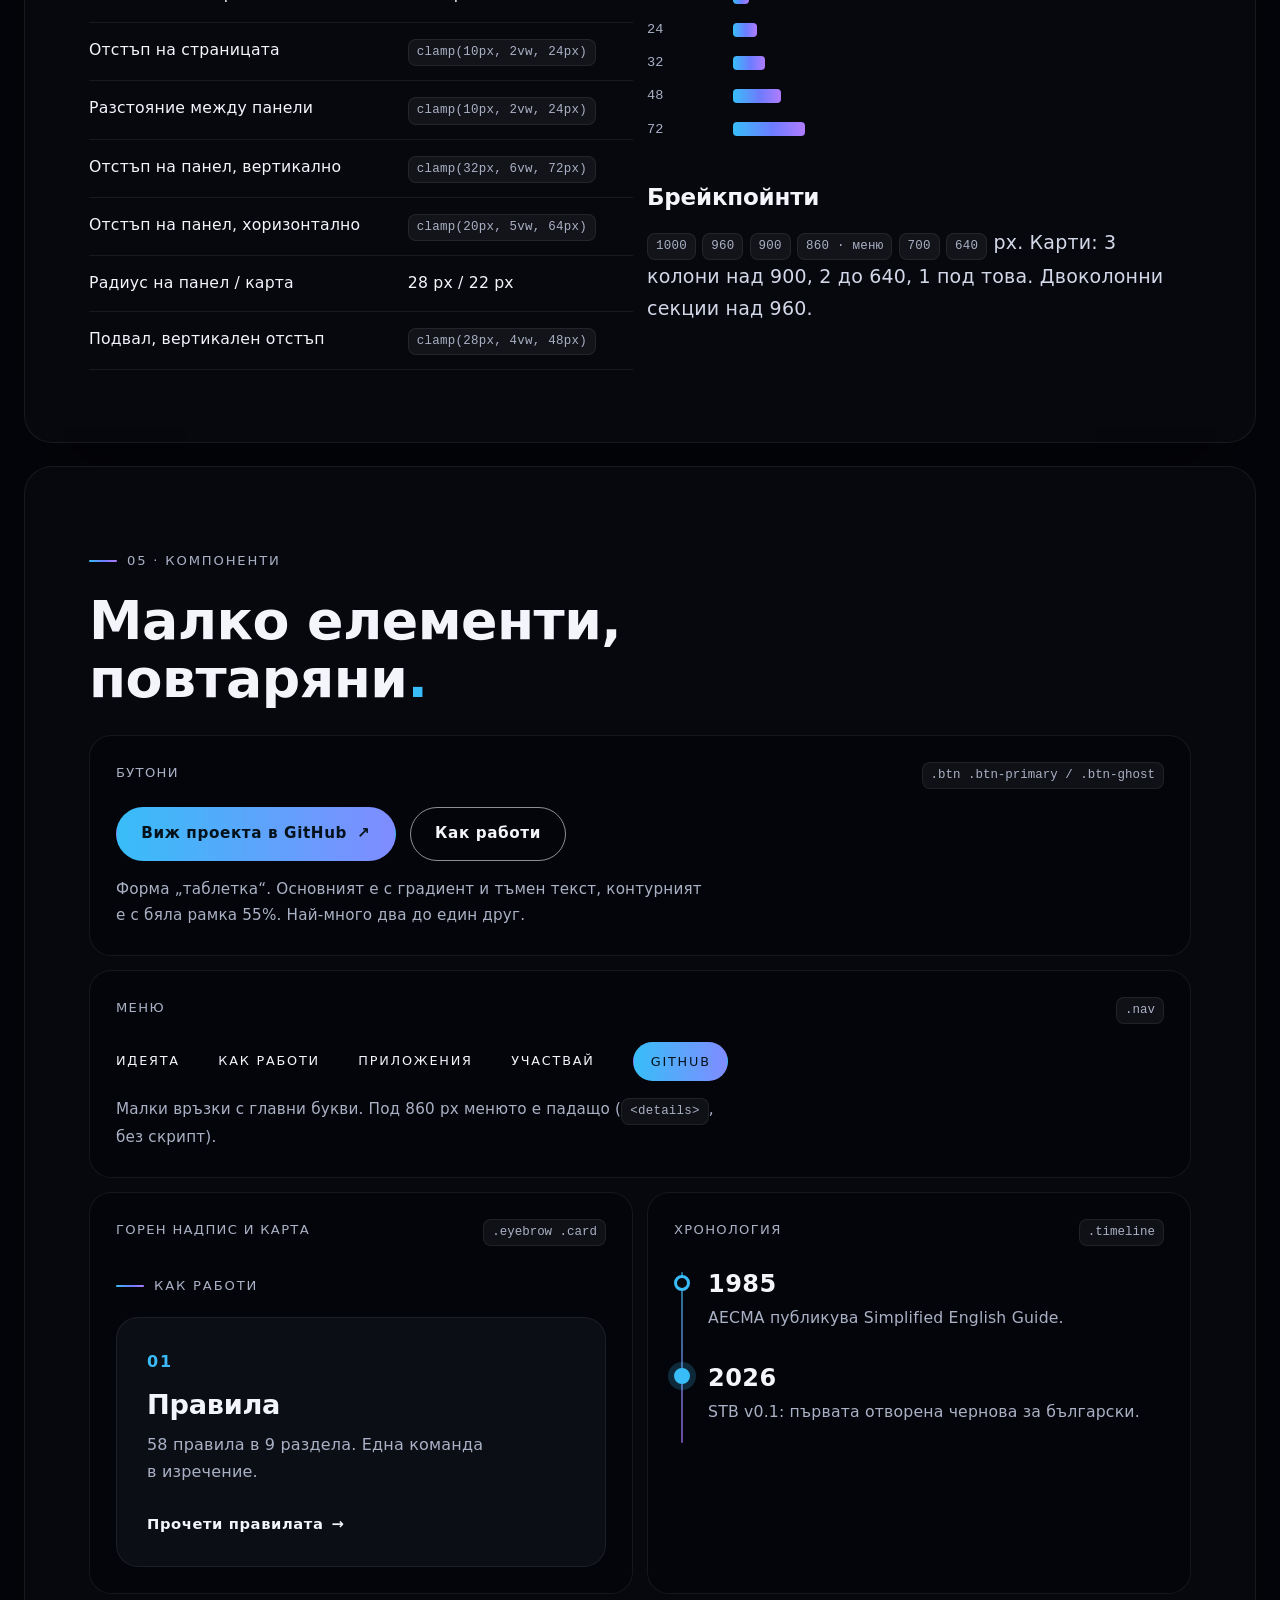
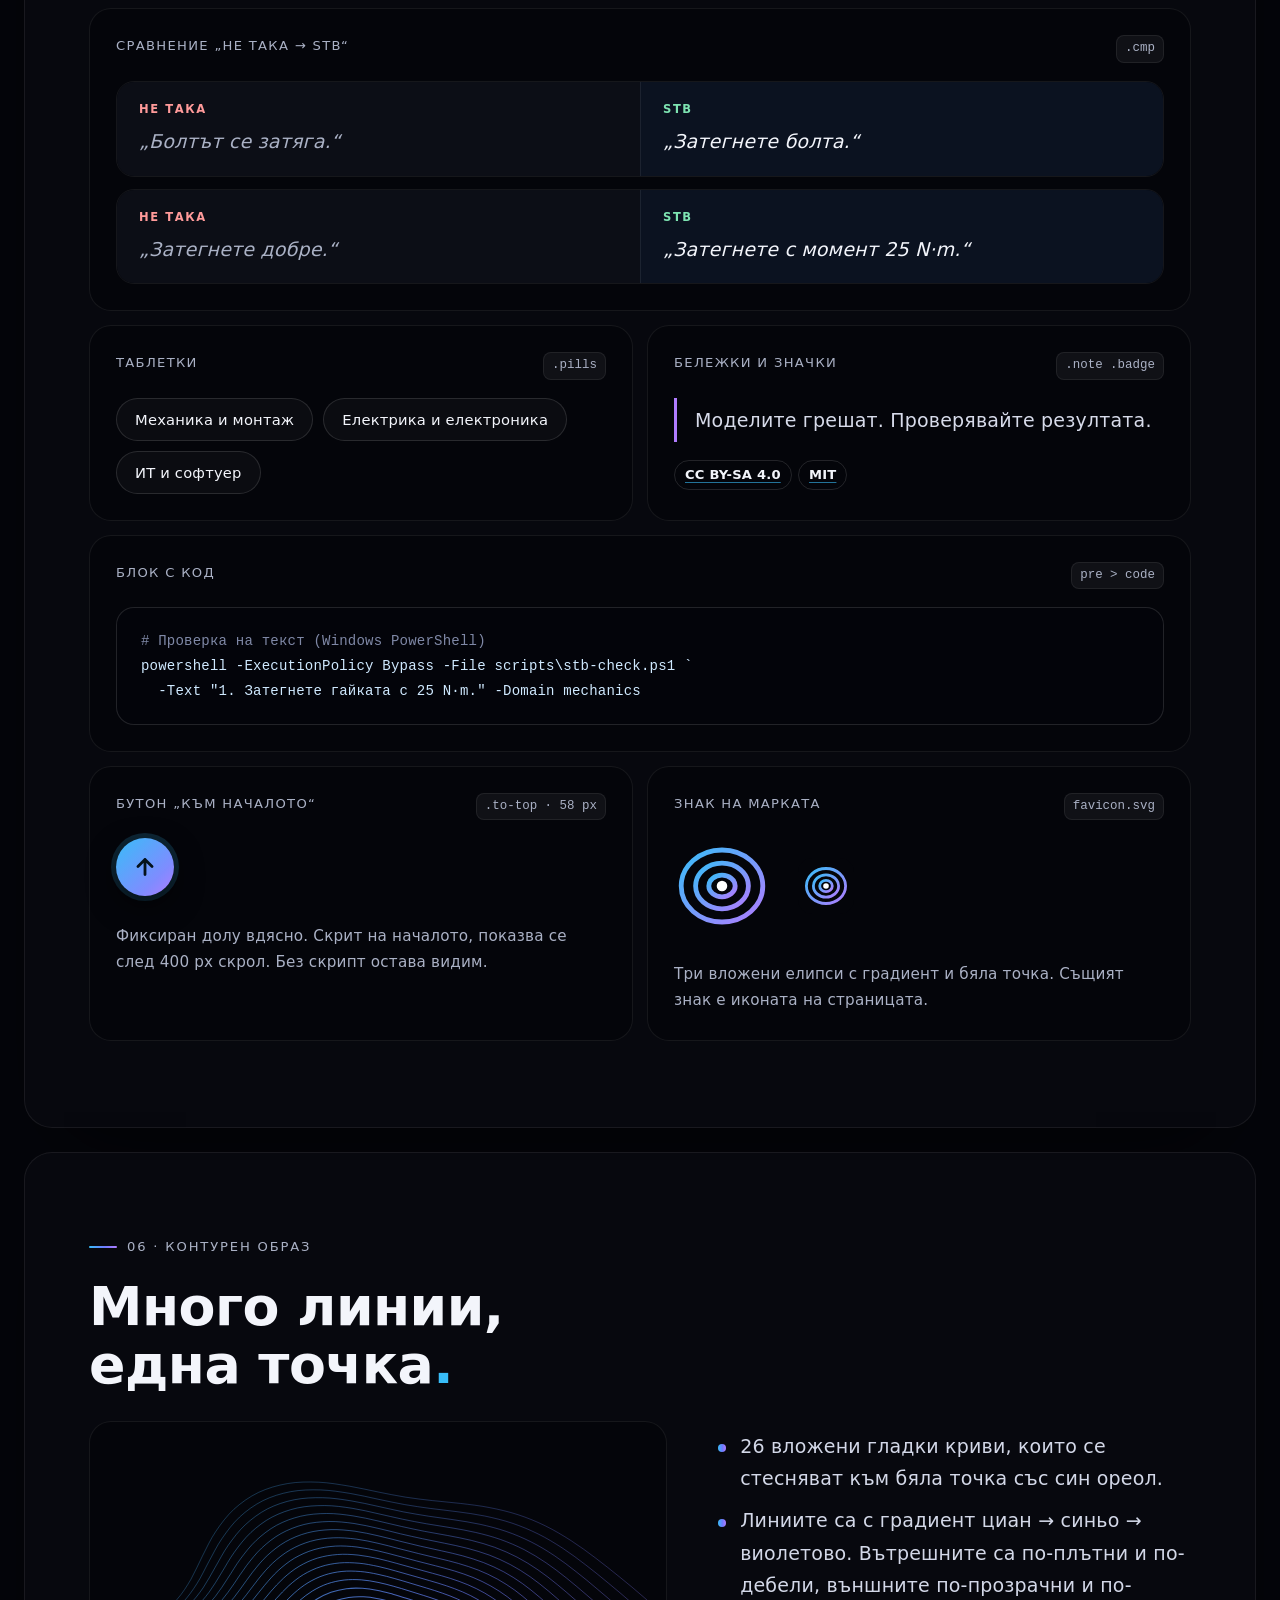
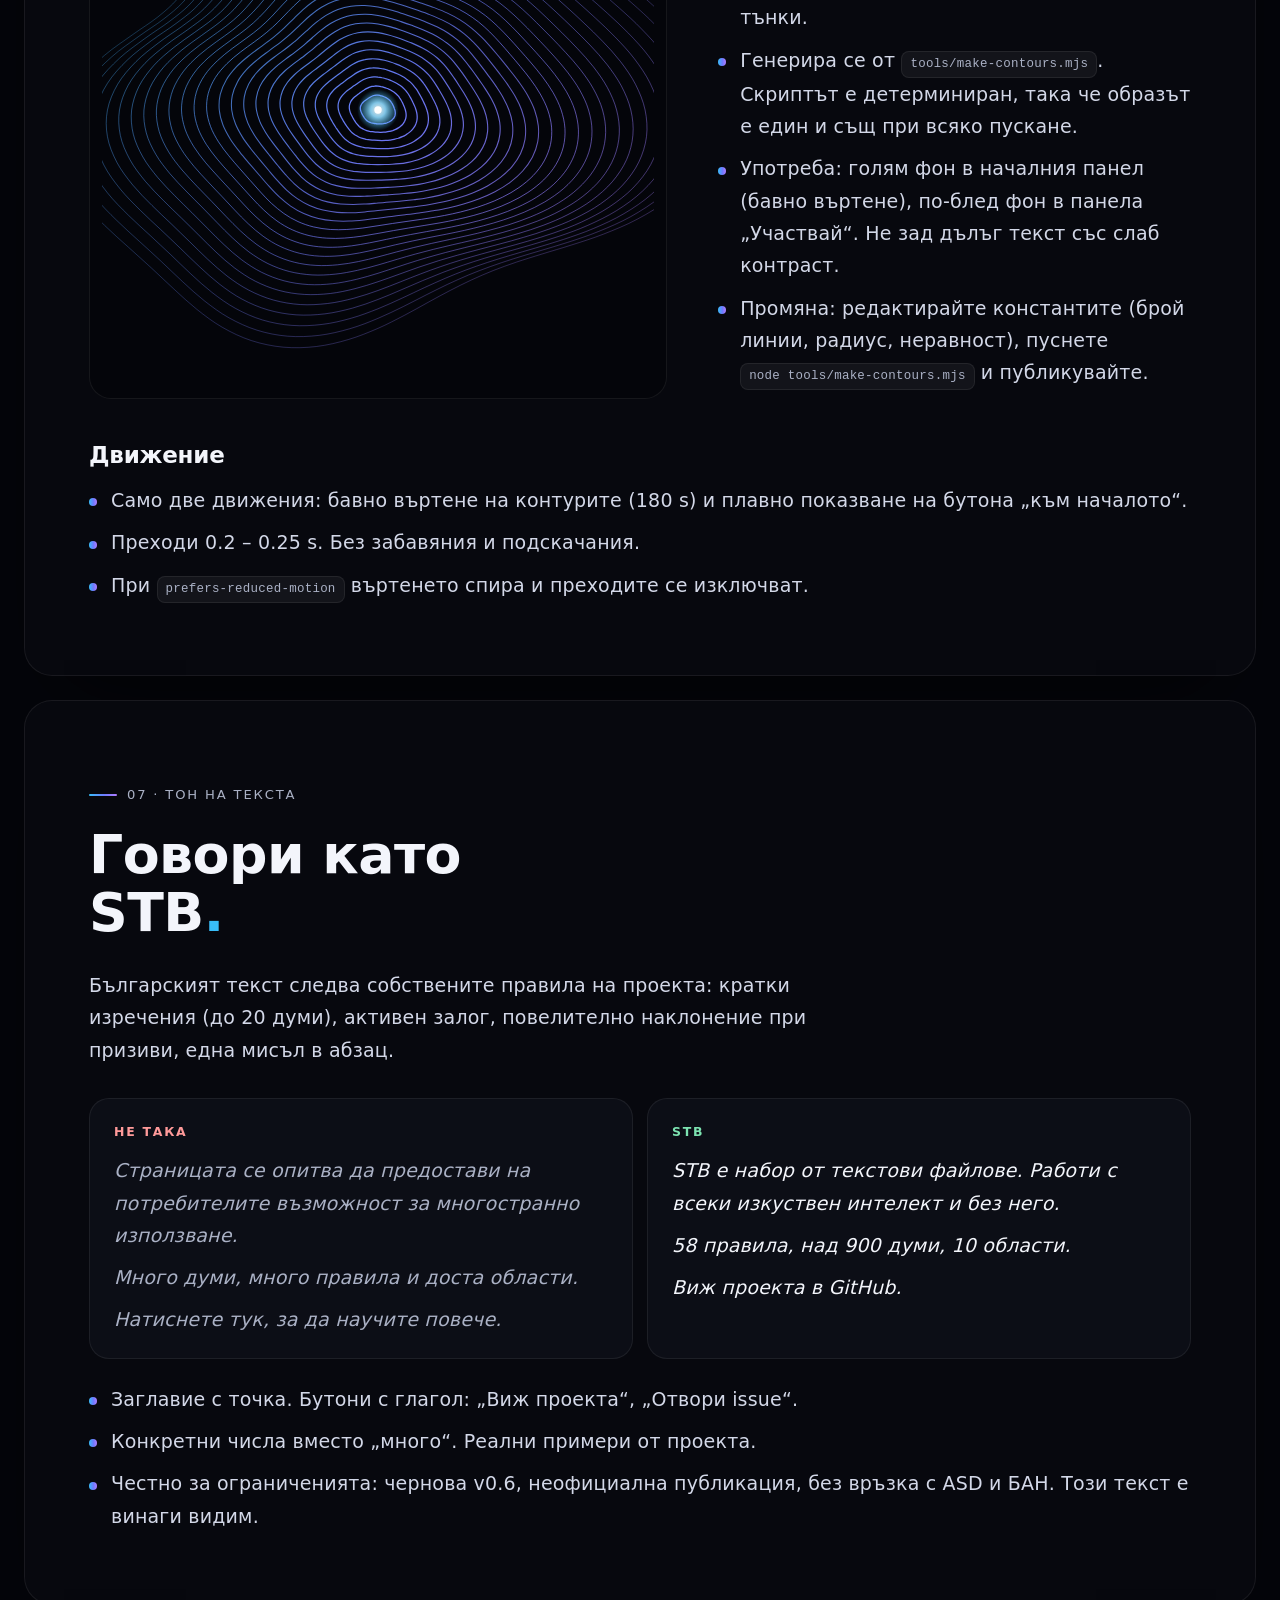
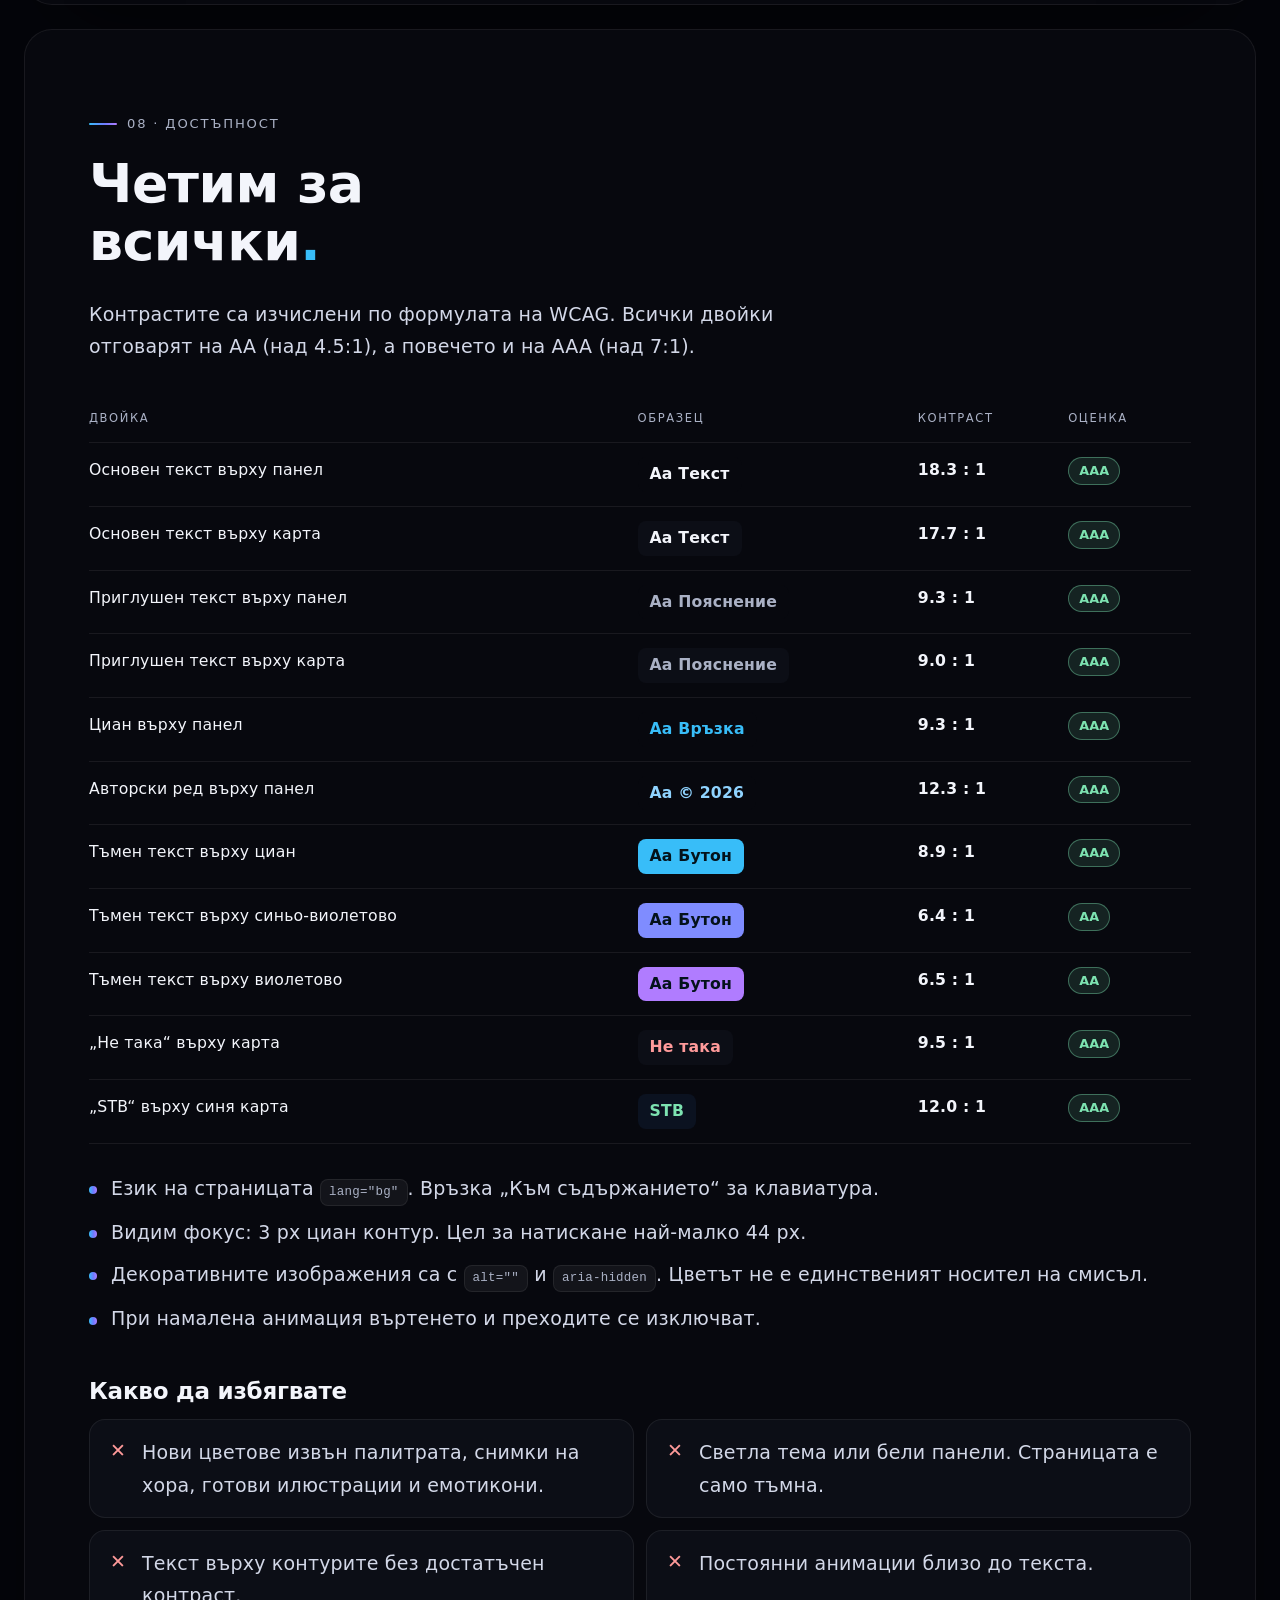
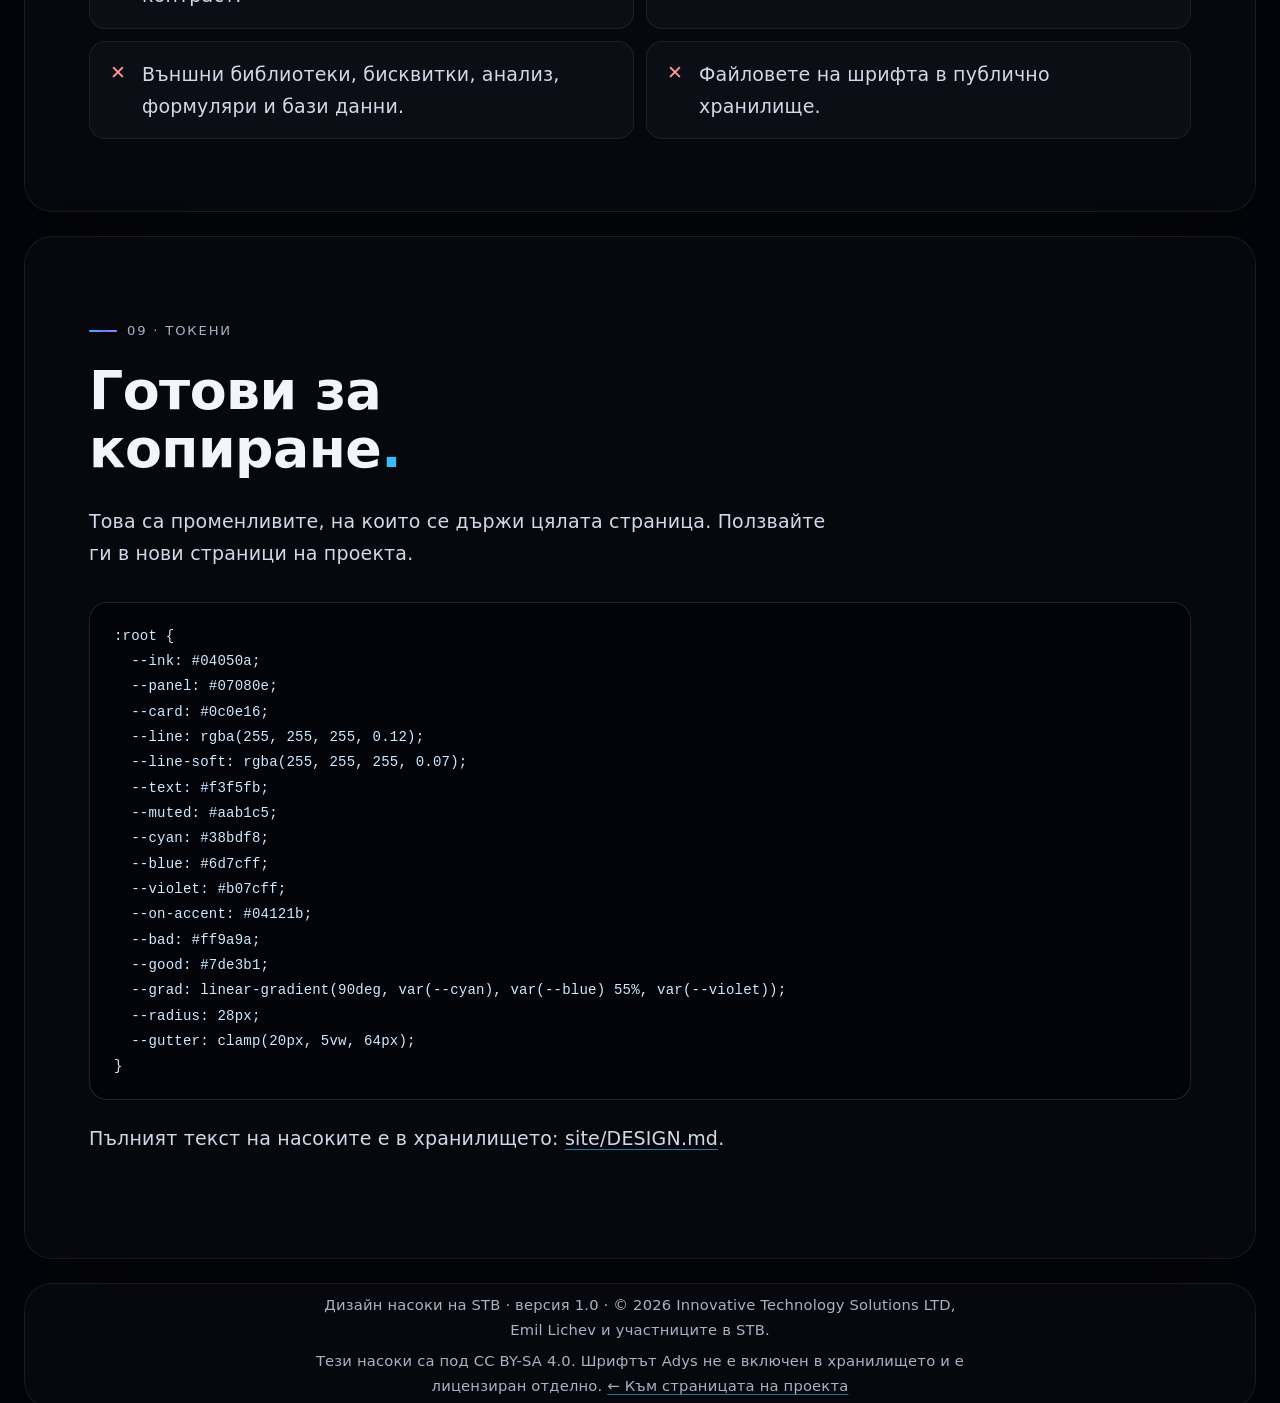
==== commit 321bb915: "Release v0.6: woodworking machine operation vocabulary, machine safety terms, phrase blacklist - Ana" ====
--- a/site/design/index.html
+++ b/site/design/index.html
@@ -130,8 +130,8 @@
     <div class="row"><div class="lbl"><b>H3</b>1.35 – 1.8rem<br>тегло 700</div><p class="smp" style="font-size:1.6rem;font-weight:700">А при нас?</p></div>
     <div class="row"><div class="lbl"><b>Увод (lead)</b>clamp(1.15rem, 1.1vw + .9rem, 1.4rem)<br>ред 1.6</div><p class="smp lead" style="margin:0">STB е контролиран български език за технически текстове.</p></div>
     <div class="row"><div class="lbl"><b>Основен текст</b>clamp(1.0625rem, .4vw + 1rem, 1.1875rem)<br>ред 1.7 · разстояние .01em</div><p class="smp">Кратки изречения, една мисъл в абзац и конкретни числа вместо „много“. Редът е до 62 знака.</p></div>
-    <div class="row"><div class="lbl"><b>Горен надпис</b>.82rem · главни букви<br>разстояние .14em · тегло 500</div><p class="smp eyebrow" style="margin:0">Отворен проект · v0.5</p></div>
-    <div class="row"><div class="lbl"><b>Пояснение</b>.93 – .98rem<br>цвят <span class="tag">--muted</span></div><p class="smp" style="color:var(--muted);font-size:.96rem">Версия v0.5 е чернова и не е проверена от езиковеди.</p></div>
+    <div class="row"><div class="lbl"><b>Горен надпис</b>.82rem · главни букви<br>разстояние .14em · тегло 500</div><p class="smp eyebrow" style="margin:0">Отворен проект · v0.6</p></div>
+    <div class="row"><div class="lbl"><b>Пояснение</b>.93 – .98rem<br>цвят <span class="tag">--muted</span></div><p class="smp" style="color:var(--muted);font-size:.96rem">Версия v0.6 е чернова и не е проверена от езиковеди.</p></div>
   </div>
   <p class="sec-intro" style="margin-top:18px">Заглавията са кратки и завършват с точка в цвят <span class="tag">--cyan</span>. Заглавията ползват <span class="tag">text-wrap: balance</span>, абзаците <span class="tag">pretty</span>. Резервен шрифт: Segoe UI, system-ui. Бележката за шрифта с връзка към www.adysfont.com остава в подвала.</p>
 </section>
@@ -306,14 +306,14 @@
     </ul></div>
     <div class="box yes"><h4>STB</h4><ul>
       <li>STB е набор от текстови файлове. Работи с всеки изкуствен интелект и без него.</li>
-      <li>58 правила, над 850 думи, 10 области.</li>
+      <li>58 правила, над 900 думи, 10 области.</li>
       <li>Виж проекта в GitHub.</li>
     </ul></div>
   </div>
   <ul class="facts-list" style="margin-top:24px">
     <li>Заглавие с точка. Бутони с глагол: „Виж проекта“, „Отвори issue“.</li>
     <li>Конкретни числа вместо „много“. Реални примери от проекта.</li>
-    <li>Честно за ограниченията: чернова v0.5, неофициална публикация, без връзка с ASD и БАН. Този текст е винаги видим.</li>
+    <li>Честно за ограниченията: чернова v0.6, неофициална публикация, без връзка с ASD и БАН. Този текст е винаги видим.</li>
   </ul>
 </section>
 
